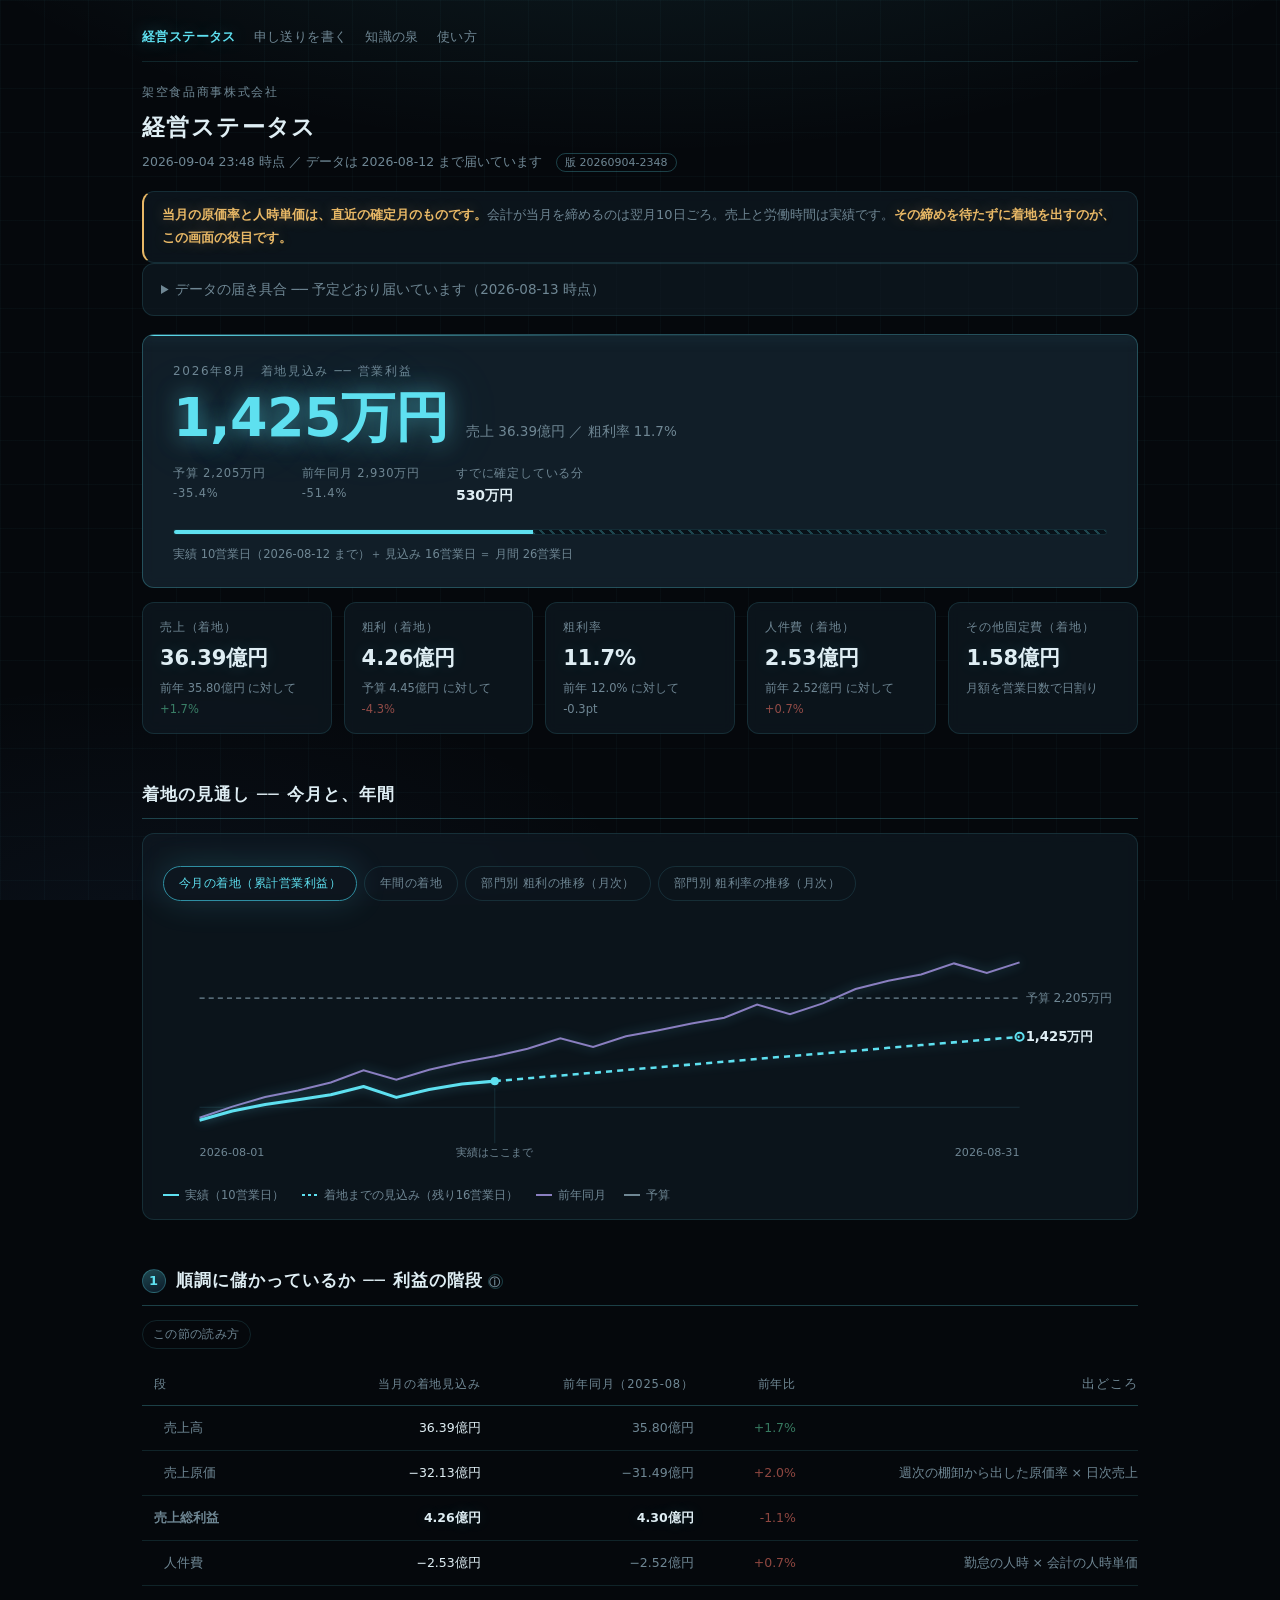
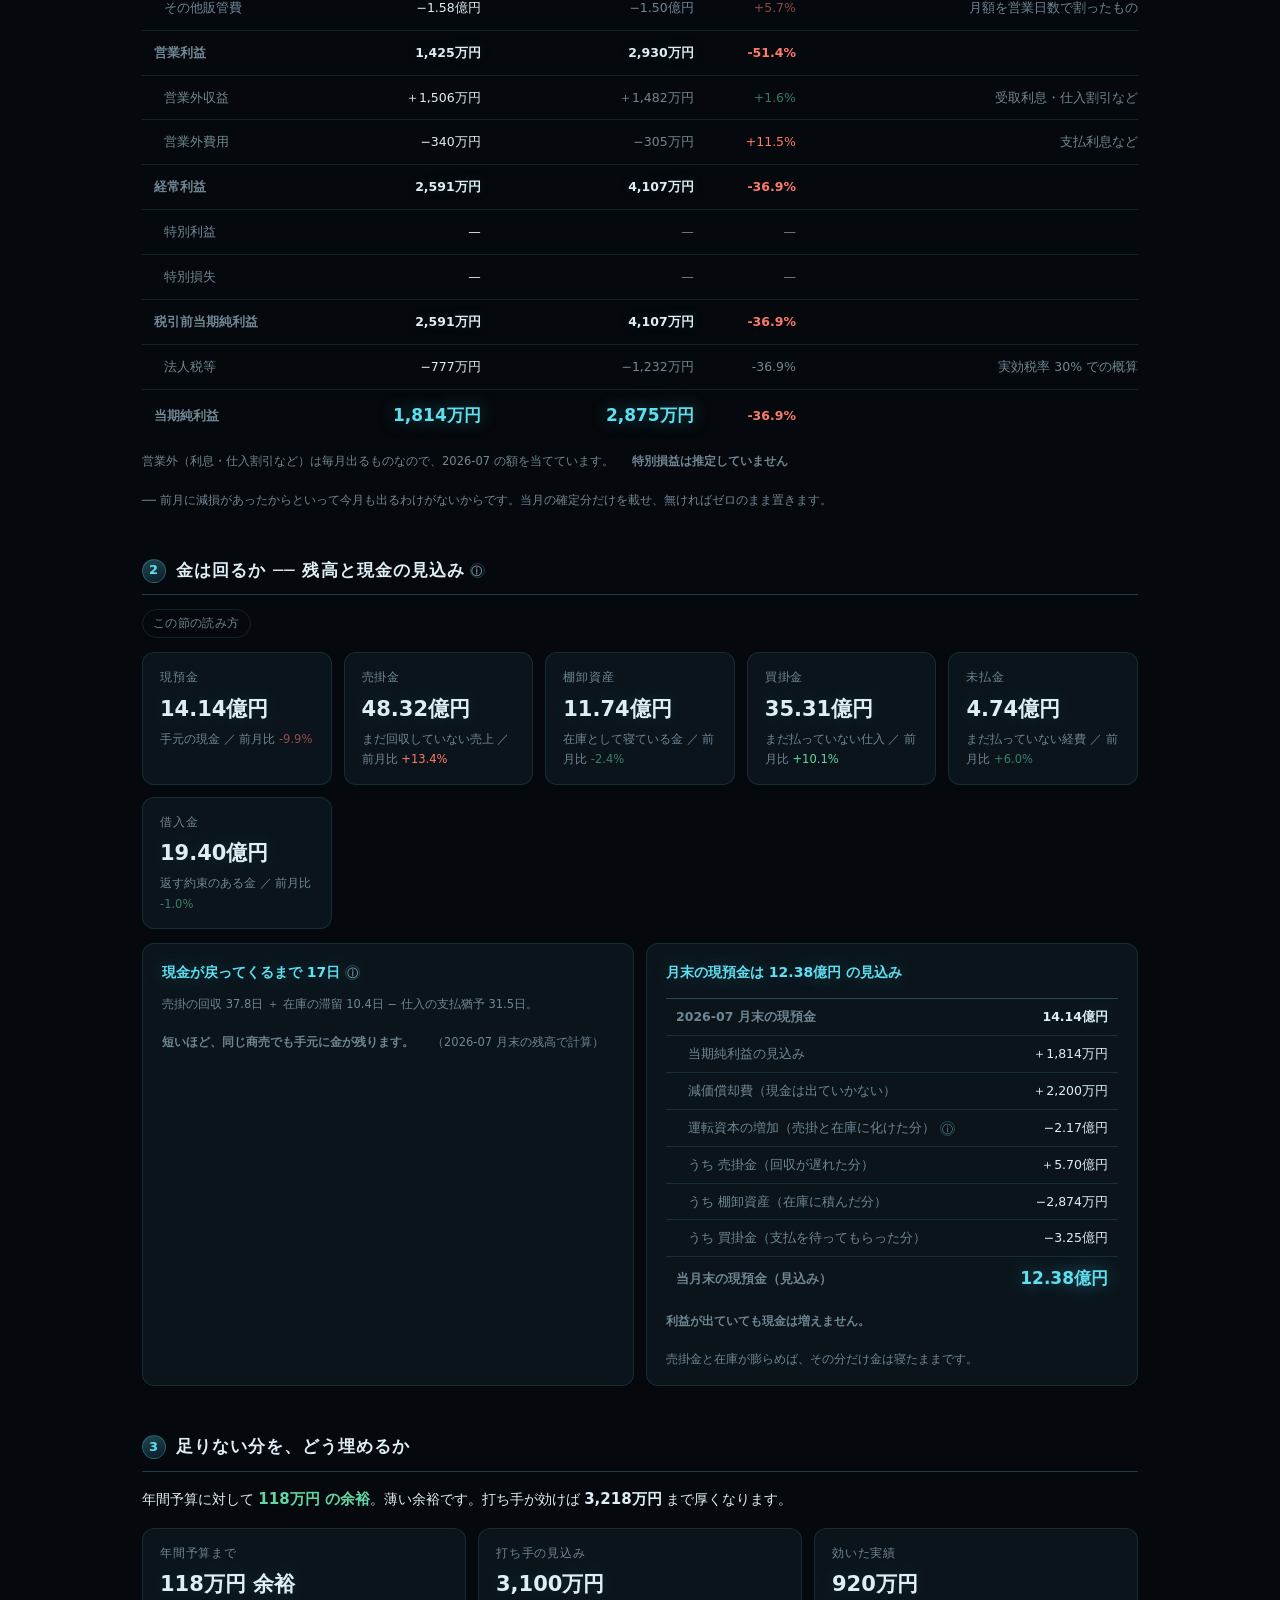
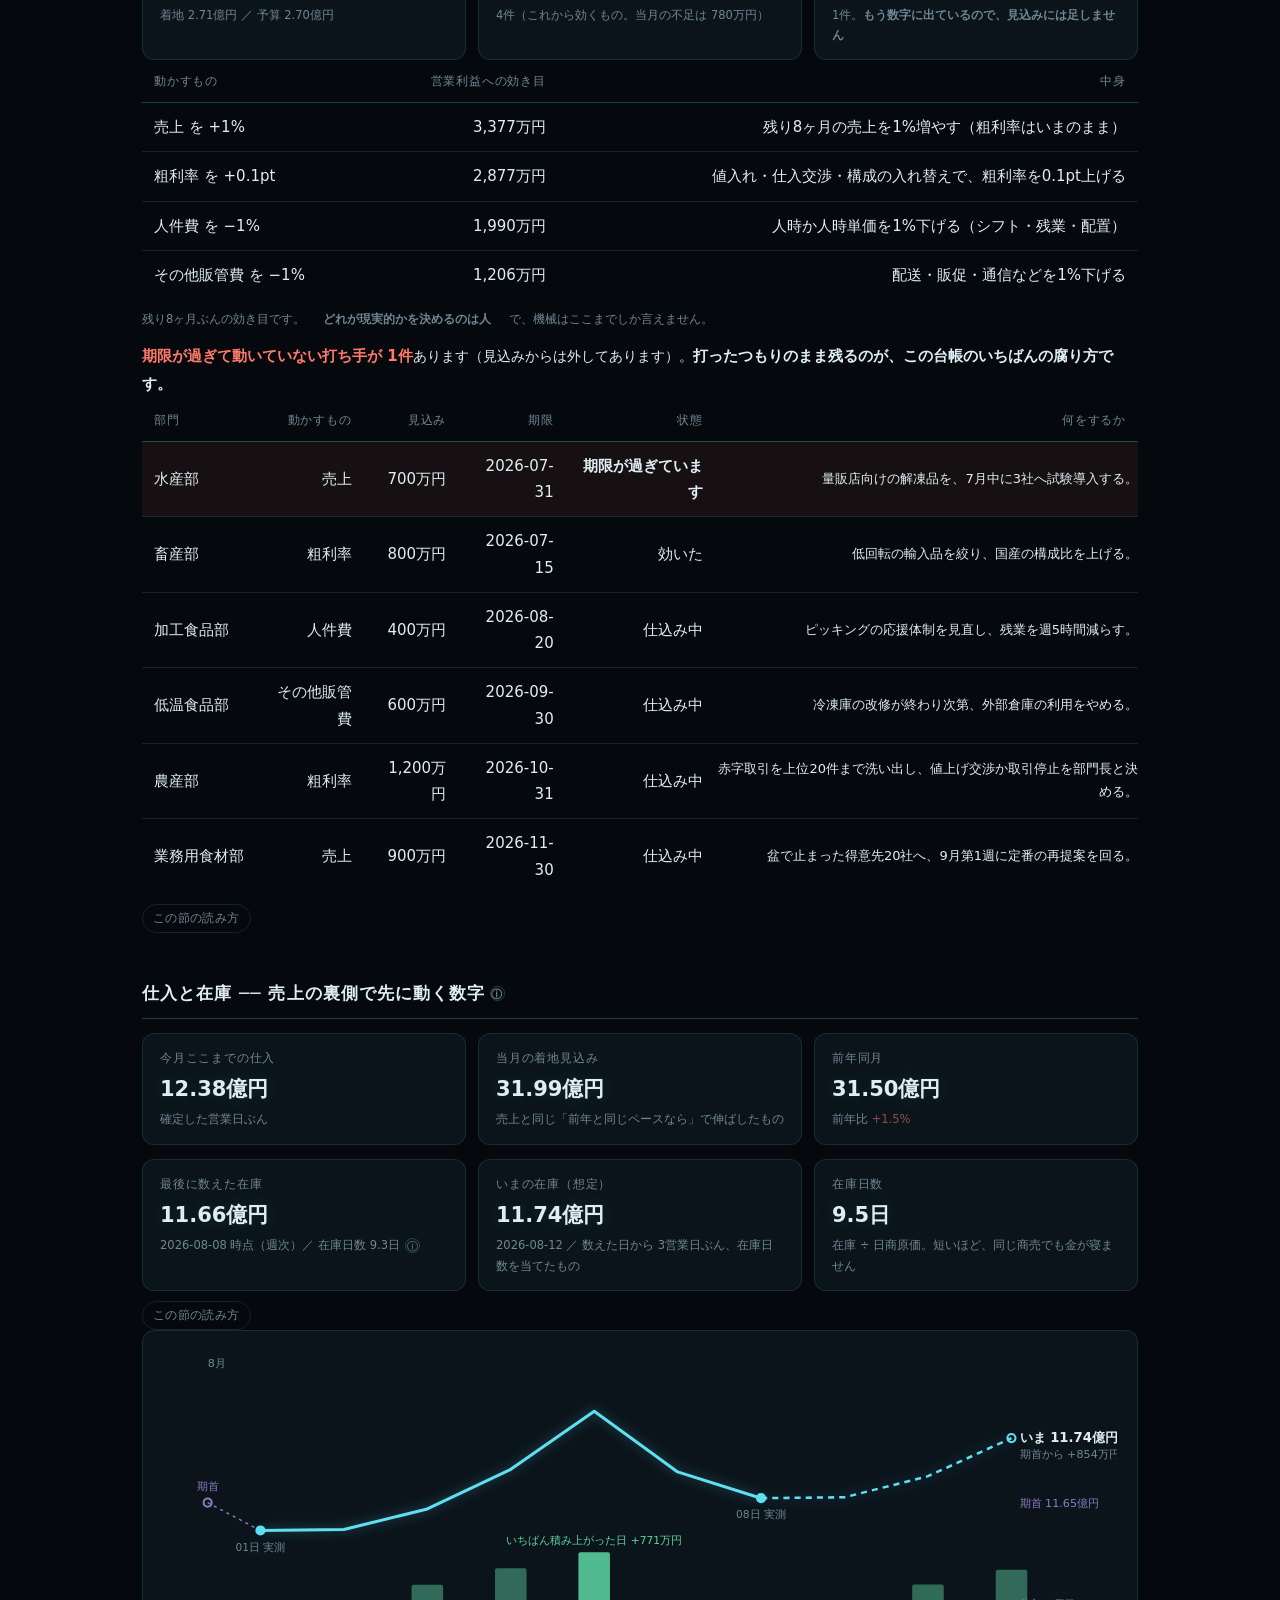
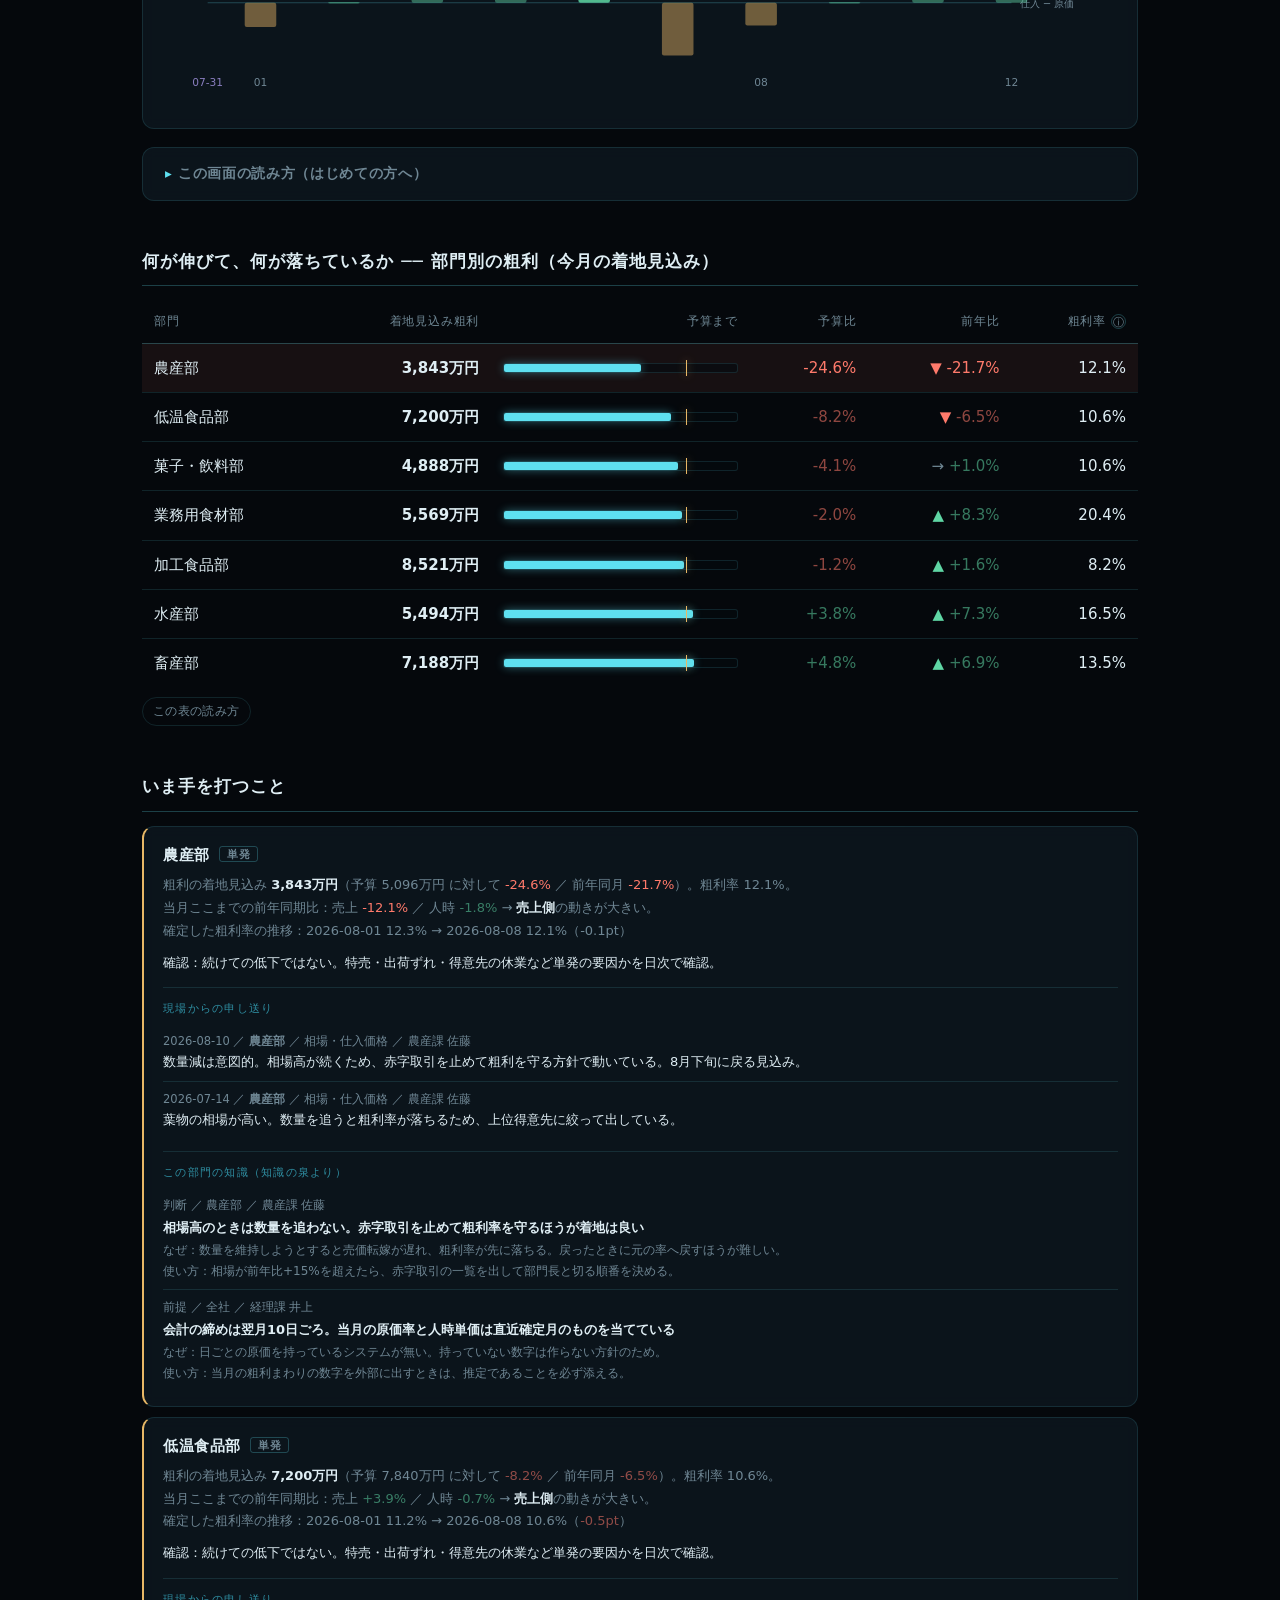
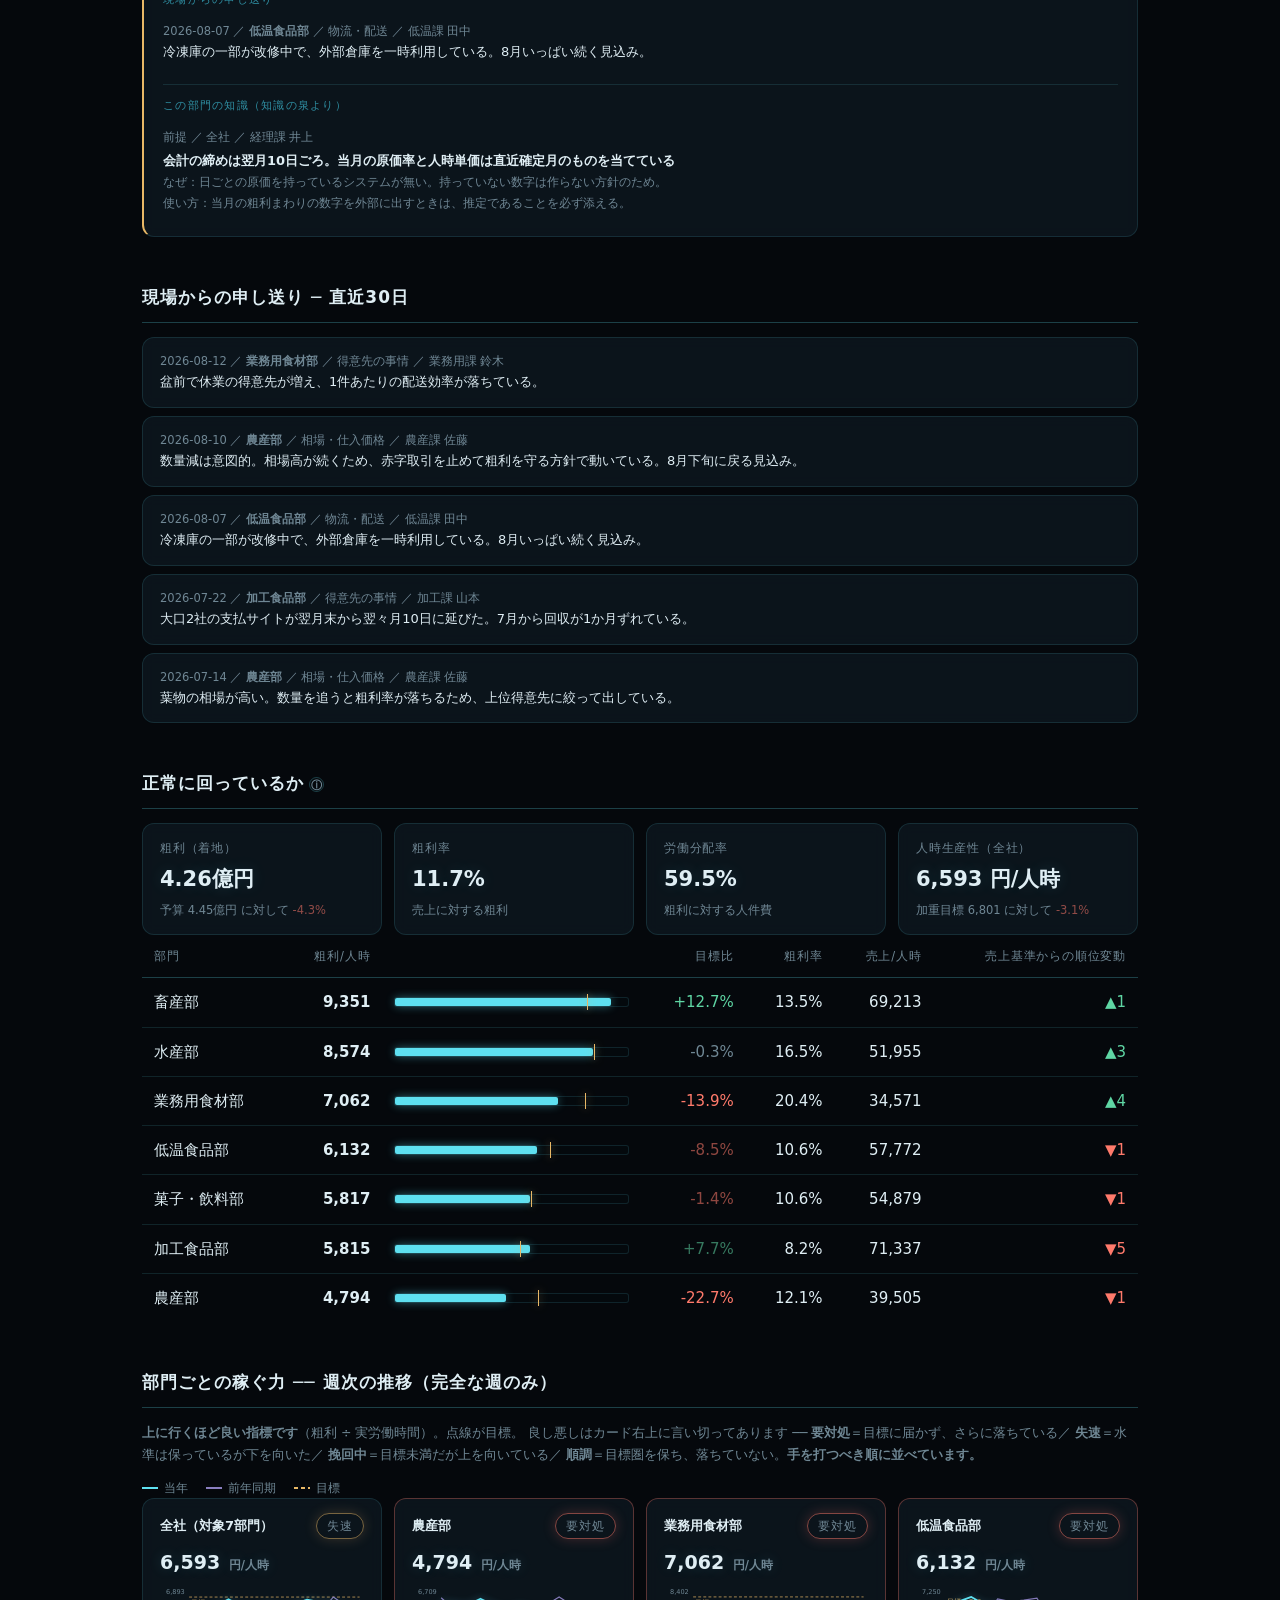
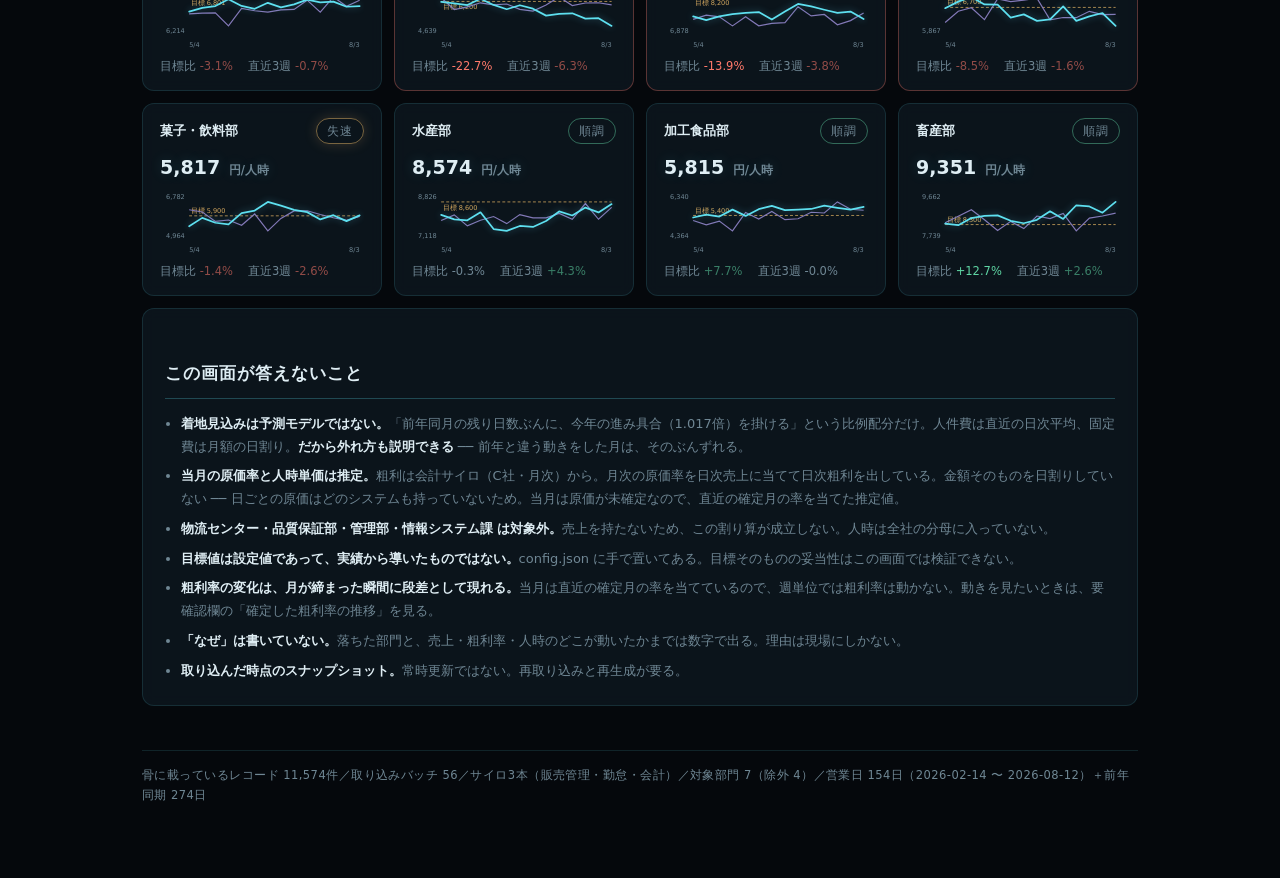
==== docs/index.html @ 38c276d4 "見出しの階層を直し、赤を2段階にする ■ 見出しが逆さまだった  節が3つのころの寸法のまま11節になり、h2（節）12.5px が h3（節の中）13.5〜15px より小さかった。どこが節の切れ目" ====
<!doctype html>
<html lang="ja">
<head>
<meta charset="utf-8">
<meta name="viewport" content="width=device-width, initial-scale=1">
<title>経営ステータス ── 架空食品商事株式会社</title>
<style>
/* 城の見た目。全画面で共有する ── 変えるときはここ1枚だけ。
   ビルド時に各テンプレートへ差し込むので、実行時の外部ファイル読み込みはゼロのまま。

   イメージは「空中に投影されたステータス」。暗闇にぼうっと浮かぶ。

   ただし **光らせるのは数字と線と縁だけ**。本文まで光らせると読めなくなる。
   面は半透明にして、背後の微かな明かりを透かす。影で持ち上げず、光で浮かせる。 */

:root{
  --bg:#05080c;
  --ink:#dfeef4;
  --muted:#6f8794;

  --accent:#5ee0f0;          /* 投影光。主指標と現在地にだけ */
  --accent-dim:#2f8fa2;
  --bar:#5ee0f0;
  --prior:#8a7fc0;           /* 前年。当年（シアン）と目標（琥珀）のどちらとも別の色相にする */
  --ok:#5fd6a4;
  --warn:#e8b866;
  --bad:#ff7a6b;

  --card:rgba(17,28,38,.62);
  --card-2:rgba(22,38,50,.74);
  --line:rgba(94,224,240,.13);
  --line-2:rgba(94,224,240,.26);
  --code:rgba(4,10,16,.72);

  --glow:0 0 18px rgba(94,224,240,.30);
  --glow-soft:0 0 34px rgba(94,224,240,.16);
}

*{box-sizing:border-box}

body{
  margin:0;
  color:var(--ink);
  background:
    /* 上からの投影光 */
    radial-gradient(1100px 520px at 50% -220px, rgba(94,224,240,.13), transparent 72%),
    radial-gradient(760px 420px at 12% 108%, rgba(80,140,220,.07), transparent 70%),
    /* HUDの格子。ほとんど見えない濃さで空間を出す */
    linear-gradient(rgba(94,224,240,.028) 1px, transparent 1px),
    linear-gradient(90deg, rgba(94,224,240,.028) 1px, transparent 1px),
    var(--bg);
  background-size:auto, auto, 44px 44px, 44px 44px, auto;
  background-attachment:fixed;
  font-family:"Yu Gothic UI","Yu Gothic","Hiragino Sans","Meiryo",system-ui,sans-serif;
  font-size:15px;
  line-height:1.75;
  -webkit-font-smoothing:antialiased;
}

.wrap{max-width:1040px;margin:0 auto;padding:26px 22px 72px}

nav{
  display:flex;gap:18px;font-size:12.5px;letter-spacing:.03em;
  padding-bottom:13px;margin-bottom:20px;
  border-bottom:1px solid var(--line);
}
nav a{color:var(--muted);text-decoration:none;transition:color .18s,text-shadow .18s}
nav a:hover{color:var(--accent);text-shadow:var(--glow)}
nav b{color:var(--accent);font-weight:600;text-shadow:var(--glow)}

.eyebrow{color:var(--muted);font-size:12px;letter-spacing:.14em}
h1{font-size:23px;font-weight:600;margin:4px 0 4px;letter-spacing:.06em}
.sub,.lead{color:var(--muted);font-size:12.5px}
/* 節の見出し。**節が11個ある画面では、切れ目が目で分かることが効く。**
   小さな飾り文字にしていた頃は節が3つだったが、増えたら中の見出しに負けた
   ── 2026-09-05、h2 12.5px が h3 13.5px より小さく、階層が逆になっていた。 */
h2{
  font-size:17px;font-weight:600;color:var(--ink);
  letter-spacing:.06em;margin:46px 0 14px;
  padding-bottom:9px;border-bottom:1px solid var(--line-2);
}
h3{font-size:15px;font-weight:600;margin:22px 0 4px;color:var(--accent)}

.up{color:var(--ok)} .down{color:var(--bad)} .flat{color:var(--muted)}
/* 誤差圏は、向きが分かる程度に落とす。**全部が赤いと、どれも赤くない。** */
.up.soft,.down.soft{opacity:.55;font-weight:400}
b,strong{font-weight:600}

/* 面 ── 半透明。縁の上辺だけを光らせて、板が浮いているように見せる */
.card,.none,.notice,.msg,.limits,details.howto{
  position:relative;
  background:var(--card);
  border:1px solid var(--line);
  border-radius:12px;
  backdrop-filter:blur(7px);
  -webkit-backdrop-filter:blur(7px);
}

table{width:100%;border-collapse:collapse}
th,td{
  padding:11px 12px;text-align:right;border-bottom:1px solid var(--line);
  font-variant-numeric:tabular-nums;font-feature-settings:"tnum" 1;
}
th{color:var(--muted);font-size:11.5px;font-weight:500;letter-spacing:.07em;
   border-bottom-color:var(--line-2)}
td.name,th.name{text-align:left;white-space:nowrap}
tbody tr{transition:background .15s}
tbody tr:hover{background:rgba(94,224,240,.045)}
tbody tr:last-child td{border-bottom:none}

.none{padding:14px 18px;color:var(--muted);font-size:13.5px}

.notice{border-left:2px solid var(--warn);padding:12px 18px;margin-top:18px;
        font-size:13px;color:var(--muted)}
.notice b{color:var(--warn);font-weight:600;text-shadow:0 0 14px rgba(232,184,102,.30)}

.msg{padding:11px 16px;margin:16px 0;font-size:13px;border-left:2px solid var(--bad)}
.msg.ok{border-left-color:var(--ok)}
.msg.warn{border-left-color:var(--warn)}

.tag{
  border:1px solid var(--line-2);border-radius:3px;padding:1px 7px;
  font-size:10.5px;letter-spacing:.07em;color:var(--muted);
}

code,pre{
  background:var(--code);border:1px solid var(--line);border-radius:6px;
  font-size:12.5px;font-family:ui-monospace,"Consolas","Menlo",monospace;color:var(--ink);
}
code{padding:1px 6px}
pre{padding:12px 14px;overflow-x:auto;margin:8px 0;line-height:1.65}

label{display:block;font-size:12px;color:var(--muted);letter-spacing:.05em;margin:14px 0 5px}
input,select,textarea{
  width:100%;padding:9px 11px;font:inherit;color:var(--ink);
  background:rgba(4,10,16,.6);border:1px solid var(--line-2);border-radius:6px;
}
input:focus,select:focus,textarea:focus{
  outline:none;border-color:var(--accent);box-shadow:0 0 0 1px rgba(94,224,240,.18), var(--glow-soft);
}
textarea{resize:vertical}
button{
  padding:10px 24px;font:inherit;font-weight:600;letter-spacing:.05em;
  color:#04121a;background:var(--accent);border:0;border-radius:6px;cursor:pointer;
  box-shadow:var(--glow);transition:filter .15s,box-shadow .15s;
}
button:hover{filter:brightness(1.1);box-shadow:0 0 26px rgba(94,224,240,.45)}
button.quiet{
  background:transparent;color:var(--muted);border:1px solid var(--line-2);
  font-weight:400;padding:4px 12px;font-size:11.5px;box-shadow:none;
}
button.quiet:hover{color:var(--accent);border-color:var(--accent-dim);box-shadow:var(--glow-soft)}

svg{display:block;width:100%;height:auto}
/* 線は光らせる。ここが「投影されている」感じの主役 */
svg polyline{filter:drop-shadow(0 0 5px rgba(94,224,240,.40))}

.keys,.legend{color:var(--muted);font-size:11.5px;margin-top:10px;
              display:flex;gap:18px;flex-wrap:wrap}
.keys i{display:inline-block;width:16px;height:2px;vertical-align:3px;margin-right:6px}
.keys i.dash{background:repeating-linear-gradient(90deg,var(--bar),var(--bar) 3px,transparent 3px,transparent 6px)}
.keys i.dash-warn{background:repeating-linear-gradient(90deg,var(--warn),var(--warn) 4px,transparent 4px,transparent 7px)}

details.howto{padding:0 22px;margin-top:18px}
details.howto[open]{padding-bottom:18px}
details.howto summary{
  cursor:pointer;padding:14px 0;font-size:13.5px;font-weight:600;list-style:none;
  letter-spacing:.05em;color:var(--muted);
}
details.howto summary:hover{color:var(--accent)}
details.howto summary::-webkit-details-marker{display:none}
details.howto summary::before{content:"▸ ";color:var(--accent)}
details.howto[open] summary::before{content:"▾ "}
details.howto p,details.howto li{font-size:13px;color:var(--muted);margin:2px 0}
details.howto b{color:var(--ink)}
details.howto ul{padding-left:1.2em;margin:5px 0}

.limits{padding:4px 22px 16px;margin-top:12px}
.limits ul{margin:10px 0 0;padding-left:1.2em;font-size:13px;color:var(--muted)}
.limits li{margin-bottom:7px}
.limits b{color:var(--ink)}

footer{
  margin-top:44px;color:var(--muted);font-size:11.5px;letter-spacing:.04em;
  border-top:1px solid var(--line);padding-top:14px;
}


/* 半透明の板。共通の見え方 */
.landing,.voyage,.breakdown>div,.alert,section.notes .note,.spark{
  background:var(--card);border:1px solid var(--line);border-radius:12px;
  backdrop-filter:blur(7px);-webkit-backdrop-filter:blur(7px);
}

/* ── 着地見込み：投影の中心。ここだけ一段明るく、縁を光らせる ── */
.landing{position:relative;background:var(--card-2);border-color:var(--line-2);
         padding:26px 30px 22px;margin-top:18px;overflow:hidden}
.landing::before{content:"";position:absolute;left:0;right:0;top:0;height:1px;
                 background:linear-gradient(90deg,var(--accent),rgba(94,224,240,.15) 45%,transparent 78%);
                 box-shadow:0 0 14px rgba(94,224,240,.5)}
.landing .label{color:var(--muted);font-size:12px;letter-spacing:.14em}
.landing .figure{display:flex;align-items:baseline;gap:18px;flex-wrap:wrap;margin:8px 0 2px}
.landing .figure b{
  font-size:54px;font-weight:600;line-height:1.05;letter-spacing:-.01em;
  color:var(--accent);font-variant-numeric:tabular-nums;
  text-shadow:0 0 22px rgba(94,224,240,.55), 0 0 60px rgba(94,224,240,.22);
}
@media (prefers-reduced-motion: no-preference){
  /* ごく緩い明滅。投影されているものに見せるための最小限 */
  .landing .figure b{animation:hover-glow 7s ease-in-out infinite alternate}
  @keyframes hover-glow{
    from{text-shadow:0 0 18px rgba(94,224,240,.42), 0 0 52px rgba(94,224,240,.16)}
    to  {text-shadow:0 0 26px rgba(94,224,240,.62), 0 0 74px rgba(94,224,240,.28)}
  }
}
.landing .figure .unit{font-size:13.5px;color:var(--muted)}
.landing .against{display:flex;gap:36px;flex-wrap:wrap;margin-top:16px;font-size:14px;
                  font-variant-numeric:tabular-nums}
.landing .against div span{color:var(--muted);font-size:11.5px;letter-spacing:.07em;display:block}
.landing .progress{margin-top:22px}
.landing .track{height:6px;background:rgba(4,10,16,.6);border:1px solid var(--line);
                border-radius:3px;display:flex;overflow:hidden}
.landing .track i{display:block;height:100%}
.landing .track .done{background:var(--accent);box-shadow:0 0 12px rgba(94,224,240,.6)}
.landing .track .todo{background:repeating-linear-gradient(45deg,var(--line-2),var(--line-2) 2px,
                      transparent 2px,transparent 7px)}
.landing .legend{margin-top:9px}

.breakdown{display:grid;grid-template-columns:repeat(auto-fit,minmax(180px,1fr));gap:12px;margin-top:14px}
.breakdown>div{padding:14px 17px}
.breakdown .k{color:var(--muted);font-size:11.5px;letter-spacing:.07em}
.breakdown .v{font-size:21px;font-weight:600;margin-top:3px;font-variant-numeric:tabular-nums;
              text-shadow:0 0 16px rgba(94,224,240,.14)}
.breakdown .n{color:var(--muted);font-size:11.5px;margin-top:2px}

/* 利益の階段。小計だけを明るくし、加減項目は退かせる */
table.ladder{margin-top:14px}
table.ladder td{font-variant-numeric:tabular-nums}
table.ladder td.v{text-align:right;white-space:nowrap}
table.ladder td.c{text-align:right;white-space:nowrap}
table.ladder td.ly{color:var(--muted)}
table.ladder td.note{color:var(--muted);font-size:11.5px}
table.ladder tr.adj td.name{padding-left:22px;color:var(--muted)}
table.ladder tr.adj td{font-size:12.5px}
table.ladder tr.sub td{font-weight:600;border-top:1px solid var(--line-2)}
table.ladder tr.sub td.v{color:var(--ink);text-shadow:0 0 14px rgba(94,224,240,.16)}
table.ladder tr.last td{border-top:1px solid var(--accent-dim)}
table.ladder tr.last td.v{color:var(--accent);font-size:17px;
                          text-shadow:0 0 18px rgba(94,224,240,.45)}
table.ladder.small td{padding:7px 10px}

.cashgrid{display:grid;grid-template-columns:repeat(auto-fit,minmax(320px,1fr));gap:12px;margin-top:14px}
.panel-box{background:var(--card);border:1px solid var(--line);border-radius:12px;
           padding:16px 19px;backdrop-filter:blur(7px);-webkit-backdrop-filter:blur(7px)}
.panel-box h3{font-size:14px;font-weight:600;margin:0 0 6px;color:var(--accent);
              text-shadow:var(--glow)}

.voyage{padding:18px 20px 14px}

/* タブはCSSだけで切り替える。JavaScriptは入れない（CDNが切れた日に死ぬのと同じ理由） */
.tabs>input{position:absolute;width:0;height:0;opacity:0;pointer-events:none}
.tabbar{display:flex;gap:7px;flex-wrap:wrap;margin-bottom:16px}
.tabbar label{font-size:11.5px;letter-spacing:.04em;padding:6px 15px;cursor:pointer;
              border:1px solid var(--line);border-radius:20px;color:var(--muted);
              transition:color .15s,border-color .15s,box-shadow .15s}
.tabbar label:hover{color:var(--accent)}
#ch-total:checked~.tabbar label[for="ch-total"],
#ch-amount:checked~.tabbar label[for="ch-amount"],
#ch-rate:checked~.tabbar label[for="ch-rate"],
#ch-year:checked~.tabbar label[for="ch-year"]{
  color:var(--accent);border-color:var(--accent-dim);box-shadow:var(--glow-soft)}
.verdict{font-size:13.5px;line-height:1.85;margin:14px 0 0;color:var(--ink)}
.verdict b{font-size:15px}.verdict b.ok{color:var(--ok)}
.verdict b.warn{color:var(--warn)}.verdict b.bad{color:var(--bad)}
.freshness{background:var(--card);border:1px solid var(--line);border-radius:12px;
  padding:14px 18px;margin-bottom:18px;font-size:13px}
.freshness summary{cursor:pointer;color:var(--muted);font-size:13.5px}
.freshness table{margin-top:12px;font-size:12.5px}
.freshness tr.late td{color:var(--bad)}
.stamp{margin-left:10px;padding:2px 8px;border:1px solid var(--line-2);border-radius:99px;
  font-size:11px;color:var(--muted);font-variant-numeric:tabular-nums}
.why{margin:10px 0 0}
.why>summary{cursor:pointer;color:var(--muted);font-size:12px;letter-spacing:.03em;
  list-style:none;display:inline-block;padding:3px 10px;border:1px solid var(--line);
  border-radius:99px}
.why>summary::-webkit-details-marker{display:none}
.why>summary:hover{color:var(--accent);border-color:var(--line-2)}
.why[open]>summary{margin-bottom:8px}
.why p{margin:8px 0 0}

/* 補足の印。JavaScriptは使わず、:hover と :focus だけで出す。
   触る画面には hover が無いので、tabindex を付けて focus でも開くようにする
   ── ホバーだけに閉じ込めると、スマホで永久に読めない情報ができる。 */
.hint{position:relative;display:inline-block;margin-left:5px;width:15px;height:15px;
  line-height:15px;text-align:center;border-radius:50%;border:1px solid var(--line-2);
  color:var(--muted);font-size:10.5px;cursor:help;vertical-align:middle;outline:none}
.hint:hover,.hint:focus{color:var(--accent);border-color:var(--accent)}
.hint .tip{display:none;position:absolute;left:50%;bottom:22px;transform:translateX(-50%);
  width:270px;padding:11px 13px;background:var(--card-2);border:1px solid var(--line-2);
  border-radius:10px;box-shadow:0 12px 30px rgba(0,0,0,.6);color:var(--ink);
  font-size:12px;line-height:1.75;text-align:left;z-index:20;cursor:auto;white-space:normal}
.hint:hover .tip,.hint:focus .tip{display:block}
/* 右端に置く印は左へ開く。中央から開くと画面の外へ出る（実測で確認） */
.hint.tip-right .tip{left:auto;right:-8px;transform:none}
/* 3つの問いに番号を振る。**画面が答えるのは3つだと、見ただけで分かる形にする。** */
.q{display:inline-flex;align-items:center;justify-content:center;
  width:24px;height:24px;margin-right:10px;border-radius:50%;
  background:linear-gradient(160deg,rgba(94,224,240,.30),rgba(48,124,196,.16));
  border:1px solid var(--line-2);color:var(--accent);font-size:13px;
  font-weight:700;vertical-align:middle;font-variant-numeric:tabular-nums}
.panel{display:none}
#ch-total:checked~#p-total,#ch-amount:checked~#p-amount,
#ch-rate:checked~#p-rate,#ch-year:checked~#p-year{display:block}

.keys.series{margin:0 0 10px}
.keys.series .key{cursor:default;transition:color .15s}
.keys.series .key:hover{color:var(--ink)}
.chart svg .s{transition:opacity .15s,stroke-width .15s}

.barcell{width:26%}
.bar{position:relative;height:10px;background:rgba(4,10,16,.6);
     border:1px solid var(--line);border-radius:3px}
.bar .fill{position:absolute;left:0;top:0;bottom:0;background:var(--bar);border-radius:2px;
           box-shadow:0 0 10px rgba(94,224,240,.45)}
.bar .target{position:absolute;top:-4px;bottom:-4px;width:1px;background:var(--warn);
             box-shadow:0 0 8px rgba(232,184,102,.7)}
tr.worst td{background:rgba(255,122,107,.07)}

.alert{border-left:2px solid var(--bad);padding:15px 19px;margin-bottom:10px}
.alert.mild{border-left-color:var(--warn)}
.alert .head{font-weight:600;letter-spacing:.04em}
.alert .tag{margin-left:9px;vertical-align:2px}
.alert .body{font-size:13px;color:var(--muted);margin-top:6px}
.alert .body b{color:var(--ink)}
.alert .ask{font-size:13px;margin-top:9px}
.attached{margin-top:13px;padding-top:11px;border-top:1px solid var(--line)}
.attached .cap{font-size:10.5px;color:var(--accent-dim);letter-spacing:.12em;margin-bottom:6px}
.note,.know{font-size:13px;padding:7px 0}
.note+.note,.know+.know{border-top:1px solid var(--line)}
.note .meta,.know .meta{color:var(--muted);font-size:11.5px}
.know .ess{font-weight:600;margin-top:2px}
.know .sub{color:var(--muted);font-size:12px}
section.notes .note{padding:13px 17px;margin-bottom:8px}

.grid{display:grid;grid-template-columns:repeat(auto-fit,minmax(210px,1fr));gap:12px}
.spark{padding:14px 17px}
.spark .t{display:flex;justify-content:space-between;align-items:baseline;font-size:13px}
.spark .t span{color:var(--muted);font-size:11.5px;font-variant-numeric:tabular-nums}
.spark .now{font-size:19px;font-weight:600;font-variant-numeric:tabular-nums;margin:7px 0 3px;
            text-shadow:0 0 14px rgba(94,224,240,.16)}
.spark .now em{font-style:normal;font-size:11.5px;color:var(--muted);margin-left:2px}
.spark .f{display:flex;gap:15px;font-size:11.5px;color:var(--muted);margin-top:5px;
          font-variant-numeric:tabular-nums}

/* 判定チップ。線を読ませるのではなく、良し悪しをここで言い切る */
.chip{font-size:10.5px;letter-spacing:.1em;padding:2px 10px;border-radius:20px;
      border:1px solid var(--line-2);white-space:nowrap}
.chip.c1{color:var(--bad);border-color:rgba(255,122,107,.5);box-shadow:0 0 13px rgba(255,122,107,.22)}
.chip.c2{color:var(--warn);border-color:rgba(232,184,102,.5);box-shadow:0 0 13px rgba(232,184,102,.20)}
.chip.c3{color:var(--accent);border-color:var(--accent-dim)}
.chip.c4{color:var(--ok);border-color:rgba(95,214,164,.45)}
.spark.c1{border-color:rgba(255,122,107,.32)}

/* 目盛り。スケールの無い線は「なんとなく上がっている」しか言えない */
.spark svg text.ax,.spark svg text.axx{font-size:9px;fill:var(--muted);
                                       font-variant-numeric:tabular-nums}
.spark svg text.axt{font-size:9px;fill:var(--warn);opacity:.9;
                    font-variant-numeric:tabular-nums}
/* 前年は光らせない。手前で光るのは当年だけ */
.spark svg polyline.prior{filter:none;opacity:.95}
</style>
</head>
<body>
<div class="wrap">

<nav><b>経営ステータス</b><a href="note.html">申し送りを書く</a><a href="knowledge.html">知識の泉</a><a href="guide.html">使い方</a></nav>

<header>
  <div class="eyebrow">架空食品商事株式会社</div>
  <h1>経営ステータス</h1>
  <div class="sub">2026-09-04 23:48 時点 ／ データは 2026-08-12 まで届いています
    <span class="stamp" title="この画面の版。URLの ?v= と一致していれば最新です">版 20260904-2348</span></div>
</header>

<div class="notice"><b>当月の原価率と人時単価は、直近の確定月のものです。</b>会計が当月を締めるのは翌月10日ごろ。売上と労働時間は実績です。<b>その締めを待たずに着地を出すのが、この画面の役目です。</b></div>

<details class="freshness"><summary>データの届き具合 ── 予定どおり届いています<span class="muted">（2026-08-13 時点）</span></summary><table><thead><tr><th>サイロ</th><th>種類</th><th>周期</th><th>最終データ日</th><th>経過</th><th>状態</th></tr></thead><tbody><tr class=""><td>A社販売管理</td><td>仕入</td><td>日次</td><td class="num">2026-08-12</td><td class="num">1日前</td><td>届いています</td></tr><tr class=""><td>A社販売管理</td><td>在庫</td><td>週次</td><td class="num">2026-08-08</td><td class="num">5日前</td><td>届いています</td></tr><tr class=""><td>A社販売管理</td><td>売上</td><td>日次</td><td class="num">2026-08-12</td><td class="num">1日前</td><td>届いています</td></tr><tr class=""><td>B社勤怠</td><td>労働時間</td><td>日次</td><td class="num">2026-08-12</td><td class="num">1日前</td><td>届いています</td></tr><tr class=""><td>C社会計</td><td>残高</td><td>月次</td><td class="num">2026-07-01</td><td class="num">43日前</td><td>届いています</td></tr><tr class=""><td>C社会計</td><td>試算表</td><td>月次</td><td class="num">2026-07-01</td><td class="num">43日前</td><td>届いています</td></tr><tr class=""><td>C社会計</td><td>部門損益</td><td>月次</td><td class="num">2026-07-01</td><td class="num">43日前</td><td>届いています</td></tr></tbody></table><p class="legend">置き場に届いたものを見張りが自動で取り込みます。受入仕様にない名前のファイルは<b>推測で取り込まず、保留へ退けます</b> ── 種別を当てにいくと、間違った種別のまま記録に入るためです。</p></details>

<section class="landing"><div class="label">2026年8月　着地見込み ── 営業利益</div><div class="figure"><b>1,425万円</b><span class="unit">売上 36.39億円 ／ 粗利率 11.7%</span></div><div class="against"><div><span>予算 2,205万円</span><span class="down">-35.4%</span></div><div><span>前年同月 2,930万円</span><span class="down">-51.4%</span></div><div><span>すでに確定している分</span><b>530万円</b></div></div><div class="progress"><div class="track"><i class="done" style="width:38.5%"></i><i class="todo" style="width:61.5%"></i></div><div class="legend">実績 10営業日（2026-08-12 まで）＋ 見込み 16営業日 ＝ 月間 26営業日</div></div></section>

<div class="breakdown"><div><div class="k">売上（着地）</div><div class="v">36.39億円</div><div class="n">前年 35.80億円 に対して <span class="up soft">+1.7%</span></div></div><div><div class="k">粗利（着地）</div><div class="v">4.26億円</div><div class="n">予算 4.45億円 に対して <span class="down soft">-4.3%</span></div></div><div><div class="k">粗利率</div><div class="v">11.7%</div><div class="n">前年 12.0% に対して <span class="flat">-0.3pt</span></div></div><div><div class="k">人件費（着地）</div><div class="v">2.53億円</div><div class="n">前年 2.52億円 に対して <span class="down soft">+0.7%</span></div></div><div><div class="k">その他固定費（着地）</div><div class="v">1.58億円</div><div class="n">月額を営業日数で日割り</div></div></div>

<section>
  <h2>着地の見通し ── 今月と、年間</h2>
  <div class="voyage tabs">
    <input type="radio" name="chart" id="ch-total" checked>
    <input type="radio" name="chart" id="ch-amount">
    <input type="radio" name="chart" id="ch-rate">
    <input type="radio" name="chart" id="ch-year">
    <div class="tabbar">
      <label for="ch-total">今月の着地（累計営業利益）</label>
      <label for="ch-year">年間の着地</label>
      <label for="ch-amount">部門別 粗利の推移（月次）</label>
      <label for="ch-rate">部門別 粗利率の推移（月次）</label>
    </div>

    <div class="panel" id="p-total">
      <svg viewBox="0 0 940 250" role="img" aria-label="今月の累計営業利益"><line x1="36" y1="182.6" x2="844" y2="182.6" stroke="var(--line)" stroke-width="1"/><line x1="36" y1="75.1" x2="844" y2="75.1" stroke="var(--muted)" stroke-width="1.2" stroke-dasharray="5 4"/><text x="850" y="79.1" fill="var(--muted)" font-size="12">予算 2,205万円</text><polyline fill="none" stroke="var(--prior)" stroke-width="2" points="36.0,192.9 68.3,181.9 100.6,172.5 133.0,166.1 165.3,158.1 197.6,146.2 229.9,155.4 262.2,145.6 294.6,138.2 326.9,132.2 359.2,124.8 391.5,114.6 423.8,123.1 456.2,112.6 488.5,106.6 520.8,100.1 553.1,94.4 585.4,81.4 617.8,90.8 650.1,80.2 682.4,66.1 714.7,57.9 747.0,51.8 779.4,40.8 811.7,50.2 844.0,39.8"/><polyline fill="none" stroke="var(--bar)" stroke-width="3" stroke-linejoin="round" points="36.0,195.3 68.3,186.2 100.6,179.8 133.0,175.1 165.3,170.2 197.6,162.1 229.9,172.8 262.2,165.1 294.6,159.6 326.9,156.8"/><polyline fill="none" stroke="var(--bar)" stroke-width="2.5" stroke-dasharray="6 5" points="326.9,156.8 359.2,154.0 391.5,151.3 423.8,148.6 456.2,145.8 488.5,143.1 520.8,140.4 553.1,137.7 585.4,134.9 617.8,132.2 650.1,129.5 682.4,126.8 714.7,124.0 747.0,121.3 779.4,118.6 811.7,115.9 844.0,113.1"/><circle cx="326.9" cy="156.8" r="4" fill="var(--bar)"/><line x1="326.9" y1="163.8" x2="326.9" y2="218" stroke="var(--line)" stroke-width="1"/><text x="326.9" y="231" fill="var(--muted)" font-size="11" text-anchor="middle">実績はここまで</text><circle cx="844.0" cy="113.1" r="4" fill="none" stroke="var(--bar)" stroke-width="2"/><text x="850" y="117.1" fill="var(--ink)" font-size="13" font-weight="700">1,425万円</text><text x="36" y="231" fill="var(--muted)" font-size="11">2026-08-01</text><text x="844" y="231" fill="var(--muted)" font-size="11" text-anchor="end">2026-08-31</text></svg>
      <div class="keys">
        <span><i style="background:var(--bar)"></i>実績（10営業日）</span>
        <span><i class="dash"></i>着地までの見込み（残り16営業日）</span>
        <span><i style="background:var(--prior)"></i>前年同月</span>
        <span><i style="background:var(--muted)"></i>予算</span>
      </div>
    </div>

    <div class="panel" id="p-year">
      <svg viewBox="0 0 940 196" role="img" aria-label="月ごとの営業利益"><line x1="44" y1="134.7" x2="832" y2="134.7" stroke="var(--line-2)" stroke-width="1"/><polyline fill="none" stroke="var(--warn)" stroke-width="1.4" stroke-dasharray="5 4" points="55.4,107.7 98.2,107.7 121.1,108.0 163.9,108.0 186.8,106.9 229.6,106.9 252.4,104.7 295.2,104.7 318.1,107.4 360.9,107.4 383.8,106.9 426.6,106.9 449.4,105.8 492.2,105.8 515.1,104.9 557.9,104.9 580.8,101.3 623.6,101.3 646.4,110.2 689.2,110.2 712.1,112.5 754.9,112.5 777.8,106.3 820.6,106.3"/><text x="838" y="110.3" fill="var(--warn)" font-size="11">月の予算</text><rect x="58.4" y="108.7" width="36.8" height="26.1" rx="2" fill="var(--bar)" fill-opacity=".82"/><line x1="56.4" y1="107.5" x2="97.2" y2="107.5" stroke="var(--prior)" stroke-width="2.4"/><text x="76.8" y="188" fill="var(--muted)" font-size="11" text-anchor="middle">4月</text><rect x="124.1" y="115.5" width="36.8" height="19.2" rx="2" fill="var(--bar)" fill-opacity=".82"/><line x1="122.1" y1="122.9" x2="162.9" y2="122.9" stroke="var(--prior)" stroke-width="2.4"/><text x="142.5" y="188" fill="var(--muted)" font-size="11" text-anchor="middle">5月</text><rect x="189.8" y="109.4" width="36.8" height="25.3" rx="2" fill="var(--bar)" fill-opacity=".82"/><line x1="187.8" y1="119.7" x2="228.6" y2="119.7" stroke="var(--prior)" stroke-width="2.4"/><text x="208.2" y="188" fill="var(--muted)" font-size="11" text-anchor="middle">6月</text><rect x="255.4" y="93.5" width="36.8" height="41.3" rx="2" fill="var(--bar)" fill-opacity=".82"/><line x1="253.4" y1="93.1" x2="294.2" y2="93.1" stroke="var(--prior)" stroke-width="2.4"/><text x="273.8" y="188" fill="var(--muted)" font-size="11" text-anchor="middle">7月</text><rect x="321.1" y="117.1" width="36.8" height="17.6" rx="2" fill="var(--bar)" fill-opacity=".38" stroke="var(--bar)" stroke-width="1.6"/><line x1="319.1" y1="104.7" x2="359.9" y2="104.7" stroke="var(--prior)" stroke-width="2.4"/><text x="339.5" y="188" fill="var(--muted)" font-size="11" text-anchor="middle">8月</text><rect x="386.8" y="108.8" width="36.8" height="26.0" rx="2" fill="var(--bar)" fill-opacity=".10" stroke="var(--bar)" stroke-width="1.4" stroke-dasharray="4 3"/><line x1="384.8" y1="112.8" x2="425.6" y2="112.8" stroke="var(--prior)" stroke-width="2.4"/><text x="405.2" y="188" fill="var(--muted)" font-size="11" text-anchor="middle">9月</text><rect x="452.4" y="96.4" width="36.8" height="38.3" rx="2" fill="var(--bar)" fill-opacity=".10" stroke="var(--bar)" stroke-width="1.4" stroke-dasharray="4 3"/><line x1="450.4" y1="100.7" x2="491.2" y2="100.7" stroke="var(--prior)" stroke-width="2.4"/><text x="470.8" y="188" fill="var(--muted)" font-size="11" text-anchor="middle">10月</text><rect x="518.1" y="87.3" width="36.8" height="47.4" rx="2" fill="var(--bar)" fill-opacity=".10" stroke="var(--bar)" stroke-width="1.4" stroke-dasharray="4 3"/><line x1="516.1" y1="91.6" x2="556.9" y2="91.6" stroke="var(--prior)" stroke-width="2.4"/><text x="536.5" y="188" fill="var(--muted)" font-size="11" text-anchor="middle">11月</text><rect x="583.8" y="39.0" width="36.8" height="95.7" rx="2" fill="var(--bar)" fill-opacity=".10" stroke="var(--bar)" stroke-width="1.4" stroke-dasharray="4 3"/><line x1="581.8" y1="44.2" x2="622.6" y2="44.2" stroke="var(--prior)" stroke-width="2.4"/><text x="602.2" y="188" fill="var(--muted)" font-size="11" text-anchor="middle">12月</text><rect x="649.4" y="134.7" width="36.8" height="2.9" rx="2" fill="var(--bad)" fill-opacity=".10" stroke="var(--bad)" stroke-width="1.4" stroke-dasharray="4 3"/><line x1="647.4" y1="141.3" x2="688.2" y2="141.3" stroke="var(--prior)" stroke-width="2.4"/><text x="667.8" y="188" fill="var(--muted)" font-size="11" text-anchor="middle">1月</text><rect x="715.1" y="134.7" width="36.8" height="23.3" rx="2" fill="var(--bad)" fill-opacity=".10" stroke="var(--bad)" stroke-width="1.4" stroke-dasharray="4 3"/><line x1="713.1" y1="161.0" x2="753.9" y2="161.0" stroke="var(--prior)" stroke-width="2.4"/><text x="733.5" y="188" fill="var(--muted)" font-size="11" text-anchor="middle">2月</text><rect x="780.8" y="109.6" width="36.8" height="25.1" rx="2" fill="var(--bar)" fill-opacity=".10" stroke="var(--bar)" stroke-width="1.4" stroke-dasharray="4 3"/><line x1="778.8" y1="113.6" x2="819.6" y2="113.6" stroke="var(--prior)" stroke-width="2.4"/><text x="799.2" y="188" fill="var(--muted)" font-size="11" text-anchor="middle">3月</text></svg><svg viewBox="0 0 940 210" role="img" aria-label="年間の着地"><line x1="44" y1="170.8" x2="832" y2="170.8" stroke="var(--line)" stroke-width="1"/><line x1="44" y1="39.5" x2="832" y2="39.5" stroke="var(--warn)" stroke-width="1.2" stroke-dasharray="5 4"/><polyline fill="none" stroke="var(--prior)" stroke-width="2" points="76.8,160.1 142.5,155.4 208.2,149.5 273.8,133.2 339.5,121.4 405.2,112.8 470.8,99.4 536.5,82.5 602.2,46.9 667.8,49.5 733.5,59.8 799.2,51.5"/><polyline fill="none" stroke="var(--bar)" stroke-width="3" stroke-linejoin="round" points="76.8,160.5 142.5,153.0 208.2,143.1 273.8,126.9"/><polyline fill="none" stroke="var(--bar)" stroke-width="2.5" stroke-dasharray="6 5" points="273.8,126.9 339.5,119.9 405.2,109.7 470.8,94.7 536.5,76.1 602.2,38.5 667.8,39.6 733.5,48.8 799.2,39.0"/><circle cx="273.8" cy="126.9" r="4" fill="var(--bar)"/><line x1="273.8" y1="133.9" x2="273.8" y2="186" stroke="var(--line-2)" stroke-width="1"/><text x="273.8" y="202" fill="var(--muted)" font-size="11" text-anchor="middle">確定はここまで</text><circle cx="799.2" cy="39.0" r="4" fill="none" stroke="var(--bar)" stroke-width="2"/><text x="838" y="43.0" fill="var(--ink)" font-size="13" font-weight="700">着地 2.71億円</text><text x="838" y="73.0" fill="var(--prior)" font-size="11" font-weight="400">前期 2.45億円</text><text x="838" y="58.0" fill="var(--warn)" font-size="11" font-weight="400">予算 2.70億円</text></svg>
      <p class="verdict"><b class="warn">年間の着地 2.71億円 ── 予算とほぼ同じ線</b>（年間予算 2.70億円に対して <span class="flat">+0.4%</span>）<br>確定しているのは4ヶ月ぶん。残り8ヶ月が見込みより<b>0.7%</b>下ぶれすると、予算に届きません。<br>前期 2.45億円に対して <span class="up">+10.5%</span>。7月まで確定、8月は当月の見込み、残り7ヶ月は前期の同じ月に当期のここまでの伸び（売上・原価・人件費・経費それぞれ）を当てた予測です。<br>2月は営業赤字の見込み（-1,885万円）。ここが年間の足を引いています。</p>
      <div class="keys">
        <span><i style="background:var(--bar)"></i>確定した月</span>
        <span><i style="background:var(--bar);opacity:.38"></i>当月（着地の見込み）</span>
        <span><i class="dash"></i>まだ来ていない月（予測）</span>
        <span><i style="background:var(--prior)"></i>前期の同じ月</span>
        <span><i style="background:var(--warn)"></i>予算</span>
      </div>
      <div class="legend"><b>この画面が答えないこと。</b>先の月は予測です ──
        前期の同じ月に、当期のここまでの伸び（売上・原価・人件費・経費それぞれ）を当てただけのもので、
        これから取る打ち手も、来ると分かっている大口の増減も入っていません。
        予測の精度を上げるのではなく、<b>確定した月が増えるたびに予測が自動で置き換わる</b>ことに意味があります。</div>
    </div>

    <div class="panel" id="p-amount">
      <div class="chart" id="c-amount"><style>#c-amount .k0:hover ~ svg .s{opacity:.12}#c-amount .k0:hover ~ svg .s0{opacity:1;stroke-width:3}#c-amount .k1:hover ~ svg .s{opacity:.12}#c-amount .k1:hover ~ svg .s1{opacity:1;stroke-width:3}#c-amount .k2:hover ~ svg .s{opacity:.12}#c-amount .k2:hover ~ svg .s2{opacity:1;stroke-width:3}#c-amount .k3:hover ~ svg .s{opacity:.12}#c-amount .k3:hover ~ svg .s3{opacity:1;stroke-width:3}#c-amount .k4:hover ~ svg .s{opacity:.12}#c-amount .k4:hover ~ svg .s4{opacity:1;stroke-width:3}#c-amount .k5:hover ~ svg .s{opacity:.12}#c-amount .k5:hover ~ svg .s5{opacity:1;stroke-width:3}#c-amount .k6:hover ~ svg .s{opacity:.12}#c-amount .k6:hover ~ svg .s6{opacity:1;stroke-width:3}</style><div class="keys series"><span class="key k0"><i style="background:#5ee0f0"></i>加工食品部</span><span class="key k1"><i style="background:#e8b866"></i>畜産部</span><span class="key k2"><i style="background:#5fd6a4"></i>低温食品部</span><span class="key k3"><i style="background:#ff7a6b"></i>業務用食材部</span><span class="key k4"><i style="background:#a98cf0"></i>水産部</span><span class="key k5"><i style="background:#7fb4ff"></i>菓子・飲料部</span><span class="key k6"><i style="background:#f08fc0"></i>農産部</span></div><svg viewBox="0 0 940 260" role="img" aria-label="部門別の推移"><line x1="38" y1="222.0" x2="822" y2="222.0" stroke="var(--line)" stroke-width="1"/><text x="830" y="225.5" fill="var(--muted)" font-size="10.5">0.2億</text><line x1="38" y1="119.0" x2="822" y2="119.0" stroke="var(--line)" stroke-width="1"/><text x="830" y="122.5" fill="var(--muted)" font-size="10.5">0.7億</text><line x1="38" y1="16.0" x2="822" y2="16.0" stroke="var(--line)" stroke-width="1"/><text x="830" y="19.5" fill="var(--muted)" font-size="10.5">1.2億</text><text x="38.0" y="239" fill="var(--muted)" font-size="10.5" text-anchor="middle">7月</text><text x="103.3" y="239" fill="var(--muted)" font-size="10.5" text-anchor="middle">8月</text><text x="168.7" y="239" fill="var(--muted)" font-size="10.5" text-anchor="middle">9月</text><text x="234.0" y="239" fill="var(--muted)" font-size="10.5" text-anchor="middle">10月</text><text x="299.3" y="239" fill="var(--muted)" font-size="10.5" text-anchor="middle">11月</text><text x="364.7" y="239" fill="var(--muted)" font-size="10.5" text-anchor="middle">12月</text><text x="430.0" y="239" fill="var(--muted)" font-size="10.5" text-anchor="middle">1月</text><text x="495.3" y="239" fill="var(--muted)" font-size="10.5" text-anchor="middle">2月</text><text x="560.7" y="239" fill="var(--muted)" font-size="10.5" text-anchor="middle">3月</text><text x="626.0" y="239" fill="var(--muted)" font-size="10.5" text-anchor="middle">4月</text><text x="691.3" y="239" fill="var(--muted)" font-size="10.5" text-anchor="middle">5月</text><text x="756.7" y="239" fill="var(--muted)" font-size="10.5" text-anchor="middle">6月</text><text x="822.0" y="239" fill="var(--muted)" font-size="10.5" text-anchor="middle">7月</text><polyline class="s s0" fill="none" stroke="#5ee0f0" stroke-width="1.8" stroke-linejoin="round" points="38.0,73.6 103.3,99.6 168.7,94.2 234.0,84.6 299.3,80.5 364.7,38.5 430.0,105.1 495.3,131.8 560.7,92.6 626.0,97.0 691.3,100.3 756.7,90.2 822.0,74.6"/><circle class="s s0" cx="822.0" cy="74.6" r="2.6" fill="#5ee0f0"/><polyline class="s s1" fill="none" stroke="#e8b866" stroke-width="1.8" stroke-linejoin="round" points="38.0,117.1 103.3,124.2 168.7,133.4 234.0,115.0 299.3,131.4 364.7,87.5 430.0,149.9 495.3,166.7 560.7,135.9 626.0,134.6 691.3,136.3 756.7,130.4 822.0,108.3"/><circle class="s s1" cx="822.0" cy="108.3" r="2.6" fill="#e8b866"/><polyline class="s s2" fill="none" stroke="#5fd6a4" stroke-width="1.8" stroke-linejoin="round" points="38.0,95.0 103.3,103.3 168.7,106.9 234.0,95.7 299.3,96.3 364.7,55.7 430.0,121.3 495.3,142.3 560.7,112.0 626.0,106.9 691.3,104.1 756.7,103.9 822.0,89.1"/><circle class="s s2" cx="822.0" cy="89.1" r="2.6" fill="#5fd6a4"/><polyline class="s s3" fill="none" stroke="#ff7a6b" stroke-width="1.8" stroke-linejoin="round" points="38.0,146.7 103.3,153.6 168.7,153.7 234.0,146.2 299.3,156.1 364.7,121.7 430.0,164.2 495.3,178.9 560.7,155.2 626.0,157.6 691.3,158.0 756.7,155.2 822.0,144.8"/><circle class="s s3" cx="822.0" cy="144.8" r="2.6" fill="#ff7a6b"/><polyline class="s s4" fill="none" stroke="#a98cf0" stroke-width="1.8" stroke-linejoin="round" points="38.0,147.1 103.3,154.8 168.7,163.9 234.0,157.7 299.3,160.4 364.7,122.4 430.0,180.5 495.3,193.3 560.7,160.3 626.0,166.8 691.3,166.9 756.7,169.8 822.0,148.8"/><circle class="s s4" cx="822.0" cy="148.8" r="2.6" fill="#a98cf0"/><polyline class="s s5" fill="none" stroke="#7fb4ff" stroke-width="1.8" stroke-linejoin="round" points="38.0,151.0 103.3,159.8 168.7,171.3 234.0,164.2 299.3,168.1 364.7,134.4 430.0,185.9 495.3,199.5 560.7,171.6 626.0,173.7 691.3,178.1 756.7,166.0 822.0,153.1"/><circle class="s s5" cx="822.0" cy="153.1" r="2.6" fill="#7fb4ff"/><polyline class="s s6" fill="none" stroke="#f08fc0" stroke-width="1.8" stroke-linejoin="round" points="38.0,157.6 103.3,164.3 168.7,164.6 234.0,162.6 299.3,166.3 364.7,141.4 430.0,170.4 495.3,182.6 560.7,164.0 626.0,162.8 691.3,165.7 756.7,168.1 822.0,170.7"/><circle class="s s6" cx="822.0" cy="170.7" r="2.6" fill="#f08fc0"/><text x="38" y="22" fill="var(--muted)" font-size="10.5">2025-07 〜 2026-07</text></svg></div>
      <div class="legend">部門ごとの月次粗利、直近13ヶ月。
        <b>会社の損益は月ごとに確定します</b>から、部門の良し悪しも月の単位で見ます。
        12ヶ月あれば季節も出ます。凡例に触れると、その部門だけが残ります。</div>
    </div>

    <div class="panel" id="p-rate">
      <div class="chart" id="c-rate"><style>#c-rate .k0:hover ~ svg .s{opacity:.12}#c-rate .k0:hover ~ svg .s0{opacity:1;stroke-width:3}#c-rate .k1:hover ~ svg .s{opacity:.12}#c-rate .k1:hover ~ svg .s1{opacity:1;stroke-width:3}#c-rate .k2:hover ~ svg .s{opacity:.12}#c-rate .k2:hover ~ svg .s2{opacity:1;stroke-width:3}#c-rate .k3:hover ~ svg .s{opacity:.12}#c-rate .k3:hover ~ svg .s3{opacity:1;stroke-width:3}#c-rate .k4:hover ~ svg .s{opacity:.12}#c-rate .k4:hover ~ svg .s4{opacity:1;stroke-width:3}#c-rate .k5:hover ~ svg .s{opacity:.12}#c-rate .k5:hover ~ svg .s5{opacity:1;stroke-width:3}#c-rate .k6:hover ~ svg .s{opacity:.12}#c-rate .k6:hover ~ svg .s6{opacity:1;stroke-width:3}</style><div class="keys series"><span class="key k0"><i style="background:#5ee0f0"></i>加工食品部</span><span class="key k1"><i style="background:#e8b866"></i>畜産部</span><span class="key k2"><i style="background:#5fd6a4"></i>低温食品部</span><span class="key k3"><i style="background:#ff7a6b"></i>業務用食材部</span><span class="key k4"><i style="background:#a98cf0"></i>水産部</span><span class="key k5"><i style="background:#7fb4ff"></i>菓子・飲料部</span><span class="key k6"><i style="background:#f08fc0"></i>農産部</span></div><svg viewBox="0 0 940 260" role="img" aria-label="部門別の推移"><line x1="38" y1="222.0" x2="822" y2="222.0" stroke="var(--line)" stroke-width="1"/><text x="830" y="225.5" fill="var(--muted)" font-size="10.5">6.0%</text><line x1="38" y1="119.0" x2="822" y2="119.0" stroke="var(--line)" stroke-width="1"/><text x="830" y="122.5" fill="var(--muted)" font-size="10.5">14.1%</text><line x1="38" y1="16.0" x2="822" y2="16.0" stroke="var(--line)" stroke-width="1"/><text x="830" y="19.5" fill="var(--muted)" font-size="10.5">22.3%</text><text x="38.0" y="239" fill="var(--muted)" font-size="10.5" text-anchor="middle">7月</text><text x="103.3" y="239" fill="var(--muted)" font-size="10.5" text-anchor="middle">8月</text><text x="168.7" y="239" fill="var(--muted)" font-size="10.5" text-anchor="middle">9月</text><text x="234.0" y="239" fill="var(--muted)" font-size="10.5" text-anchor="middle">10月</text><text x="299.3" y="239" fill="var(--muted)" font-size="10.5" text-anchor="middle">11月</text><text x="364.7" y="239" fill="var(--muted)" font-size="10.5" text-anchor="middle">12月</text><text x="430.0" y="239" fill="var(--muted)" font-size="10.5" text-anchor="middle">1月</text><text x="495.3" y="239" fill="var(--muted)" font-size="10.5" text-anchor="middle">2月</text><text x="560.7" y="239" fill="var(--muted)" font-size="10.5" text-anchor="middle">3月</text><text x="626.0" y="239" fill="var(--muted)" font-size="10.5" text-anchor="middle">4月</text><text x="691.3" y="239" fill="var(--muted)" font-size="10.5" text-anchor="middle">5月</text><text x="756.7" y="239" fill="var(--muted)" font-size="10.5" text-anchor="middle">6月</text><text x="822.0" y="239" fill="var(--muted)" font-size="10.5" text-anchor="middle">7月</text><polyline class="s s0" fill="none" stroke="#5ee0f0" stroke-width="1.8" stroke-linejoin="round" points="38.0,194.7 103.3,199.5 168.7,197.2 234.0,197.6 299.3,188.7 364.7,195.7 430.0,193.4 495.3,198.5 560.7,194.7 626.0,198.0 691.3,199.1 756.7,197.2 822.0,197.8"/><circle class="s s0" cx="822.0" cy="197.8" r="2.6" fill="#5ee0f0"/><polyline class="s s1" fill="none" stroke="#e8b866" stroke-width="1.8" stroke-linejoin="round" points="38.0,139.6 103.3,134.8 168.7,132.7 234.0,124.1 299.3,132.4 364.7,139.8 430.0,133.1 495.3,133.8 560.7,135.9 626.0,134.0 691.3,135.5 756.7,133.5 822.0,135.0"/><circle class="s s1" cx="822.0" cy="135.0" r="2.6" fill="#e8b866"/><polyline class="s s2" fill="none" stroke="#5fd6a4" stroke-width="1.8" stroke-linejoin="round" points="38.0,155.9 103.3,150.4 168.7,151.4 234.0,153.5 299.3,145.7 364.7,155.0 430.0,152.3 495.3,152.3 560.7,157.6 626.0,151.5 691.3,150.9 756.7,155.8 822.0,154.5"/><circle class="s s2" cx="822.0" cy="154.5" r="2.6" fill="#5fd6a4"/><polyline class="s s3" fill="none" stroke="#ff7a6b" stroke-width="1.8" stroke-linejoin="round" points="38.0,47.0 103.3,41.9 168.7,43.3 234.0,40.4 299.3,39.4 364.7,38.5 430.0,48.6 495.3,48.1 560.7,45.3 626.0,46.1 691.3,48.0 756.7,48.0 822.0,50.0"/><circle class="s s3" cx="822.0" cy="50.0" r="2.6" fill="#ff7a6b"/><polyline class="s s4" fill="none" stroke="#a98cf0" stroke-width="1.8" stroke-linejoin="round" points="38.0,92.4 103.3,92.8 168.7,86.6 234.0,91.8 299.3,87.1 364.7,92.8 430.0,91.7 495.3,92.6 560.7,80.6 626.0,88.1 691.3,89.8 756.7,102.8 822.0,99.1"/><circle class="s s4" cx="822.0" cy="99.1" r="2.6" fill="#a98cf0"/><polyline class="s s5" fill="none" stroke="#7fb4ff" stroke-width="1.8" stroke-linejoin="round" points="38.0,157.3 103.3,159.0 168.7,156.9 234.0,158.6 299.3,155.8 364.7,164.6 430.0,156.7 495.3,158.6 560.7,156.6 626.0,158.2 691.3,163.9 756.7,153.3 822.0,163.1"/><circle class="s s5" cx="822.0" cy="163.1" r="2.6" fill="#7fb4ff"/><polyline class="s s6" fill="none" stroke="#f08fc0" stroke-width="1.8" stroke-linejoin="round" points="38.0,127.9 103.3,127.8 168.7,126.9 234.0,131.9 299.3,128.7 364.7,129.8 430.0,124.6 495.3,127.1 560.7,127.9 626.0,123.9 691.3,130.3 756.7,138.8 822.0,147.5"/><circle class="s s6" cx="822.0" cy="147.5" r="2.6" fill="#f08fc0"/><text x="38" y="22" fill="var(--muted)" font-size="10.5">2025-07 〜 2026-07</text></svg></div>
      <div class="legend">粗利率は、その月の売上原価（期首在庫＋仕入−期末在庫）を売上で割ったもの。
        <b>率で見ると、金額の大小に隠れた部門の変調が出ます</b> ── 売上が伸びていても率が落ちていれば、
        値引きか相場高のどちらかが起きています。</div>
    </div>
  </div>
</section>


<section>
  <h2><span class="q">1</span>順調に儲かっているか ── 利益の階段<span class="hint" tabindex="0" role="note" aria-label="段階利益とは">ⓘ<span class="tip"><b>段階利益</b><br>売上から当期純利益まで、利益が一段ずつ削られていく並びのこと。どの段で消えたかが分かると、打つ手が決まります。</span></span></h2>
  <details class="why"><summary>この節の読み方</summary>
  <p class="lead">売上から当期純利益まで、<b>どこで増え、どこで消えたか</b>。
    会計ではこれを <b>段階利益</b> と呼びます ── 利益は一段ずつ削られて、最後に残る。
    前年同月を横に並べてあるので、「売上は伸びたのに利益は落ちた」がどこで起きたかが読めます。</p>
  </details>
<table class="ladder"><thead><tr><th class="name">段</th><th class="v">当月の着地見込み</th><th class="v">前年同月（2025-08）</th><th class="c">前年比</th><th class="note">出どころ</th></tr></thead><tbody><tr class="adj"><td class="name">売上高</td><td class="v">36.39億円</td><td class="v ly">35.80億円</td><td class="c"><span class="up soft">+1.7%</span></td><td class="note"></td></tr><tr class="adj"><td class="name">売上原価</td><td class="v">−32.13億円</td><td class="v ly">−31.49億円</td><td class="c"><span class="down soft">+2.0%</span></td><td class="note">週次の棚卸から出した原価率 × 日次売上</td></tr><tr class="sub"><td class="name">売上総利益</td><td class="v">4.26億円</td><td class="v ly">4.30億円</td><td class="c"><span class="down soft">-1.1%</span></td><td class="note"></td></tr><tr class="adj"><td class="name">人件費</td><td class="v">−2.53億円</td><td class="v ly">−2.52億円</td><td class="c"><span class="down soft">+0.7%</span></td><td class="note">勤怠の人時 × 会計の人時単価</td></tr><tr class="adj"><td class="name">その他販管費</td><td class="v">−1.58億円</td><td class="v ly">−1.50億円</td><td class="c"><span class="down soft">+5.7%</span></td><td class="note">月額を営業日数で割ったもの</td></tr><tr class="sub"><td class="name">営業利益</td><td class="v">1,425万円</td><td class="v ly">2,930万円</td><td class="c"><span class="down">-51.4%</span></td><td class="note"></td></tr><tr class="adj"><td class="name">営業外収益</td><td class="v">＋1,506万円</td><td class="v ly">＋1,482万円</td><td class="c"><span class="up soft">+1.6%</span></td><td class="note">受取利息・仕入割引など</td></tr><tr class="adj"><td class="name">営業外費用</td><td class="v">−340万円</td><td class="v ly">−305万円</td><td class="c"><span class="down">+11.5%</span></td><td class="note">支払利息など</td></tr><tr class="sub"><td class="name">経常利益</td><td class="v">2,591万円</td><td class="v ly">4,107万円</td><td class="c"><span class="down">-36.9%</span></td><td class="note"></td></tr><tr class="adj"><td class="name">特別利益</td><td class="v">—</td><td class="v ly">—</td><td class="c"><span class="flat">—</span></td><td class="note"></td></tr><tr class="adj"><td class="name">特別損失</td><td class="v">—</td><td class="v ly">—</td><td class="c"><span class="flat">—</span></td><td class="note"></td></tr><tr class="sub"><td class="name">税引前当期純利益</td><td class="v">2,591万円</td><td class="v ly">4,107万円</td><td class="c"><span class="down">-36.9%</span></td><td class="note"></td></tr><tr class="adj"><td class="name">法人税等</td><td class="v">−777万円</td><td class="v ly">−1,232万円</td><td class="c"><span class="flat">-36.9%</span></td><td class="note">実効税率 30% での概算</td></tr><tr class="sub last"><td class="name">当期純利益</td><td class="v">1,814万円</td><td class="v ly">2,875万円</td><td class="c"><span class="down">-36.9%</span></td><td class="note"></td></tr></tbody></table><div class="legend">営業外（利息・仕入割引など）は毎月出るものなので、2026-07 の額を当てています。<b>特別損益は推定していません</b> ── 前月に減損があったからといって今月も出るわけがないからです。当月の確定分だけを載せ、無ければゼロのまま置きます。</div>
</section>

<section>
  <h2><span class="q">2</span>金は回るか ── 残高と現金の見込み<span class="hint" tabindex="0" role="note" aria-label="運転資本とは">ⓘ<span class="tip"><b>運転資本</b><br>売掛金 ＋ 棚卸資産 − 買掛金。商売を回すために立て替えている金です。増えるとその分だけ現金が減ります。</span></span></h2>
  <details class="why"><summary>この節の読み方</summary>
  <p class="lead"><b>利益と現金は別物です。</b>売った時点で利益は立ちますが、回収するまで現金は増えません。
    残高は<b>締まった月末時点</b>のもの（当月はまだ締まっていないため）。</p>
  </details>
<div class="breakdown"><div><div class="k">現預金</div><div class="v">14.14億円</div><div class="n">手元の現金 ／ 前月比 <span class="down soft">-9.9%</span></div></div><div><div class="k">売掛金</div><div class="v">48.32億円</div><div class="n">まだ回収していない売上 ／ 前月比 <span class="down">+13.4%</span></div></div><div><div class="k">棚卸資産</div><div class="v">11.74億円</div><div class="n">在庫として寝ている金 ／ 前月比 <span class="up soft">-2.4%</span></div></div><div><div class="k">買掛金</div><div class="v">35.31億円</div><div class="n">まだ払っていない仕入 ／ 前月比 <span class="up">+10.1%</span></div></div><div><div class="k">未払金</div><div class="v">4.74億円</div><div class="n">まだ払っていない経費 ／ 前月比 <span class="up soft">+6.0%</span></div></div><div><div class="k">借入金</div><div class="v">19.40億円</div><div class="n">返す約束のある金 ／ 前月比 <span class="up soft">-1.0%</span></div></div></div><div class="cashgrid"><div class="panel-box"><h3>現金が戻ってくるまで 17日<span class="hint" tabindex="0" role="note" aria-label="現金が戻ってくるまでとは">ⓘ<span class="tip"><b>現金が戻ってくるまで</b><br>仕入れた物が現金になって戻るまでの日数（CCC）。売掛の回収 ＋ 在庫の滞留 − 仕入の支払猶予 で出します。</span></span></h3><div class="legend">売掛の回収 37.8日 ＋ 在庫の滞留 10.4日 − 仕入の支払猶予 31.5日。<b>短いほど、同じ商売でも手元に金が残ります。</b>（2026-07 月末の残高で計算）</div></div><div class="panel-box"><h3>月末の現預金は 12.38億円 の見込み</h3><table class="ladder small"><tbody><tr class="sub"><td class="name">2026-07 月末の現預金</td><td class="v">14.14億円</td></tr><tr class="adj"><td class="name">当期純利益の見込み</td><td class="v">＋1,814万円</td></tr><tr class="adj"><td class="name">減価償却費（現金は出ていかない）</td><td class="v">＋2,200万円</td></tr><tr class="adj"><td class="name">運転資本の増加（売掛と在庫に化けた分）<span class="hint" tabindex="0" role="note" aria-label="運転資本とは">ⓘ<span class="tip"><b>運転資本</b><br>売掛金 ＋ 棚卸資産 − 買掛金。商売を回すために立て替えている金です。増えるとその分だけ現金が減ります。</span></span></td><td class="v">−2.17億円</td></tr><tr class="adj sub2"><td class="name">うち 売掛金（回収が遅れた分）</td><td class="v">＋5.70億円</td></tr><tr class="adj sub2"><td class="name">うち 棚卸資産（在庫に積んだ分）</td><td class="v">−2,874万円</td></tr><tr class="adj sub2"><td class="name">うち 買掛金（支払を待ってもらった分）</td><td class="v">−3.25億円</td></tr><tr class="sub last"><td class="name">当月末の現預金（見込み）</td><td class="v">12.38億円</td></tr></tbody></table><div class="legend"><b>利益が出ていても現金は増えません。</b>売掛金と在庫が膨らめば、その分だけ金は寝たままです。</div></div></div>
</section>

<section>
  <h2><span class="q">3</span>足りない分を、どう埋めるか</h2>
  <p class="verdict">年間予算に対して <b class="ok">118万円 の余裕</b>。薄い余裕です。打ち手が効けば <b>3,218万円</b> まで厚くなります。</p><div class="breakdown"><div><div class="k">年間予算まで</div><div class="v ok">118万円 余裕</div><div class="n">着地 2.71億円 ／ 予算 2.70億円</div></div><div><div class="k">打ち手の見込み</div><div class="v">3,100万円</div><div class="n">4件（これから効くもの。当月の不足は 780万円）</div></div><div><div class="k">効いた実績</div><div class="v ok">920万円</div><div class="n">1件。<b>もう数字に出ているので、見込みには足しません</b></div></div></div><table><thead><tr><th class="name">動かすもの</th><th>営業利益への効き目</th><th>中身</th></tr></thead><tbody><tr><td class="name">売上 を +1%</td><td class="v">3,377万円</td><td>残り8ヶ月の売上を1%増やす（粗利率はいまのまま）</td></tr><tr><td class="name">粗利率 を +0.1pt</td><td class="v">2,877万円</td><td>値入れ・仕入交渉・構成の入れ替えで、粗利率を0.1pt上げる</td></tr><tr><td class="name">人件費 を −1%</td><td class="v">1,990万円</td><td>人時か人時単価を1%下げる（シフト・残業・配置）</td></tr><tr><td class="name">その他販管費 を −1%</td><td class="v">1,206万円</td><td>配送・販促・通信などを1%下げる</td></tr></tbody></table><p class="legend">残り8ヶ月ぶんの効き目です。<b>どれが現実的かを決めるのは人</b>で、機械はここまでしか言えません。</p><p class="verdict"><b class="bad">期限が過ぎて動いていない打ち手が 1件</b>あります（見込みからは外してあります）。<b>打ったつもりのまま残るのが、この台帳のいちばんの腐り方です。</b></p><table><thead><tr><th class="name">部門</th><th>動かすもの</th><th>見込み</th><th>期限</th><th>状態</th><th>何をするか</th></tr></thead><tbody><tr class="worst"><td class="name">水産部</td><td>売上</td><td class="v">700万円</td><td>2026-07-31</td><td><b class="bad">期限が過ぎています</b></td><td class="note">量販店向けの解凍品を、7月中に3社へ試験導入する。</td></tr><tr><td class="name">畜産部</td><td>粗利率</td><td class="v">800万円</td><td>2026-07-15</td><td>効いた</td><td class="note">低回転の輸入品を絞り、国産の構成比を上げる。</td></tr><tr><td class="name">加工食品部</td><td>人件費</td><td class="v">400万円</td><td>2026-08-20</td><td>仕込み中</td><td class="note">ピッキングの応援体制を見直し、残業を週5時間減らす。</td></tr><tr><td class="name">低温食品部</td><td>その他販管費</td><td class="v">600万円</td><td>2026-09-30</td><td>仕込み中</td><td class="note">冷凍庫の改修が終わり次第、外部倉庫の利用をやめる。</td></tr><tr><td class="name">農産部</td><td>粗利率</td><td class="v">1,200万円</td><td>2026-10-31</td><td>仕込み中</td><td class="note">赤字取引を上位20件まで洗い出し、値上げ交渉か取引停止を部門長と決める。</td></tr><tr><td class="name">業務用食材部</td><td>売上</td><td class="v">900万円</td><td>2026-11-30</td><td>仕込み中</td><td class="note">盆で止まった得意先20社へ、9月第1週に定番の再提案を回る。</td></tr></tbody></table>
  <details class="why"><summary>この節の読み方</summary>
  <p class="lead">見込み額は<b>人が入れます</b>。「これをやれば1,200万円」は、現場と部門長にしか言えません。
    機械にできるのは「粗利率を0.1pt動かせば◯◯万円」という目盛りを出すところまでです。
    <b>判断の材料は機械、判断は人</b>。</p>
  <p class="legend">期限が過ぎて動いていない打ち手は、赤で名指しして<b>見込みから外しています</b>。
    効くと決まっていないものを足して着地を語れば、粉飾と同じ形になるためです。</p>
  </details>
</section>

<section>
  <h2>仕入と在庫 ── 売上の裏側で先に動く数字<span class="hint" tabindex="0" role="note" aria-label="期首とは">ⓘ<span class="tip"><b>期首</b><br>その月の始まりの在庫。前月末に締めた在庫がそのまま繰り越されます。</span></span></h2>
  <div class="breakdown"><div><div class="k">今月ここまでの仕入</div><div class="v">12.38億円</div><div class="n">確定した営業日ぶん</div></div><div><div class="k">当月の着地見込み</div><div class="v">31.99億円</div><div class="n">売上と同じ「前年と同じペースなら」で伸ばしたもの</div></div><div><div class="k">前年同月</div><div class="v">31.50億円</div><div class="n">前年比 <span class="down soft">+1.5%</span></div></div></div><div class="breakdown"><div><div class="k">最後に数えた在庫</div><div class="v">11.66億円</div><div class="n">2026-08-08 時点（週次）／ 在庫日数 9.3日<span class="hint" tabindex="0" role="note" aria-label="在庫日数とは">ⓘ<span class="tip"><b>在庫日数</b><br>在庫 ÷ 1日あたりの売上原価。いまの在庫が何日分かを表します。短いほど、同じ商売でも寝ている金が少なくて済みます。</span></span></div></div><div><div class="k">いまの在庫（想定）</div><div class="v">11.74億円</div><div class="n">2026-08-12 ／ 数えた日から 3営業日ぶん、在庫日数を当てたもの</div></div><div><div class="k">在庫日数</div><div class="v">9.5日</div><div class="n">在庫 ÷ 日商原価。短いほど、同じ商売でも金が寝ません</div></div></div>
  <details class="why"><summary>この節の読み方</summary>
  <p class="lead"><b>在庫は月ごとに締まります。</b>だから<b>当月の在庫</b>だけを描いています
    ── 2026-08 の期首（前月末の在庫）から始まり、日々こう動きます。</p>
  <p class="lead"><b>期首 ＋ 仕入 − 売上原価 ＝ その日の在庫。</b>
    現場が数えるのは週に一度なので、<b>棚卸の日には実測に置き直します</b>（図の大きい点）。
    最後の棚卸までが実線、その先が破線 ── <b>棚卸で裏が取れているかどうか</b>の境目です。
    次の棚卸日での外れは0.5%以内に収まっています（棚卸差異ぶんは誰にも当てられません）。</p>
  <p class="lead">線の下の棒は、その日の <b>仕入 − 売上原価</b> です。
    <b>線が上がった理由が、線の真下にあります</b> ── 山が出たとき、
    それが「仕入れすぎ」なのか「売れなかった」のかは、線だけでは言い分けられません。
    棒が高い日が続けば買いが先行し、棒が沈めば売れた分が上回っています。</p>
  <p class="legend"><b>この画面が答えないこと。</b>今日より先は描いていません
    ── <b>仕入の予定</b>を持っているシステムが無いためです。持っていない数字は作りません。</p>
  </details>
<div class="voyage"><svg viewBox="0 0 940 360" role="img" aria-label="当月の在庫"><circle cx="44" cy="151.4" r="4" fill="none" stroke="var(--prior)" stroke-width="2"/><line x1="44" y1="151.4" x2="96.0" y2="178.8" stroke="var(--prior)" stroke-width="1.4" stroke-dasharray="3 4"/><text x="44" y="139.4" fill="var(--prior)" font-size="11" text-anchor="middle">期首</text><text x="44" y="332" fill="var(--prior)" font-size="10.5" text-anchor="middle">07-31</text><polyline fill="none" stroke="var(--bar)" stroke-width="3" stroke-linejoin="round" points="96.0,178.8 178.2,177.9 260.4,157.6 342.7,118.6 424.9,61.3 507.1,121.1 589.3,147.0"/><polyline fill="none" stroke="var(--bar)" stroke-width="2.5" stroke-dasharray="6 5" points="589.3,147.0 671.6,146.1 753.8,125.3 836.0,87.8"/><circle cx="96.0" cy="178.8" r="5" fill="var(--bar)"/><text x="96.0" y="198.8" fill="var(--muted)" font-size="10.5" text-anchor="middle">01日 実測</text><circle cx="589.3" cy="147.0" r="5" fill="var(--bar)"/><text x="589.3" y="167.0" fill="var(--muted)" font-size="10.5" text-anchor="middle">08日 実測</text><circle cx="836.0" cy="87.8" r="4" fill="none" stroke="var(--bar)" stroke-width="2"/><text x="844" y="91.8" fill="var(--ink)" font-size="13" font-weight="700">いま 11.74億円</text><text x="844" y="155.4" fill="var(--prior)" font-size="11" font-weight="400">期首 11.65億円</text><text x="844" y="107.8" fill="var(--muted)" font-size="11" font-weight="400">期首から +854万円</text><line x1="44.0" y1="250.0" x2="836" y2="250.0" stroke="var(--line-2)" stroke-width="1"/><text x="844" y="254.0" fill="var(--muted)" font-size="10">仕入 − 原価</text><rect class="flow" x="80.5" y="250.0" width="31.1" height="23.9" rx="2" fill="var(--warn)" fill-opacity=".45"/><rect class="flow" x="162.7" y="249.2" width="31.1" height="1.5" rx="2" fill="var(--ok)" fill-opacity=".45"/><rect class="flow" x="244.9" y="232.4" width="31.1" height="17.6" rx="2" fill="var(--ok)" fill-opacity=".45"/><rect class="flow" x="327.1" y="216.1" width="31.1" height="33.9" rx="2" fill="var(--ok)" fill-opacity=".45"/><rect class="flow" x="409.3" y="200.2" width="31.1" height="49.8" rx="2" fill="var(--ok)" fill-opacity=".85"/><rect class="flow" x="491.6" y="250.0" width="31.1" height="52.0" rx="2" fill="var(--warn)" fill-opacity=".45"/><rect class="flow" x="573.8" y="250.0" width="31.1" height="22.5" rx="2" fill="var(--warn)" fill-opacity=".45"/><rect class="flow" x="656.0" y="249.2" width="31.1" height="1.5" rx="2" fill="var(--ok)" fill-opacity=".45"/><rect class="flow" x="738.2" y="232.0" width="31.1" height="18.0" rx="2" fill="var(--ok)" fill-opacity=".45"/><rect class="flow" x="820.5" y="217.4" width="31.1" height="32.6" rx="2" fill="var(--ok)" fill-opacity=".45"/><text x="424.9" y="192.2" fill="var(--ok)" font-size="10.5" text-anchor="middle">いちばん積み上がった日 +771万円</text><text x="96.0" y="332" fill="var(--muted)" font-size="10.5" text-anchor="middle">01</text><text x="589.3" y="332" fill="var(--muted)" font-size="10.5" text-anchor="middle">08</text><text x="836.0" y="332" fill="var(--muted)" font-size="10.5" text-anchor="middle">12</text><text x="44" y="18" fill="var(--muted)" font-size="11">8月</text></svg></div>
</section>


<details class="howto">
<summary>この画面の読み方（はじめての方へ）</summary>

<h3>1. いちばん上が結論です</h3>
<p><b>今月このまま行くと、営業利益がいくらで終わるか。</b>それだけを大きく出しています。
実績（もう確定した日）と見込み（これからの日）を分けて表示しているので、
<b>どこまでが事実で、どこからが予想か</b>が分かります。</p>

<h3>2. 見込みの作り方</h3>
<p>予測モデルは使っていません。<b>「前年と同じペースで残りも進んだら」</b>という比例配分だけです。</p>
<ul>
  <li><b>売上</b>　前年同月の残り日数ぶん × 今年の進み具合</li>
  <li><b>人件費</b>　直近の日次平均 × 残り営業日（人時は計画で決まるため）</li>
  <li><b>固定費</b>　月額を営業日数で割ったもの × 残り営業日</li>
</ul>

<h3>3. 航海図の見方</h3>
<p>今月の1日目から積み上がる累計利益です。<b>線が予算の水平線より上にいれば順調</b>。
前年の薄い線と比べれば、去年より速いか遅いかが分かります。</p>

<h3>4. 年間の着地 ── 月を見る目と、年を見る目</h3>
<p>会社の損益は<b>月ごとに確定して、年間へ積み上がります</b>。だから経営に要る目は2つ。
<b>今月をどう着地させるか</b>と、<b>その積み上げが年間でどこへ行くか</b>です。</p>
<p>年間の画面では、12ヶ月を3つに塗り分けています。</p>
<ul>
  <li><b>確定</b>　会計が締めた月。実績そのもの</li>
  <li><b>当月</b>　まだ締まっていない。日次の実績＋残り営業日の見込み</li>
  <li><b>予測</b>　まだ来ていない月。前年の同じ月に、当期のここまでの伸びを当てたもの</li>
</ul>
<p>先の月は予測なので、<b>言い切れる強さも予測ぶんだけ弱くなります</b>。
だから「達成できます」ではなく<b>「残り何ヶ月が何%下ぶれたら届かないか」</b>を出しています。
これなら外れても嘘になりません。</p>
<p>予算は年間を12等分していません。<b>12月は伸び、2月は沈む</b> ── 一律で置くと閑散月が毎年必ず未達になり、
予算比の欄が読まれなくなるためです。月ごとの配分は設定ファイルに置いてあります。</p>

<h3>5. 売上が伸びていても、利益は落ちます</h3>
<p>だから内訳を並べています。<b>売上・粗利率・人件費</b>のどれが動いたのか。
打つ手はそれぞれ違います ── 営業の話か、仕入と売価の話か、シフトの話か。</p>

<h3>6. 「いま手を打つこと」には、2種類あります</h3>
<p><b>傾向</b>＝3週以上続けて下がっているもの。数量が戻る見込みか、売価と人時の張り方を変えるかを、部門長と決める話です。<br>
<b>単発</b>＝続けての低下ではないもの。特売・出荷ずれ・得意先の休業など、その週だけの要因かを日次で確認します。</p>

<h3>7. 警告は、説明が付いても消えません</h3>
<p>現場から説明が付いても、警告は残ります。<b>説明が付いたかどうかを決めるのは人です。</b>
その下に、その部門の過去の知恵（知識の泉）も並びます。</p>

<h3>8. この画面が言えないのは「なぜ」</h3>
<p>どこが、どれだけ、どちら側の要因で落ちたか ── ここまでが数字で言えることです。
<b>一番下の「この画面が答えないこと」を必ず読んでください。</b></p>

</details>


<section>
  <h2>何が伸びて、何が落ちているか ── 部門別の粗利（今月の着地見込み）</h2>
  <table><thead><tr><th class="name">部門</th><th>着地見込み粗利</th><th class="barcell">予算まで</th><th>予算比</th><th>前年比</th><th>粗利率<span class="hint tip-right" tabindex="0" role="note" aria-label="粗利率とは">ⓘ<span class="tip"><b>粗利率</b><br>売上に対する粗利の割合。値引きが増えるか、相場が上がると落ちます。金額が伸びていても率が落ちていれば、売り方が変わっています。</span></span></th></tr></thead><tbody><tr class="worst"><td class="name">農産部</td><td><b>3,843万円</b></td><td class="barcell"><div class="bar"><span class="fill" style="width:58.8%"></span><i class="target" style="left:78.0%"></i></div></td><td><span class="down">-24.6%</span></td><td><span class="down">▼</span> <span class="down">-21.7%</span></td><td>12.1%</td></tr><tr><td class="name">低温食品部</td><td><b>7,200万円</b></td><td class="barcell"><div class="bar"><span class="fill" style="width:71.6%"></span><i class="target" style="left:78.0%"></i></div></td><td><span class="down soft">-8.2%</span></td><td><span class="down">▼</span> <span class="down soft">-6.5%</span></td><td>10.6%</td></tr><tr><td class="name">菓子・飲料部</td><td><b>4,888万円</b></td><td class="barcell"><div class="bar"><span class="fill" style="width:74.8%"></span><i class="target" style="left:78.0%"></i></div></td><td><span class="down soft">-4.1%</span></td><td><span class="flat">→</span> <span class="up soft">+1.0%</span></td><td>10.6%</td></tr><tr><td class="name">業務用食材部</td><td><b>5,569万円</b></td><td class="barcell"><div class="bar"><span class="fill" style="width:76.4%"></span><i class="target" style="left:78.0%"></i></div></td><td><span class="down soft">-2.0%</span></td><td><span class="up">▲</span> <span class="up soft">+8.3%</span></td><td>20.4%</td></tr><tr><td class="name">加工食品部</td><td><b>8,521万円</b></td><td class="barcell"><div class="bar"><span class="fill" style="width:77.1%"></span><i class="target" style="left:78.0%"></i></div></td><td><span class="down soft">-1.2%</span></td><td><span class="up">▲</span> <span class="up soft">+1.6%</span></td><td>8.2%</td></tr><tr><td class="name">水産部</td><td><b>5,494万円</b></td><td class="barcell"><div class="bar"><span class="fill" style="width:81.0%"></span><i class="target" style="left:78.0%"></i></div></td><td><span class="up soft">+3.8%</span></td><td><span class="up">▲</span> <span class="up soft">+7.3%</span></td><td>16.5%</td></tr><tr><td class="name">畜産部</td><td><b>7,188万円</b></td><td class="barcell"><div class="bar"><span class="fill" style="width:81.7%"></span><i class="target" style="left:78.0%"></i></div></td><td><span class="up soft">+4.8%</span></td><td><span class="up">▲</span> <span class="up soft">+6.9%</span></td><td>13.5%</td></tr></tbody></table><details class="why"><summary>この表の読み方</summary><p class="legend">棒は、その部門の予算に対してどこまで来たか。縦の目印が予算の位置です。▲▼は<b>前年比</b>の向き（±1%以内は→）。予算比の悪い順に並べています ── 経営者が最初に見たいのは落ちているほうなので。</p></details>
</section>

<section>
  <h2>いま手を打つこと</h2>
  <div class="alert mild"><div class="head">農産部<span class="tag">単発</span></div><div class="body">粗利の着地見込み <b>3,843万円</b>（予算 5,096万円 に対して <span class="down">-24.6%</span> ／ 前年同月 <span class="down">-21.7%</span>）。粗利率 12.1%。<br>当月ここまでの前年同期比：売上 <span class="down">-12.1%</span> ／ 人時 <span class="up soft">-1.8%</span> → <b>売上側</b>の動きが大きい。<br>確定した粗利率の推移：2026-08-01 12.3% → 2026-08-08 12.1%（<span class="flat">-0.1pt</span>）</div><div class="ask">確認：続けての低下ではない。特売・出荷ずれ・得意先の休業など単発の要因かを日次で確認。</div><div class="attached"><div class="cap">現場からの申し送り</div><div class="note"><div class="meta">2026-08-10 ／ <b>農産部</b> ／ 相場・仕入価格 ／ 農産課 佐藤</div>数量減は意図的。相場高が続くため、赤字取引を止めて粗利を守る方針で動いている。8月下旬に戻る見込み。</div><div class="note"><div class="meta">2026-07-14 ／ <b>農産部</b> ／ 相場・仕入価格 ／ 農産課 佐藤</div>葉物の相場が高い。数量を追うと粗利率が落ちるため、上位得意先に絞って出している。</div></div><div class="attached"><div class="cap">この部門の知識（知識の泉より）</div><div class="know"><div class="meta">判断 ／ 農産部 ／ 農産課 佐藤</div><div class="ess">相場高のときは数量を追わない。赤字取引を止めて粗利率を守るほうが着地は良い</div><div class="sub">なぜ：数量を維持しようとすると売価転嫁が遅れ、粗利率が先に落ちる。戻ったときに元の率へ戻すほうが難しい。</div><div class="sub">使い方：相場が前年比+15%を超えたら、赤字取引の一覧を出して部門長と切る順番を決める。</div></div><div class="know"><div class="meta">前提 ／ 全社 ／ 経理課 井上</div><div class="ess">会計の締めは翌月10日ごろ。当月の原価率と人時単価は直近確定月のものを当てている</div><div class="sub">なぜ：日ごとの原価を持っているシステムが無い。持っていない数字は作らない方針のため。</div><div class="sub">使い方：当月の粗利まわりの数字を外部に出すときは、推定であることを必ず添える。</div></div></div></div><div class="alert mild"><div class="head">低温食品部<span class="tag">単発</span></div><div class="body">粗利の着地見込み <b>7,200万円</b>（予算 7,840万円 に対して <span class="down soft">-8.2%</span> ／ 前年同月 <span class="down soft">-6.5%</span>）。粗利率 10.6%。<br>当月ここまでの前年同期比：売上 <span class="up soft">+3.9%</span> ／ 人時 <span class="up soft">-0.7%</span> → <b>売上側</b>の動きが大きい。<br>確定した粗利率の推移：2026-08-01 11.2% → 2026-08-08 10.6%（<span class="down soft">-0.5pt</span>）</div><div class="ask">確認：続けての低下ではない。特売・出荷ずれ・得意先の休業など単発の要因かを日次で確認。</div><div class="attached"><div class="cap">現場からの申し送り</div><div class="note"><div class="meta">2026-08-07 ／ <b>低温食品部</b> ／ 物流・配送 ／ 低温課 田中</div>冷凍庫の一部が改修中で、外部倉庫を一時利用している。8月いっぱい続く見込み。</div></div><div class="attached"><div class="cap">この部門の知識（知識の泉より）</div><div class="know"><div class="meta">前提 ／ 全社 ／ 経理課 井上</div><div class="ess">会計の締めは翌月10日ごろ。当月の原価率と人時単価は直近確定月のものを当てている</div><div class="sub">なぜ：日ごとの原価を持っているシステムが無い。持っていない数字は作らない方針のため。</div><div class="sub">使い方：当月の粗利まわりの数字を外部に出すときは、推定であることを必ず添える。</div></div></div></div>
</section>

<section class="notes">
  <h2>現場からの申し送り ─ 直近30日</h2>
  <div class="note"><div class="meta">2026-08-12 ／ <b>業務用食材部</b> ／ 得意先の事情 ／ 業務用課 鈴木</div>盆前で休業の得意先が増え、1件あたりの配送効率が落ちている。</div><div class="note"><div class="meta">2026-08-10 ／ <b>農産部</b> ／ 相場・仕入価格 ／ 農産課 佐藤</div>数量減は意図的。相場高が続くため、赤字取引を止めて粗利を守る方針で動いている。8月下旬に戻る見込み。</div><div class="note"><div class="meta">2026-08-07 ／ <b>低温食品部</b> ／ 物流・配送 ／ 低温課 田中</div>冷凍庫の一部が改修中で、外部倉庫を一時利用している。8月いっぱい続く見込み。</div><div class="note"><div class="meta">2026-07-22 ／ <b>加工食品部</b> ／ 得意先の事情 ／ 加工課 山本</div>大口2社の支払サイトが翌月末から翌々月10日に延びた。7月から回収が1か月ずれている。</div><div class="note"><div class="meta">2026-07-14 ／ <b>農産部</b> ／ 相場・仕入価格 ／ 農産課 佐藤</div>葉物の相場が高い。数量を追うと粗利率が落ちるため、上位得意先に絞って出している。</div>
</section>

<section><h2>正常に回っているか<span class="hint" tabindex="0" role="note" aria-label="人時生産性とは">ⓘ<span class="tip"><b>人時生産性</b><br>粗利 ÷ 実労働時間。1時間働いていくら粗利を生んだか。売上ベースだと、薄利多売の部門が実力以上に見えます。</span></span></h2><div class="breakdown"><div><div class="k">粗利（着地）</div><div class="v">4.26億円</div><div class="n">予算 4.45億円 に対して <span class="down soft">-4.3%</span></div></div><div><div class="k">粗利率</div><div class="v">11.7%</div><div class="n">売上に対する粗利</div></div><div><div class="k">労働分配率</div><div class="v">59.5%</div><div class="n">粗利に対する人件費</div></div><div><div class="k">人時生産性（全社）</div><div class="v">6,593 円/人時</div><div class="n">加重目標 6,801 に対して <span class="down soft">-3.1%</span></div></div></div><table><thead><tr><th class="name">部門</th><th>粗利/人時</th><th class="barcell"></th><th>目標比</th><th>粗利率</th><th>売上/人時</th><th>売上基準からの順位変動</th></tr></thead><tbody><tr><td class="name">畜産部</td><td><b>9,351</b></td><td class="barcell"><div class="bar"><span class="fill" style="width:92.6%"></span><i class="target" style="left:82.2%"></i></div></td><td><span class="up">+12.7%</span></td><td>13.5%</td><td>69,213</td><td><span class="up">▲1</span></td></tr><tr><td class="name">水産部</td><td><b>8,574</b></td><td class="barcell"><div class="bar"><span class="fill" style="width:84.9%"></span><i class="target" style="left:85.2%"></i></div></td><td><span class="flat">-0.3%</span></td><td>16.5%</td><td>51,955</td><td><span class="up">▲3</span></td></tr><tr><td class="name">業務用食材部</td><td><b>7,062</b></td><td class="barcell"><div class="bar"><span class="fill" style="width:69.9%"></span><i class="target" style="left:81.2%"></i></div></td><td><span class="down">-13.9%</span></td><td>20.4%</td><td>34,571</td><td><span class="up">▲4</span></td></tr><tr><td class="name">低温食品部</td><td><b>6,132</b></td><td class="barcell"><div class="bar"><span class="fill" style="width:60.7%"></span><i class="target" style="left:66.3%"></i></div></td><td><span class="down soft">-8.5%</span></td><td>10.6%</td><td>57,772</td><td><span class="down">▼1</span></td></tr><tr><td class="name">菓子・飲料部</td><td><b>5,817</b></td><td class="barcell"><div class="bar"><span class="fill" style="width:57.6%"></span><i class="target" style="left:58.4%"></i></div></td><td><span class="down soft">-1.4%</span></td><td>10.6%</td><td>54,879</td><td><span class="down">▼1</span></td></tr><tr><td class="name">加工食品部</td><td><b>5,815</b></td><td class="barcell"><div class="bar"><span class="fill" style="width:57.6%"></span><i class="target" style="left:53.5%"></i></div></td><td><span class="up soft">+7.7%</span></td><td>8.2%</td><td>71,337</td><td><span class="down">▼5</span></td></tr><tr><td class="name">農産部</td><td><b>4,794</b></td><td class="barcell"><div class="bar"><span class="fill" style="width:47.5%"></span><i class="target" style="left:61.4%"></i></div></td><td><span class="down">-22.7%</span></td><td>12.1%</td><td>39,505</td><td><span class="down">▼1</span></td></tr></tbody></table></section>

<section>
  <h2>部門ごとの稼ぐ力 ── 週次の推移（完全な週のみ）</h2>
  <p class="lead"><b>上に行くほど良い指標です</b>（粗利 ÷ 実労働時間）。点線が目標。
    良し悪しはカード右上に言い切ってあります ──
    <b>要対処</b>＝目標に届かず、さらに落ちている／
    <b>失速</b>＝水準は保っているが下を向いた／
    <b>挽回中</b>＝目標未満だが上を向いている／
    <b>順調</b>＝目標圏を保ち、落ちていない。<b>手を打つべき順に並べています。</b></p>
  <div class="keys"><span><i style="background:var(--accent)"></i>当年</span>
    <span><i style="background:var(--prior)"></i>前年同期</span>
    <span><i class="dash-warn"></i>目標</span></div>
  <div class="grid"><div class="spark c2"><div class="t"><b>全社（対象7部門）</b><span class="chip c2" title="水準は保っているが、下を向いている">失速</span></div><div class="now">6,593 <em>円/人時</em></div><svg viewBox="0 0 280 94" role="img" aria-label="週次推移"><text class="ax" x="34" y="15.0" text-anchor="end">6,893</text><text class="ax" x="34" y="69.0" text-anchor="end">6,214</text><line x1="40" y1="19.3" x2="274" y2="19.3" stroke="var(--warn)" stroke-width="1.2" stroke-dasharray="4 3" opacity=".8"/><text class="axt" x="42" y="30.3">目標 6,801</text><polyline class="prior" fill="none" stroke="var(--prior)" stroke-width="1.6" points="40.0,42.3 58.0,41.4 76.0,41.0 94.0,58.9 112.0,34.9 130.0,38.1 148.0,40.0 166.0,36.8 184.0,36.3 202.0,23.6 220.0,40.1 238.0,19.1 256.0,31.9 274.0,23.8"/><polyline fill="none" stroke="var(--accent)" stroke-width="2.4" stroke-linejoin="round" stroke-linecap="round" points="40.0,39.3 58.0,34.1 76.0,31.6 94.0,22.2 112.0,31.5 130.0,35.4 148.0,27.2 166.0,33.4 184.0,29.3 202.0,22.8 220.0,26.6 238.0,25.6 256.0,32.6 274.0,31.6"/><text class="axx" x="40" y="88">5/4</text><text class="axx" x="274" y="88" text-anchor="end">8/3</text></svg><div class="f"><span>目標比 <span class="down soft">-3.1%</span></span><span>直近3週 <span class="down soft">-0.7%</span></span></div></div><div class="spark c1"><div class="t"><b>農産部</b><span class="chip c1" title="目標に届かず、戻る気配がない">要対処</span></div><div class="now">4,794 <em>円/人時</em></div><svg viewBox="0 0 280 94" role="img" aria-label="週次推移"><text class="ax" x="34" y="15.0" text-anchor="end">6,709</text><text class="ax" x="34" y="69.0" text-anchor="end">4,639</text><line x1="40" y1="25.3" x2="274" y2="25.3" stroke="var(--warn)" stroke-width="1.2" stroke-dasharray="4 3" opacity=".8"/><text class="axt" x="42" y="36.3">目標 6,200</text><polyline class="prior" fill="none" stroke="var(--prior)" stroke-width="1.6" points="40.0,20.2 58.0,36.4 76.0,32.7 94.0,27.2 112.0,30.0 130.0,28.8 148.0,36.2 166.0,38.5 184.0,30.3 202.0,19.1 220.0,30.9 238.0,27.5 256.0,27.1 274.0,30.0"/><polyline fill="none" stroke="var(--accent)" stroke-width="2.4" stroke-linejoin="round" stroke-linecap="round" points="40.0,25.9 58.0,27.9 76.0,30.3 94.0,21.5 112.0,30.1 130.0,36.0 148.0,30.5 166.0,35.3 184.0,44.8 202.0,42.3 220.0,41.6 238.0,48.9 256.0,48.3 274.0,58.9"/><text class="axx" x="40" y="88">5/4</text><text class="axx" x="274" y="88" text-anchor="end">8/3</text></svg><div class="f"><span>目標比 <span class="down">-22.7%</span></span><span>直近3週 <span class="down soft">-6.3%</span></span></div></div><div class="spark c1"><div class="t"><b>業務用食材部</b><span class="chip c1" title="目標に届かず、戻る気配がない">要対処</span></div><div class="now">7,062 <em>円/人時</em></div><svg viewBox="0 0 280 94" role="img" aria-label="週次推移"><text class="ax" x="34" y="15.0" text-anchor="end">8,402</text><text class="ax" x="34" y="69.0" text-anchor="end">6,878</text><line x1="40" y1="19.1" x2="274" y2="19.1" stroke="var(--warn)" stroke-width="1.2" stroke-dasharray="4 3" opacity=".8"/><text class="axt" x="42" y="30.1">目標 8,200</text><polyline class="prior" fill="none" stroke="var(--prior)" stroke-width="1.6" points="40.0,49.9 58.0,44.2 76.0,46.4 94.0,58.9 112.0,46.4 130.0,58.8 148.0,55.5 166.0,54.4 184.0,32.6 202.0,45.1 220.0,43.2 238.0,57.4 256.0,51.6 274.0,41.2"/><polyline fill="none" stroke="var(--accent)" stroke-width="2.4" stroke-linejoin="round" stroke-linecap="round" points="40.0,45.8 58.0,50.9 76.0,45.8 94.0,42.8 112.0,41.1 130.0,39.9 148.0,50.2 166.0,39.2 184.0,28.8 202.0,32.2 220.0,36.7 238.0,40.9 256.0,39.2 274.0,49.4"/><text class="axx" x="40" y="88">5/4</text><text class="axx" x="274" y="88" text-anchor="end">8/3</text></svg><div class="f"><span>目標比 <span class="down">-13.9%</span></span><span>直近3週 <span class="down soft">-3.8%</span></span></div></div><div class="spark c1"><div class="t"><b>低温食品部</b><span class="chip c1" title="目標に届かず、戻る気配がない">要対処</span></div><div class="now">6,132 <em>円/人時</em></div><svg viewBox="0 0 280 94" role="img" aria-label="週次推移"><text class="ax" x="34" y="15.0" text-anchor="end">7,250</text><text class="ax" x="34" y="69.0" text-anchor="end">5,867</text><line x1="40" y1="33.5" x2="274" y2="33.5" stroke="var(--warn)" stroke-width="1.2" stroke-dasharray="4 3" opacity=".8"/><text class="axt" x="42" y="29.5">目標 6,700</text><polyline class="prior" fill="none" stroke="var(--prior)" stroke-width="1.6" points="40.0,54.3 58.0,38.7 76.0,33.9 94.0,50.3 112.0,21.8 130.0,25.5 148.0,23.6 166.0,20.8 184.0,50.6 202.0,47.3 220.0,47.6 238.0,38.9 256.0,43.4 274.0,43.1"/><polyline fill="none" stroke="var(--accent)" stroke-width="2.4" stroke-linejoin="round" stroke-linecap="round" points="40.0,34.6 58.0,25.6 76.0,19.1 94.0,29.4 112.0,29.7 130.0,47.4 148.0,43.1 166.0,52.0 184.0,50.0 202.0,32.0 220.0,51.9 238.0,45.8 256.0,41.2 274.0,58.9"/><text class="axx" x="40" y="88">5/4</text><text class="axx" x="274" y="88" text-anchor="end">8/3</text></svg><div class="f"><span>目標比 <span class="down soft">-8.5%</span></span><span>直近3週 <span class="down soft">-1.6%</span></span></div></div><div class="spark c2"><div class="t"><b>菓子・飲料部</b><span class="chip c2" title="水準は保っているが、下を向いている">失速</span></div><div class="now">5,817 <em>円/人時</em></div><svg viewBox="0 0 280 94" role="img" aria-label="週次推移"><text class="ax" x="34" y="15.0" text-anchor="end">6,782</text><text class="ax" x="34" y="69.0" text-anchor="end">4,964</text><line x1="40" y1="38.2" x2="274" y2="38.2" stroke="var(--warn)" stroke-width="1.2" stroke-dasharray="4 3" opacity=".8"/><text class="axt" x="42" y="34.2">目標 5,900</text><polyline class="prior" fill="none" stroke="var(--prior)" stroke-width="1.6" points="40.0,29.8 58.0,33.0 76.0,45.9 94.0,43.9 112.0,51.1 130.0,35.6 148.0,58.9 166.0,41.7 184.0,31.4 202.0,31.2 220.0,36.3 238.0,40.8 256.0,44.5 274.0,39.2"/><polyline fill="none" stroke="var(--accent)" stroke-width="2.4" stroke-linejoin="round" stroke-linecap="round" points="40.0,52.5 58.0,41.0 76.0,47.7 94.0,49.9 112.0,34.6 130.0,31.0 148.0,19.1 166.0,24.3 184.0,30.1 202.0,33.1 220.0,43.1 238.0,37.3 256.0,45.5 274.0,37.6"/><text class="axx" x="40" y="88">5/4</text><text class="axx" x="274" y="88" text-anchor="end">8/3</text></svg><div class="f"><span>目標比 <span class="down soft">-1.4%</span></span><span>直近3週 <span class="down soft">-2.6%</span></span></div></div><div class="spark c4"><div class="t"><b>水産部</b><span class="chip c4" title="目標を満たし、落ちていない">順調</span></div><div class="now">8,574 <em>円/人時</em></div><svg viewBox="0 0 280 94" role="img" aria-label="週次推移"><text class="ax" x="34" y="15.0" text-anchor="end">8,826</text><text class="ax" x="34" y="69.0" text-anchor="end">7,118</text><line x1="40" y1="19.1" x2="274" y2="19.1" stroke="var(--warn)" stroke-width="1.2" stroke-dasharray="4 3" opacity=".8"/><text class="axt" x="42" y="30.1">目標 8,600</text><polyline class="prior" fill="none" stroke="var(--prior)" stroke-width="1.6" points="40.0,44.6 58.0,36.9 76.0,52.0 94.0,44.3 112.0,39.2 130.0,48.9 148.0,36.5 166.0,40.9 184.0,40.9 202.0,34.9 220.0,42.9 238.0,21.3 256.0,42.9 274.0,26.6"/><polyline fill="none" stroke="var(--accent)" stroke-width="2.4" stroke-linejoin="round" stroke-linecap="round" points="40.0,36.8 58.0,43.1 76.0,44.3 94.0,33.4 112.0,56.3 130.0,58.9 148.0,52.1 166.0,53.5 184.0,45.3 202.0,32.2 220.0,37.7 238.0,26.9 256.0,33.5 274.0,22.1"/><text class="axx" x="40" y="88">5/4</text><text class="axx" x="274" y="88" text-anchor="end">8/3</text></svg><div class="f"><span>目標比 <span class="flat">-0.3%</span></span><span>直近3週 <span class="up soft">+4.3%</span></span></div></div><div class="spark c4"><div class="t"><b>加工食品部</b><span class="chip c4" title="目標を満たし、落ちていない">順調</span></div><div class="now">5,815 <em>円/人時</em></div><svg viewBox="0 0 280 94" role="img" aria-label="週次推移"><text class="ax" x="34" y="15.0" text-anchor="end">6,340</text><text class="ax" x="34" y="69.0" text-anchor="end">4,364</text><line x1="40" y1="37.7" x2="274" y2="37.7" stroke="var(--warn)" stroke-width="1.2" stroke-dasharray="4 3" opacity=".8"/><text class="axt" x="42" y="33.7">目標 5,400</text><polyline class="prior" fill="none" stroke="var(--prior)" stroke-width="1.6" points="40.0,44.7 58.0,50.5 76.0,45.4 94.0,58.9 112.0,33.5 130.0,42.6 148.0,32.1 166.0,43.4 184.0,42.2 202.0,33.3 220.0,34.3 238.0,19.1 256.0,29.2 274.0,30.6"/><polyline fill="none" stroke="var(--accent)" stroke-width="2.4" stroke-linejoin="round" stroke-linecap="round" points="40.0,40.5 58.0,36.5 76.0,39.2 94.0,29.7 112.0,38.3 130.0,29.1 148.0,24.5 166.0,30.3 184.0,29.6 202.0,28.8 220.0,24.3 238.0,27.2 256.0,29.8 274.0,25.9"/><text class="axx" x="40" y="88">5/4</text><text class="axx" x="274" y="88" text-anchor="end">8/3</text></svg><div class="f"><span>目標比 <span class="up soft">+7.7%</span></span><span>直近3週 <span class="flat">-0.0%</span></span></div></div><div class="spark c4"><div class="t"><b>畜産部</b><span class="chip c4" title="目標を満たし、落ちていない">順調</span></div><div class="now">9,351 <em>円/人時</em></div><svg viewBox="0 0 280 94" role="img" aria-label="週次推移"><text class="ax" x="34" y="15.0" text-anchor="end">9,662</text><text class="ax" x="34" y="69.0" text-anchor="end">7,739</text><line x1="40" y1="50.2" x2="274" y2="50.2" stroke="var(--warn)" stroke-width="1.2" stroke-dasharray="4 3" opacity=".8"/><text class="axt" x="42" y="46.2">目標 8,300</text><polyline class="prior" fill="none" stroke="var(--prior)" stroke-width="1.6" points="40.0,47.6 58.0,38.9 76.0,29.8 94.0,43.5 112.0,58.3 130.0,45.8 148.0,55.7 166.0,38.5 184.0,42.0 202.0,35.0 220.0,58.9 238.0,41.3 256.0,38.5 274.0,34.5"/><polyline fill="none" stroke="var(--accent)" stroke-width="2.4" stroke-linejoin="round" stroke-linecap="round" points="40.0,48.9 58.0,51.0 76.0,41.3 94.0,38.2 112.0,37.5 130.0,45.0 148.0,48.4 166.0,43.7 184.0,32.0 202.0,42.5 220.0,23.7 238.0,25.3 256.0,33.9 274.0,19.1"/><text class="axx" x="40" y="88">5/4</text><text class="axx" x="274" y="88" text-anchor="end">8/3</text></svg><div class="f"><span>目標比 <span class="up">+12.7%</span></span><span>直近3週 <span class="up soft">+2.6%</span></span></div></div></div>
</section>

<section class="limits">
  <h2>この画面が答えないこと</h2>
  <ul><li><b>着地見込みは予測モデルではない。</b>「前年同月の残り日数ぶんに、今年の進み具合（1.017倍）を掛ける」という比例配分だけ。人件費は直近の日次平均、固定費は月額の日割り。<b>だから外れ方も説明できる</b> ── 前年と違う動きをした月は、そのぶんずれる。</li><li><b>当月の原価率と人時単価は推定。</b>粗利は会計サイロ（C社・月次）から。月次の原価率を日次売上に当てて日次粗利を出している。金額そのものを日割りしていない ── 日ごとの原価はどのシステムも持っていないため。当月は原価が未確定なので、直近の確定月の率を当てた推定値。</li><li><b>物流センター・品質保証部・管理部・情報システム課 は対象外。</b>売上を持たないため、この割り算が成立しない。人時は全社の分母に入っていない。</li><li><b>目標値は設定値であって、実績から導いたものではない。</b>config.json に手で置いてある。目標そのものの妥当性はこの画面では検証できない。</li><li><b>粗利率の変化は、月が締まった瞬間に段差として現れる。</b>当月は直近の確定月の率を当てているので、週単位では粗利率は動かない。動きを見たいときは、要確認欄の「確定した粗利率の推移」を見る。</li><li><b>「なぜ」は書いていない。</b>落ちた部門と、売上・粗利率・人時のどこが動いたかまでは数字で出る。理由は現場にしかない。</li><li><b>取り込んだ時点のスナップショット。</b>常時更新ではない。再取り込みと再生成が要る。</li></ul>
</section>

<footer>骨に載っているレコード 11,574件／取り込みバッチ 56／サイロ3本（販売管理・勤怠・会計）／対象部門 7（除外 4）／営業日 154日（2026-02-14 〜 2026-08-12）＋前年同期 274日</footer>

</div>
</body>
</html>
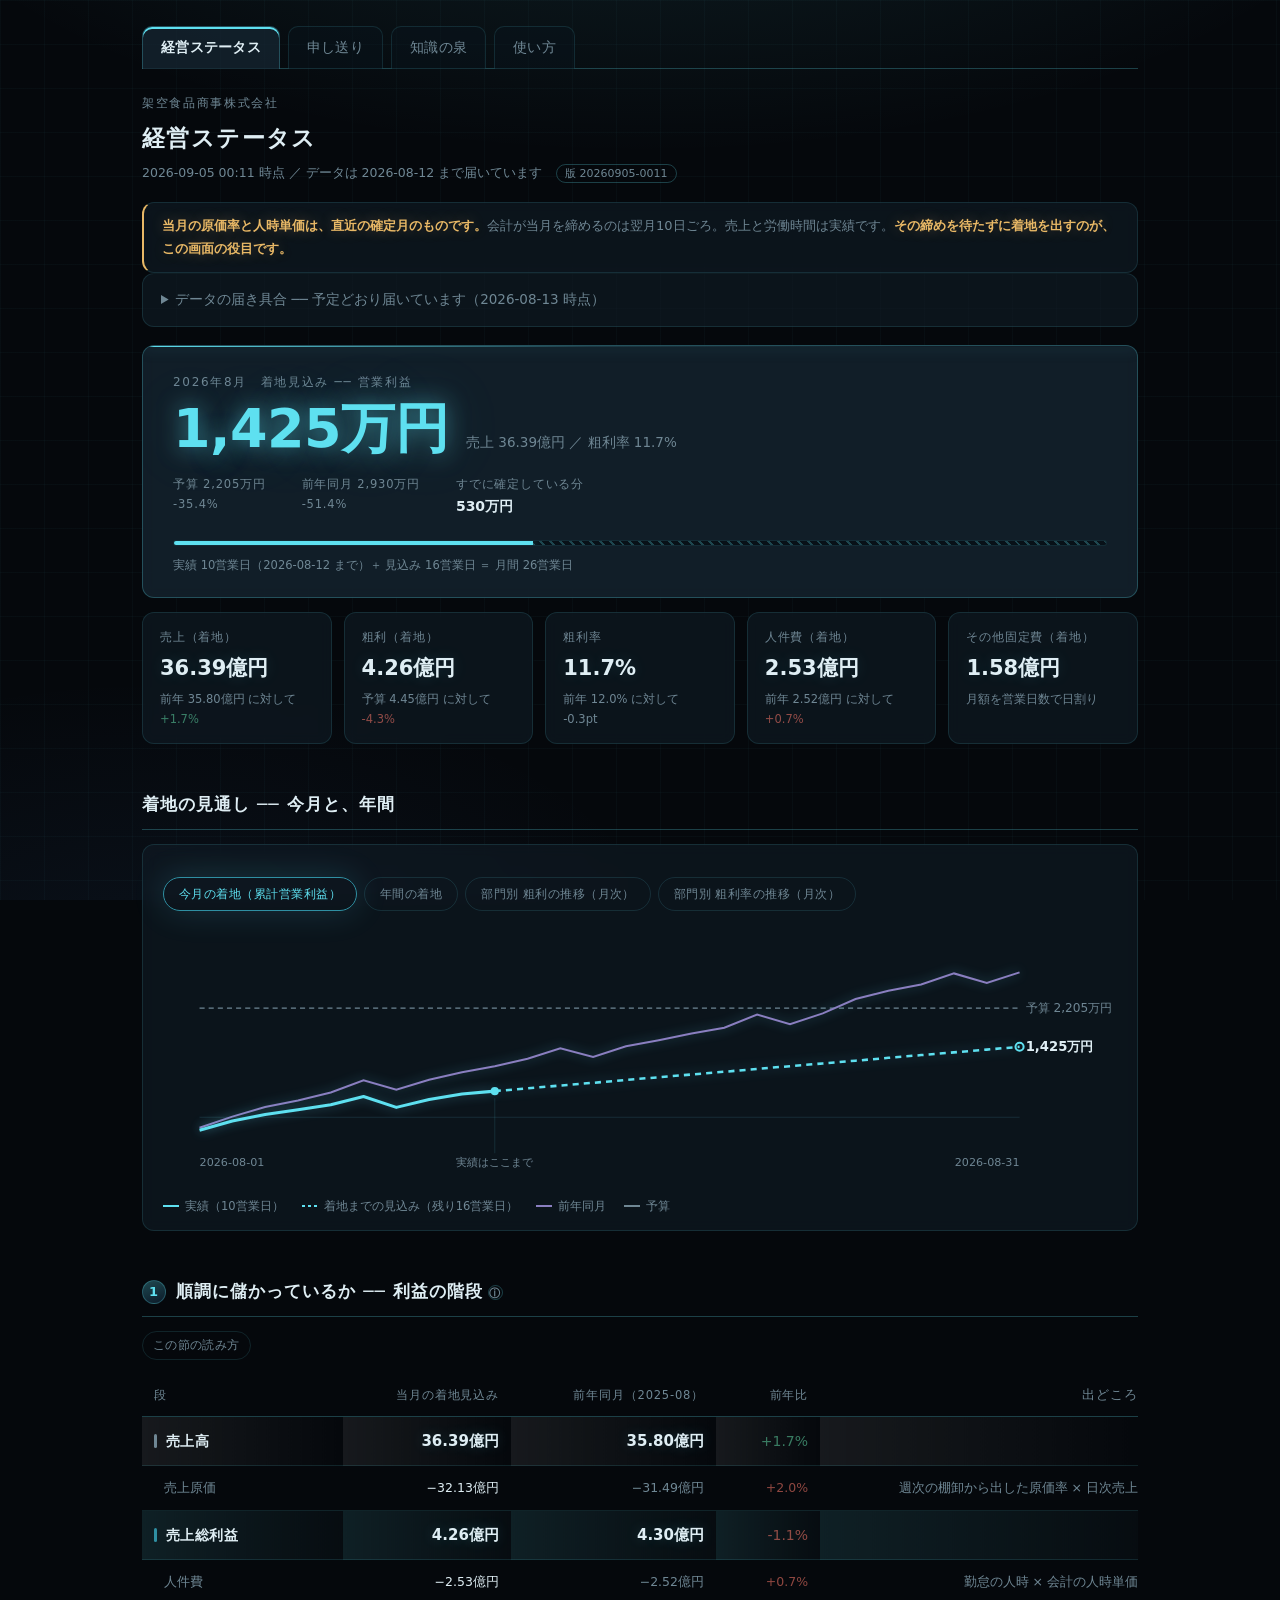
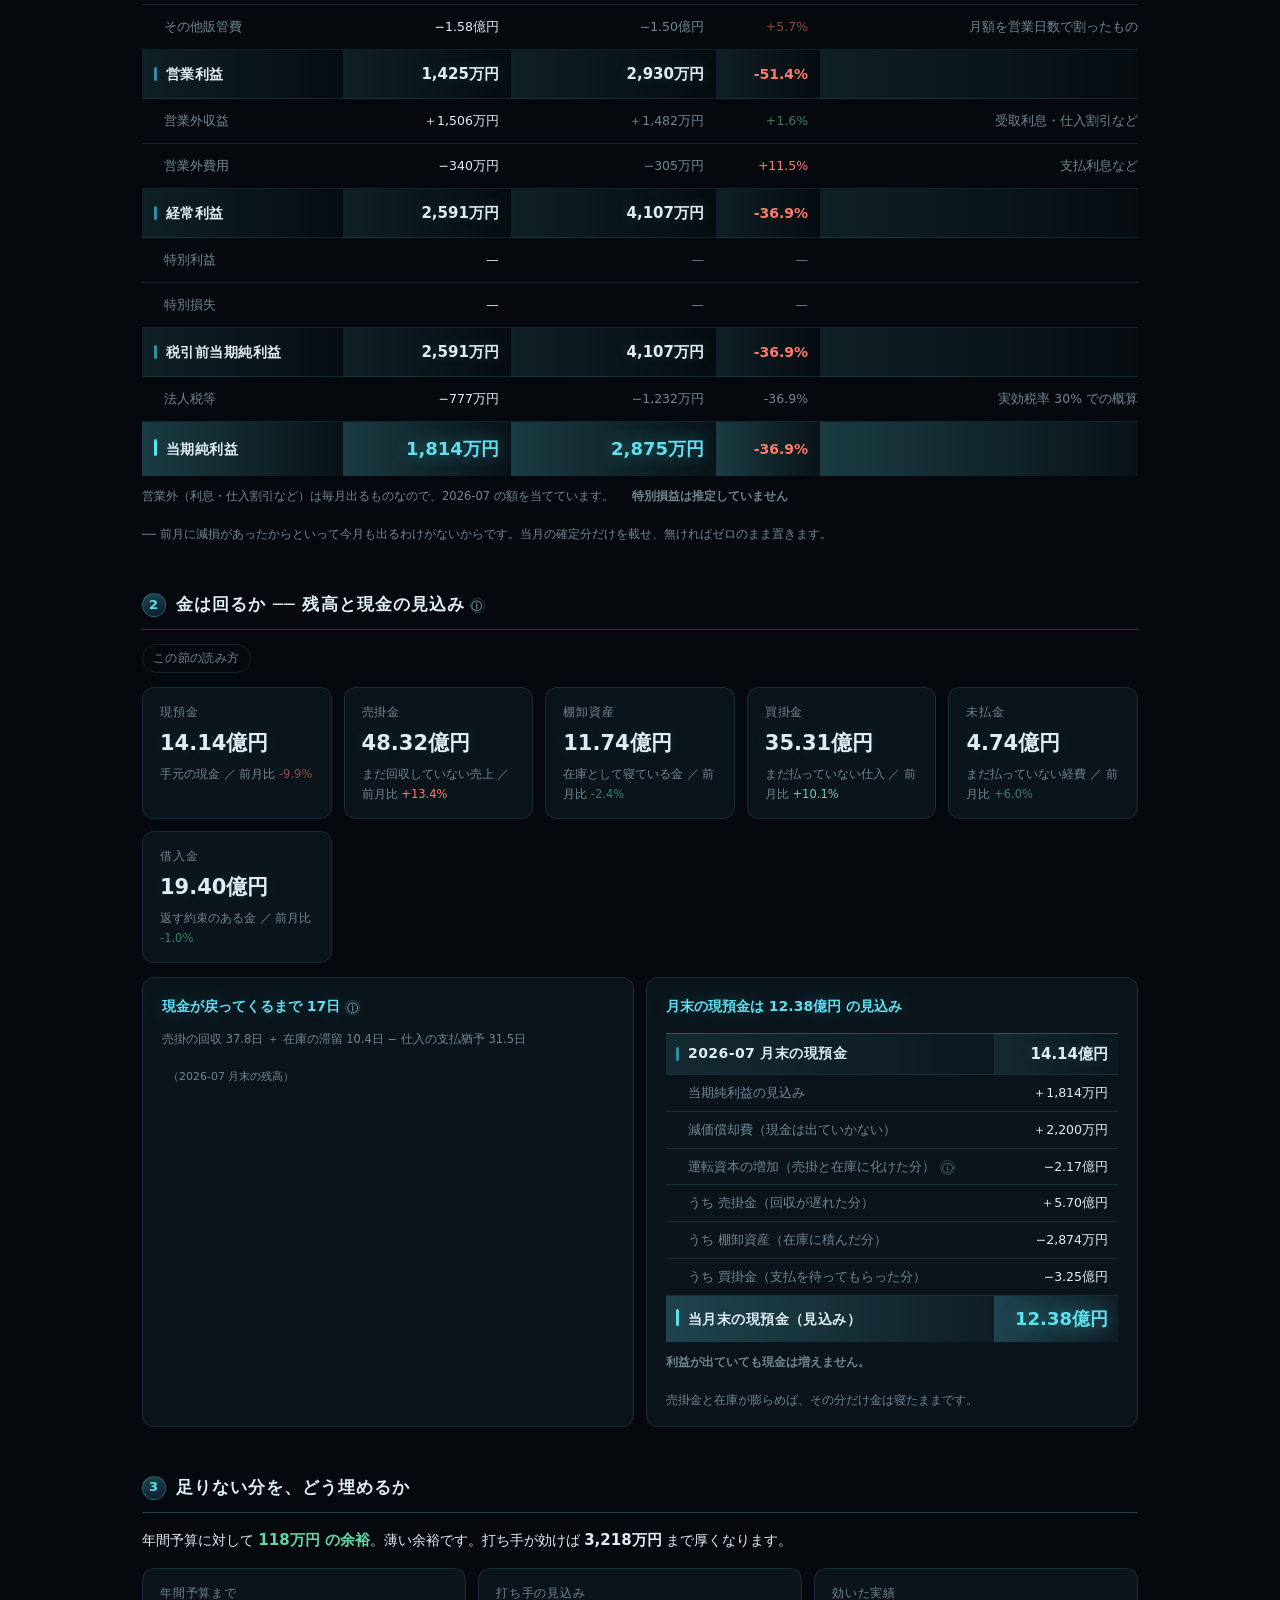
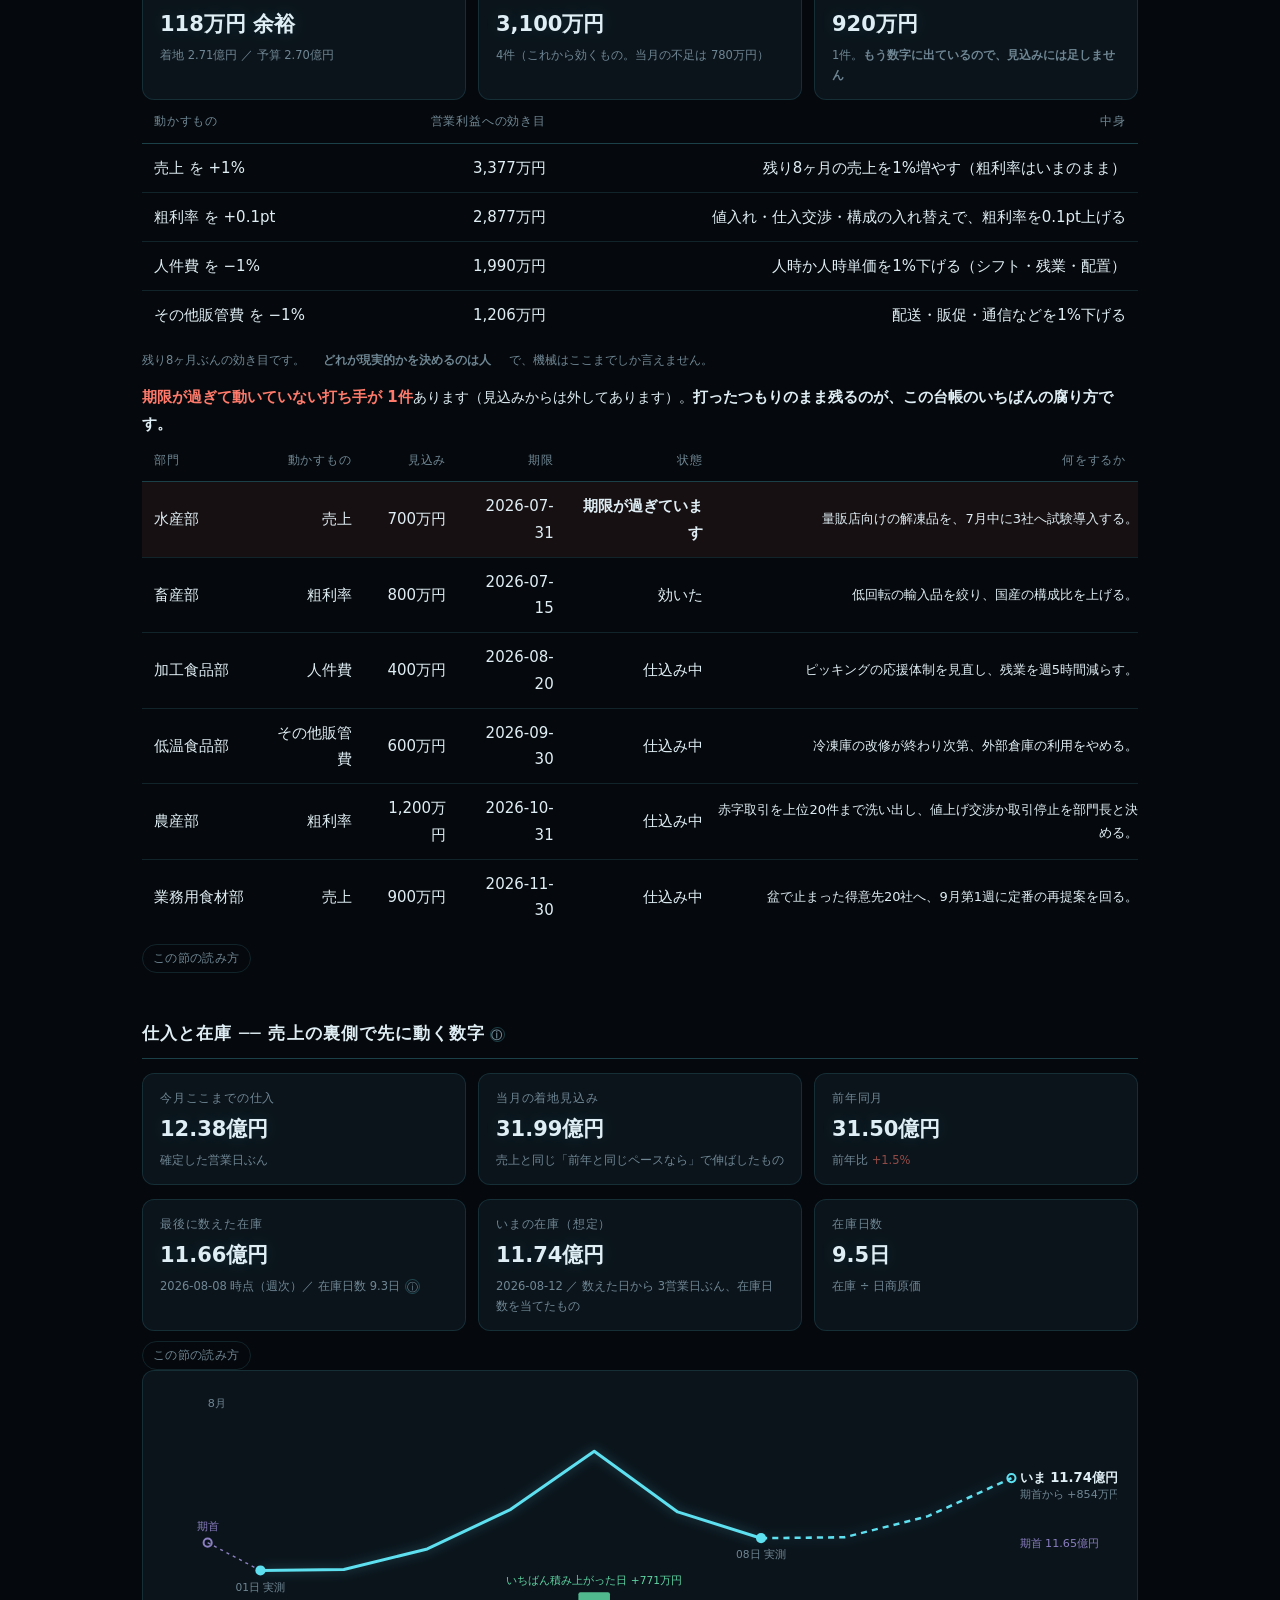
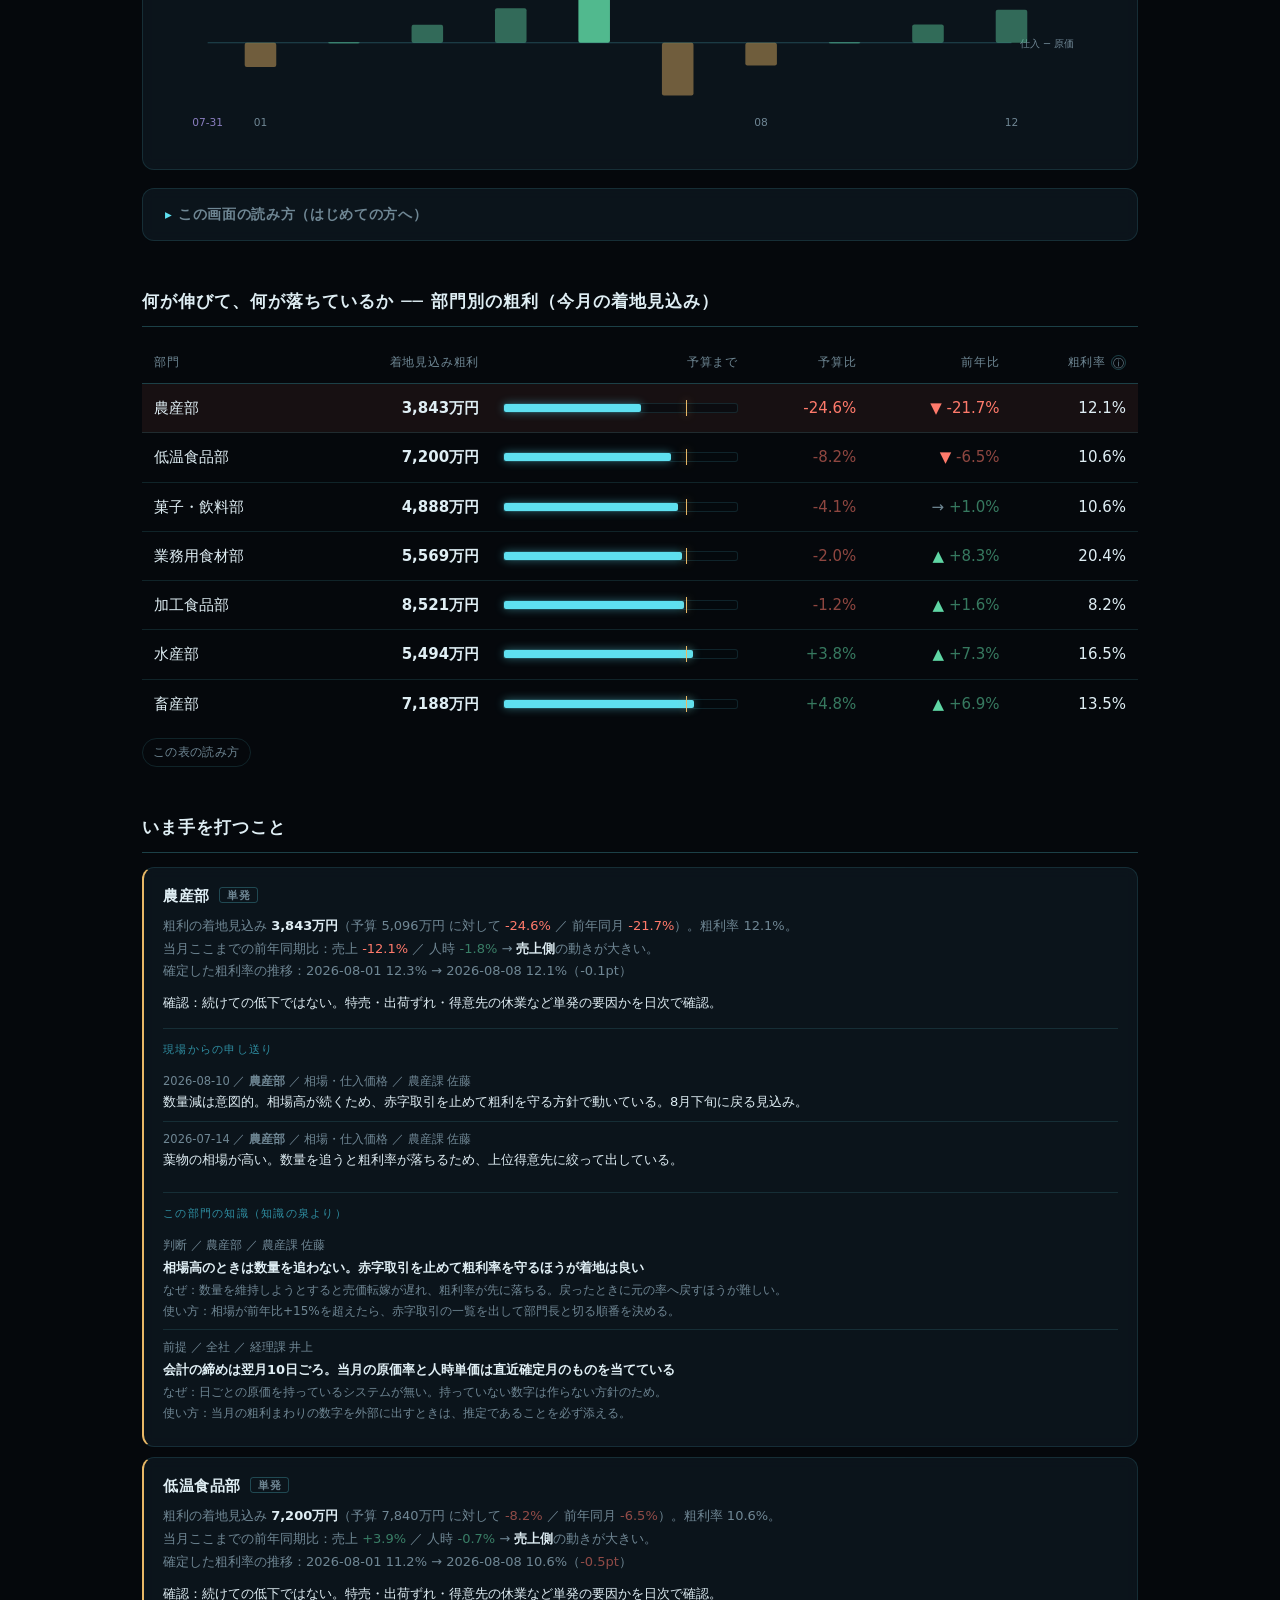
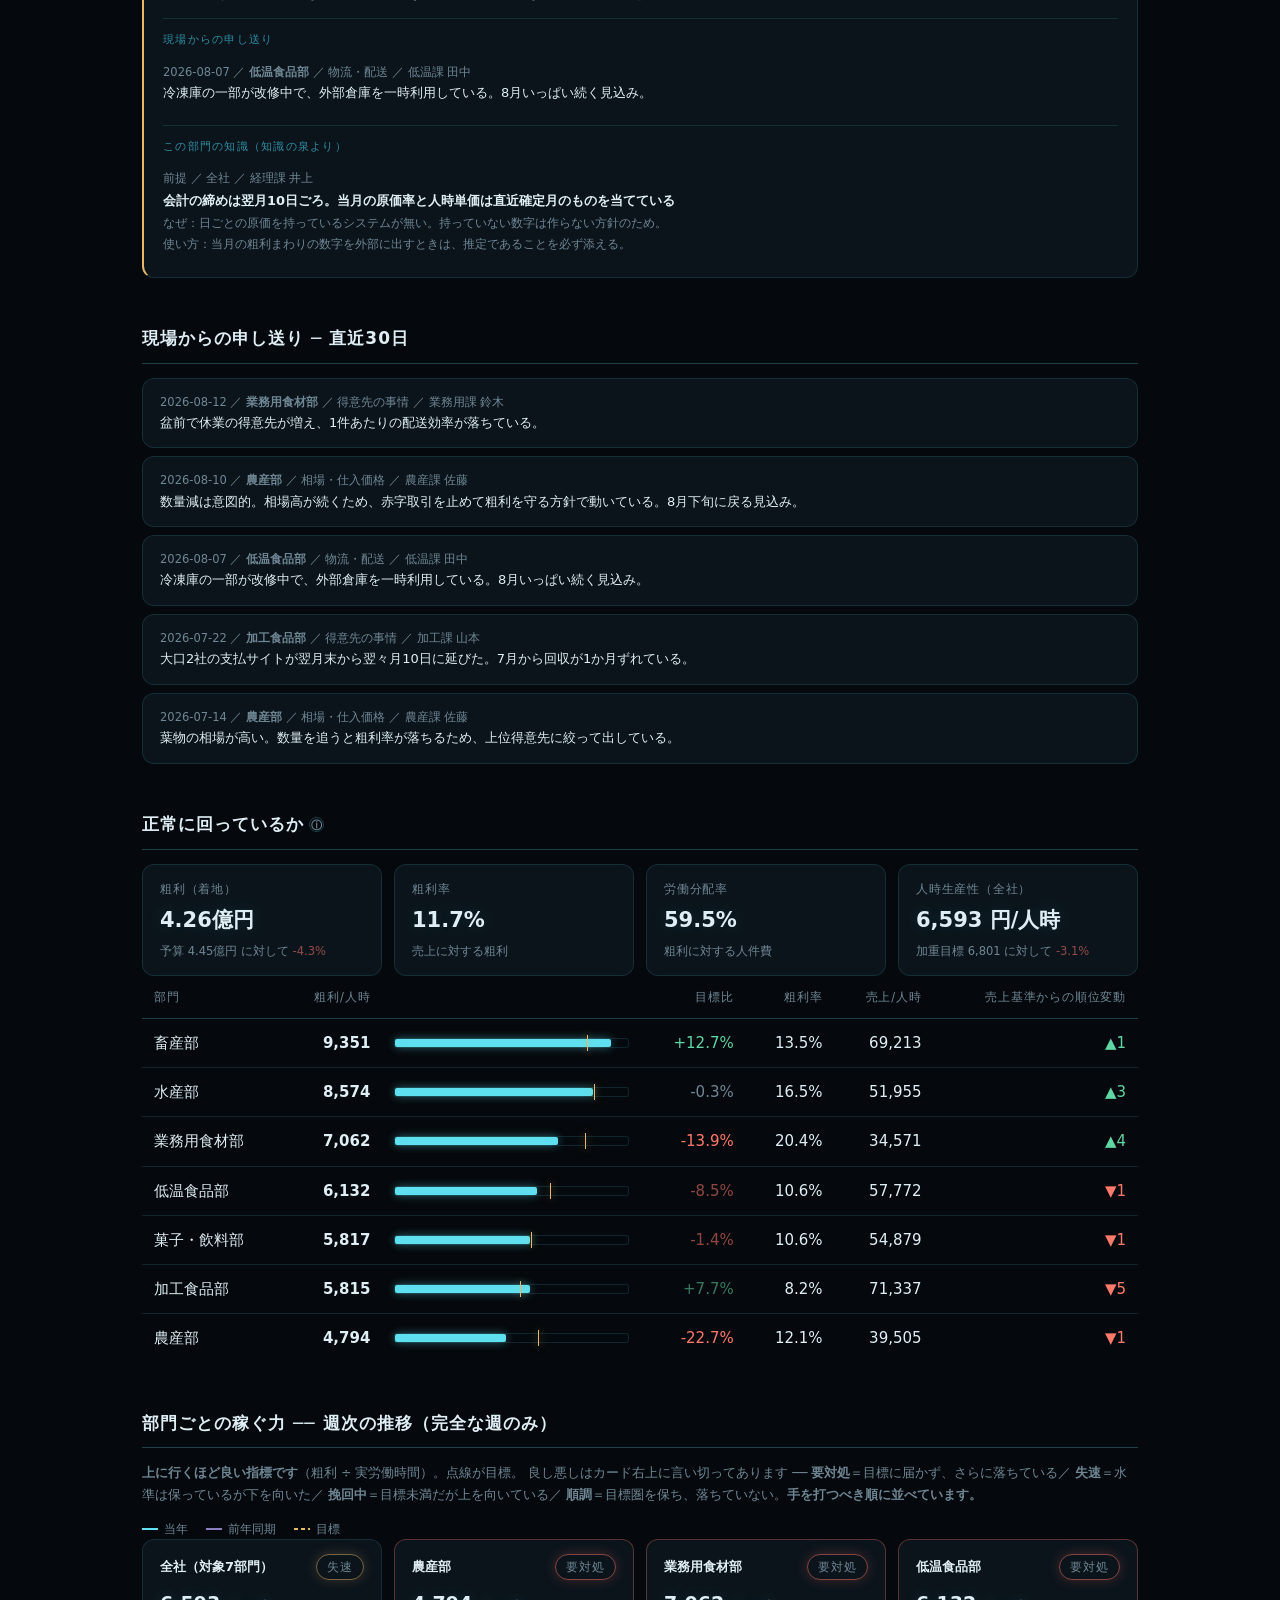
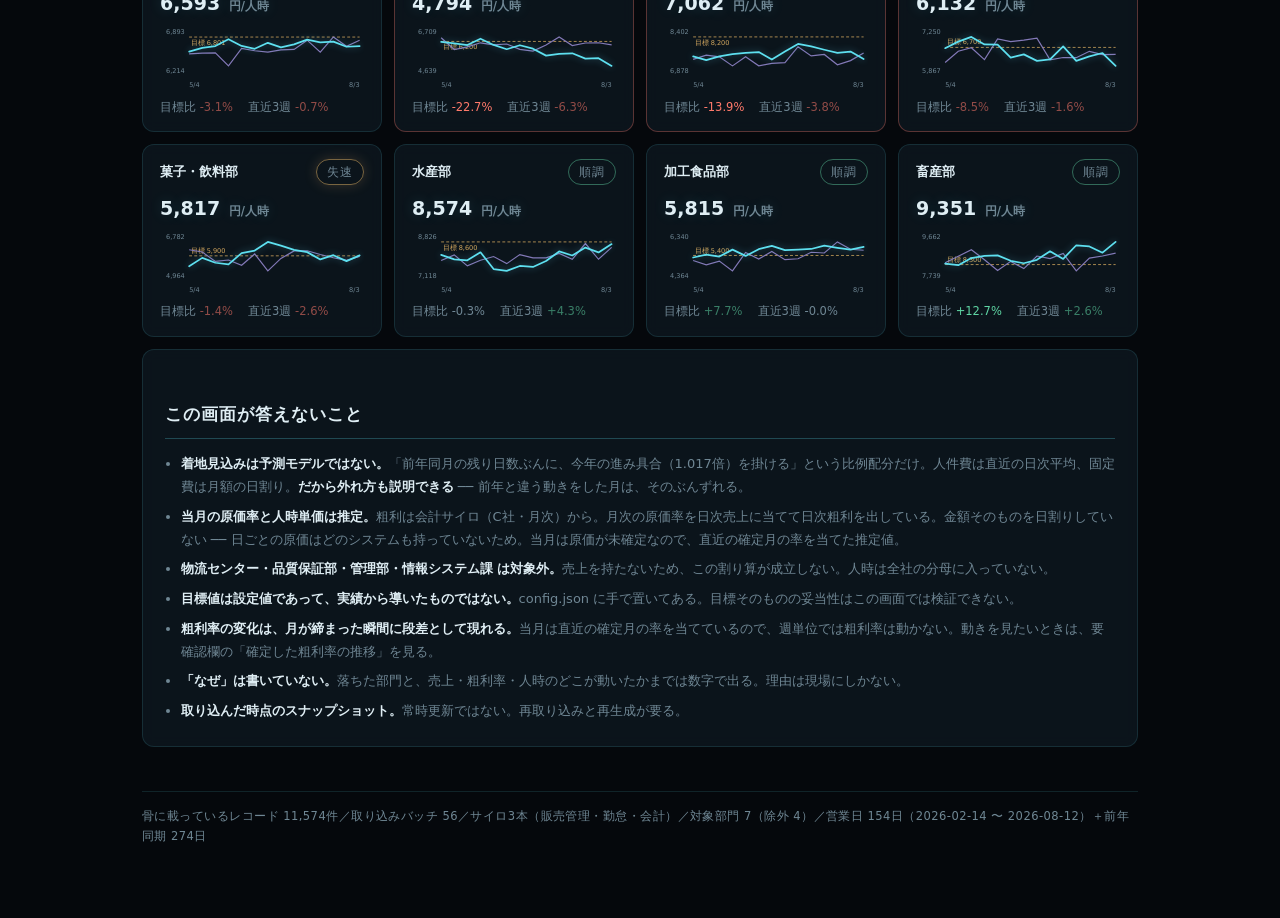
==== commit 9bb3c8c2: "タブを直し、利益の段に帯を敷き、説明を画面に追いつかせる ■ 選ぶと戻れなくなるタブ  申し送りにはタブ自体が無く（本文中のリンク1本だけ）、使い方も1本しか無かった。 選んだ瞬間に、他の画面への入口" ====
--- a/docs/index.html
+++ b/docs/index.html
@@ -59,14 +59,29 @@
 
 .wrap{max-width:1040px;margin:0 auto;padding:26px 22px 72px}
 
+/* 画面の行き来。**押せる物に見えなければ、そこにあることに気づけない。**
+   飾り文字のままだと、タブがあると分からず戻れなくなる。 */
 nav{
-  display:flex;gap:18px;font-size:12.5px;letter-spacing:.03em;
-  padding-bottom:13px;margin-bottom:20px;
-  border-bottom:1px solid var(--line);
-}
-nav a{color:var(--muted);text-decoration:none;transition:color .18s,text-shadow .18s}
-nav a:hover{color:var(--accent);text-shadow:var(--glow)}
-nav b{color:var(--accent);font-weight:600;text-shadow:var(--glow)}
+  display:flex;gap:8px;flex-wrap:wrap;font-size:13.5px;letter-spacing:.02em;
+  padding-bottom:0;margin-bottom:24px;
+  border-bottom:1px solid var(--line-2);
+}
+nav a.tab{
+  color:var(--muted);text-decoration:none;padding:9px 18px;
+  border:1px solid var(--line);border-bottom:none;
+  border-radius:10px 10px 0 0;margin-bottom:-1px;
+  background:rgba(10,20,30,.45);transition:color .18s,background .18s,border-color .18s;
+}
+nav a.tab:hover{color:var(--accent);border-color:var(--line-2);
+  background:rgba(20,40,56,.7)}
+/* いまどこにいるか。**色だけでなく塗りと縁で示す。** */
+nav a.tab.here{
+  color:var(--ink);font-weight:600;cursor:default;
+  background:var(--card-2);border-color:var(--line-2);
+  box-shadow:inset 0 2px 0 var(--accent);
+}
+nav a.tab.quit{margin-left:auto;border:none;background:none;font-size:12px;
+  align-self:center;padding:9px 4px}
 
 .eyebrow{color:var(--muted);font-size:12px;letter-spacing:.14em}
 h1{font-size:23px;font-weight:600;margin:4px 0 4px;letter-spacing:.06em}
@@ -242,10 +257,26 @@
 table.ladder td.note{color:var(--muted);font-size:11.5px}
 table.ladder tr.adj td.name{padding-left:22px;color:var(--muted)}
 table.ladder tr.adj td{font-size:12.5px}
-table.ladder tr.sub td{font-weight:600;border-top:1px solid var(--line-2)}
-table.ladder tr.sub td.v{color:var(--ink);text-shadow:0 0 14px rgba(94,224,240,.16)}
-table.ladder tr.last td{border-top:1px solid var(--accent-dim)}
-table.ladder tr.last td.v{color:var(--accent);font-size:17px;
+/* **利益の段に帯を敷く。** 加減項目と同じ見た目だと、営業利益も経常利益も
+   数字の列に埋もれて、どこが「段」なのか目で追えない。 */
+table.ladder tr.sub td{font-weight:600;font-size:14px;
+  border-top:1px solid var(--line-2);
+  background:linear-gradient(90deg,rgba(94,224,240,.11),rgba(94,224,240,.02))}
+table.ladder tr.sub td.name{color:var(--ink);letter-spacing:.03em}
+table.ladder tr.sub td.v{color:var(--ink);font-size:15px;
+  text-shadow:0 0 14px rgba(94,224,240,.20)}
+table.ladder tr.sub td.name::before{content:"";display:inline-block;
+  width:3px;height:14px;margin-right:9px;vertical-align:-2px;border-radius:2px;
+  background:var(--accent-dim)}
+/* 起点（売上高）は加減項目ではない。ここから削られていく、という始まりを示す */
+table.ladder tr.head td{background:linear-gradient(90deg,rgba(255,255,255,.07),transparent);
+  border-top:none}
+table.ladder tr.head td.name::before{background:var(--muted)}
+/* 最後に残るもの。いちばん強く */
+table.ladder tr.last td{border-top:1px solid var(--accent);
+  background:linear-gradient(90deg,rgba(94,224,240,.24),rgba(94,224,240,.05))}
+table.ladder tr.last td.name::before{background:var(--accent);height:17px}
+table.ladder tr.last td.v{color:var(--accent);font-size:18px;
                           text-shadow:0 0 18px rgba(94,224,240,.45)}
 table.ladder.small td{padding:7px 10px}
 
@@ -308,6 +339,7 @@
   background:linear-gradient(160deg,rgba(94,224,240,.30),rgba(48,124,196,.16));
   border:1px solid var(--line-2);color:var(--accent);font-size:13px;
   font-weight:700;vertical-align:middle;font-variant-numeric:tabular-nums}
+.asof{color:var(--muted);font-size:11px;margin-left:6px}
 .panel{display:none}
 #ch-total:checked~#p-total,#ch-amount:checked~#p-amount,
 #ch-rate:checked~#p-rate,#ch-year:checked~#p-year{display:block}
@@ -373,13 +405,13 @@
 <body>
 <div class="wrap">
 
-<nav><b>経営ステータス</b><a href="note.html">申し送りを書く</a><a href="knowledge.html">知識の泉</a><a href="guide.html">使い方</a></nav>
+<nav><a class="tab here" href="index.html" aria-current="page">経営ステータス</a><a class="tab" href="note.html">申し送り</a><a class="tab" href="knowledge.html">知識の泉</a><a class="tab" href="guide.html">使い方</a></nav>
 
 <header>
   <div class="eyebrow">架空食品商事株式会社</div>
   <h1>経営ステータス</h1>
-  <div class="sub">2026-09-04 23:48 時点 ／ データは 2026-08-12 まで届いています
-    <span class="stamp" title="この画面の版。URLの ?v= と一致していれば最新です">版 20260904-2348</span></div>
+  <div class="sub">2026-09-05 00:11 時点 ／ データは 2026-08-12 まで届いています
+    <span class="stamp" title="この画面の版。URLの ?v= と一致していれば最新です">版 20260905-0011</span></div>
 </header>
 
 <div class="notice"><b>当月の原価率と人時単価は、直近の確定月のものです。</b>会計が当月を締めるのは翌月10日ごろ。売上と労働時間は実績です。<b>その締めを待たずに着地を出すのが、この画面の役目です。</b></div>
@@ -454,7 +486,7 @@
     会計ではこれを <b>段階利益</b> と呼びます ── 利益は一段ずつ削られて、最後に残る。
     前年同月を横に並べてあるので、「売上は伸びたのに利益は落ちた」がどこで起きたかが読めます。</p>
   </details>
-<table class="ladder"><thead><tr><th class="name">段</th><th class="v">当月の着地見込み</th><th class="v">前年同月（2025-08）</th><th class="c">前年比</th><th class="note">出どころ</th></tr></thead><tbody><tr class="adj"><td class="name">売上高</td><td class="v">36.39億円</td><td class="v ly">35.80億円</td><td class="c"><span class="up soft">+1.7%</span></td><td class="note"></td></tr><tr class="adj"><td class="name">売上原価</td><td class="v">−32.13億円</td><td class="v ly">−31.49億円</td><td class="c"><span class="down soft">+2.0%</span></td><td class="note">週次の棚卸から出した原価率 × 日次売上</td></tr><tr class="sub"><td class="name">売上総利益</td><td class="v">4.26億円</td><td class="v ly">4.30億円</td><td class="c"><span class="down soft">-1.1%</span></td><td class="note"></td></tr><tr class="adj"><td class="name">人件費</td><td class="v">−2.53億円</td><td class="v ly">−2.52億円</td><td class="c"><span class="down soft">+0.7%</span></td><td class="note">勤怠の人時 × 会計の人時単価</td></tr><tr class="adj"><td class="name">その他販管費</td><td class="v">−1.58億円</td><td class="v ly">−1.50億円</td><td class="c"><span class="down soft">+5.7%</span></td><td class="note">月額を営業日数で割ったもの</td></tr><tr class="sub"><td class="name">営業利益</td><td class="v">1,425万円</td><td class="v ly">2,930万円</td><td class="c"><span class="down">-51.4%</span></td><td class="note"></td></tr><tr class="adj"><td class="name">営業外収益</td><td class="v">＋1,506万円</td><td class="v ly">＋1,482万円</td><td class="c"><span class="up soft">+1.6%</span></td><td class="note">受取利息・仕入割引など</td></tr><tr class="adj"><td class="name">営業外費用</td><td class="v">−340万円</td><td class="v ly">−305万円</td><td class="c"><span class="down">+11.5%</span></td><td class="note">支払利息など</td></tr><tr class="sub"><td class="name">経常利益</td><td class="v">2,591万円</td><td class="v ly">4,107万円</td><td class="c"><span class="down">-36.9%</span></td><td class="note"></td></tr><tr class="adj"><td class="name">特別利益</td><td class="v">—</td><td class="v ly">—</td><td class="c"><span class="flat">—</span></td><td class="note"></td></tr><tr class="adj"><td class="name">特別損失</td><td class="v">—</td><td class="v ly">—</td><td class="c"><span class="flat">—</span></td><td class="note"></td></tr><tr class="sub"><td class="name">税引前当期純利益</td><td class="v">2,591万円</td><td class="v ly">4,107万円</td><td class="c"><span class="down">-36.9%</span></td><td class="note"></td></tr><tr class="adj"><td class="name">法人税等</td><td class="v">−777万円</td><td class="v ly">−1,232万円</td><td class="c"><span class="flat">-36.9%</span></td><td class="note">実効税率 30% での概算</td></tr><tr class="sub last"><td class="name">当期純利益</td><td class="v">1,814万円</td><td class="v ly">2,875万円</td><td class="c"><span class="down">-36.9%</span></td><td class="note"></td></tr></tbody></table><div class="legend">営業外（利息・仕入割引など）は毎月出るものなので、2026-07 の額を当てています。<b>特別損益は推定していません</b> ── 前月に減損があったからといって今月も出るわけがないからです。当月の確定分だけを載せ、無ければゼロのまま置きます。</div>
+<table class="ladder"><thead><tr><th class="name">段</th><th class="v">当月の着地見込み</th><th class="v">前年同月（2025-08）</th><th class="c">前年比</th><th class="note">出どころ</th></tr></thead><tbody><tr class="sub head"><td class="name">売上高</td><td class="v">36.39億円</td><td class="v ly">35.80億円</td><td class="c"><span class="up soft">+1.7%</span></td><td class="note"></td></tr><tr class="adj"><td class="name">売上原価</td><td class="v">−32.13億円</td><td class="v ly">−31.49億円</td><td class="c"><span class="down soft">+2.0%</span></td><td class="note">週次の棚卸から出した原価率 × 日次売上</td></tr><tr class="sub"><td class="name">売上総利益</td><td class="v">4.26億円</td><td class="v ly">4.30億円</td><td class="c"><span class="down soft">-1.1%</span></td><td class="note"></td></tr><tr class="adj"><td class="name">人件費</td><td class="v">−2.53億円</td><td class="v ly">−2.52億円</td><td class="c"><span class="down soft">+0.7%</span></td><td class="note">勤怠の人時 × 会計の人時単価</td></tr><tr class="adj"><td class="name">その他販管費</td><td class="v">−1.58億円</td><td class="v ly">−1.50億円</td><td class="c"><span class="down soft">+5.7%</span></td><td class="note">月額を営業日数で割ったもの</td></tr><tr class="sub"><td class="name">営業利益</td><td class="v">1,425万円</td><td class="v ly">2,930万円</td><td class="c"><span class="down">-51.4%</span></td><td class="note"></td></tr><tr class="adj"><td class="name">営業外収益</td><td class="v">＋1,506万円</td><td class="v ly">＋1,482万円</td><td class="c"><span class="up soft">+1.6%</span></td><td class="note">受取利息・仕入割引など</td></tr><tr class="adj"><td class="name">営業外費用</td><td class="v">−340万円</td><td class="v ly">−305万円</td><td class="c"><span class="down">+11.5%</span></td><td class="note">支払利息など</td></tr><tr class="sub"><td class="name">経常利益</td><td class="v">2,591万円</td><td class="v ly">4,107万円</td><td class="c"><span class="down">-36.9%</span></td><td class="note"></td></tr><tr class="adj"><td class="name">特別利益</td><td class="v">—</td><td class="v ly">—</td><td class="c"><span class="flat">—</span></td><td class="note"></td></tr><tr class="adj"><td class="name">特別損失</td><td class="v">—</td><td class="v ly">—</td><td class="c"><span class="flat">—</span></td><td class="note"></td></tr><tr class="sub"><td class="name">税引前当期純利益</td><td class="v">2,591万円</td><td class="v ly">4,107万円</td><td class="c"><span class="down">-36.9%</span></td><td class="note"></td></tr><tr class="adj"><td class="name">法人税等</td><td class="v">−777万円</td><td class="v ly">−1,232万円</td><td class="c"><span class="flat">-36.9%</span></td><td class="note">実効税率 30% での概算</td></tr><tr class="sub last"><td class="name">当期純利益</td><td class="v">1,814万円</td><td class="v ly">2,875万円</td><td class="c"><span class="down">-36.9%</span></td><td class="note"></td></tr></tbody></table><div class="legend">営業外（利息・仕入割引など）は毎月出るものなので、2026-07 の額を当てています。<b>特別損益は推定していません</b> ── 前月に減損があったからといって今月も出るわけがないからです。当月の確定分だけを載せ、無ければゼロのまま置きます。</div>
 </section>
 
 <section>
@@ -463,7 +495,7 @@
   <p class="lead"><b>利益と現金は別物です。</b>売った時点で利益は立ちますが、回収するまで現金は増えません。
     残高は<b>締まった月末時点</b>のもの（当月はまだ締まっていないため）。</p>
   </details>
-<div class="breakdown"><div><div class="k">現預金</div><div class="v">14.14億円</div><div class="n">手元の現金 ／ 前月比 <span class="down soft">-9.9%</span></div></div><div><div class="k">売掛金</div><div class="v">48.32億円</div><div class="n">まだ回収していない売上 ／ 前月比 <span class="down">+13.4%</span></div></div><div><div class="k">棚卸資産</div><div class="v">11.74億円</div><div class="n">在庫として寝ている金 ／ 前月比 <span class="up soft">-2.4%</span></div></div><div><div class="k">買掛金</div><div class="v">35.31億円</div><div class="n">まだ払っていない仕入 ／ 前月比 <span class="up">+10.1%</span></div></div><div><div class="k">未払金</div><div class="v">4.74億円</div><div class="n">まだ払っていない経費 ／ 前月比 <span class="up soft">+6.0%</span></div></div><div><div class="k">借入金</div><div class="v">19.40億円</div><div class="n">返す約束のある金 ／ 前月比 <span class="up soft">-1.0%</span></div></div></div><div class="cashgrid"><div class="panel-box"><h3>現金が戻ってくるまで 17日<span class="hint" tabindex="0" role="note" aria-label="現金が戻ってくるまでとは">ⓘ<span class="tip"><b>現金が戻ってくるまで</b><br>仕入れた物が現金になって戻るまでの日数（CCC）。売掛の回収 ＋ 在庫の滞留 − 仕入の支払猶予 で出します。</span></span></h3><div class="legend">売掛の回収 37.8日 ＋ 在庫の滞留 10.4日 − 仕入の支払猶予 31.5日。<b>短いほど、同じ商売でも手元に金が残ります。</b>（2026-07 月末の残高で計算）</div></div><div class="panel-box"><h3>月末の現預金は 12.38億円 の見込み</h3><table class="ladder small"><tbody><tr class="sub"><td class="name">2026-07 月末の現預金</td><td class="v">14.14億円</td></tr><tr class="adj"><td class="name">当期純利益の見込み</td><td class="v">＋1,814万円</td></tr><tr class="adj"><td class="name">減価償却費（現金は出ていかない）</td><td class="v">＋2,200万円</td></tr><tr class="adj"><td class="name">運転資本の増加（売掛と在庫に化けた分）<span class="hint" tabindex="0" role="note" aria-label="運転資本とは">ⓘ<span class="tip"><b>運転資本</b><br>売掛金 ＋ 棚卸資産 − 買掛金。商売を回すために立て替えている金です。増えるとその分だけ現金が減ります。</span></span></td><td class="v">−2.17億円</td></tr><tr class="adj sub2"><td class="name">うち 売掛金（回収が遅れた分）</td><td class="v">＋5.70億円</td></tr><tr class="adj sub2"><td class="name">うち 棚卸資産（在庫に積んだ分）</td><td class="v">−2,874万円</td></tr><tr class="adj sub2"><td class="name">うち 買掛金（支払を待ってもらった分）</td><td class="v">−3.25億円</td></tr><tr class="sub last"><td class="name">当月末の現預金（見込み）</td><td class="v">12.38億円</td></tr></tbody></table><div class="legend"><b>利益が出ていても現金は増えません。</b>売掛金と在庫が膨らめば、その分だけ金は寝たままです。</div></div></div>
+<div class="breakdown"><div><div class="k">現預金</div><div class="v">14.14億円</div><div class="n">手元の現金 ／ 前月比 <span class="down soft">-9.9%</span></div></div><div><div class="k">売掛金</div><div class="v">48.32億円</div><div class="n">まだ回収していない売上 ／ 前月比 <span class="down">+13.4%</span></div></div><div><div class="k">棚卸資産</div><div class="v">11.74億円</div><div class="n">在庫として寝ている金 ／ 前月比 <span class="up soft">-2.4%</span></div></div><div><div class="k">買掛金</div><div class="v">35.31億円</div><div class="n">まだ払っていない仕入 ／ 前月比 <span class="up">+10.1%</span></div></div><div><div class="k">未払金</div><div class="v">4.74億円</div><div class="n">まだ払っていない経費 ／ 前月比 <span class="up soft">+6.0%</span></div></div><div><div class="k">借入金</div><div class="v">19.40億円</div><div class="n">返す約束のある金 ／ 前月比 <span class="up soft">-1.0%</span></div></div></div><div class="cashgrid"><div class="panel-box"><h3>現金が戻ってくるまで 17日<span class="hint" tabindex="0" role="note" aria-label="現金が戻ってくるまでとは">ⓘ<span class="tip"><b>現金が戻ってくるまで</b><br>仕入れた物が現金になって戻るまでの日数（CCC）。売掛の回収 ＋ 在庫の滞留 − 仕入の支払猶予 で出します。</span></span></h3><div class="legend">売掛の回収 37.8日 ＋ 在庫の滞留 10.4日 − 仕入の支払猶予 31.5日<span class="asof">（2026-07 月末の残高）</span></div></div><div class="panel-box"><h3>月末の現預金は 12.38億円 の見込み</h3><table class="ladder small"><tbody><tr class="sub"><td class="name">2026-07 月末の現預金</td><td class="v">14.14億円</td></tr><tr class="adj"><td class="name">当期純利益の見込み</td><td class="v">＋1,814万円</td></tr><tr class="adj"><td class="name">減価償却費（現金は出ていかない）</td><td class="v">＋2,200万円</td></tr><tr class="adj"><td class="name">運転資本の増加（売掛と在庫に化けた分）<span class="hint" tabindex="0" role="note" aria-label="運転資本とは">ⓘ<span class="tip"><b>運転資本</b><br>売掛金 ＋ 棚卸資産 − 買掛金。商売を回すために立て替えている金です。増えるとその分だけ現金が減ります。</span></span></td><td class="v">−2.17億円</td></tr><tr class="adj sub2"><td class="name">うち 売掛金（回収が遅れた分）</td><td class="v">＋5.70億円</td></tr><tr class="adj sub2"><td class="name">うち 棚卸資産（在庫に積んだ分）</td><td class="v">−2,874万円</td></tr><tr class="adj sub2"><td class="name">うち 買掛金（支払を待ってもらった分）</td><td class="v">−3.25億円</td></tr><tr class="sub last"><td class="name">当月末の現預金（見込み）</td><td class="v">12.38億円</td></tr></tbody></table><div class="legend"><b>利益が出ていても現金は増えません。</b>売掛金と在庫が膨らめば、その分だけ金は寝たままです。</div></div></div>
 </section>
 
 <section>
@@ -480,7 +512,7 @@
 
 <section>
   <h2>仕入と在庫 ── 売上の裏側で先に動く数字<span class="hint" tabindex="0" role="note" aria-label="期首とは">ⓘ<span class="tip"><b>期首</b><br>その月の始まりの在庫。前月末に締めた在庫がそのまま繰り越されます。</span></span></h2>
-  <div class="breakdown"><div><div class="k">今月ここまでの仕入</div><div class="v">12.38億円</div><div class="n">確定した営業日ぶん</div></div><div><div class="k">当月の着地見込み</div><div class="v">31.99億円</div><div class="n">売上と同じ「前年と同じペースなら」で伸ばしたもの</div></div><div><div class="k">前年同月</div><div class="v">31.50億円</div><div class="n">前年比 <span class="down soft">+1.5%</span></div></div></div><div class="breakdown"><div><div class="k">最後に数えた在庫</div><div class="v">11.66億円</div><div class="n">2026-08-08 時点（週次）／ 在庫日数 9.3日<span class="hint" tabindex="0" role="note" aria-label="在庫日数とは">ⓘ<span class="tip"><b>在庫日数</b><br>在庫 ÷ 1日あたりの売上原価。いまの在庫が何日分かを表します。短いほど、同じ商売でも寝ている金が少なくて済みます。</span></span></div></div><div><div class="k">いまの在庫（想定）</div><div class="v">11.74億円</div><div class="n">2026-08-12 ／ 数えた日から 3営業日ぶん、在庫日数を当てたもの</div></div><div><div class="k">在庫日数</div><div class="v">9.5日</div><div class="n">在庫 ÷ 日商原価。短いほど、同じ商売でも金が寝ません</div></div></div>
+  <div class="breakdown"><div><div class="k">今月ここまでの仕入</div><div class="v">12.38億円</div><div class="n">確定した営業日ぶん</div></div><div><div class="k">当月の着地見込み</div><div class="v">31.99億円</div><div class="n">売上と同じ「前年と同じペースなら」で伸ばしたもの</div></div><div><div class="k">前年同月</div><div class="v">31.50億円</div><div class="n">前年比 <span class="down soft">+1.5%</span></div></div></div><div class="breakdown"><div><div class="k">最後に数えた在庫</div><div class="v">11.66億円</div><div class="n">2026-08-08 時点（週次）／ 在庫日数 9.3日<span class="hint" tabindex="0" role="note" aria-label="在庫日数とは">ⓘ<span class="tip"><b>在庫日数</b><br>在庫 ÷ 1日あたりの売上原価。いまの在庫が何日分かを表します。短いほど、同じ商売でも寝ている金が少なくて済みます。</span></span></div></div><div><div class="k">いまの在庫（想定）</div><div class="v">11.74億円</div><div class="n">2026-08-12 ／ 数えた日から 3営業日ぶん、在庫日数を当てたもの</div></div><div><div class="k">在庫日数</div><div class="v">9.5日</div><div class="n">在庫 ÷ 日商原価</div></div></div>
   <details class="why"><summary>この節の読み方</summary>
   <p class="lead"><b>在庫は月ごとに締まります。</b>だから<b>当月の在庫</b>だけを描いています
     ── 2026-08 の期首（前月末の在庫）から始まり、日々こう動きます。</p>
@@ -515,12 +547,13 @@
   <li><b>固定費</b>　月額を営業日数で割ったもの × 残り営業日</li>
 </ul>
 
-<h3>3. 航海図の見方</h3>
-<p>今月の1日目から積み上がる累計利益です。<b>線が予算の水平線より上にいれば順調</b>。
-前年の薄い線と比べれば、去年より速いか遅いかが分かります。</p>
-
-<h3>4. 年間の着地 ── 月を見る目と、年を見る目</h3>
-<p>会社の損益は<b>月ごとに確定して、年間へ積み上がります</b>。だから経営に要る目は2つ。
+<h3>3. データの届き具合</h3>
+<p>いちばん上に、サイロごとの<b>最終データ日</b>を置いています。
+自動で取り込むようにするほど「今日も動いたはず」と思い込むので、
+<b>届いていなければ画面のほうから言います</b>。遅れているものは赤で名指しします。</p>
+
+<h3>4. 着地の見通し ── 今月と、年間</h3>
+<p>会社の損益は<b>月ごとに確定して、年間へ積み上がります</b>。だから見る目は2つ。
 <b>今月をどう着地させるか</b>と、<b>その積み上げが年間でどこへ行くか</b>です。</p>
 <p>年間の画面では、12ヶ月を3つに塗り分けています。</p>
 <ul>
@@ -529,26 +562,56 @@
   <li><b>予測</b>　まだ来ていない月。前年の同じ月に、当期のここまでの伸びを当てたもの</li>
 </ul>
 <p>先の月は予測なので、<b>言い切れる強さも予測ぶんだけ弱くなります</b>。
-だから「達成できます」ではなく<b>「残り何ヶ月が何%下ぶれたら届かないか」</b>を出しています。
-これなら外れても嘘になりません。</p>
+だから「達成できます」ではなく<b>「残り何ヶ月が何%下ぶれたら届かないか」</b>を出しています。</p>
 <p>予算は年間を12等分していません。<b>12月は伸び、2月は沈む</b> ── 一律で置くと閑散月が毎年必ず未達になり、
 予算比の欄が読まれなくなるためです。月ごとの配分は設定ファイルに置いてあります。</p>
 
-<h3>5. 売上が伸びていても、利益は落ちます</h3>
+<h3>5. 画面が答えるのは、3つ</h3>
+<p>節の見出しに番号を振ってあります。</p>
+<ul>
+  <li><b>1 順調に儲かっているか</b>　<b>利益の階段</b>（段階利益）で、売上から当期純利益まで一段ずつ。
+      利益の段には帯を敷いてあるので、<b>どこで削られたか</b>が目で追えます</li>
+  <li><b>2 金は回るか</b>　<b>現金</b>の橋と残高。利益が出ていても<b>運転資本</b>が膨らめば現金は減ります。
+      仕入れた物が現金になって戻るまでの日数（CCC）も出します</li>
+  <li><b>3 足りない分を、どう埋めるか</b>　次の項目</li>
+</ul>
+
+<h3>6. 足りない分と、打ち手</h3>
+<p>不足額を出すだけでは、読んだあとに何も起きません。だから<b>埋め方</b>まで置きます。</p>
+<ul>
+  <li><b>レバー</b>　売上・粗利率・人件費・その他販管費を1目盛り動かすと、営業利益がいくら動くか。
+      <b>判断の材料は機械、判断は人</b>です</li>
+  <li><b>打ち手の台帳</b>　部門・何を動かすか・いくら見込むか・誰が・いつまでに・いまどうなっているか</li>
+</ul>
+<p><b>見込み額は人が入れます。</b>「これをやれば1,200万円」は、現場と部門長にしか言えません。</p>
+<p>見込みに<b>数えない</b>ものが3つあります ──
+<b>期限が過ぎて動いていないもの</b>（赤で名指しします）、<b>効かなかったもの</b>、
+そして<b>効いたもの</b>（効果はもう実績に出ているので、足すと二重になります）。</p>
+
+<h3>7. 仕入と在庫</h3>
+<p>在庫は<b>利益計算の入力</b>です。<b>期首在庫 ＋ 仕入 − 売上原価</b>で売上原価が決まり、粗利が決まります。</p>
+<p>在庫は月ごとに締まるので、画面も<b>当月だけ</b>を描きます。
+<b>期首</b>（前月末の在庫）から始まり、棚卸の日に実測へ戻し、そのあいだを積み上げる。
+最後の棚卸までが実線、その先が破線です。</p>
+<p>線の下の棒は、その日の<b>仕入 − 売上原価</b>。
+<b>線が上がった理由が、線の真下にあります</b>。</p>
+
+<h3>8. 売上が伸びていても、利益は落ちます</h3>
 <p>だから内訳を並べています。<b>売上・粗利率・人件費</b>のどれが動いたのか。
 打つ手はそれぞれ違います ── 営業の話か、仕入と売価の話か、シフトの話か。</p>
 
-<h3>6. 「いま手を打つこと」には、2種類あります</h3>
+<h3>9. 「いま手を打つこと」には、2種類あります</h3>
 <p><b>傾向</b>＝3週以上続けて下がっているもの。数量が戻る見込みか、売価と人時の張り方を変えるかを、部門長と決める話です。<br>
 <b>単発</b>＝続けての低下ではないもの。特売・出荷ずれ・得意先の休業など、その週だけの要因かを日次で確認します。</p>
-
-<h3>7. 警告は、説明が付いても消えません</h3>
+<p>判定語は<b>要対処</b>（目標に届かず、さらに落ちている）／<b>失速</b>／<b>順調</b>の3つです。</p>
+
+<h3>10. 警告は、説明が付いても消えません</h3>
 <p>現場から説明が付いても、警告は残ります。<b>説明が付いたかどうかを決めるのは人です。</b>
 その下に、その部門の過去の知恵（知識の泉）も並びます。</p>
 
-<h3>8. この画面が言えないのは「なぜ」</h3>
+<h3>11. この画面が言えないのは「なぜ」</h3>
 <p>どこが、どれだけ、どちら側の要因で落ちたか ── ここまでが数字で言えることです。
-<b>一番下の「この画面が答えないこと」を必ず読んでください。</b></p>
+<b>なぜ落ちたかは、現場の一行にしかありません。</b>だから申し送りを同じ画面に並べています。</p>
 
 </details>
 
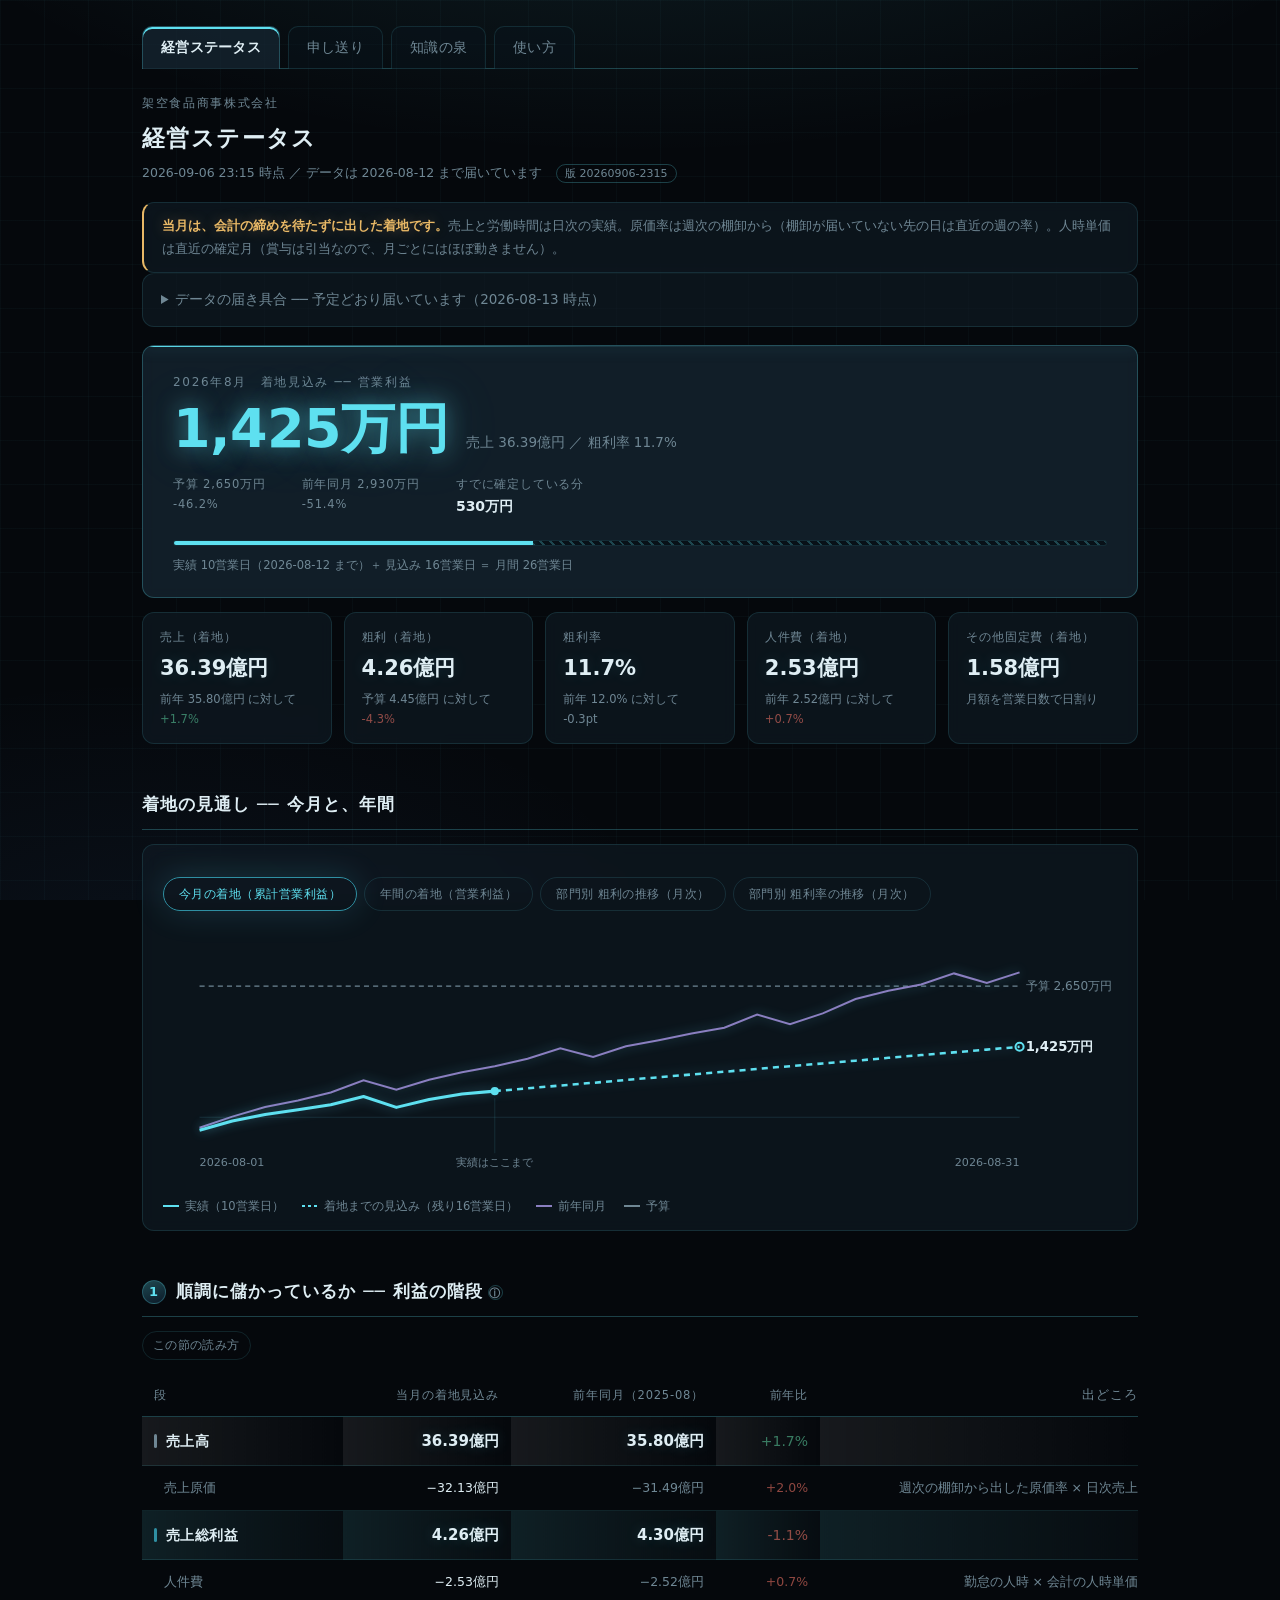
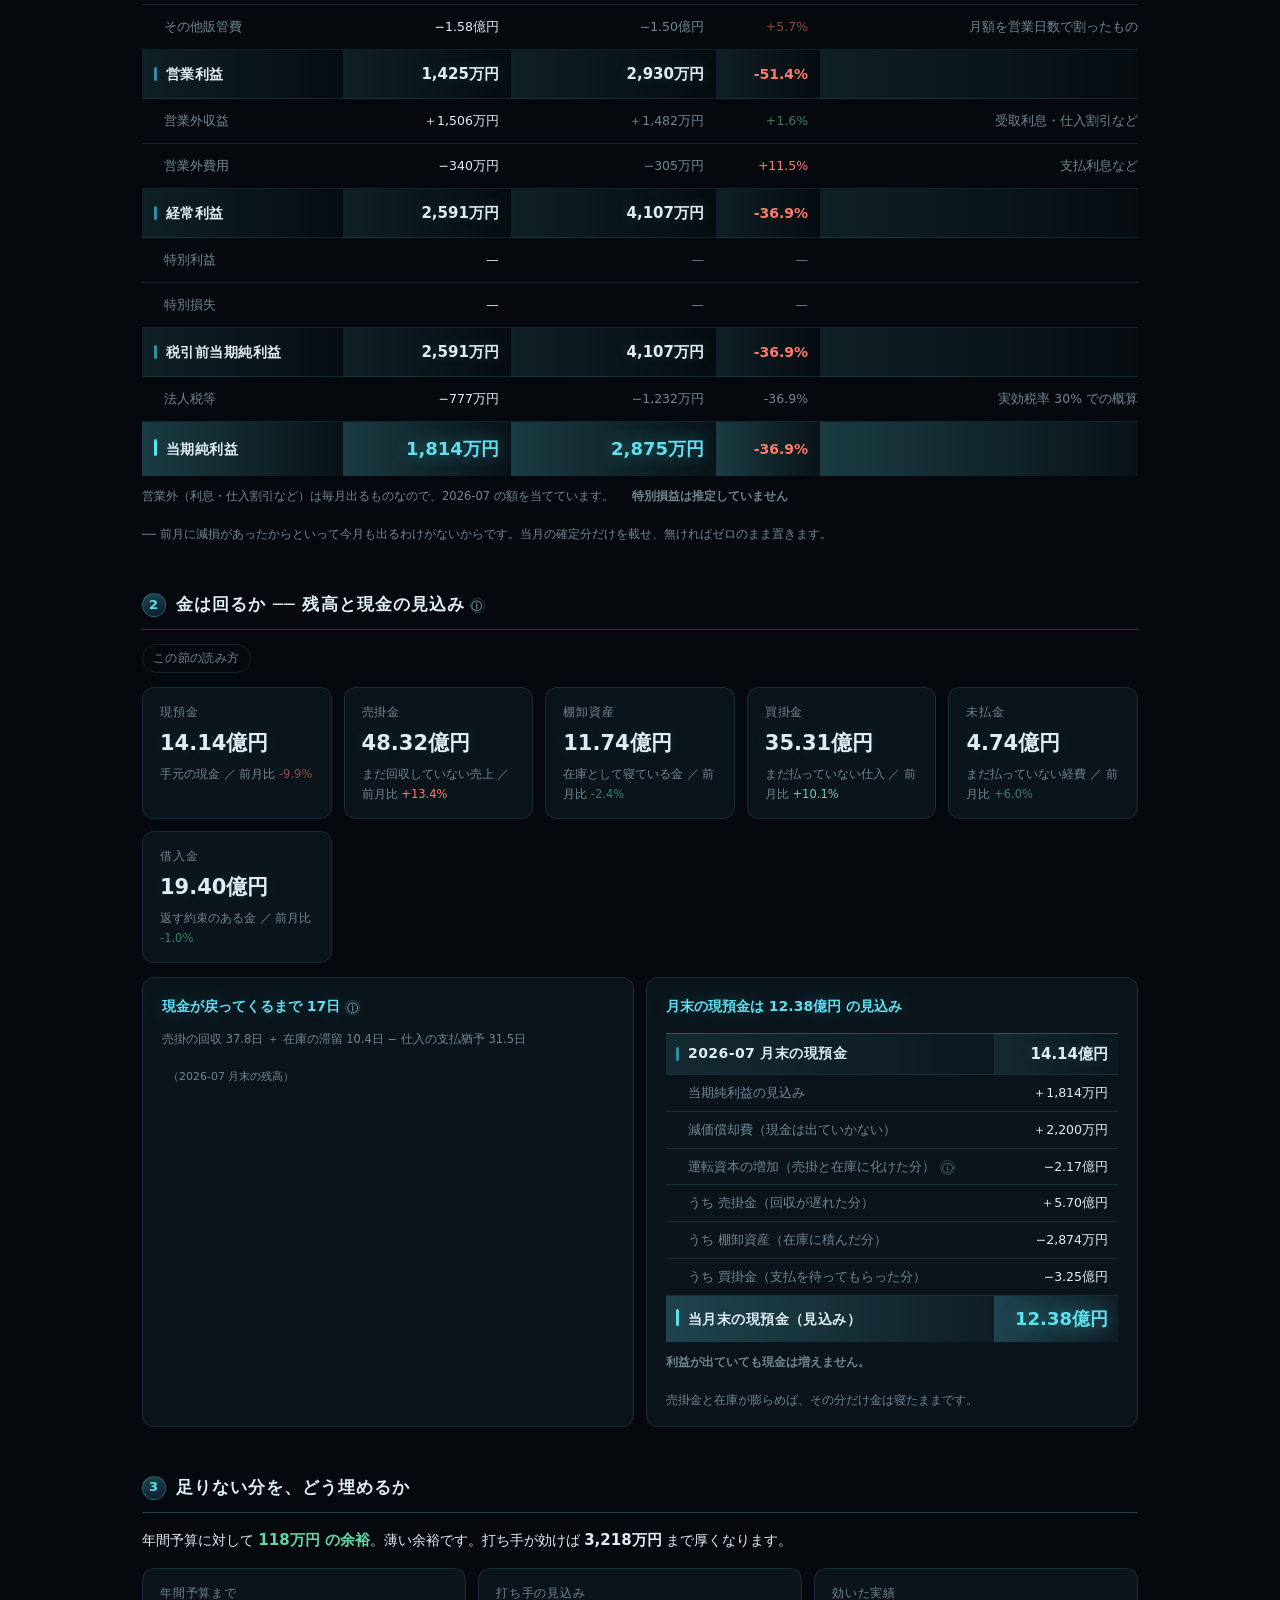
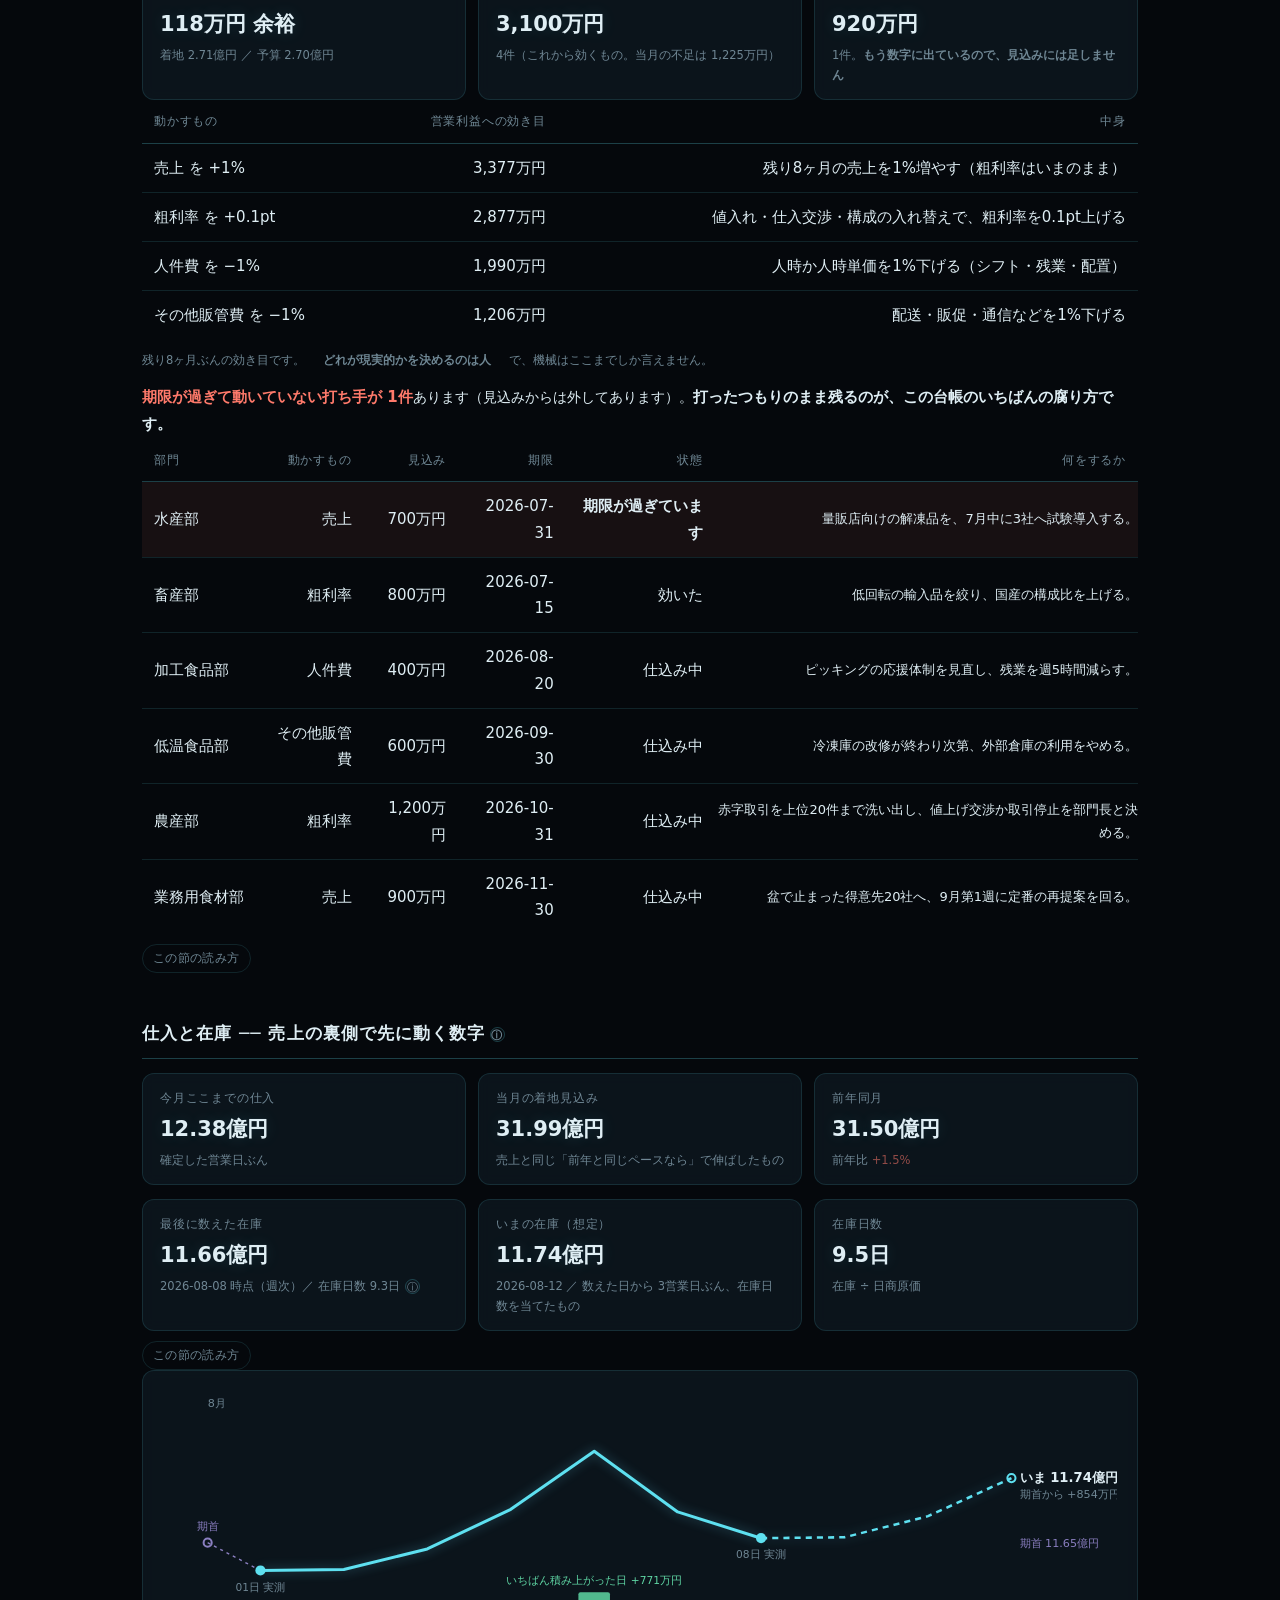
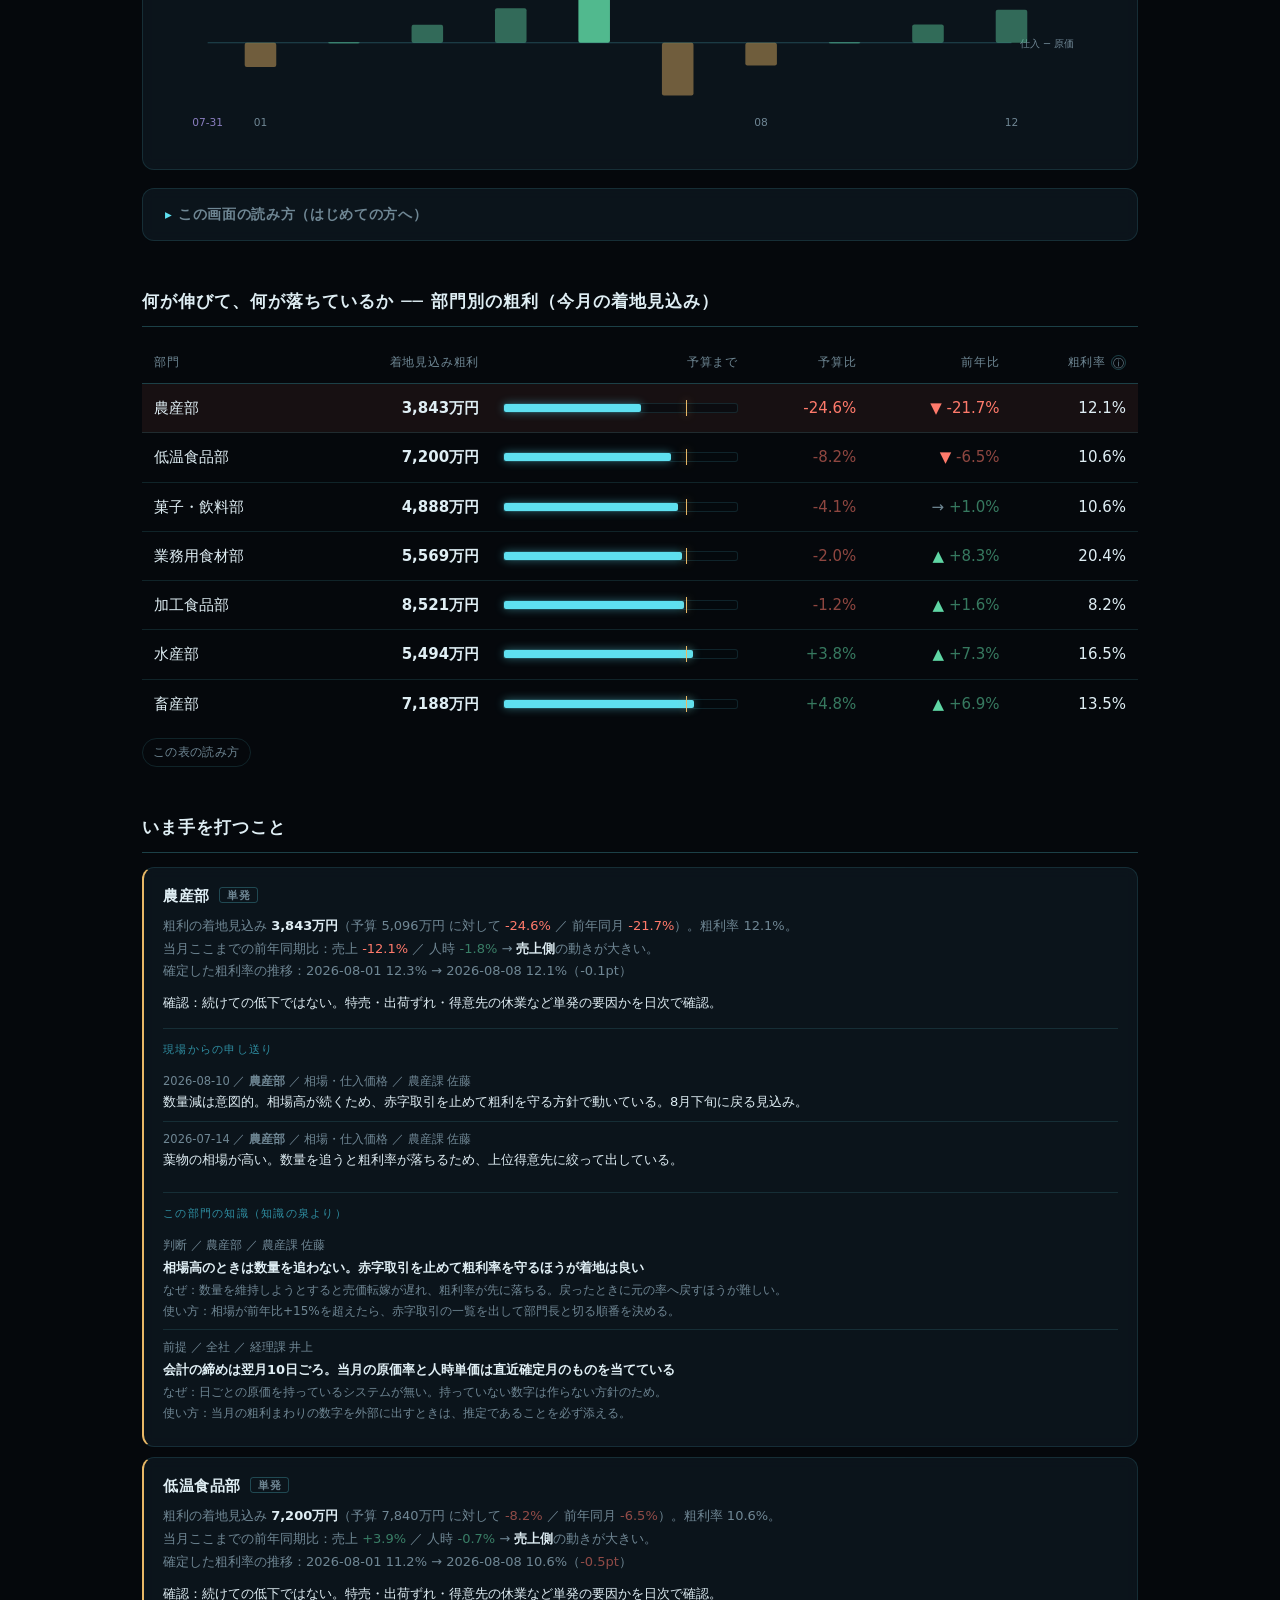
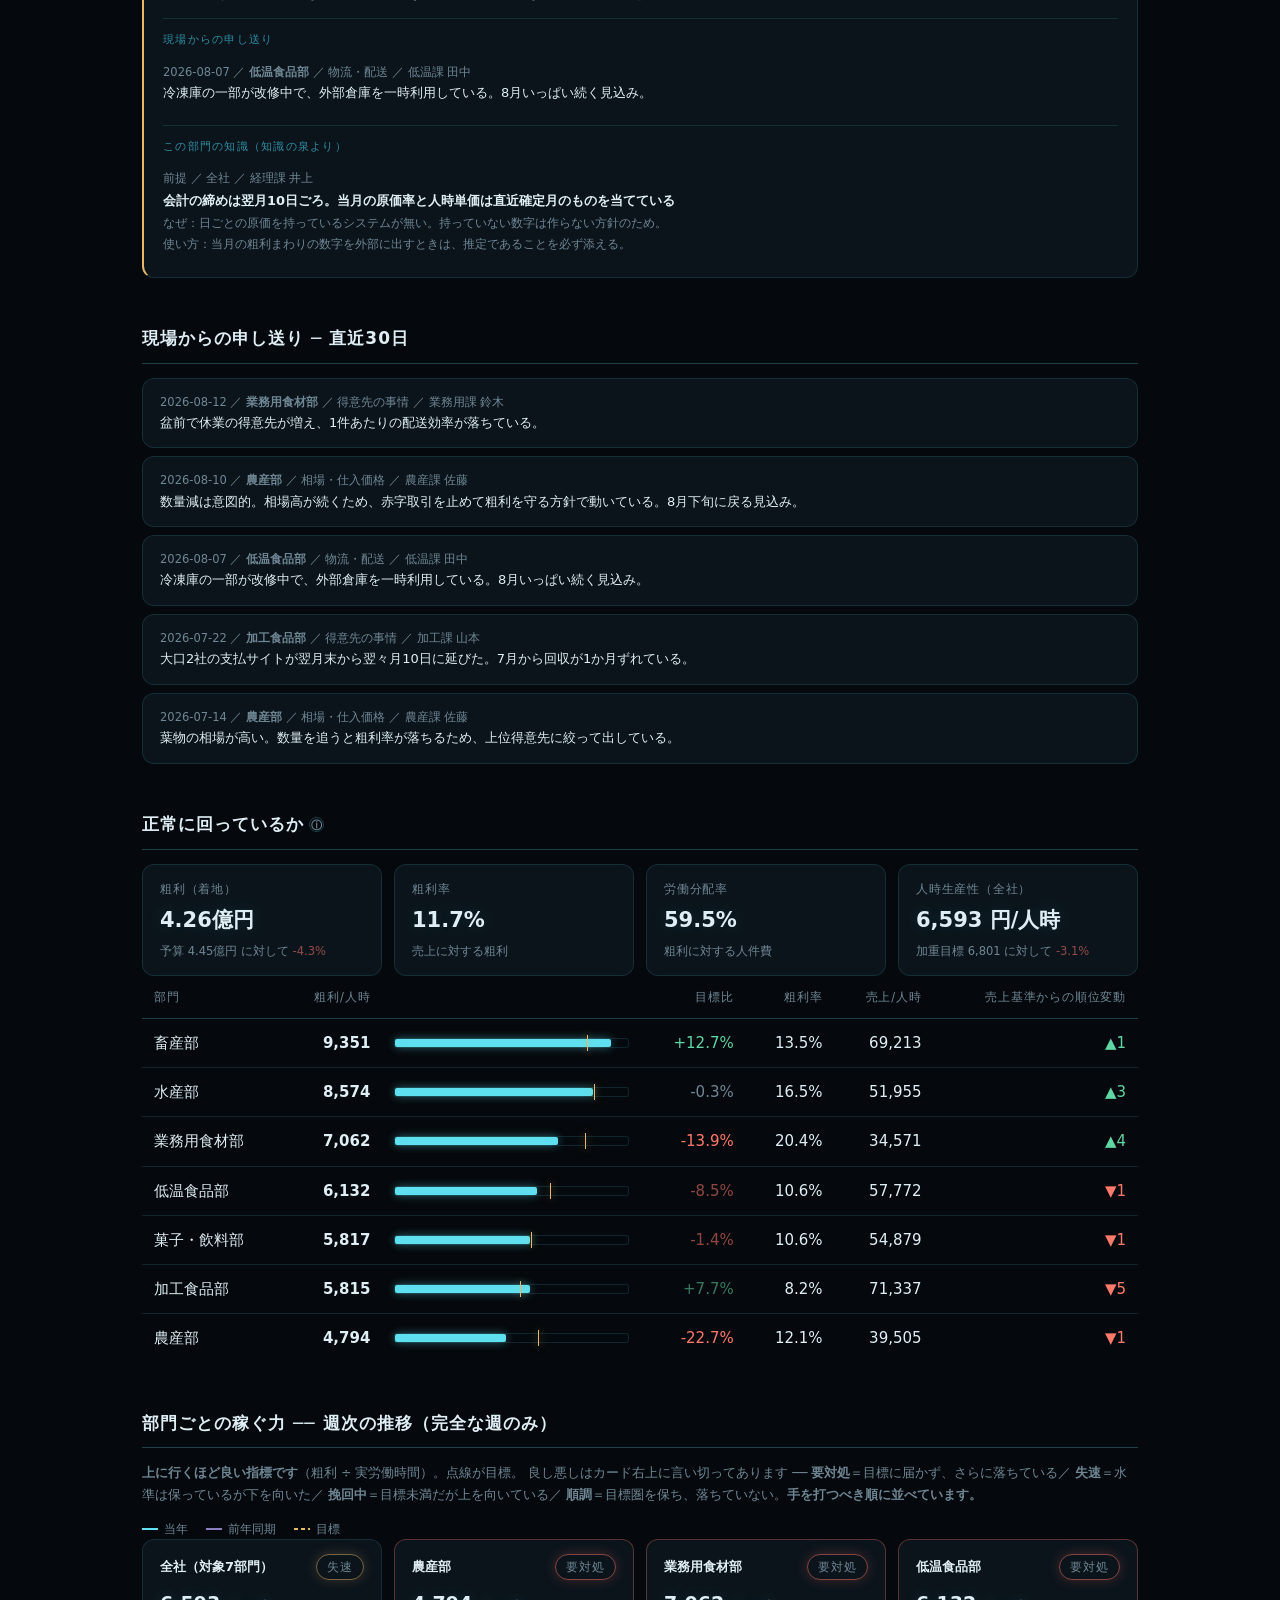
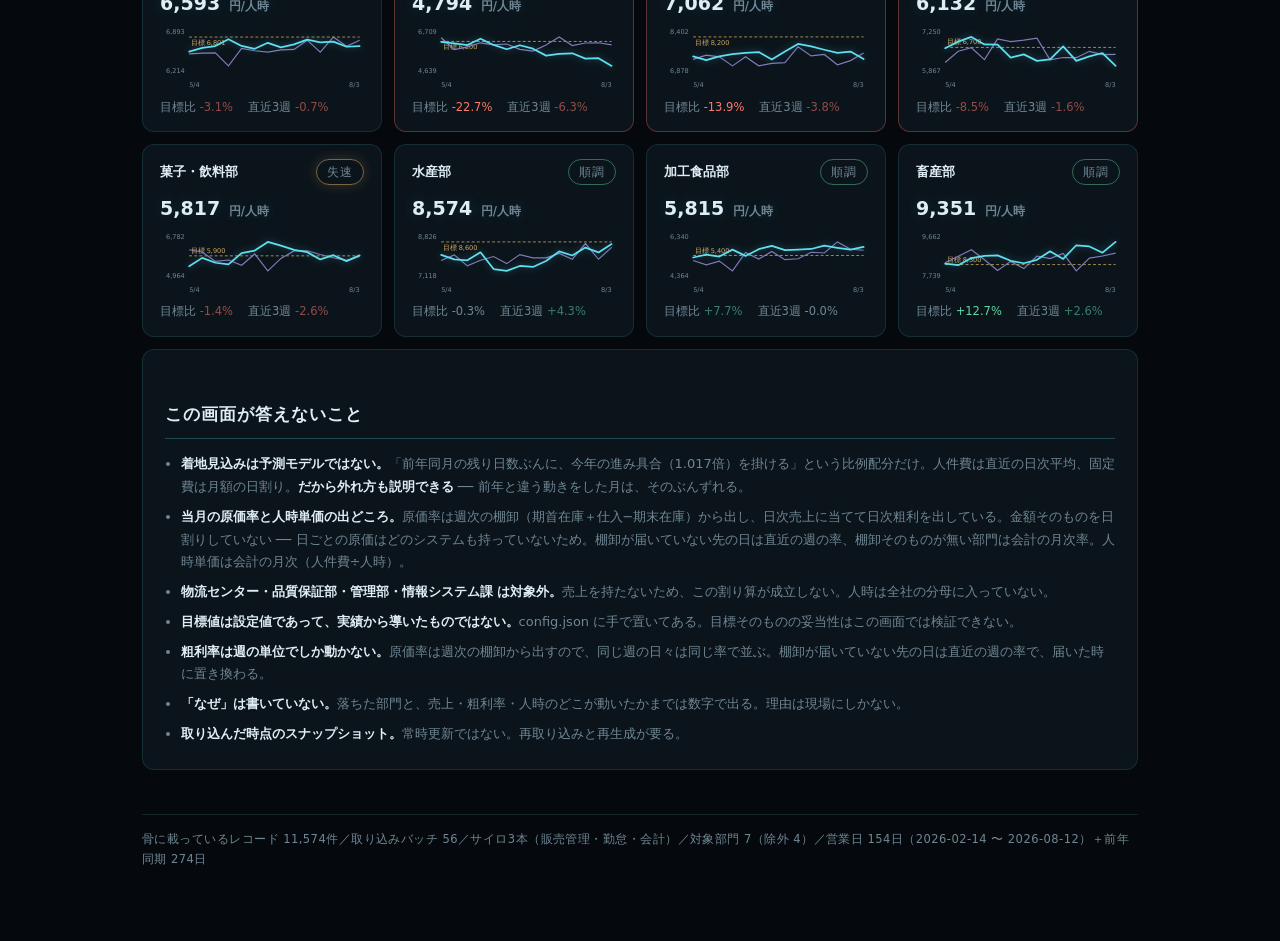
==== commit 02c9ba58: "営業利益の予算を予算書の12の数字にし、年間の絵に累計予算を引く 売上向けの重み（0.8〜1.2）を営業利益に当てていたので、前期が赤字の2月に 黒字の予算が立ち、前期7,300万の12月に2,700" ====
--- a/docs/index.html
+++ b/docs/index.html
@@ -410,15 +410,15 @@
 <header>
   <div class="eyebrow">架空食品商事株式会社</div>
   <h1>経営ステータス</h1>
-  <div class="sub">2026-09-05 00:11 時点 ／ データは 2026-08-12 まで届いています
-    <span class="stamp" title="この画面の版。URLの ?v= と一致していれば最新です">版 20260905-0011</span></div>
+  <div class="sub">2026-09-06 23:15 時点 ／ データは 2026-08-12 まで届いています
+    <span class="stamp" title="この画面の版。URLの ?v= と一致していれば最新です">版 20260906-2315</span></div>
 </header>
 
-<div class="notice"><b>当月の原価率と人時単価は、直近の確定月のものです。</b>会計が当月を締めるのは翌月10日ごろ。売上と労働時間は実績です。<b>その締めを待たずに着地を出すのが、この画面の役目です。</b></div>
+<div class="notice"><b>当月は、会計の締めを待たずに出した着地です。</b>売上と労働時間は日次の実績。原価率は週次の棚卸から（棚卸が届いていない先の日は直近の週の率）。人時単価は直近の確定月（賞与は引当なので、月ごとにはほぼ動きません）。</div>
 
 <details class="freshness"><summary>データの届き具合 ── 予定どおり届いています<span class="muted">（2026-08-13 時点）</span></summary><table><thead><tr><th>サイロ</th><th>種類</th><th>周期</th><th>最終データ日</th><th>経過</th><th>状態</th></tr></thead><tbody><tr class=""><td>A社販売管理</td><td>仕入</td><td>日次</td><td class="num">2026-08-12</td><td class="num">1日前</td><td>届いています</td></tr><tr class=""><td>A社販売管理</td><td>在庫</td><td>週次</td><td class="num">2026-08-08</td><td class="num">5日前</td><td>届いています</td></tr><tr class=""><td>A社販売管理</td><td>売上</td><td>日次</td><td class="num">2026-08-12</td><td class="num">1日前</td><td>届いています</td></tr><tr class=""><td>B社勤怠</td><td>労働時間</td><td>日次</td><td class="num">2026-08-12</td><td class="num">1日前</td><td>届いています</td></tr><tr class=""><td>C社会計</td><td>残高</td><td>月次</td><td class="num">2026-07-01</td><td class="num">43日前</td><td>届いています</td></tr><tr class=""><td>C社会計</td><td>試算表</td><td>月次</td><td class="num">2026-07-01</td><td class="num">43日前</td><td>届いています</td></tr><tr class=""><td>C社会計</td><td>部門損益</td><td>月次</td><td class="num">2026-07-01</td><td class="num">43日前</td><td>届いています</td></tr></tbody></table><p class="legend">置き場に届いたものを見張りが自動で取り込みます。受入仕様にない名前のファイルは<b>推測で取り込まず、保留へ退けます</b> ── 種別を当てにいくと、間違った種別のまま記録に入るためです。</p></details>
 
-<section class="landing"><div class="label">2026年8月　着地見込み ── 営業利益</div><div class="figure"><b>1,425万円</b><span class="unit">売上 36.39億円 ／ 粗利率 11.7%</span></div><div class="against"><div><span>予算 2,205万円</span><span class="down">-35.4%</span></div><div><span>前年同月 2,930万円</span><span class="down">-51.4%</span></div><div><span>すでに確定している分</span><b>530万円</b></div></div><div class="progress"><div class="track"><i class="done" style="width:38.5%"></i><i class="todo" style="width:61.5%"></i></div><div class="legend">実績 10営業日（2026-08-12 まで）＋ 見込み 16営業日 ＝ 月間 26営業日</div></div></section>
+<section class="landing"><div class="label">2026年8月　着地見込み ── 営業利益</div><div class="figure"><b>1,425万円</b><span class="unit">売上 36.39億円 ／ 粗利率 11.7%</span></div><div class="against"><div><span>予算 2,650万円</span><span class="down">-46.2%</span></div><div><span>前年同月 2,930万円</span><span class="down">-51.4%</span></div><div><span>すでに確定している分</span><b>530万円</b></div></div><div class="progress"><div class="track"><i class="done" style="width:38.5%"></i><i class="todo" style="width:61.5%"></i></div><div class="legend">実績 10営業日（2026-08-12 まで）＋ 見込み 16営業日 ＝ 月間 26営業日</div></div></section>
 
 <div class="breakdown"><div><div class="k">売上（着地）</div><div class="v">36.39億円</div><div class="n">前年 35.80億円 に対して <span class="up soft">+1.7%</span></div></div><div><div class="k">粗利（着地）</div><div class="v">4.26億円</div><div class="n">予算 4.45億円 に対して <span class="down soft">-4.3%</span></div></div><div><div class="k">粗利率</div><div class="v">11.7%</div><div class="n">前年 12.0% に対して <span class="flat">-0.3pt</span></div></div><div><div class="k">人件費（着地）</div><div class="v">2.53億円</div><div class="n">前年 2.52億円 に対して <span class="down soft">+0.7%</span></div></div><div><div class="k">その他固定費（着地）</div><div class="v">1.58億円</div><div class="n">月額を営業日数で日割り</div></div></div>
 
@@ -431,13 +431,13 @@
     <input type="radio" name="chart" id="ch-year">
     <div class="tabbar">
       <label for="ch-total">今月の着地（累計営業利益）</label>
-      <label for="ch-year">年間の着地</label>
+      <label for="ch-year">年間の着地（営業利益）</label>
       <label for="ch-amount">部門別 粗利の推移（月次）</label>
       <label for="ch-rate">部門別 粗利率の推移（月次）</label>
     </div>
 
     <div class="panel" id="p-total">
-      <svg viewBox="0 0 940 250" role="img" aria-label="今月の累計営業利益"><line x1="36" y1="182.6" x2="844" y2="182.6" stroke="var(--line)" stroke-width="1"/><line x1="36" y1="75.1" x2="844" y2="75.1" stroke="var(--muted)" stroke-width="1.2" stroke-dasharray="5 4"/><text x="850" y="79.1" fill="var(--muted)" font-size="12">予算 2,205万円</text><polyline fill="none" stroke="var(--prior)" stroke-width="2" points="36.0,192.9 68.3,181.9 100.6,172.5 133.0,166.1 165.3,158.1 197.6,146.2 229.9,155.4 262.2,145.6 294.6,138.2 326.9,132.2 359.2,124.8 391.5,114.6 423.8,123.1 456.2,112.6 488.5,106.6 520.8,100.1 553.1,94.4 585.4,81.4 617.8,90.8 650.1,80.2 682.4,66.1 714.7,57.9 747.0,51.8 779.4,40.8 811.7,50.2 844.0,39.8"/><polyline fill="none" stroke="var(--bar)" stroke-width="3" stroke-linejoin="round" points="36.0,195.3 68.3,186.2 100.6,179.8 133.0,175.1 165.3,170.2 197.6,162.1 229.9,172.8 262.2,165.1 294.6,159.6 326.9,156.8"/><polyline fill="none" stroke="var(--bar)" stroke-width="2.5" stroke-dasharray="6 5" points="326.9,156.8 359.2,154.0 391.5,151.3 423.8,148.6 456.2,145.8 488.5,143.1 520.8,140.4 553.1,137.7 585.4,134.9 617.8,132.2 650.1,129.5 682.4,126.8 714.7,124.0 747.0,121.3 779.4,118.6 811.7,115.9 844.0,113.1"/><circle cx="326.9" cy="156.8" r="4" fill="var(--bar)"/><line x1="326.9" y1="163.8" x2="326.9" y2="218" stroke="var(--line)" stroke-width="1"/><text x="326.9" y="231" fill="var(--muted)" font-size="11" text-anchor="middle">実績はここまで</text><circle cx="844.0" cy="113.1" r="4" fill="none" stroke="var(--bar)" stroke-width="2"/><text x="850" y="117.1" fill="var(--ink)" font-size="13" font-weight="700">1,425万円</text><text x="36" y="231" fill="var(--muted)" font-size="11">2026-08-01</text><text x="844" y="231" fill="var(--muted)" font-size="11" text-anchor="end">2026-08-31</text></svg>
+      <svg viewBox="0 0 940 250" role="img" aria-label="今月の累計営業利益"><line x1="36" y1="182.6" x2="844" y2="182.6" stroke="var(--line)" stroke-width="1"/><line x1="36" y1="53.4" x2="844" y2="53.4" stroke="var(--muted)" stroke-width="1.2" stroke-dasharray="5 4"/><text x="850" y="57.4" fill="var(--muted)" font-size="12">予算 2,650万円</text><polyline fill="none" stroke="var(--prior)" stroke-width="2" points="36.0,192.9 68.3,181.9 100.6,172.5 133.0,166.1 165.3,158.1 197.6,146.2 229.9,155.4 262.2,145.6 294.6,138.2 326.9,132.2 359.2,124.8 391.5,114.6 423.8,123.1 456.2,112.6 488.5,106.6 520.8,100.1 553.1,94.4 585.4,81.4 617.8,90.8 650.1,80.2 682.4,66.1 714.7,57.9 747.0,51.8 779.4,40.8 811.7,50.2 844.0,39.8"/><polyline fill="none" stroke="var(--bar)" stroke-width="3" stroke-linejoin="round" points="36.0,195.3 68.3,186.2 100.6,179.8 133.0,175.1 165.3,170.2 197.6,162.1 229.9,172.8 262.2,165.1 294.6,159.6 326.9,156.8"/><polyline fill="none" stroke="var(--bar)" stroke-width="2.5" stroke-dasharray="6 5" points="326.9,156.8 359.2,154.0 391.5,151.3 423.8,148.6 456.2,145.8 488.5,143.1 520.8,140.4 553.1,137.7 585.4,134.9 617.8,132.2 650.1,129.5 682.4,126.8 714.7,124.0 747.0,121.3 779.4,118.6 811.7,115.9 844.0,113.1"/><circle cx="326.9" cy="156.8" r="4" fill="var(--bar)"/><line x1="326.9" y1="163.8" x2="326.9" y2="218" stroke="var(--line)" stroke-width="1"/><text x="326.9" y="231" fill="var(--muted)" font-size="11" text-anchor="middle">実績はここまで</text><circle cx="844.0" cy="113.1" r="4" fill="none" stroke="var(--bar)" stroke-width="2"/><text x="850" y="117.1" fill="var(--ink)" font-size="13" font-weight="700">1,425万円</text><text x="36" y="231" fill="var(--muted)" font-size="11">2026-08-01</text><text x="844" y="231" fill="var(--muted)" font-size="11" text-anchor="end">2026-08-31</text></svg>
       <div class="keys">
         <span><i style="background:var(--bar)"></i>実績（10営業日）</span>
         <span><i class="dash"></i>着地までの見込み（残り16営業日）</span>
@@ -447,14 +447,14 @@
     </div>
 
     <div class="panel" id="p-year">
-      <svg viewBox="0 0 940 196" role="img" aria-label="月ごとの営業利益"><line x1="44" y1="134.7" x2="832" y2="134.7" stroke="var(--line-2)" stroke-width="1"/><polyline fill="none" stroke="var(--warn)" stroke-width="1.4" stroke-dasharray="5 4" points="55.4,107.7 98.2,107.7 121.1,108.0 163.9,108.0 186.8,106.9 229.6,106.9 252.4,104.7 295.2,104.7 318.1,107.4 360.9,107.4 383.8,106.9 426.6,106.9 449.4,105.8 492.2,105.8 515.1,104.9 557.9,104.9 580.8,101.3 623.6,101.3 646.4,110.2 689.2,110.2 712.1,112.5 754.9,112.5 777.8,106.3 820.6,106.3"/><text x="838" y="110.3" fill="var(--warn)" font-size="11">月の予算</text><rect x="58.4" y="108.7" width="36.8" height="26.1" rx="2" fill="var(--bar)" fill-opacity=".82"/><line x1="56.4" y1="107.5" x2="97.2" y2="107.5" stroke="var(--prior)" stroke-width="2.4"/><text x="76.8" y="188" fill="var(--muted)" font-size="11" text-anchor="middle">4月</text><rect x="124.1" y="115.5" width="36.8" height="19.2" rx="2" fill="var(--bar)" fill-opacity=".82"/><line x1="122.1" y1="122.9" x2="162.9" y2="122.9" stroke="var(--prior)" stroke-width="2.4"/><text x="142.5" y="188" fill="var(--muted)" font-size="11" text-anchor="middle">5月</text><rect x="189.8" y="109.4" width="36.8" height="25.3" rx="2" fill="var(--bar)" fill-opacity=".82"/><line x1="187.8" y1="119.7" x2="228.6" y2="119.7" stroke="var(--prior)" stroke-width="2.4"/><text x="208.2" y="188" fill="var(--muted)" font-size="11" text-anchor="middle">6月</text><rect x="255.4" y="93.5" width="36.8" height="41.3" rx="2" fill="var(--bar)" fill-opacity=".82"/><line x1="253.4" y1="93.1" x2="294.2" y2="93.1" stroke="var(--prior)" stroke-width="2.4"/><text x="273.8" y="188" fill="var(--muted)" font-size="11" text-anchor="middle">7月</text><rect x="321.1" y="117.1" width="36.8" height="17.6" rx="2" fill="var(--bar)" fill-opacity=".38" stroke="var(--bar)" stroke-width="1.6"/><line x1="319.1" y1="104.7" x2="359.9" y2="104.7" stroke="var(--prior)" stroke-width="2.4"/><text x="339.5" y="188" fill="var(--muted)" font-size="11" text-anchor="middle">8月</text><rect x="386.8" y="108.8" width="36.8" height="26.0" rx="2" fill="var(--bar)" fill-opacity=".10" stroke="var(--bar)" stroke-width="1.4" stroke-dasharray="4 3"/><line x1="384.8" y1="112.8" x2="425.6" y2="112.8" stroke="var(--prior)" stroke-width="2.4"/><text x="405.2" y="188" fill="var(--muted)" font-size="11" text-anchor="middle">9月</text><rect x="452.4" y="96.4" width="36.8" height="38.3" rx="2" fill="var(--bar)" fill-opacity=".10" stroke="var(--bar)" stroke-width="1.4" stroke-dasharray="4 3"/><line x1="450.4" y1="100.7" x2="491.2" y2="100.7" stroke="var(--prior)" stroke-width="2.4"/><text x="470.8" y="188" fill="var(--muted)" font-size="11" text-anchor="middle">10月</text><rect x="518.1" y="87.3" width="36.8" height="47.4" rx="2" fill="var(--bar)" fill-opacity=".10" stroke="var(--bar)" stroke-width="1.4" stroke-dasharray="4 3"/><line x1="516.1" y1="91.6" x2="556.9" y2="91.6" stroke="var(--prior)" stroke-width="2.4"/><text x="536.5" y="188" fill="var(--muted)" font-size="11" text-anchor="middle">11月</text><rect x="583.8" y="39.0" width="36.8" height="95.7" rx="2" fill="var(--bar)" fill-opacity=".10" stroke="var(--bar)" stroke-width="1.4" stroke-dasharray="4 3"/><line x1="581.8" y1="44.2" x2="622.6" y2="44.2" stroke="var(--prior)" stroke-width="2.4"/><text x="602.2" y="188" fill="var(--muted)" font-size="11" text-anchor="middle">12月</text><rect x="649.4" y="134.7" width="36.8" height="2.9" rx="2" fill="var(--bad)" fill-opacity=".10" stroke="var(--bad)" stroke-width="1.4" stroke-dasharray="4 3"/><line x1="647.4" y1="141.3" x2="688.2" y2="141.3" stroke="var(--prior)" stroke-width="2.4"/><text x="667.8" y="188" fill="var(--muted)" font-size="11" text-anchor="middle">1月</text><rect x="715.1" y="134.7" width="36.8" height="23.3" rx="2" fill="var(--bad)" fill-opacity=".10" stroke="var(--bad)" stroke-width="1.4" stroke-dasharray="4 3"/><line x1="713.1" y1="161.0" x2="753.9" y2="161.0" stroke="var(--prior)" stroke-width="2.4"/><text x="733.5" y="188" fill="var(--muted)" font-size="11" text-anchor="middle">2月</text><rect x="780.8" y="109.6" width="36.8" height="25.1" rx="2" fill="var(--bar)" fill-opacity=".10" stroke="var(--bar)" stroke-width="1.4" stroke-dasharray="4 3"/><line x1="778.8" y1="113.6" x2="819.6" y2="113.6" stroke="var(--prior)" stroke-width="2.4"/><text x="799.2" y="188" fill="var(--muted)" font-size="11" text-anchor="middle">3月</text></svg><svg viewBox="0 0 940 210" role="img" aria-label="年間の着地"><line x1="44" y1="170.8" x2="832" y2="170.8" stroke="var(--line)" stroke-width="1"/><line x1="44" y1="39.5" x2="832" y2="39.5" stroke="var(--warn)" stroke-width="1.2" stroke-dasharray="5 4"/><polyline fill="none" stroke="var(--prior)" stroke-width="2" points="76.8,160.1 142.5,155.4 208.2,149.5 273.8,133.2 339.5,121.4 405.2,112.8 470.8,99.4 536.5,82.5 602.2,46.9 667.8,49.5 733.5,59.8 799.2,51.5"/><polyline fill="none" stroke="var(--bar)" stroke-width="3" stroke-linejoin="round" points="76.8,160.5 142.5,153.0 208.2,143.1 273.8,126.9"/><polyline fill="none" stroke="var(--bar)" stroke-width="2.5" stroke-dasharray="6 5" points="273.8,126.9 339.5,119.9 405.2,109.7 470.8,94.7 536.5,76.1 602.2,38.5 667.8,39.6 733.5,48.8 799.2,39.0"/><circle cx="273.8" cy="126.9" r="4" fill="var(--bar)"/><line x1="273.8" y1="133.9" x2="273.8" y2="186" stroke="var(--line-2)" stroke-width="1"/><text x="273.8" y="202" fill="var(--muted)" font-size="11" text-anchor="middle">確定はここまで</text><circle cx="799.2" cy="39.0" r="4" fill="none" stroke="var(--bar)" stroke-width="2"/><text x="838" y="43.0" fill="var(--ink)" font-size="13" font-weight="700">着地 2.71億円</text><text x="838" y="73.0" fill="var(--prior)" font-size="11" font-weight="400">前期 2.45億円</text><text x="838" y="58.0" fill="var(--warn)" font-size="11" font-weight="400">予算 2.70億円</text></svg>
-      <p class="verdict"><b class="warn">年間の着地 2.71億円 ── 予算とほぼ同じ線</b>（年間予算 2.70億円に対して <span class="flat">+0.4%</span>）<br>確定しているのは4ヶ月ぶん。残り8ヶ月が見込みより<b>0.7%</b>下ぶれすると、予算に届きません。<br>前期 2.45億円に対して <span class="up">+10.5%</span>。7月まで確定、8月は当月の見込み、残り7ヶ月は前期の同じ月に当期のここまでの伸び（売上・原価・人件費・経費それぞれ）を当てた予測です。<br>2月は営業赤字の見込み（-1,885万円）。ここが年間の足を引いています。</p>
+      <svg viewBox="0 0 940 196" role="img" aria-label="月ごとの営業利益"><line x1="44" y1="131.5" x2="832" y2="131.5" stroke="var(--line-2)" stroke-width="1"/><polyline fill="none" stroke="var(--warn)" stroke-width="1.4" stroke-dasharray="5 4" points="55.4,103.8 98.2,103.8 121.1,118.8 163.9,118.8 186.8,115.9 229.6,115.9 252.4,88.7 295.2,88.7 318.1,100.9 360.9,100.9 383.8,109.0 426.6,109.0 449.4,96.8 492.2,96.8 515.1,87.6 557.9,87.6 580.8,39.0 623.6,39.0 646.4,137.9 689.2,137.9 712.1,158.1 754.9,158.1 777.8,109.6 820.6,109.6"/><text x="838" y="113.6" fill="var(--warn)" font-size="11">月の予算</text><rect x="58.4" y="107.2" width="36.8" height="24.3" rx="2" fill="var(--bar)" fill-opacity=".82"><title>4月（確定）営業利益 2,104万円 ／ 予算 2,400万円 ／ 前期同月 2,199万円</title></rect><line x1="56.4" y1="106.1" x2="97.2" y2="106.1" stroke="var(--prior)" stroke-width="2.4"/><text x="76.8" y="188" fill="var(--muted)" font-size="11" text-anchor="middle">4月</text><rect x="124.1" y="113.6" width="36.8" height="17.9" rx="2" fill="var(--bar)" fill-opacity=".82"><title>5月（確定）営業利益 1,553万円 ／ 予算 1,100万円 ／ 前期同月 960万円</title></rect><line x1="122.1" y1="120.4" x2="162.9" y2="120.4" stroke="var(--prior)" stroke-width="2.4"/><text x="142.5" y="188" fill="var(--muted)" font-size="11" text-anchor="middle">5月</text><rect x="189.8" y="107.9" width="36.8" height="23.6" rx="2" fill="var(--bar)" fill-opacity=".82"><title>6月（確定）営業利益 2,045万円 ／ 予算 1,350万円 ／ 前期同月 1,214万円</title></rect><line x1="187.8" y1="117.5" x2="228.6" y2="117.5" stroke="var(--prior)" stroke-width="2.4"/><text x="208.2" y="188" fill="var(--muted)" font-size="11" text-anchor="middle">6月</text><rect x="255.4" y="93.0" width="36.8" height="38.5" rx="2" fill="var(--bar)" fill-opacity=".82"><title>7月（確定）営業利益 3,331万円 ／ 予算 3,700万円 ／ 前期同月 3,365万円</title></rect><line x1="253.4" y1="92.6" x2="294.2" y2="92.6" stroke="var(--prior)" stroke-width="2.4"/><text x="273.8" y="188" fill="var(--muted)" font-size="11" text-anchor="middle">7月</text><rect x="321.1" y="115.0" width="36.8" height="16.5" rx="2" fill="var(--bar)" fill-opacity=".38" stroke="var(--bar)" stroke-width="1.6"><title>8月（当月の見込み）営業利益 1,425万円 ／ 予算 2,650万円 ／ 前期同月 2,426万円</title></rect><line x1="319.1" y1="103.5" x2="359.9" y2="103.5" stroke="var(--prior)" stroke-width="2.4"/><text x="339.5" y="188" fill="var(--muted)" font-size="11" text-anchor="middle">8月</text><rect x="386.8" y="107.3" width="36.8" height="24.2" rx="2" fill="var(--bar)" fill-opacity=".10" stroke="var(--bar)" stroke-width="1.4" stroke-dasharray="4 3"><title>9月（予測）営業利益 2,096万円 ／ 予算 1,950万円 ／ 前期同月 1,772万円</title></rect><line x1="384.8" y1="111.0" x2="425.6" y2="111.0" stroke="var(--prior)" stroke-width="2.4"/><text x="405.2" y="188" fill="var(--muted)" font-size="11" text-anchor="middle">9月</text><rect x="452.4" y="95.7" width="36.8" height="35.8" rx="2" fill="var(--bar)" fill-opacity=".10" stroke="var(--bar)" stroke-width="1.4" stroke-dasharray="4 3"><title>10月（予測）営業利益 3,095万円 ／ 予算 3,000万円 ／ 前期同月 2,746万円</title></rect><line x1="450.4" y1="99.8" x2="491.2" y2="99.8" stroke="var(--prior)" stroke-width="2.4"/><text x="470.8" y="188" fill="var(--muted)" font-size="11" text-anchor="middle">10月</text><rect x="518.1" y="87.2" width="36.8" height="44.3" rx="2" fill="var(--bar)" fill-opacity=".10" stroke="var(--bar)" stroke-width="1.4" stroke-dasharray="4 3"><title>11月（予測）営業利益 3,831万円 ／ 予算 3,800万円 ／ 前期同月 3,480万円</title></rect><line x1="516.1" y1="91.3" x2="556.9" y2="91.3" stroke="var(--prior)" stroke-width="2.4"/><text x="536.5" y="188" fill="var(--muted)" font-size="11" text-anchor="middle">11月</text><rect x="583.8" y="42.2" width="36.8" height="89.3" rx="2" fill="var(--bar)" fill-opacity=".10" stroke="var(--bar)" stroke-width="1.4" stroke-dasharray="4 3"><title>12月（予測）営業利益 7,727万円 ／ 予算 8,000万円 ／ 前期同月 7,311万円</title></rect><line x1="581.8" y1="47.0" x2="622.6" y2="47.0" stroke="var(--prior)" stroke-width="2.4"/><text x="602.2" y="188" fill="var(--muted)" font-size="11" text-anchor="middle">12月</text><rect x="649.4" y="131.5" width="36.8" height="2.7" rx="2" fill="var(--bad)" fill-opacity=".10" stroke="var(--bad)" stroke-width="1.4" stroke-dasharray="4 3"><title>1月（予測）営業利益 -232万円 ／ 予算 -550万円 ／ 前期同月 -527万円</title></rect><line x1="647.4" y1="137.6" x2="688.2" y2="137.6" stroke="var(--prior)" stroke-width="2.4"/><text x="667.8" y="188" fill="var(--muted)" font-size="11" text-anchor="middle">1月</text><rect x="715.1" y="131.5" width="36.8" height="21.8" rx="2" fill="var(--bad)" fill-opacity=".10" stroke="var(--bad)" stroke-width="1.4" stroke-dasharray="4 3"><title>2月（予測）営業利益 -1,885万円 ／ 予算 -2,300万円 ／ 前期同月 -2,118万円</title></rect><line x1="713.1" y1="156.0" x2="753.9" y2="156.0" stroke="var(--prior)" stroke-width="2.4"/><text x="733.5" y="188" fill="var(--muted)" font-size="11" text-anchor="middle">2月</text><rect x="780.8" y="108.1" width="36.8" height="23.4" rx="2" fill="var(--bar)" fill-opacity=".10" stroke="var(--bar)" stroke-width="1.4" stroke-dasharray="4 3"><title>3月（予測）営業利益 2,028万円 ／ 予算 1,900万円 ／ 前期同月 1,707万円</title></rect><line x1="778.8" y1="111.8" x2="819.6" y2="111.8" stroke="var(--prior)" stroke-width="2.4"/><text x="799.2" y="188" fill="var(--muted)" font-size="11" text-anchor="middle">3月</text></svg><svg viewBox="0 0 940 210" role="img" aria-label="年間の着地"><line x1="44" y1="170.8" x2="832" y2="170.8" stroke="var(--line)" stroke-width="1"/><polyline fill="none" stroke="var(--warn)" stroke-width="1.2" stroke-dasharray="5 4" points="76.8,159.4 142.5,154.2 208.2,147.8 273.8,130.3 339.5,117.8 405.2,108.5 470.8,94.4 536.5,76.4 602.2,38.5 667.8,41.1 733.5,52.0 799.2,43.0"/><polyline fill="none" stroke="var(--prior)" stroke-width="2" points="76.8,160.4 142.5,155.8 208.2,150.1 273.8,134.2 339.5,122.7 405.2,114.3 470.8,101.3 536.5,84.8 602.2,50.2 667.8,52.7 733.5,62.8 799.2,54.7"/><polyline fill="none" stroke="var(--bar)" stroke-width="3" stroke-linejoin="round" points="76.8,160.8 142.5,153.5 208.2,143.8 273.8,128.0"/><polyline fill="none" stroke="var(--bar)" stroke-width="2.5" stroke-dasharray="6 5" points="273.8,128.0 339.5,121.3 405.2,111.4 470.8,96.7 536.5,78.6 602.2,42.0 667.8,43.1 733.5,52.0 799.2,42.5"/><circle cx="273.8" cy="128.0" r="4" fill="var(--bar)"/><line x1="273.8" y1="135.0" x2="273.8" y2="186" stroke="var(--line-2)" stroke-width="1"/><text x="273.8" y="202" fill="var(--muted)" font-size="11" text-anchor="middle">確定はここまで</text><circle cx="799.2" cy="42.5" r="4" fill="none" stroke="var(--bar)" stroke-width="2"/><circle cx="76.8" cy="160.8" r="11" fill="#000" fill-opacity="0" pointer-events="all"><title>4月末 累計 2,104万円 ／ 累計予算 2,400万円（-296万円） ／ 前期 2,199万円</title></circle><circle cx="142.5" cy="153.5" r="11" fill="#000" fill-opacity="0" pointer-events="all"><title>5月末 累計 3,657万円 ／ 累計予算 3,500万円（+157万円） ／ 前期 3,158万円</title></circle><circle cx="208.2" cy="143.8" r="11" fill="#000" fill-opacity="0" pointer-events="all"><title>6月末 累計 5,702万円 ／ 累計予算 4,850万円（+852万円） ／ 前期 4,372万円</title></circle><circle cx="273.8" cy="128.0" r="11" fill="#000" fill-opacity="0" pointer-events="all"><title>7月末 累計 9,033万円 ／ 累計予算 8,550万円（+483万円） ／ 前期 7,737万円</title></circle><circle cx="339.5" cy="121.3" r="11" fill="#000" fill-opacity="0" pointer-events="all"><title>8月末 累計 1.05億円 ／ 累計予算 1.12億円（-742万円） ／ 前期 1.02億円</title></circle><circle cx="405.2" cy="111.4" r="11" fill="#000" fill-opacity="0" pointer-events="all"><title>9月末 累計 1.26億円 ／ 累計予算 1.31億円（-596万円） ／ 前期 1.19億円</title></circle><circle cx="470.8" cy="96.7" r="11" fill="#000" fill-opacity="0" pointer-events="all"><title>10月末 累計 1.56億円 ／ 累計予算 1.61億円（-501万円） ／ 前期 1.47億円</title></circle><circle cx="536.5" cy="78.6" r="11" fill="#000" fill-opacity="0" pointer-events="all"><title>11月末 累計 1.95億円 ／ 累計予算 2.00億円（-470万円） ／ 前期 1.82億円</title></circle><circle cx="602.2" cy="42.0" r="11" fill="#000" fill-opacity="0" pointer-events="all"><title>12月末 累計 2.72億円 ／ 累計予算 2.79億円（-743万円） ／ 前期 2.55億円</title></circle><circle cx="667.8" cy="43.1" r="11" fill="#000" fill-opacity="0" pointer-events="all"><title>1月末 累計 2.70億円 ／ 累計予算 2.74億円（-425万円） ／ 前期 2.49億円</title></circle><circle cx="733.5" cy="52.0" r="11" fill="#000" fill-opacity="0" pointer-events="all"><title>2月末 累計 2.51億円 ／ 累計予算 2.51億円（-10万円） ／ 前期 2.28億円</title></circle><circle cx="799.2" cy="42.5" r="11" fill="#000" fill-opacity="0" pointer-events="all"><title>3月末 累計 2.71億円 ／ 累計予算 2.70億円（+118万円） ／ 前期 2.45億円</title></circle><text x="838" y="46.5" fill="var(--ink)" font-size="13" font-weight="700">着地 2.71億円</text><text x="838" y="76.5" fill="var(--prior)" font-size="11" font-weight="400">前期 2.45億円</text><text x="838" y="61.5" fill="var(--warn)" font-size="11" font-weight="400">予算 2.70億円</text></svg>
+      <p class="verdict"><b class="warn">年間の着地 2.71億円 ── 予算とほぼ同じ線</b>（年間予算 2.70億円に対して <span class="flat">+0.4%</span>）<br>確定しているのは4ヶ月ぶん。残り8ヶ月が見込みより<b>0.7%</b>下ぶれすると、予算に届きません。<br>前期 2.45億円に対して <span class="up">+10.5%</span>。7月まで確定、8月は当月の見込み、残り7ヶ月は前期の同じ月に当期のここまでの伸び（売上・原価・人件費・経費それぞれ）を当てた予測です。<br>7月末までの累計は予算より483万円上。8月の見込みを足すと742万円下。予算をいちばん割っているのは8月（当月の見込み、1,225万円）。</p>
       <div class="keys">
         <span><i style="background:var(--bar)"></i>確定した月</span>
         <span><i style="background:var(--bar);opacity:.38"></i>当月（着地の見込み）</span>
         <span><i class="dash"></i>まだ来ていない月（予測）</span>
         <span><i style="background:var(--prior)"></i>前期の同じ月</span>
-        <span><i style="background:var(--warn)"></i>予算</span>
+        <span><i style="background:var(--warn)"></i>予算（上は月ごと、下は累計）</span>
       </div>
       <div class="legend"><b>この画面が答えないこと。</b>先の月は予測です ──
         前期の同じ月に、当期のここまでの伸び（売上・原価・人件費・経費それぞれ）を当てただけのもので、
@@ -500,7 +500,7 @@
 
 <section>
   <h2><span class="q">3</span>足りない分を、どう埋めるか</h2>
-  <p class="verdict">年間予算に対して <b class="ok">118万円 の余裕</b>。薄い余裕です。打ち手が効けば <b>3,218万円</b> まで厚くなります。</p><div class="breakdown"><div><div class="k">年間予算まで</div><div class="v ok">118万円 余裕</div><div class="n">着地 2.71億円 ／ 予算 2.70億円</div></div><div><div class="k">打ち手の見込み</div><div class="v">3,100万円</div><div class="n">4件（これから効くもの。当月の不足は 780万円）</div></div><div><div class="k">効いた実績</div><div class="v ok">920万円</div><div class="n">1件。<b>もう数字に出ているので、見込みには足しません</b></div></div></div><table><thead><tr><th class="name">動かすもの</th><th>営業利益への効き目</th><th>中身</th></tr></thead><tbody><tr><td class="name">売上 を +1%</td><td class="v">3,377万円</td><td>残り8ヶ月の売上を1%増やす（粗利率はいまのまま）</td></tr><tr><td class="name">粗利率 を +0.1pt</td><td class="v">2,877万円</td><td>値入れ・仕入交渉・構成の入れ替えで、粗利率を0.1pt上げる</td></tr><tr><td class="name">人件費 を −1%</td><td class="v">1,990万円</td><td>人時か人時単価を1%下げる（シフト・残業・配置）</td></tr><tr><td class="name">その他販管費 を −1%</td><td class="v">1,206万円</td><td>配送・販促・通信などを1%下げる</td></tr></tbody></table><p class="legend">残り8ヶ月ぶんの効き目です。<b>どれが現実的かを決めるのは人</b>で、機械はここまでしか言えません。</p><p class="verdict"><b class="bad">期限が過ぎて動いていない打ち手が 1件</b>あります（見込みからは外してあります）。<b>打ったつもりのまま残るのが、この台帳のいちばんの腐り方です。</b></p><table><thead><tr><th class="name">部門</th><th>動かすもの</th><th>見込み</th><th>期限</th><th>状態</th><th>何をするか</th></tr></thead><tbody><tr class="worst"><td class="name">水産部</td><td>売上</td><td class="v">700万円</td><td>2026-07-31</td><td><b class="bad">期限が過ぎています</b></td><td class="note">量販店向けの解凍品を、7月中に3社へ試験導入する。</td></tr><tr><td class="name">畜産部</td><td>粗利率</td><td class="v">800万円</td><td>2026-07-15</td><td>効いた</td><td class="note">低回転の輸入品を絞り、国産の構成比を上げる。</td></tr><tr><td class="name">加工食品部</td><td>人件費</td><td class="v">400万円</td><td>2026-08-20</td><td>仕込み中</td><td class="note">ピッキングの応援体制を見直し、残業を週5時間減らす。</td></tr><tr><td class="name">低温食品部</td><td>その他販管費</td><td class="v">600万円</td><td>2026-09-30</td><td>仕込み中</td><td class="note">冷凍庫の改修が終わり次第、外部倉庫の利用をやめる。</td></tr><tr><td class="name">農産部</td><td>粗利率</td><td class="v">1,200万円</td><td>2026-10-31</td><td>仕込み中</td><td class="note">赤字取引を上位20件まで洗い出し、値上げ交渉か取引停止を部門長と決める。</td></tr><tr><td class="name">業務用食材部</td><td>売上</td><td class="v">900万円</td><td>2026-11-30</td><td>仕込み中</td><td class="note">盆で止まった得意先20社へ、9月第1週に定番の再提案を回る。</td></tr></tbody></table>
+  <p class="verdict">年間予算に対して <b class="ok">118万円 の余裕</b>。薄い余裕です。打ち手が効けば <b>3,218万円</b> まで厚くなります。</p><div class="breakdown"><div><div class="k">年間予算まで</div><div class="v ok">118万円 余裕</div><div class="n">着地 2.71億円 ／ 予算 2.70億円</div></div><div><div class="k">打ち手の見込み</div><div class="v">3,100万円</div><div class="n">4件（これから効くもの。当月の不足は 1,225万円）</div></div><div><div class="k">効いた実績</div><div class="v ok">920万円</div><div class="n">1件。<b>もう数字に出ているので、見込みには足しません</b></div></div></div><table><thead><tr><th class="name">動かすもの</th><th>営業利益への効き目</th><th>中身</th></tr></thead><tbody><tr><td class="name">売上 を +1%</td><td class="v">3,377万円</td><td>残り8ヶ月の売上を1%増やす（粗利率はいまのまま）</td></tr><tr><td class="name">粗利率 を +0.1pt</td><td class="v">2,877万円</td><td>値入れ・仕入交渉・構成の入れ替えで、粗利率を0.1pt上げる</td></tr><tr><td class="name">人件費 を −1%</td><td class="v">1,990万円</td><td>人時か人時単価を1%下げる（シフト・残業・配置）</td></tr><tr><td class="name">その他販管費 を −1%</td><td class="v">1,206万円</td><td>配送・販促・通信などを1%下げる</td></tr></tbody></table><p class="legend">残り8ヶ月ぶんの効き目です。<b>どれが現実的かを決めるのは人</b>で、機械はここまでしか言えません。</p><p class="verdict"><b class="bad">期限が過ぎて動いていない打ち手が 1件</b>あります（見込みからは外してあります）。<b>打ったつもりのまま残るのが、この台帳のいちばんの腐り方です。</b></p><table><thead><tr><th class="name">部門</th><th>動かすもの</th><th>見込み</th><th>期限</th><th>状態</th><th>何をするか</th></tr></thead><tbody><tr class="worst"><td class="name">水産部</td><td>売上</td><td class="v">700万円</td><td>2026-07-31</td><td><b class="bad">期限が過ぎています</b></td><td class="note">量販店向けの解凍品を、7月中に3社へ試験導入する。</td></tr><tr><td class="name">畜産部</td><td>粗利率</td><td class="v">800万円</td><td>2026-07-15</td><td>効いた</td><td class="note">低回転の輸入品を絞り、国産の構成比を上げる。</td></tr><tr><td class="name">加工食品部</td><td>人件費</td><td class="v">400万円</td><td>2026-08-20</td><td>仕込み中</td><td class="note">ピッキングの応援体制を見直し、残業を週5時間減らす。</td></tr><tr><td class="name">低温食品部</td><td>その他販管費</td><td class="v">600万円</td><td>2026-09-30</td><td>仕込み中</td><td class="note">冷凍庫の改修が終わり次第、外部倉庫の利用をやめる。</td></tr><tr><td class="name">農産部</td><td>粗利率</td><td class="v">1,200万円</td><td>2026-10-31</td><td>仕込み中</td><td class="note">赤字取引を上位20件まで洗い出し、値上げ交渉か取引停止を部門長と決める。</td></tr><tr><td class="name">業務用食材部</td><td>売上</td><td class="v">900万円</td><td>2026-11-30</td><td>仕込み中</td><td class="note">盆で止まった得意先20社へ、9月第1週に定番の再提案を回る。</td></tr></tbody></table>
   <details class="why"><summary>この節の読み方</summary>
   <p class="lead">見込み額は<b>人が入れます</b>。「これをやれば1,200万円」は、現場と部門長にしか言えません。
     機械にできるのは「粗利率を0.1pt動かせば◯◯万円」という目盛りを出すところまでです。
@@ -563,8 +563,11 @@
 </ul>
 <p>先の月は予測なので、<b>言い切れる強さも予測ぶんだけ弱くなります</b>。
 だから「達成できます」ではなく<b>「残り何ヶ月が何%下ぶれたら届かないか」</b>を出しています。</p>
-<p>予算は年間を12等分していません。<b>12月は伸び、2月は沈む</b> ── 一律で置くと閑散月が毎年必ず未達になり、
-予算比の欄が読まれなくなるためです。月ごとの配分は設定ファイルに置いてあります。</p>
+<p>営業利益の予算は、<b>予算書の12ヶ月の数字をそのまま</b>置いています。12月は伸び、1〜2月は赤字。
+売上の季節差より利益の季節差のほうがずっと大きい（固定費は閑散月でも減らない）ので、
+売上の配分比で利益の予算を割ると、閑散月が毎年必ず未達になり、予算比の欄が読まれなくなります。</p>
+<p>下の累計の絵では、予算も累計で引いてあります ── <b>いまの月末で、予算より上か下か</b>が読めるように。
+棒や線の点に触れると、その月の数字が出ます。</p>
 
 <h3>5. 画面が答えるのは、3つ</h3>
 <p>節の見出しに番号を振ってあります。</p>
@@ -649,7 +652,7 @@
 
 <section class="limits">
   <h2>この画面が答えないこと</h2>
-  <ul><li><b>着地見込みは予測モデルではない。</b>「前年同月の残り日数ぶんに、今年の進み具合（1.017倍）を掛ける」という比例配分だけ。人件費は直近の日次平均、固定費は月額の日割り。<b>だから外れ方も説明できる</b> ── 前年と違う動きをした月は、そのぶんずれる。</li><li><b>当月の原価率と人時単価は推定。</b>粗利は会計サイロ（C社・月次）から。月次の原価率を日次売上に当てて日次粗利を出している。金額そのものを日割りしていない ── 日ごとの原価はどのシステムも持っていないため。当月は原価が未確定なので、直近の確定月の率を当てた推定値。</li><li><b>物流センター・品質保証部・管理部・情報システム課 は対象外。</b>売上を持たないため、この割り算が成立しない。人時は全社の分母に入っていない。</li><li><b>目標値は設定値であって、実績から導いたものではない。</b>config.json に手で置いてある。目標そのものの妥当性はこの画面では検証できない。</li><li><b>粗利率の変化は、月が締まった瞬間に段差として現れる。</b>当月は直近の確定月の率を当てているので、週単位では粗利率は動かない。動きを見たいときは、要確認欄の「確定した粗利率の推移」を見る。</li><li><b>「なぜ」は書いていない。</b>落ちた部門と、売上・粗利率・人時のどこが動いたかまでは数字で出る。理由は現場にしかない。</li><li><b>取り込んだ時点のスナップショット。</b>常時更新ではない。再取り込みと再生成が要る。</li></ul>
+  <ul><li><b>着地見込みは予測モデルではない。</b>「前年同月の残り日数ぶんに、今年の進み具合（1.017倍）を掛ける」という比例配分だけ。人件費は直近の日次平均、固定費は月額の日割り。<b>だから外れ方も説明できる</b> ── 前年と違う動きをした月は、そのぶんずれる。</li><li><b>当月の原価率と人時単価の出どころ。</b>原価率は週次の棚卸（期首在庫＋仕入−期末在庫）から出し、日次売上に当てて日次粗利を出している。金額そのものを日割りしていない ── 日ごとの原価はどのシステムも持っていないため。棚卸が届いていない先の日は直近の週の率、棚卸そのものが無い部門は会計の月次率。人時単価は会計の月次（人件費÷人時）。</li><li><b>物流センター・品質保証部・管理部・情報システム課 は対象外。</b>売上を持たないため、この割り算が成立しない。人時は全社の分母に入っていない。</li><li><b>目標値は設定値であって、実績から導いたものではない。</b>config.json に手で置いてある。目標そのものの妥当性はこの画面では検証できない。</li><li><b>粗利率は週の単位でしか動かない。</b>原価率は週次の棚卸から出すので、同じ週の日々は同じ率で並ぶ。棚卸が届いていない先の日は直近の週の率で、届いた時に置き換わる。</li><li><b>「なぜ」は書いていない。</b>落ちた部門と、売上・粗利率・人時のどこが動いたかまでは数字で出る。理由は現場にしかない。</li><li><b>取り込んだ時点のスナップショット。</b>常時更新ではない。再取り込みと再生成が要る。</li></ul>
 </section>
 
 <footer>骨に載っているレコード 11,574件／取り込みバッチ 56／サイロ3本（販売管理・勤怠・会計）／対象部門 7（除外 4）／営業日 154日（2026-02-14 〜 2026-08-12）＋前年同期 274日</footer>
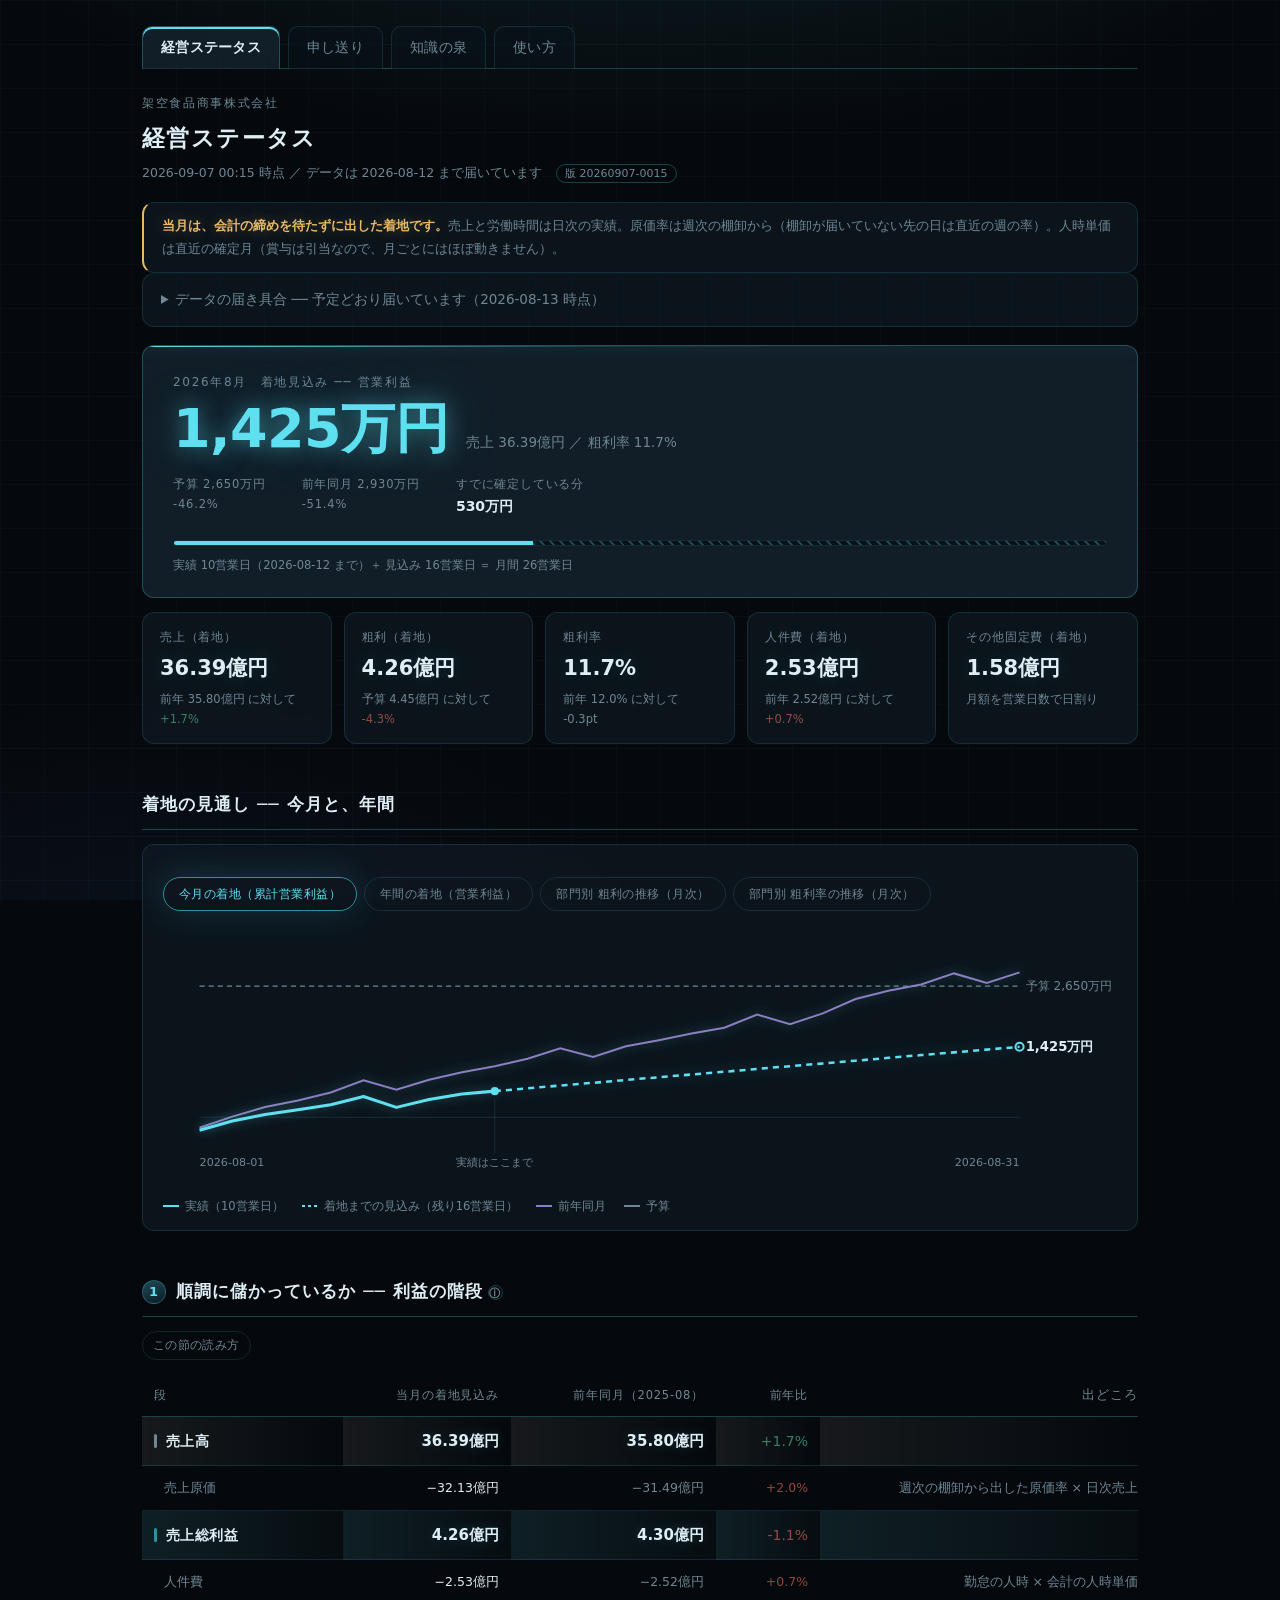
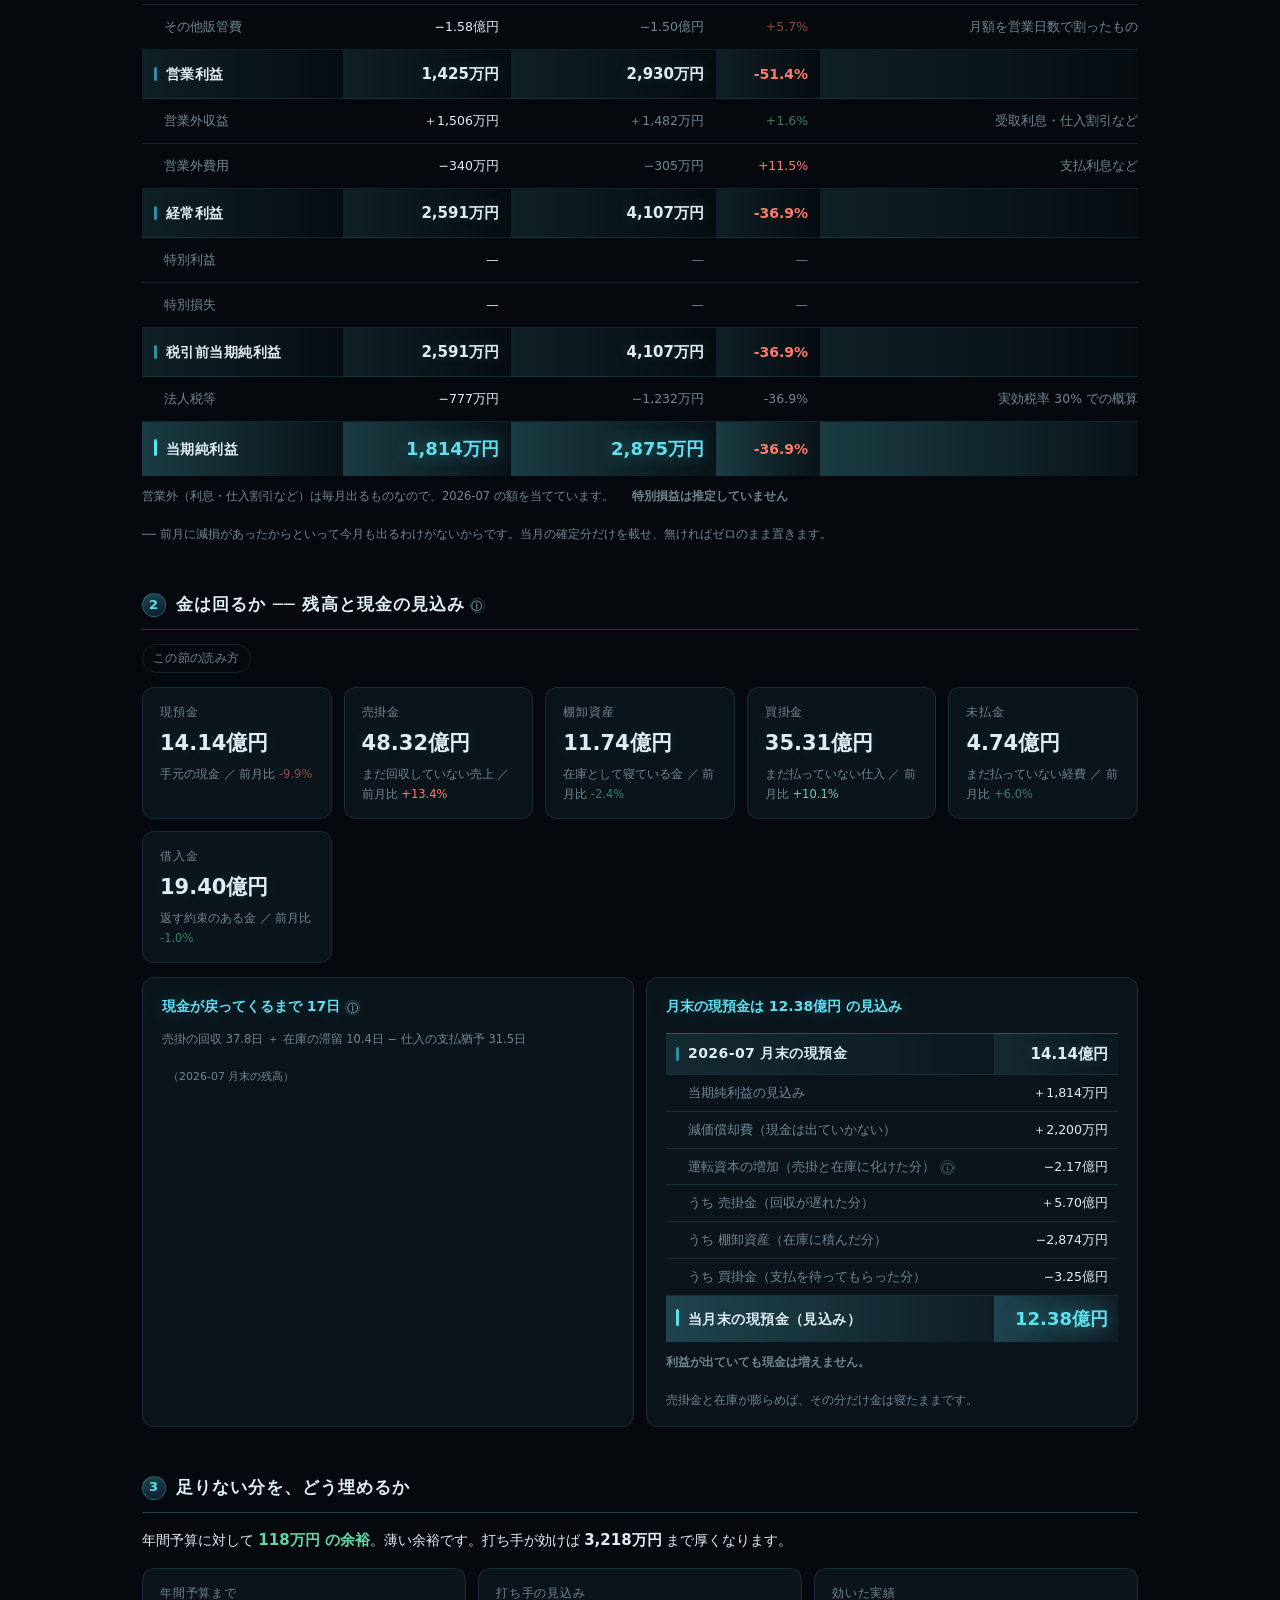
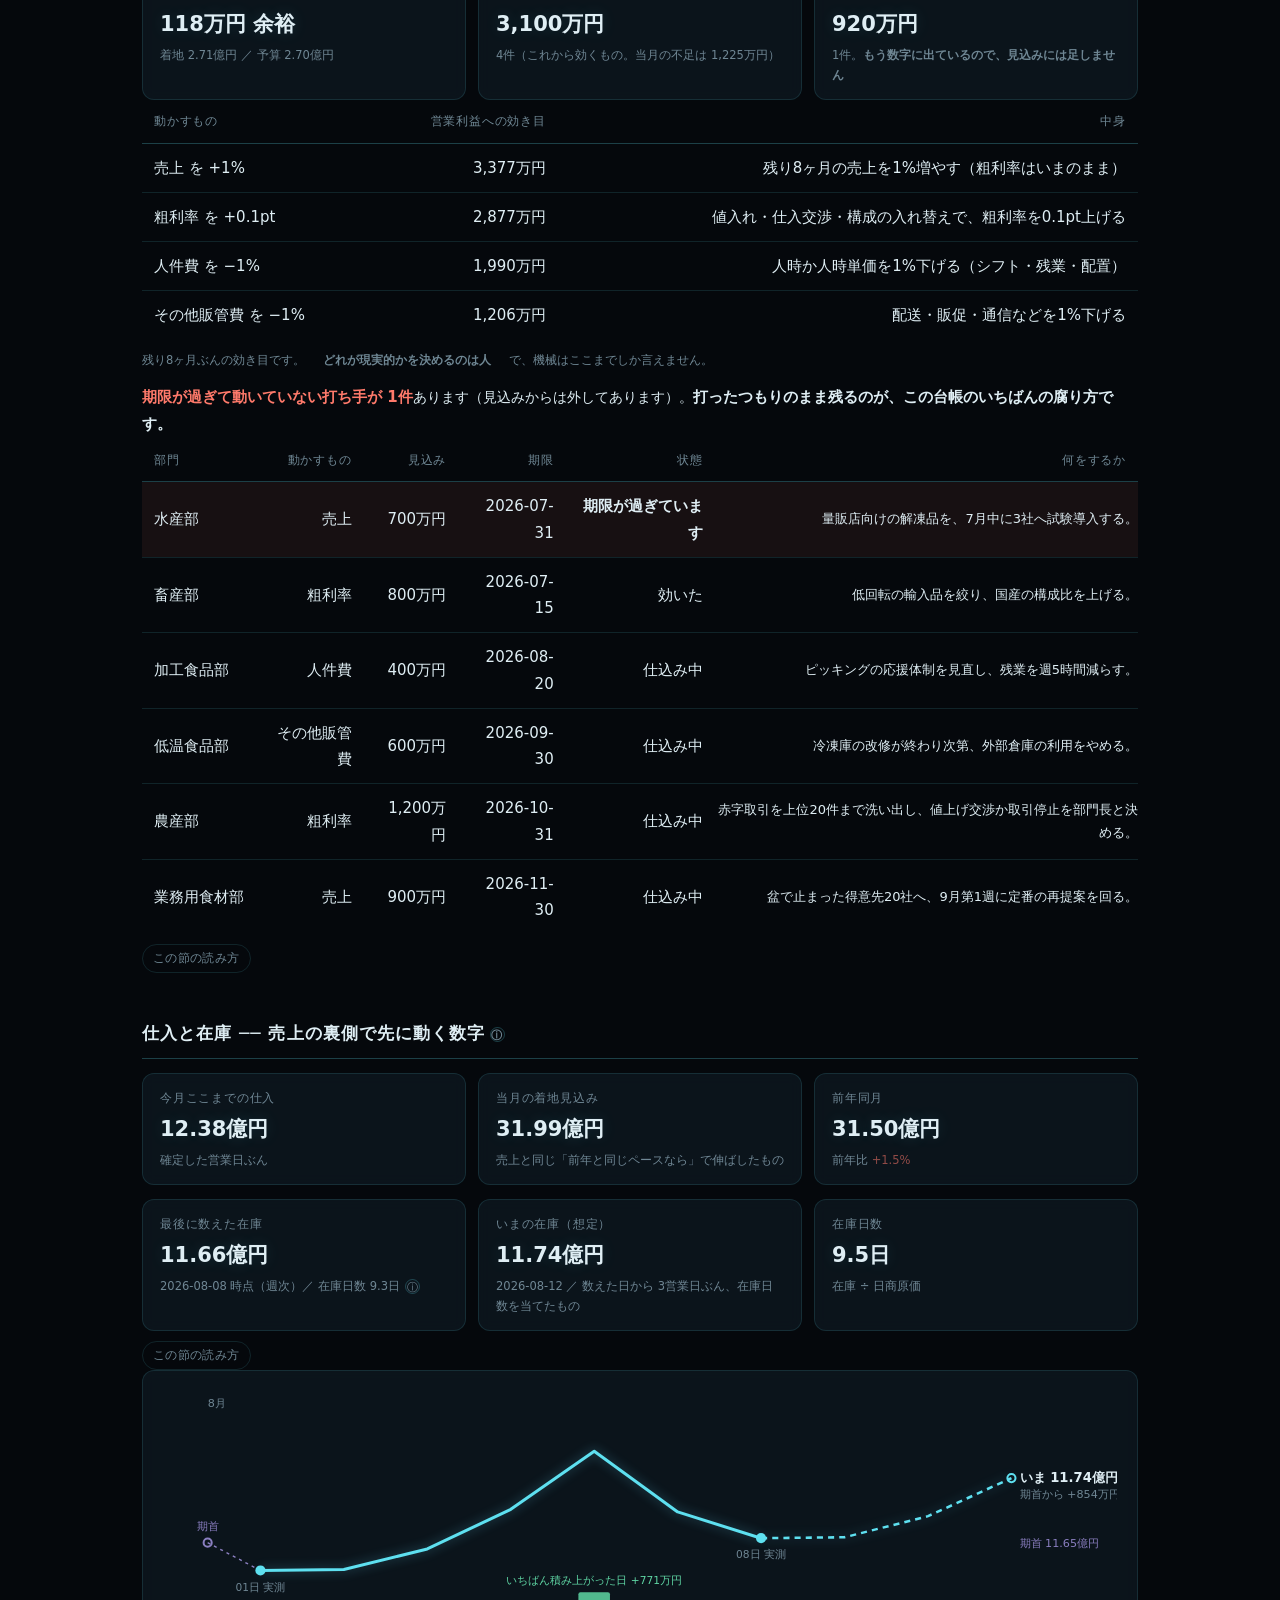
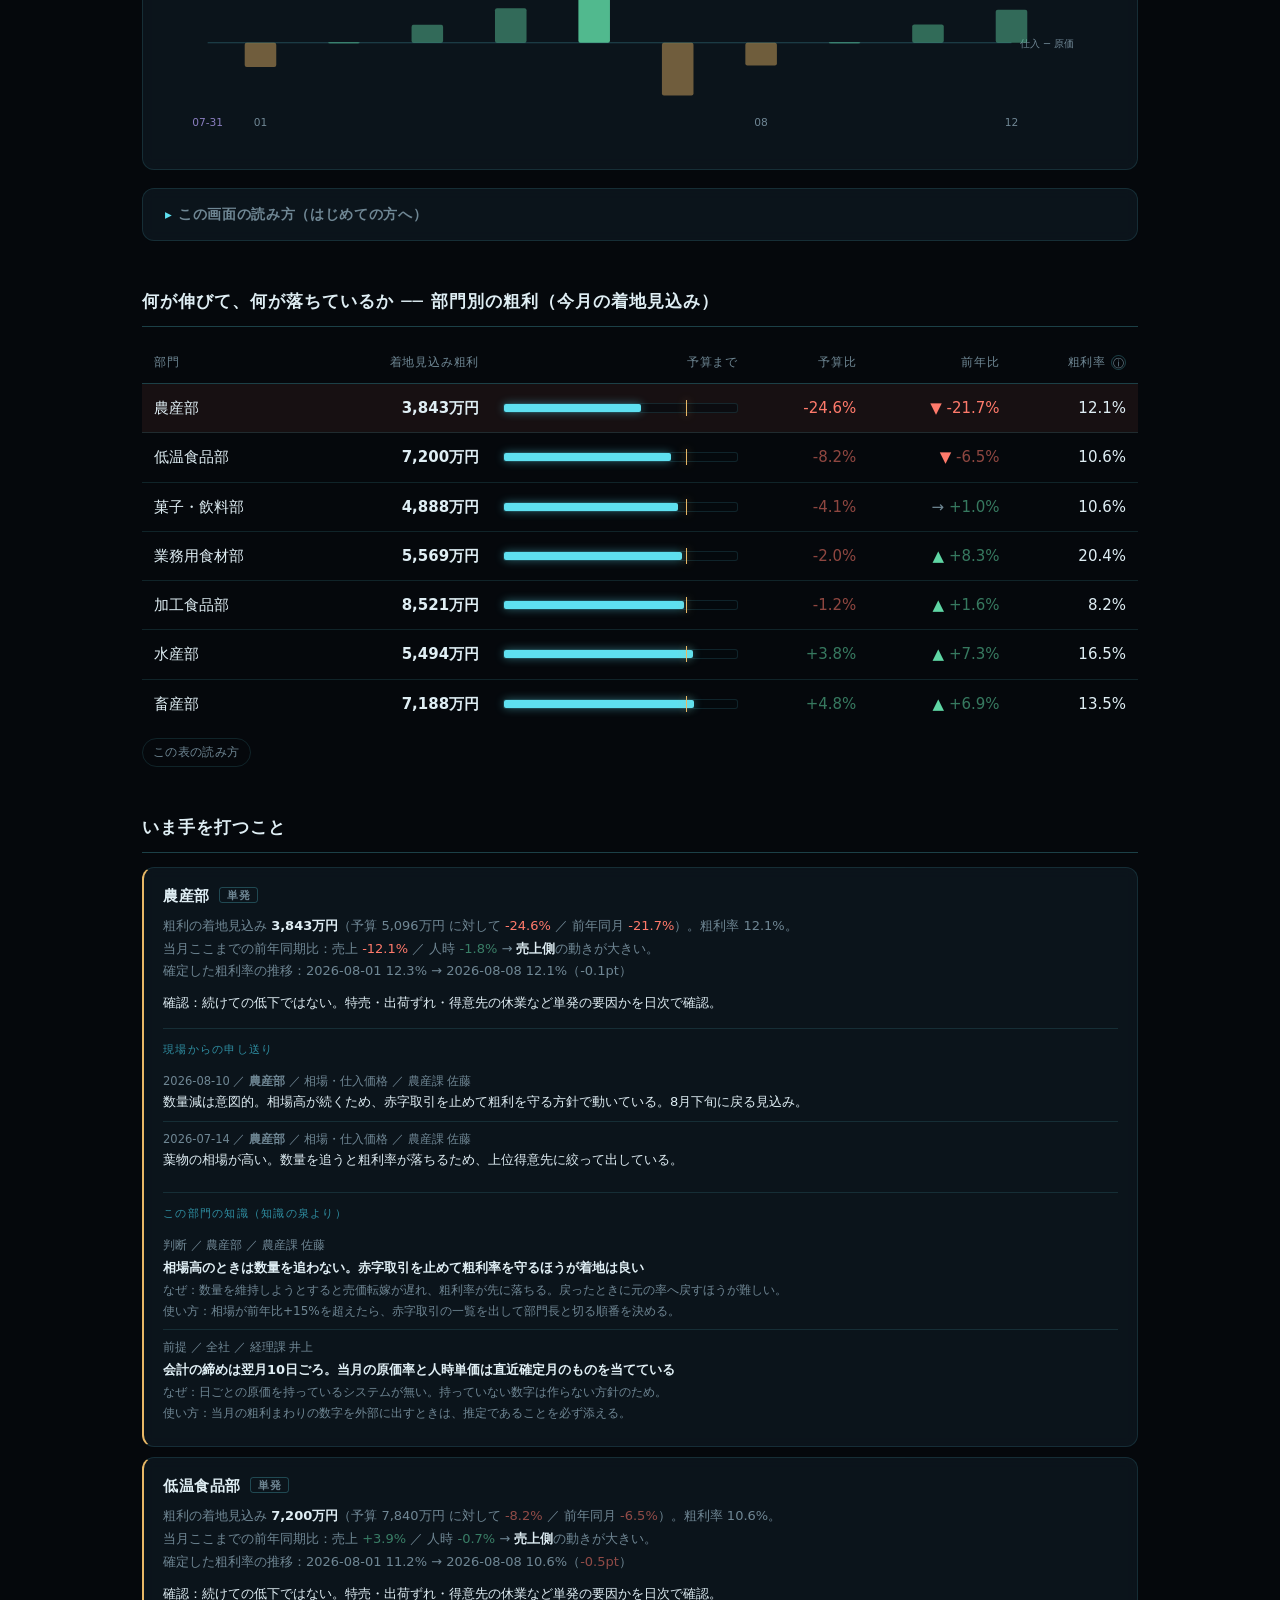
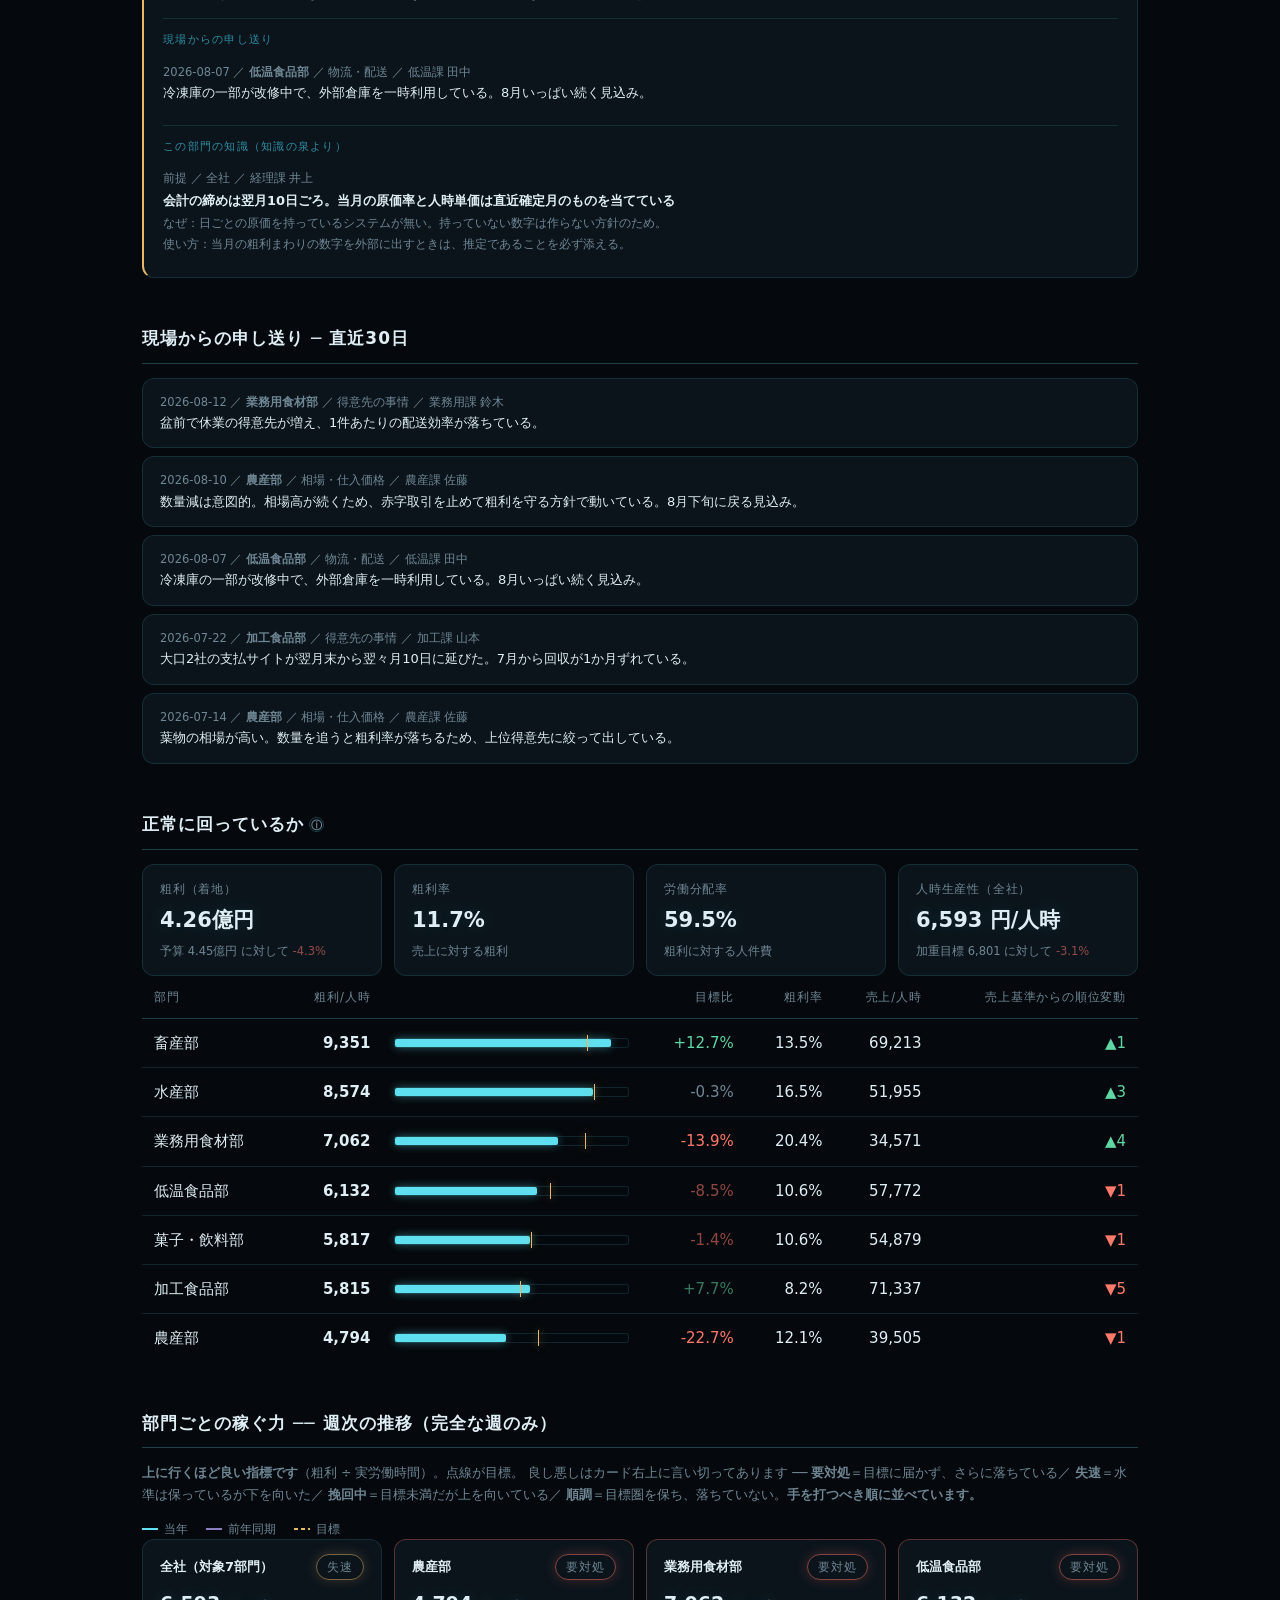
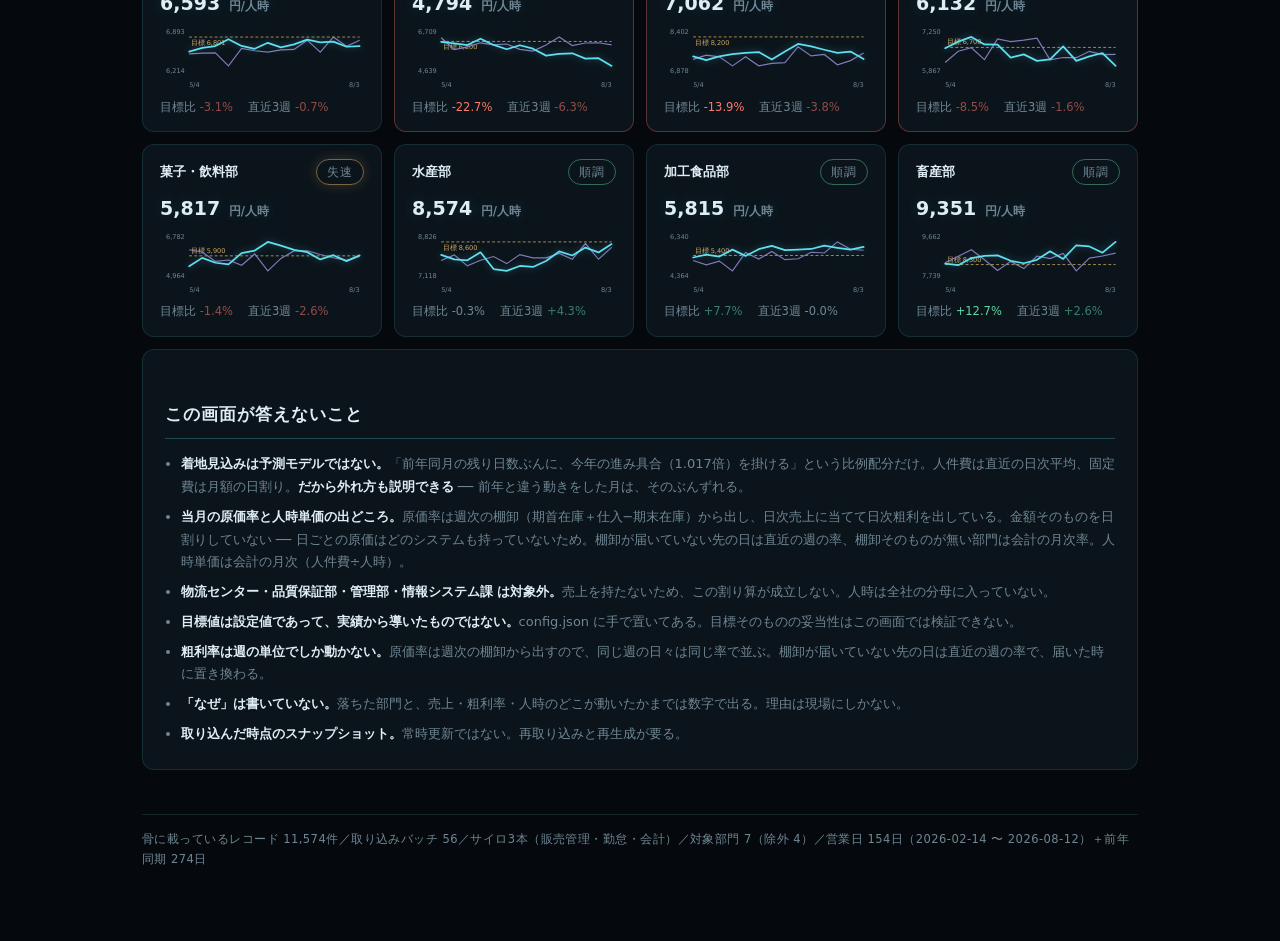
==== commit e0198aa8: "赤字の月の予算を、前期の赤字より縮める 赤字の月の予算は「これ以上は失わない」上限であって狙いではない。 前期×1.10の形で置いたら、1〜2月だけ前期より大きい赤字が予算になっていた （2月 −2," ====
--- a/docs/index.html
+++ b/docs/index.html
@@ -410,8 +410,8 @@
 <header>
   <div class="eyebrow">架空食品商事株式会社</div>
   <h1>経営ステータス</h1>
-  <div class="sub">2026-09-06 23:15 時点 ／ データは 2026-08-12 まで届いています
-    <span class="stamp" title="この画面の版。URLの ?v= と一致していれば最新です">版 20260906-2315</span></div>
+  <div class="sub">2026-09-07 00:15 時点 ／ データは 2026-08-12 まで届いています
+    <span class="stamp" title="この画面の版。URLの ?v= と一致していれば最新です">版 20260907-0015</span></div>
 </header>
 
 <div class="notice"><b>当月は、会計の締めを待たずに出した着地です。</b>売上と労働時間は日次の実績。原価率は週次の棚卸から（棚卸が届いていない先の日は直近の週の率）。人時単価は直近の確定月（賞与は引当なので、月ごとにはほぼ動きません）。</div>
@@ -447,8 +447,8 @@
     </div>
 
     <div class="panel" id="p-year">
-      <svg viewBox="0 0 940 196" role="img" aria-label="月ごとの営業利益"><line x1="44" y1="131.5" x2="832" y2="131.5" stroke="var(--line-2)" stroke-width="1"/><polyline fill="none" stroke="var(--warn)" stroke-width="1.4" stroke-dasharray="5 4" points="55.4,103.8 98.2,103.8 121.1,118.8 163.9,118.8 186.8,115.9 229.6,115.9 252.4,88.7 295.2,88.7 318.1,100.9 360.9,100.9 383.8,109.0 426.6,109.0 449.4,96.8 492.2,96.8 515.1,87.6 557.9,87.6 580.8,39.0 623.6,39.0 646.4,137.9 689.2,137.9 712.1,158.1 754.9,158.1 777.8,109.6 820.6,109.6"/><text x="838" y="113.6" fill="var(--warn)" font-size="11">月の予算</text><rect x="58.4" y="107.2" width="36.8" height="24.3" rx="2" fill="var(--bar)" fill-opacity=".82"><title>4月（確定）営業利益 2,104万円 ／ 予算 2,400万円 ／ 前期同月 2,199万円</title></rect><line x1="56.4" y1="106.1" x2="97.2" y2="106.1" stroke="var(--prior)" stroke-width="2.4"/><text x="76.8" y="188" fill="var(--muted)" font-size="11" text-anchor="middle">4月</text><rect x="124.1" y="113.6" width="36.8" height="17.9" rx="2" fill="var(--bar)" fill-opacity=".82"><title>5月（確定）営業利益 1,553万円 ／ 予算 1,100万円 ／ 前期同月 960万円</title></rect><line x1="122.1" y1="120.4" x2="162.9" y2="120.4" stroke="var(--prior)" stroke-width="2.4"/><text x="142.5" y="188" fill="var(--muted)" font-size="11" text-anchor="middle">5月</text><rect x="189.8" y="107.9" width="36.8" height="23.6" rx="2" fill="var(--bar)" fill-opacity=".82"><title>6月（確定）営業利益 2,045万円 ／ 予算 1,350万円 ／ 前期同月 1,214万円</title></rect><line x1="187.8" y1="117.5" x2="228.6" y2="117.5" stroke="var(--prior)" stroke-width="2.4"/><text x="208.2" y="188" fill="var(--muted)" font-size="11" text-anchor="middle">6月</text><rect x="255.4" y="93.0" width="36.8" height="38.5" rx="2" fill="var(--bar)" fill-opacity=".82"><title>7月（確定）営業利益 3,331万円 ／ 予算 3,700万円 ／ 前期同月 3,365万円</title></rect><line x1="253.4" y1="92.6" x2="294.2" y2="92.6" stroke="var(--prior)" stroke-width="2.4"/><text x="273.8" y="188" fill="var(--muted)" font-size="11" text-anchor="middle">7月</text><rect x="321.1" y="115.0" width="36.8" height="16.5" rx="2" fill="var(--bar)" fill-opacity=".38" stroke="var(--bar)" stroke-width="1.6"><title>8月（当月の見込み）営業利益 1,425万円 ／ 予算 2,650万円 ／ 前期同月 2,426万円</title></rect><line x1="319.1" y1="103.5" x2="359.9" y2="103.5" stroke="var(--prior)" stroke-width="2.4"/><text x="339.5" y="188" fill="var(--muted)" font-size="11" text-anchor="middle">8月</text><rect x="386.8" y="107.3" width="36.8" height="24.2" rx="2" fill="var(--bar)" fill-opacity=".10" stroke="var(--bar)" stroke-width="1.4" stroke-dasharray="4 3"><title>9月（予測）営業利益 2,096万円 ／ 予算 1,950万円 ／ 前期同月 1,772万円</title></rect><line x1="384.8" y1="111.0" x2="425.6" y2="111.0" stroke="var(--prior)" stroke-width="2.4"/><text x="405.2" y="188" fill="var(--muted)" font-size="11" text-anchor="middle">9月</text><rect x="452.4" y="95.7" width="36.8" height="35.8" rx="2" fill="var(--bar)" fill-opacity=".10" stroke="var(--bar)" stroke-width="1.4" stroke-dasharray="4 3"><title>10月（予測）営業利益 3,095万円 ／ 予算 3,000万円 ／ 前期同月 2,746万円</title></rect><line x1="450.4" y1="99.8" x2="491.2" y2="99.8" stroke="var(--prior)" stroke-width="2.4"/><text x="470.8" y="188" fill="var(--muted)" font-size="11" text-anchor="middle">10月</text><rect x="518.1" y="87.2" width="36.8" height="44.3" rx="2" fill="var(--bar)" fill-opacity=".10" stroke="var(--bar)" stroke-width="1.4" stroke-dasharray="4 3"><title>11月（予測）営業利益 3,831万円 ／ 予算 3,800万円 ／ 前期同月 3,480万円</title></rect><line x1="516.1" y1="91.3" x2="556.9" y2="91.3" stroke="var(--prior)" stroke-width="2.4"/><text x="536.5" y="188" fill="var(--muted)" font-size="11" text-anchor="middle">11月</text><rect x="583.8" y="42.2" width="36.8" height="89.3" rx="2" fill="var(--bar)" fill-opacity=".10" stroke="var(--bar)" stroke-width="1.4" stroke-dasharray="4 3"><title>12月（予測）営業利益 7,727万円 ／ 予算 8,000万円 ／ 前期同月 7,311万円</title></rect><line x1="581.8" y1="47.0" x2="622.6" y2="47.0" stroke="var(--prior)" stroke-width="2.4"/><text x="602.2" y="188" fill="var(--muted)" font-size="11" text-anchor="middle">12月</text><rect x="649.4" y="131.5" width="36.8" height="2.7" rx="2" fill="var(--bad)" fill-opacity=".10" stroke="var(--bad)" stroke-width="1.4" stroke-dasharray="4 3"><title>1月（予測）営業利益 -232万円 ／ 予算 -550万円 ／ 前期同月 -527万円</title></rect><line x1="647.4" y1="137.6" x2="688.2" y2="137.6" stroke="var(--prior)" stroke-width="2.4"/><text x="667.8" y="188" fill="var(--muted)" font-size="11" text-anchor="middle">1月</text><rect x="715.1" y="131.5" width="36.8" height="21.8" rx="2" fill="var(--bad)" fill-opacity=".10" stroke="var(--bad)" stroke-width="1.4" stroke-dasharray="4 3"><title>2月（予測）営業利益 -1,885万円 ／ 予算 -2,300万円 ／ 前期同月 -2,118万円</title></rect><line x1="713.1" y1="156.0" x2="753.9" y2="156.0" stroke="var(--prior)" stroke-width="2.4"/><text x="733.5" y="188" fill="var(--muted)" font-size="11" text-anchor="middle">2月</text><rect x="780.8" y="108.1" width="36.8" height="23.4" rx="2" fill="var(--bar)" fill-opacity=".10" stroke="var(--bar)" stroke-width="1.4" stroke-dasharray="4 3"><title>3月（予測）営業利益 2,028万円 ／ 予算 1,900万円 ／ 前期同月 1,707万円</title></rect><line x1="778.8" y1="111.8" x2="819.6" y2="111.8" stroke="var(--prior)" stroke-width="2.4"/><text x="799.2" y="188" fill="var(--muted)" font-size="11" text-anchor="middle">3月</text></svg><svg viewBox="0 0 940 210" role="img" aria-label="年間の着地"><line x1="44" y1="170.8" x2="832" y2="170.8" stroke="var(--line)" stroke-width="1"/><polyline fill="none" stroke="var(--warn)" stroke-width="1.2" stroke-dasharray="5 4" points="76.8,159.4 142.5,154.2 208.2,147.8 273.8,130.3 339.5,117.8 405.2,108.5 470.8,94.4 536.5,76.4 602.2,38.5 667.8,41.1 733.5,52.0 799.2,43.0"/><polyline fill="none" stroke="var(--prior)" stroke-width="2" points="76.8,160.4 142.5,155.8 208.2,150.1 273.8,134.2 339.5,122.7 405.2,114.3 470.8,101.3 536.5,84.8 602.2,50.2 667.8,52.7 733.5,62.8 799.2,54.7"/><polyline fill="none" stroke="var(--bar)" stroke-width="3" stroke-linejoin="round" points="76.8,160.8 142.5,153.5 208.2,143.8 273.8,128.0"/><polyline fill="none" stroke="var(--bar)" stroke-width="2.5" stroke-dasharray="6 5" points="273.8,128.0 339.5,121.3 405.2,111.4 470.8,96.7 536.5,78.6 602.2,42.0 667.8,43.1 733.5,52.0 799.2,42.5"/><circle cx="273.8" cy="128.0" r="4" fill="var(--bar)"/><line x1="273.8" y1="135.0" x2="273.8" y2="186" stroke="var(--line-2)" stroke-width="1"/><text x="273.8" y="202" fill="var(--muted)" font-size="11" text-anchor="middle">確定はここまで</text><circle cx="799.2" cy="42.5" r="4" fill="none" stroke="var(--bar)" stroke-width="2"/><circle cx="76.8" cy="160.8" r="11" fill="#000" fill-opacity="0" pointer-events="all"><title>4月末 累計 2,104万円 ／ 累計予算 2,400万円（-296万円） ／ 前期 2,199万円</title></circle><circle cx="142.5" cy="153.5" r="11" fill="#000" fill-opacity="0" pointer-events="all"><title>5月末 累計 3,657万円 ／ 累計予算 3,500万円（+157万円） ／ 前期 3,158万円</title></circle><circle cx="208.2" cy="143.8" r="11" fill="#000" fill-opacity="0" pointer-events="all"><title>6月末 累計 5,702万円 ／ 累計予算 4,850万円（+852万円） ／ 前期 4,372万円</title></circle><circle cx="273.8" cy="128.0" r="11" fill="#000" fill-opacity="0" pointer-events="all"><title>7月末 累計 9,033万円 ／ 累計予算 8,550万円（+483万円） ／ 前期 7,737万円</title></circle><circle cx="339.5" cy="121.3" r="11" fill="#000" fill-opacity="0" pointer-events="all"><title>8月末 累計 1.05億円 ／ 累計予算 1.12億円（-742万円） ／ 前期 1.02億円</title></circle><circle cx="405.2" cy="111.4" r="11" fill="#000" fill-opacity="0" pointer-events="all"><title>9月末 累計 1.26億円 ／ 累計予算 1.31億円（-596万円） ／ 前期 1.19億円</title></circle><circle cx="470.8" cy="96.7" r="11" fill="#000" fill-opacity="0" pointer-events="all"><title>10月末 累計 1.56億円 ／ 累計予算 1.61億円（-501万円） ／ 前期 1.47億円</title></circle><circle cx="536.5" cy="78.6" r="11" fill="#000" fill-opacity="0" pointer-events="all"><title>11月末 累計 1.95億円 ／ 累計予算 2.00億円（-470万円） ／ 前期 1.82億円</title></circle><circle cx="602.2" cy="42.0" r="11" fill="#000" fill-opacity="0" pointer-events="all"><title>12月末 累計 2.72億円 ／ 累計予算 2.79億円（-743万円） ／ 前期 2.55億円</title></circle><circle cx="667.8" cy="43.1" r="11" fill="#000" fill-opacity="0" pointer-events="all"><title>1月末 累計 2.70億円 ／ 累計予算 2.74億円（-425万円） ／ 前期 2.49億円</title></circle><circle cx="733.5" cy="52.0" r="11" fill="#000" fill-opacity="0" pointer-events="all"><title>2月末 累計 2.51億円 ／ 累計予算 2.51億円（-10万円） ／ 前期 2.28億円</title></circle><circle cx="799.2" cy="42.5" r="11" fill="#000" fill-opacity="0" pointer-events="all"><title>3月末 累計 2.71億円 ／ 累計予算 2.70億円（+118万円） ／ 前期 2.45億円</title></circle><text x="838" y="46.5" fill="var(--ink)" font-size="13" font-weight="700">着地 2.71億円</text><text x="838" y="76.5" fill="var(--prior)" font-size="11" font-weight="400">前期 2.45億円</text><text x="838" y="61.5" fill="var(--warn)" font-size="11" font-weight="400">予算 2.70億円</text></svg>
-      <p class="verdict"><b class="warn">年間の着地 2.71億円 ── 予算とほぼ同じ線</b>（年間予算 2.70億円に対して <span class="flat">+0.4%</span>）<br>確定しているのは4ヶ月ぶん。残り8ヶ月が見込みより<b>0.7%</b>下ぶれすると、予算に届きません。<br>前期 2.45億円に対して <span class="up">+10.5%</span>。7月まで確定、8月は当月の見込み、残り7ヶ月は前期の同じ月に当期のここまでの伸び（売上・原価・人件費・経費それぞれ）を当てた予測です。<br>7月末までの累計は予算より483万円上。8月の見込みを足すと742万円下。予算をいちばん割っているのは8月（当月の見込み、1,225万円）。</p>
+      <svg viewBox="0 0 940 196" role="img" aria-label="月ごとの営業利益"><line x1="44" y1="134.6" x2="832" y2="134.6" stroke="var(--line-2)" stroke-width="1"/><polyline fill="none" stroke="var(--warn)" stroke-width="1.4" stroke-dasharray="5 4" points="55.4,104.9 98.2,104.9 121.1,121.0 163.9,121.0 186.8,117.9 229.6,117.9 252.4,90.1 295.2,90.1 318.1,101.8 360.9,101.8 383.8,110.5 426.6,110.5 449.4,97.5 492.2,97.5 515.1,88.8 557.9,88.8 580.8,39.4 623.6,39.4 646.4,140.2 689.2,140.2 712.1,158.1 754.9,158.1 777.8,111.1 820.6,111.1"/><text x="838" y="115.1" fill="var(--warn)" font-size="11">月の予算</text><rect x="58.4" y="108.6" width="36.8" height="26.0" rx="2" fill="var(--bar)" fill-opacity=".82"><title>4月（確定）営業利益 2,104万円 ／ 予算 2,400万円 ／ 前期同月 2,199万円</title></rect><line x1="56.4" y1="107.4" x2="97.2" y2="107.4" stroke="var(--prior)" stroke-width="2.4"/><text x="76.8" y="188" fill="var(--muted)" font-size="11" text-anchor="middle">4月</text><rect x="124.1" y="115.4" width="36.8" height="19.2" rx="2" fill="var(--bar)" fill-opacity=".82"><title>5月（確定）営業利益 1,553万円 ／ 予算 1,100万円 ／ 前期同月 960万円</title></rect><line x1="122.1" y1="122.7" x2="162.9" y2="122.7" stroke="var(--prior)" stroke-width="2.4"/><text x="142.5" y="188" fill="var(--muted)" font-size="11" text-anchor="middle">5月</text><rect x="189.8" y="109.3" width="36.8" height="25.3" rx="2" fill="var(--bar)" fill-opacity=".82"><title>6月（確定）営業利益 2,045万円 ／ 予算 1,350万円 ／ 前期同月 1,214万円</title></rect><line x1="187.8" y1="119.6" x2="228.6" y2="119.6" stroke="var(--prior)" stroke-width="2.4"/><text x="208.2" y="188" fill="var(--muted)" font-size="11" text-anchor="middle">6月</text><rect x="255.4" y="93.4" width="36.8" height="41.2" rx="2" fill="var(--bar)" fill-opacity=".82"><title>7月（確定）営業利益 3,331万円 ／ 予算 3,600万円 ／ 前期同月 3,365万円</title></rect><line x1="253.4" y1="93.0" x2="294.2" y2="93.0" stroke="var(--prior)" stroke-width="2.4"/><text x="273.8" y="188" fill="var(--muted)" font-size="11" text-anchor="middle">7月</text><rect x="321.1" y="117.0" width="36.8" height="17.6" rx="2" fill="var(--bar)" fill-opacity=".38" stroke="var(--bar)" stroke-width="1.6"><title>8月（当月の見込み）営業利益 1,425万円 ／ 予算 2,650万円 ／ 前期同月 2,426万円</title></rect><line x1="319.1" y1="104.6" x2="359.9" y2="104.6" stroke="var(--prior)" stroke-width="2.4"/><text x="339.5" y="188" fill="var(--muted)" font-size="11" text-anchor="middle">8月</text><rect x="386.8" y="108.7" width="36.8" height="25.9" rx="2" fill="var(--bar)" fill-opacity=".10" stroke="var(--bar)" stroke-width="1.4" stroke-dasharray="4 3"><title>9月（予測）営業利益 2,096万円 ／ 予算 1,950万円 ／ 前期同月 1,772万円</title></rect><line x1="384.8" y1="112.7" x2="425.6" y2="112.7" stroke="var(--prior)" stroke-width="2.4"/><text x="405.2" y="188" fill="var(--muted)" font-size="11" text-anchor="middle">9月</text><rect x="452.4" y="96.3" width="36.8" height="38.3" rx="2" fill="var(--bar)" fill-opacity=".10" stroke="var(--bar)" stroke-width="1.4" stroke-dasharray="4 3"><title>10月（予測）営業利益 3,095万円 ／ 予算 3,000万円 ／ 前期同月 2,746万円</title></rect><line x1="450.4" y1="100.6" x2="491.2" y2="100.6" stroke="var(--prior)" stroke-width="2.4"/><text x="470.8" y="188" fill="var(--muted)" font-size="11" text-anchor="middle">10月</text><rect x="518.1" y="87.2" width="36.8" height="47.4" rx="2" fill="var(--bar)" fill-opacity=".10" stroke="var(--bar)" stroke-width="1.4" stroke-dasharray="4 3"><title>11月（予測）営業利益 3,831万円 ／ 予算 3,700万円 ／ 前期同月 3,480万円</title></rect><line x1="516.1" y1="91.6" x2="556.9" y2="91.6" stroke="var(--prior)" stroke-width="2.4"/><text x="536.5" y="188" fill="var(--muted)" font-size="11" text-anchor="middle">11月</text><rect x="583.8" y="39.0" width="36.8" height="95.6" rx="2" fill="var(--bar)" fill-opacity=".10" stroke="var(--bar)" stroke-width="1.4" stroke-dasharray="4 3"><title>12月（予測）営業利益 7,727万円 ／ 予算 7,700万円 ／ 前期同月 7,311万円</title></rect><line x1="581.8" y1="44.2" x2="622.6" y2="44.2" stroke="var(--prior)" stroke-width="2.4"/><text x="602.2" y="188" fill="var(--muted)" font-size="11" text-anchor="middle">12月</text><rect x="649.4" y="134.6" width="36.8" height="2.9" rx="2" fill="var(--bad)" fill-opacity=".10" stroke="var(--bad)" stroke-width="1.4" stroke-dasharray="4 3"><title>1月（予測）営業利益 -232万円 ／ 予算 -450万円 ／ 前期同月 -527万円</title></rect><line x1="647.4" y1="141.1" x2="688.2" y2="141.1" stroke="var(--prior)" stroke-width="2.4"/><text x="667.8" y="188" fill="var(--muted)" font-size="11" text-anchor="middle">1月</text><rect x="715.1" y="134.6" width="36.8" height="23.3" rx="2" fill="var(--bad)" fill-opacity=".10" stroke="var(--bad)" stroke-width="1.4" stroke-dasharray="4 3"><title>2月（予測）営業利益 -1,885万円 ／ 予算 -1,900万円 ／ 前期同月 -2,118万円</title></rect><line x1="713.1" y1="160.8" x2="753.9" y2="160.8" stroke="var(--prior)" stroke-width="2.4"/><text x="733.5" y="188" fill="var(--muted)" font-size="11" text-anchor="middle">2月</text><rect x="780.8" y="109.5" width="36.8" height="25.1" rx="2" fill="var(--bar)" fill-opacity=".10" stroke="var(--bar)" stroke-width="1.4" stroke-dasharray="4 3"><title>3月（予測）営業利益 2,028万円 ／ 予算 1,900万円 ／ 前期同月 1,707万円</title></rect><line x1="778.8" y1="113.5" x2="819.6" y2="113.5" stroke="var(--prior)" stroke-width="2.4"/><text x="799.2" y="188" fill="var(--muted)" font-size="11" text-anchor="middle">3月</text></svg><svg viewBox="0 0 940 210" role="img" aria-label="年間の着地"><line x1="44" y1="170.8" x2="832" y2="170.8" stroke="var(--line)" stroke-width="1"/><polyline fill="none" stroke="var(--warn)" stroke-width="1.2" stroke-dasharray="5 4" points="76.8,159.2 142.5,153.9 208.2,147.4 273.8,130.1 339.5,117.3 405.2,107.9 470.8,93.4 536.5,75.6 602.2,38.5 667.8,40.7 733.5,49.8 799.2,40.7"/><polyline fill="none" stroke="var(--prior)" stroke-width="2" points="76.8,160.2 142.5,155.6 208.2,149.7 273.8,133.5 339.5,121.8 405.2,113.3 470.8,100.0 536.5,83.3 602.2,48.0 667.8,50.6 733.5,60.8 799.2,52.6"/><polyline fill="none" stroke="var(--bar)" stroke-width="3" stroke-linejoin="round" points="76.8,160.6 142.5,153.2 208.2,143.3 273.8,127.3"/><polyline fill="none" stroke="var(--bar)" stroke-width="2.5" stroke-dasharray="6 5" points="273.8,127.3 339.5,120.4 405.2,110.3 470.8,95.4 536.5,76.9 602.2,39.7 667.8,40.8 733.5,49.9 799.2,40.1"/><circle cx="273.8" cy="127.3" r="4" fill="var(--bar)"/><line x1="273.8" y1="134.3" x2="273.8" y2="186" stroke="var(--line-2)" stroke-width="1"/><text x="273.8" y="202" fill="var(--muted)" font-size="11" text-anchor="middle">確定はここまで</text><circle cx="799.2" cy="40.1" r="4" fill="none" stroke="var(--bar)" stroke-width="2"/><circle cx="76.8" cy="160.6" r="11" fill="#000" fill-opacity="0" pointer-events="all"><title>4月末 累計 2,104万円 ／ 累計予算 2,400万円（-296万円） ／ 前期 2,199万円</title></circle><circle cx="142.5" cy="153.2" r="11" fill="#000" fill-opacity="0" pointer-events="all"><title>5月末 累計 3,657万円 ／ 累計予算 3,500万円（+157万円） ／ 前期 3,158万円</title></circle><circle cx="208.2" cy="143.3" r="11" fill="#000" fill-opacity="0" pointer-events="all"><title>6月末 累計 5,702万円 ／ 累計予算 4,850万円（+852万円） ／ 前期 4,372万円</title></circle><circle cx="273.8" cy="127.3" r="11" fill="#000" fill-opacity="0" pointer-events="all"><title>7月末 累計 9,033万円 ／ 累計予算 8,450万円（+583万円） ／ 前期 7,737万円</title></circle><circle cx="339.5" cy="120.4" r="11" fill="#000" fill-opacity="0" pointer-events="all"><title>8月末 累計 1.05億円 ／ 累計予算 1.11億円（-642万円） ／ 前期 1.02億円</title></circle><circle cx="405.2" cy="110.3" r="11" fill="#000" fill-opacity="0" pointer-events="all"><title>9月末 累計 1.26億円 ／ 累計予算 1.30億円（-496万円） ／ 前期 1.19億円</title></circle><circle cx="470.8" cy="95.4" r="11" fill="#000" fill-opacity="0" pointer-events="all"><title>10月末 累計 1.56億円 ／ 累計予算 1.60億円（-401万円） ／ 前期 1.47億円</title></circle><circle cx="536.5" cy="76.9" r="11" fill="#000" fill-opacity="0" pointer-events="all"><title>11月末 累計 1.95億円 ／ 累計予算 1.98億円（-270万円） ／ 前期 1.82億円</title></circle><circle cx="602.2" cy="39.7" r="11" fill="#000" fill-opacity="0" pointer-events="all"><title>12月末 累計 2.72億円 ／ 累計予算 2.75億円（-243万円） ／ 前期 2.55億円</title></circle><circle cx="667.8" cy="40.8" r="11" fill="#000" fill-opacity="0" pointer-events="all"><title>1月末 累計 2.70億円 ／ 累計予算 2.70億円（-25万円） ／ 前期 2.49億円</title></circle><circle cx="733.5" cy="49.9" r="11" fill="#000" fill-opacity="0" pointer-events="all"><title>2月末 累計 2.51億円 ／ 累計予算 2.51億円（-10万円） ／ 前期 2.28億円</title></circle><circle cx="799.2" cy="40.1" r="11" fill="#000" fill-opacity="0" pointer-events="all"><title>3月末 累計 2.71億円 ／ 累計予算 2.70億円（+118万円） ／ 前期 2.45億円</title></circle><text x="838" y="44.1" fill="var(--ink)" font-size="13" font-weight="700">着地 2.71億円</text><text x="838" y="74.1" fill="var(--prior)" font-size="11" font-weight="400">前期 2.45億円</text><text x="838" y="59.1" fill="var(--warn)" font-size="11" font-weight="400">予算 2.70億円</text></svg>
+      <p class="verdict"><b class="warn">年間の着地 2.71億円 ── 予算とほぼ同じ線</b>（年間予算 2.70億円に対して <span class="flat">+0.4%</span>）<br>確定しているのは4ヶ月ぶん。残り8ヶ月が見込みより<b>0.7%</b>下ぶれすると、予算に届きません。<br>前期 2.45億円に対して <span class="up">+10.5%</span>。7月まで確定、8月は当月の見込み、残り7ヶ月は前期の同じ月に当期のここまでの伸び（売上・原価・人件費・経費それぞれ）を当てた予測です。<br>7月末までの累計は予算より583万円上。8月の見込みを足すと642万円下。予算をいちばん割っているのは8月（当月の見込み、1,225万円）。</p>
       <div class="keys">
         <span><i style="background:var(--bar)"></i>確定した月</span>
         <span><i style="background:var(--bar);opacity:.38"></i>当月（着地の見込み）</span>
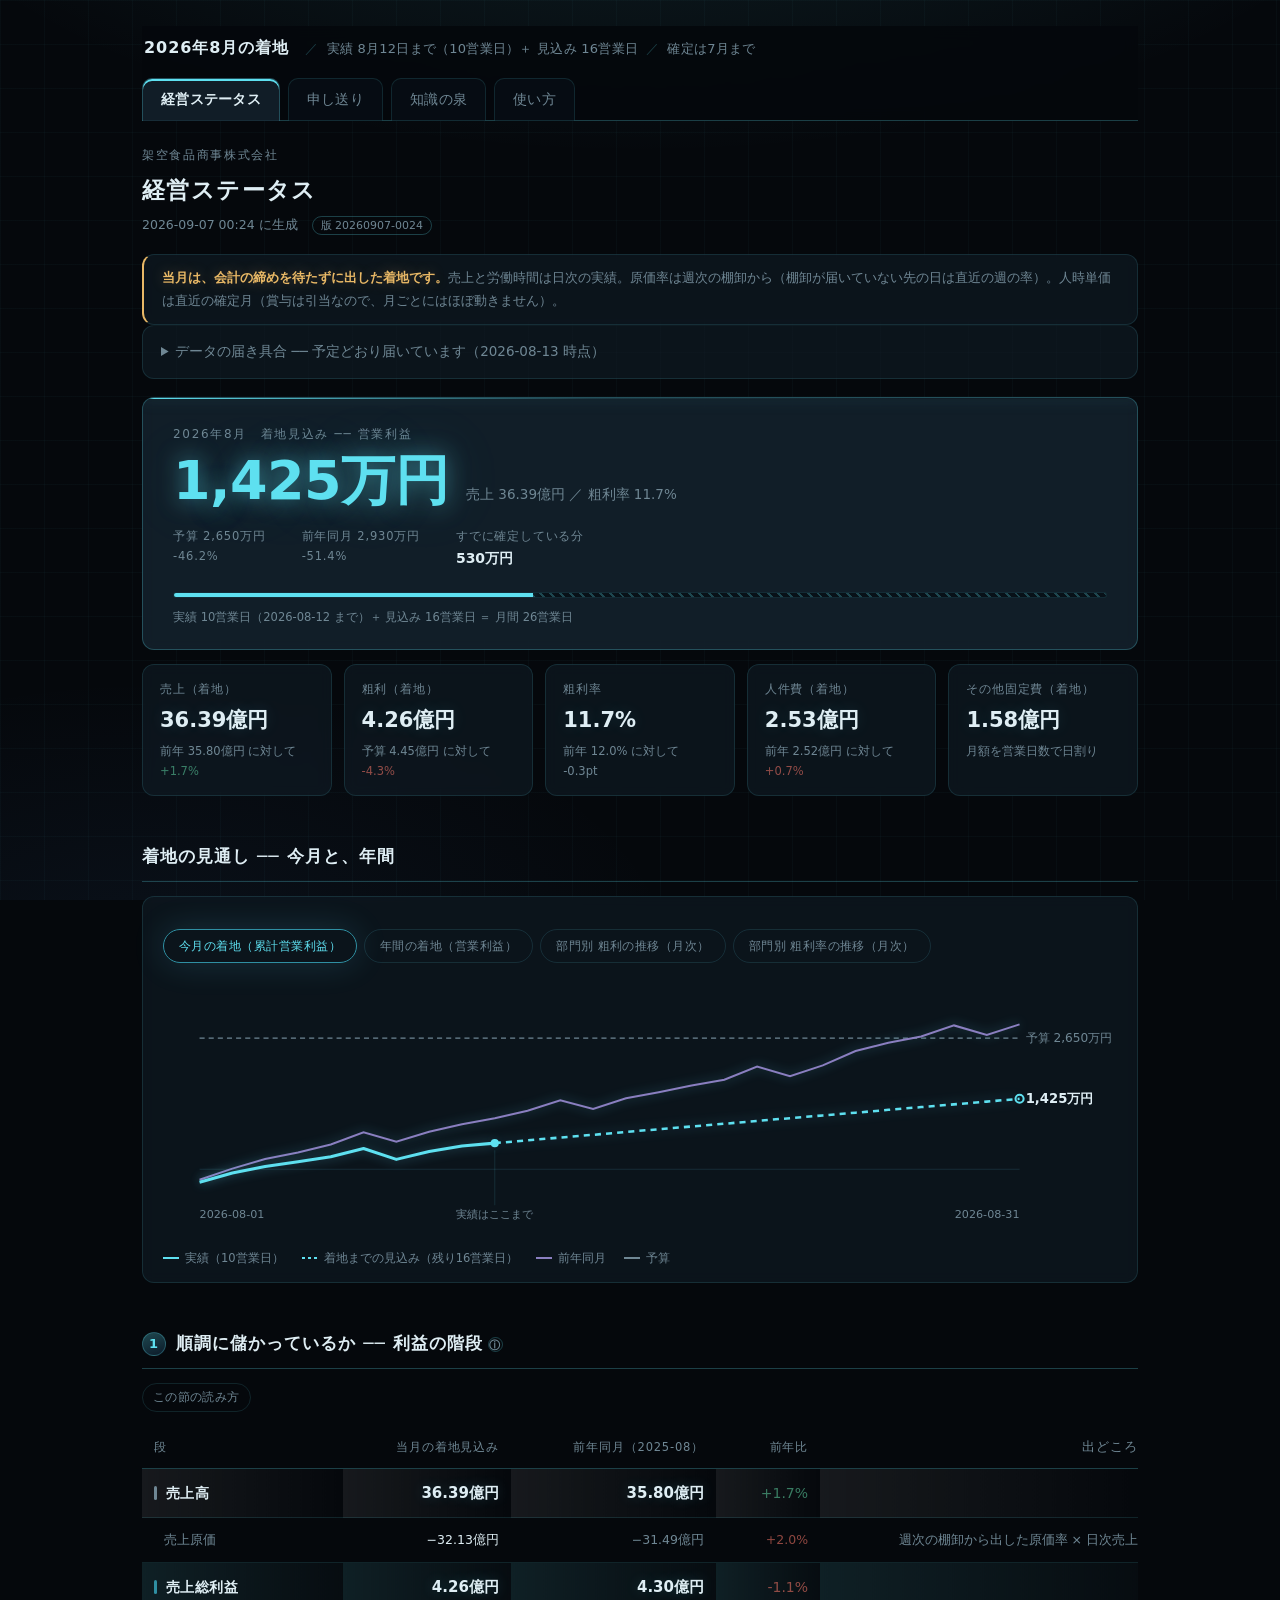
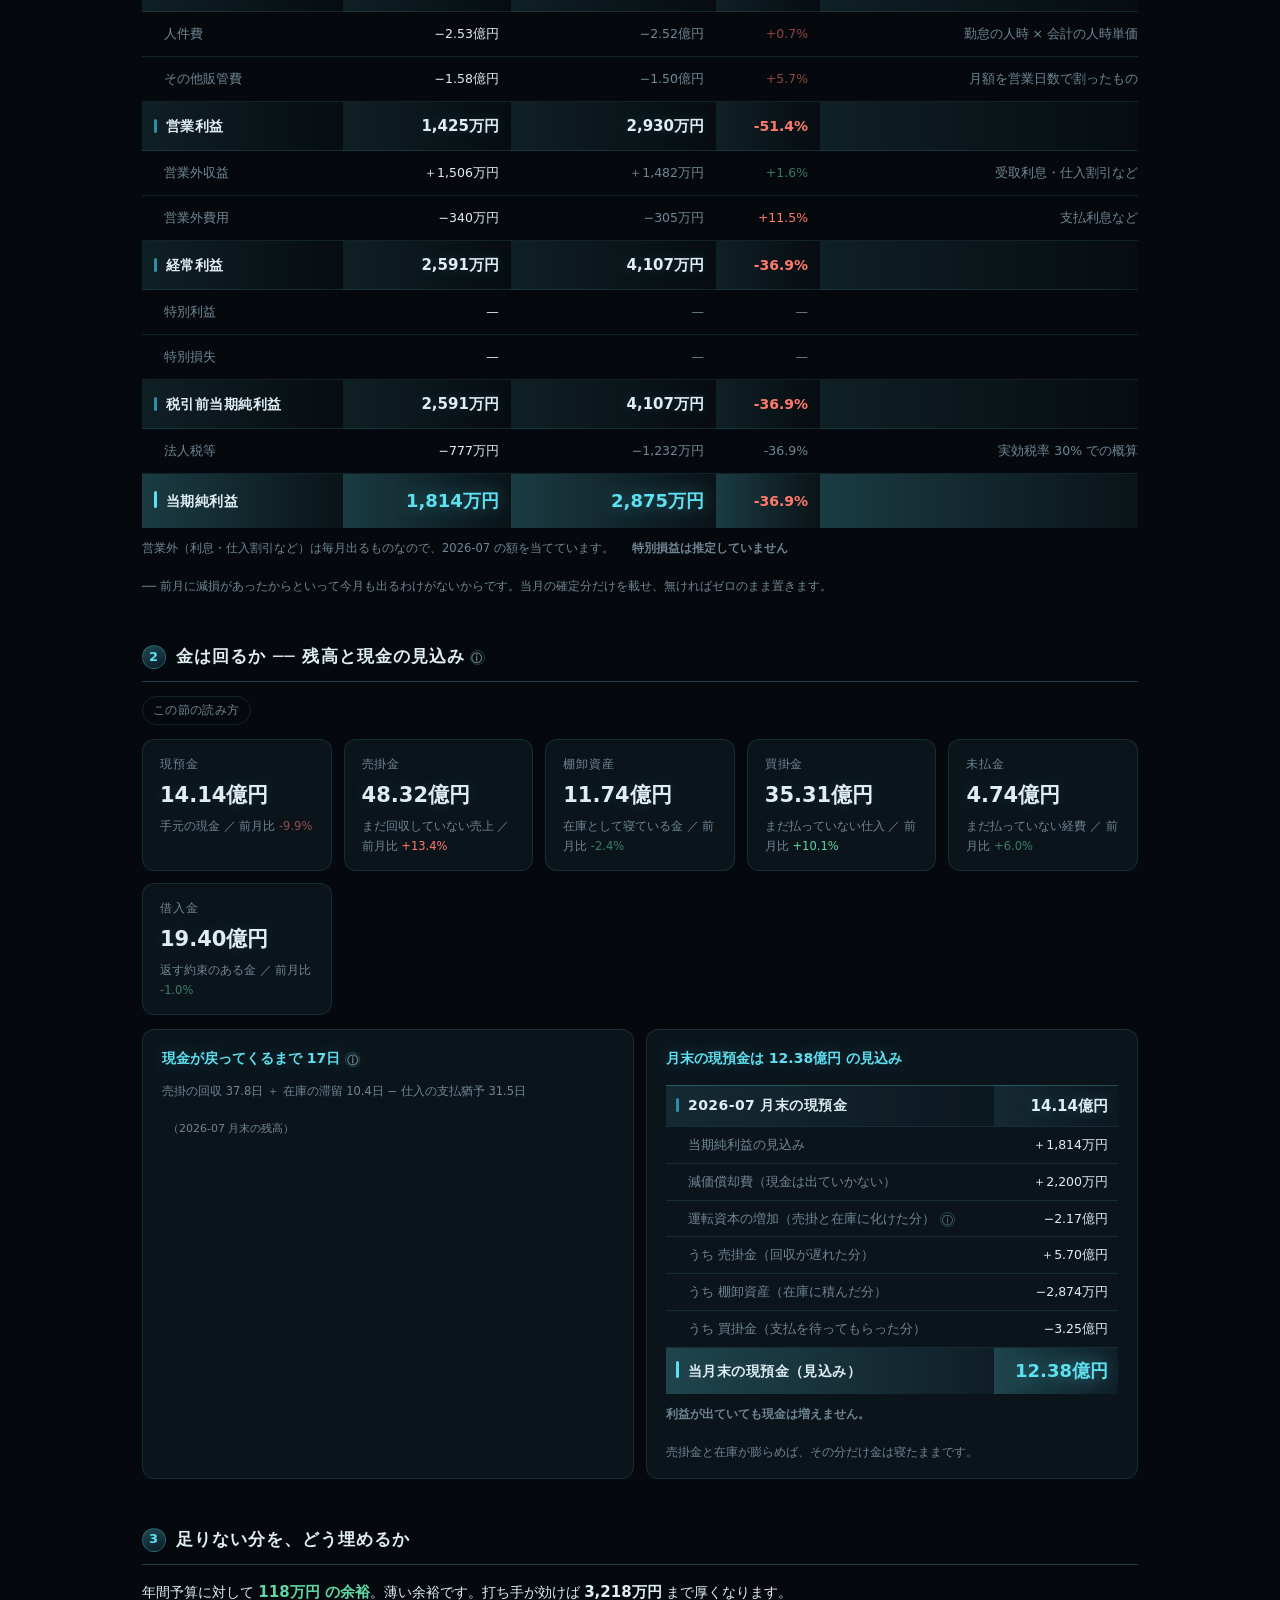
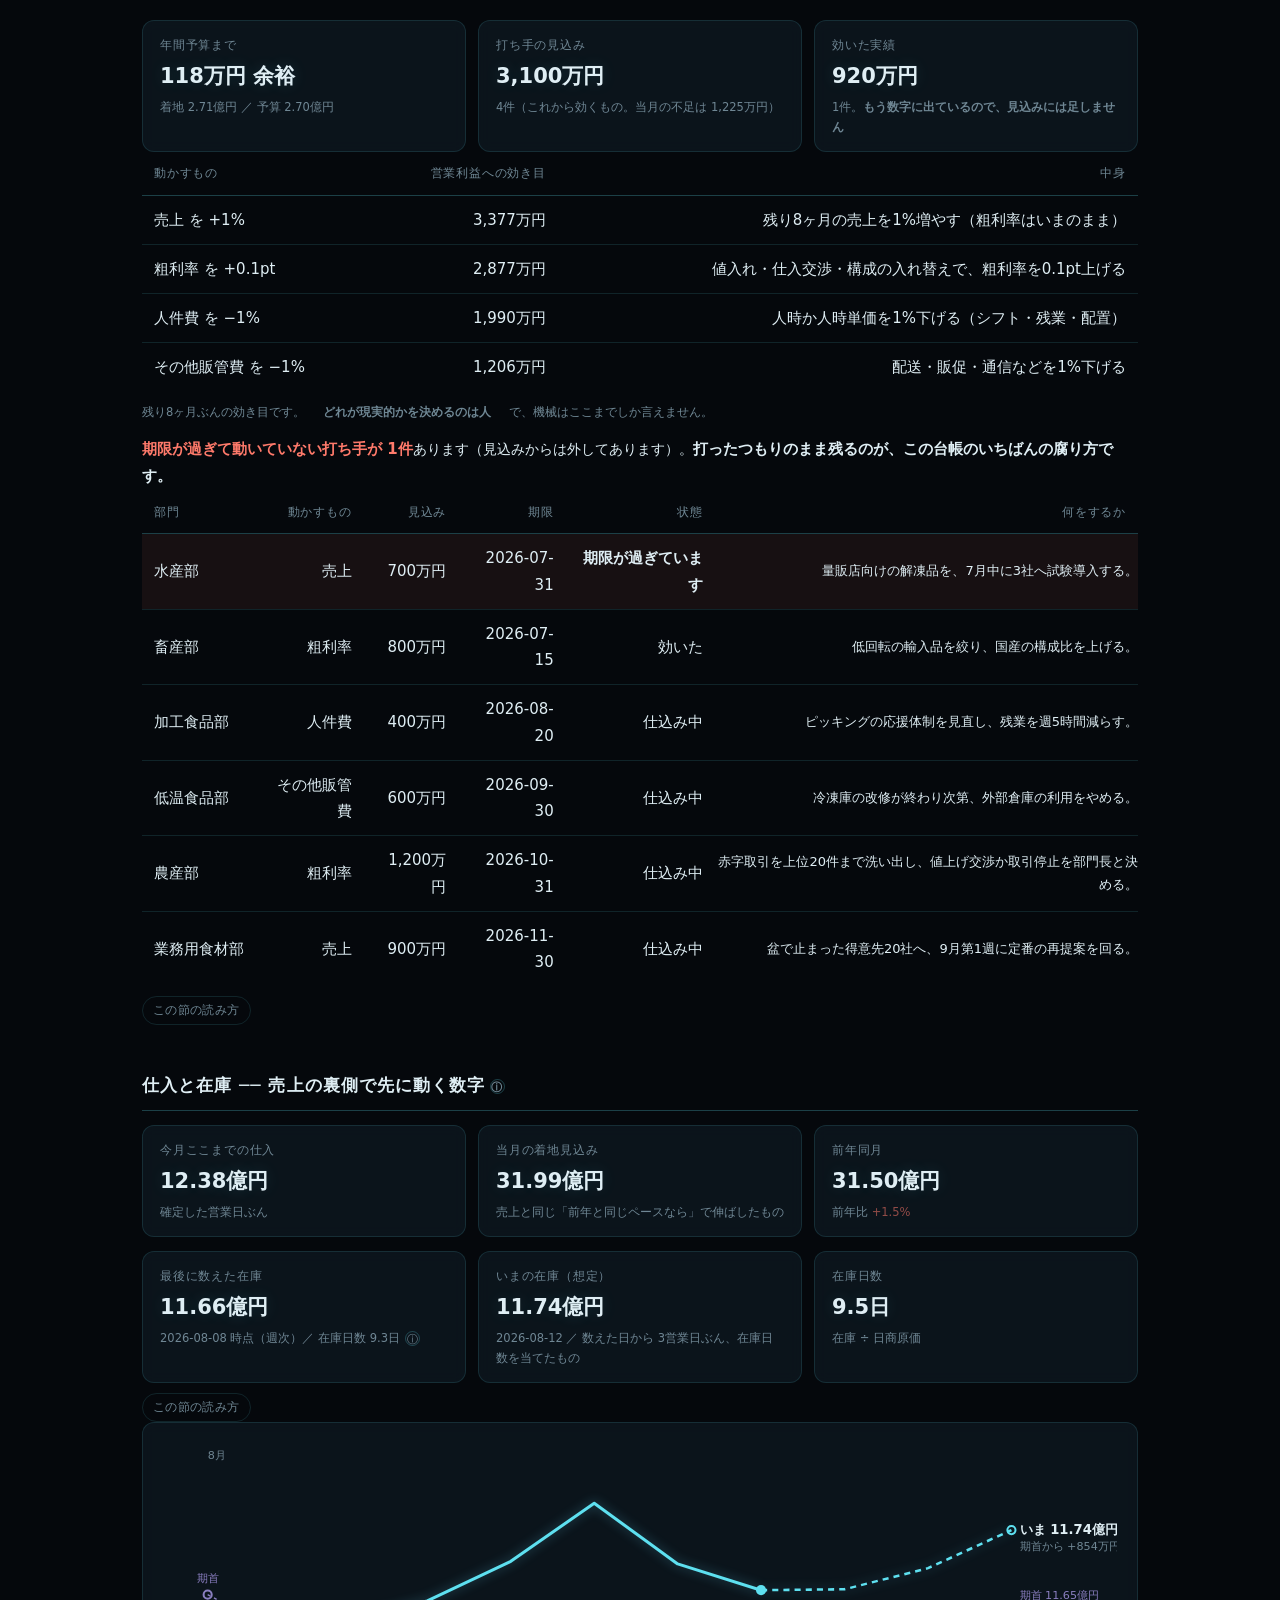
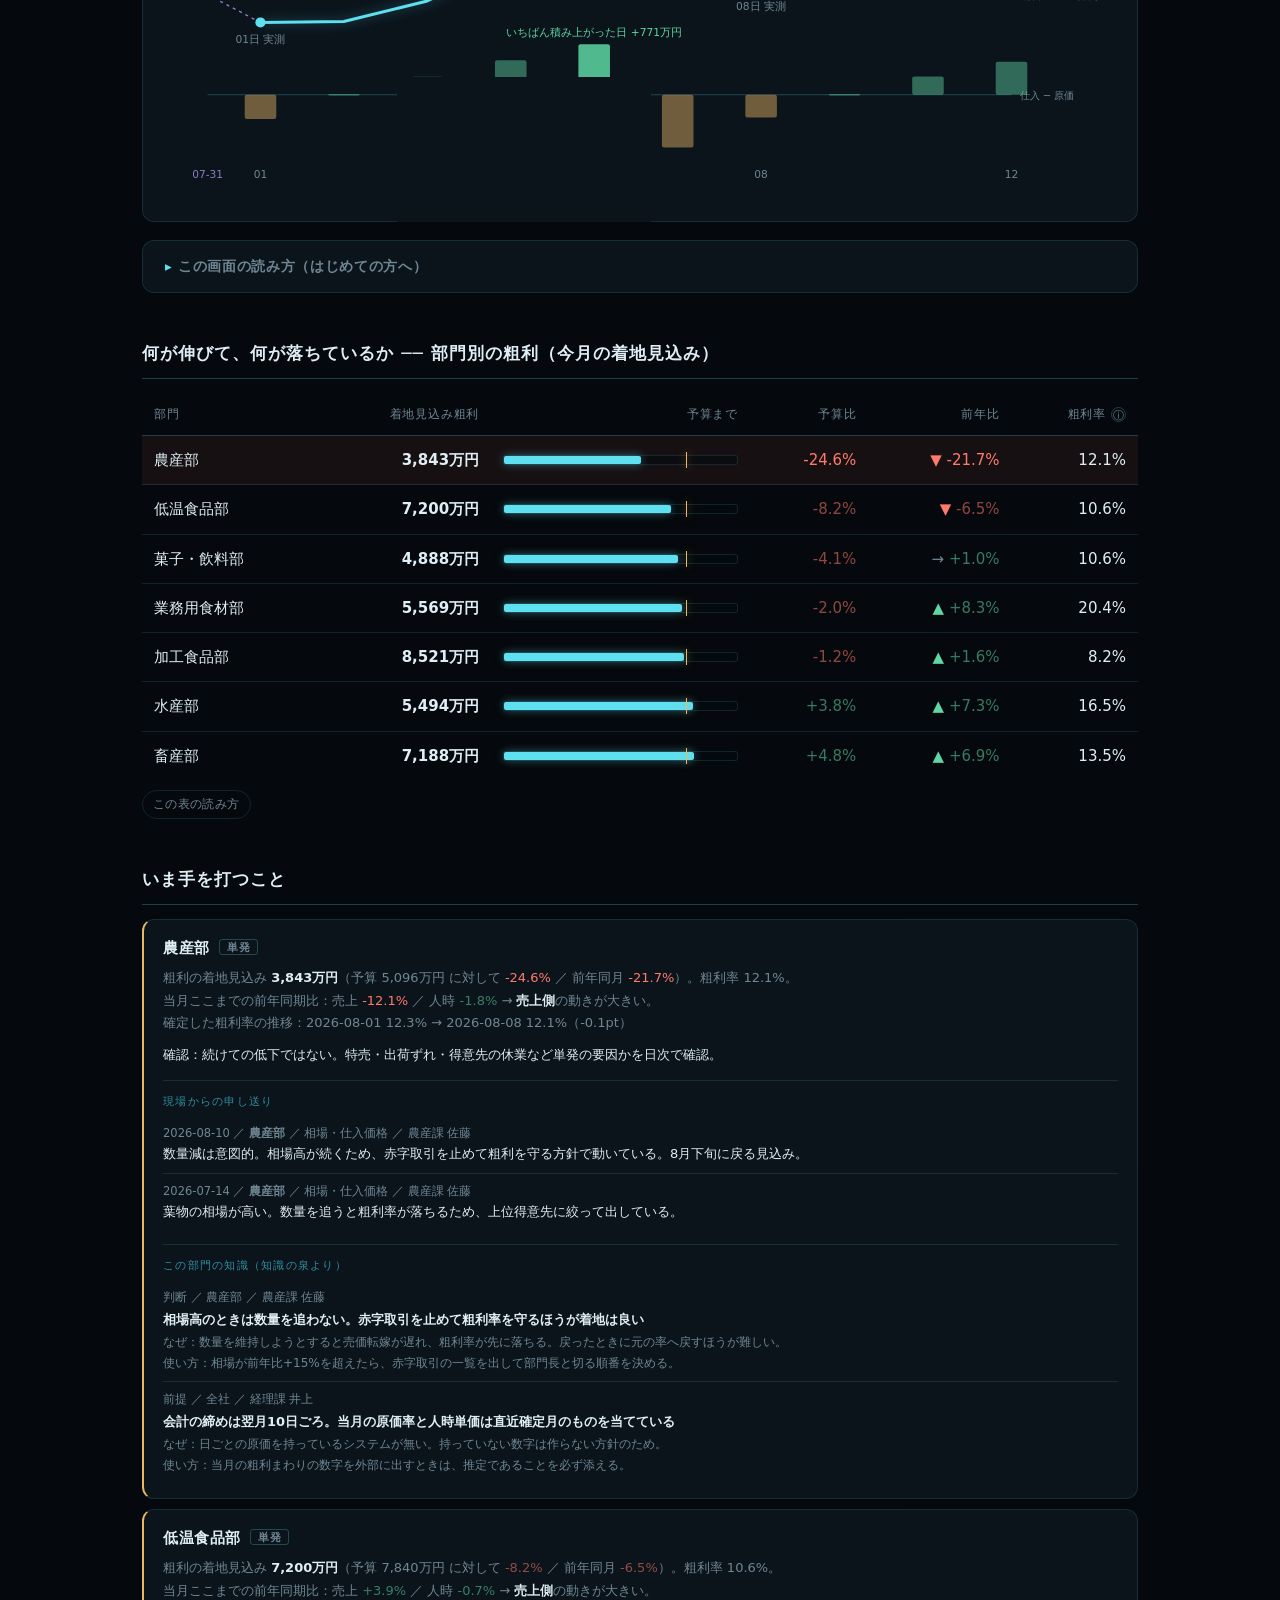
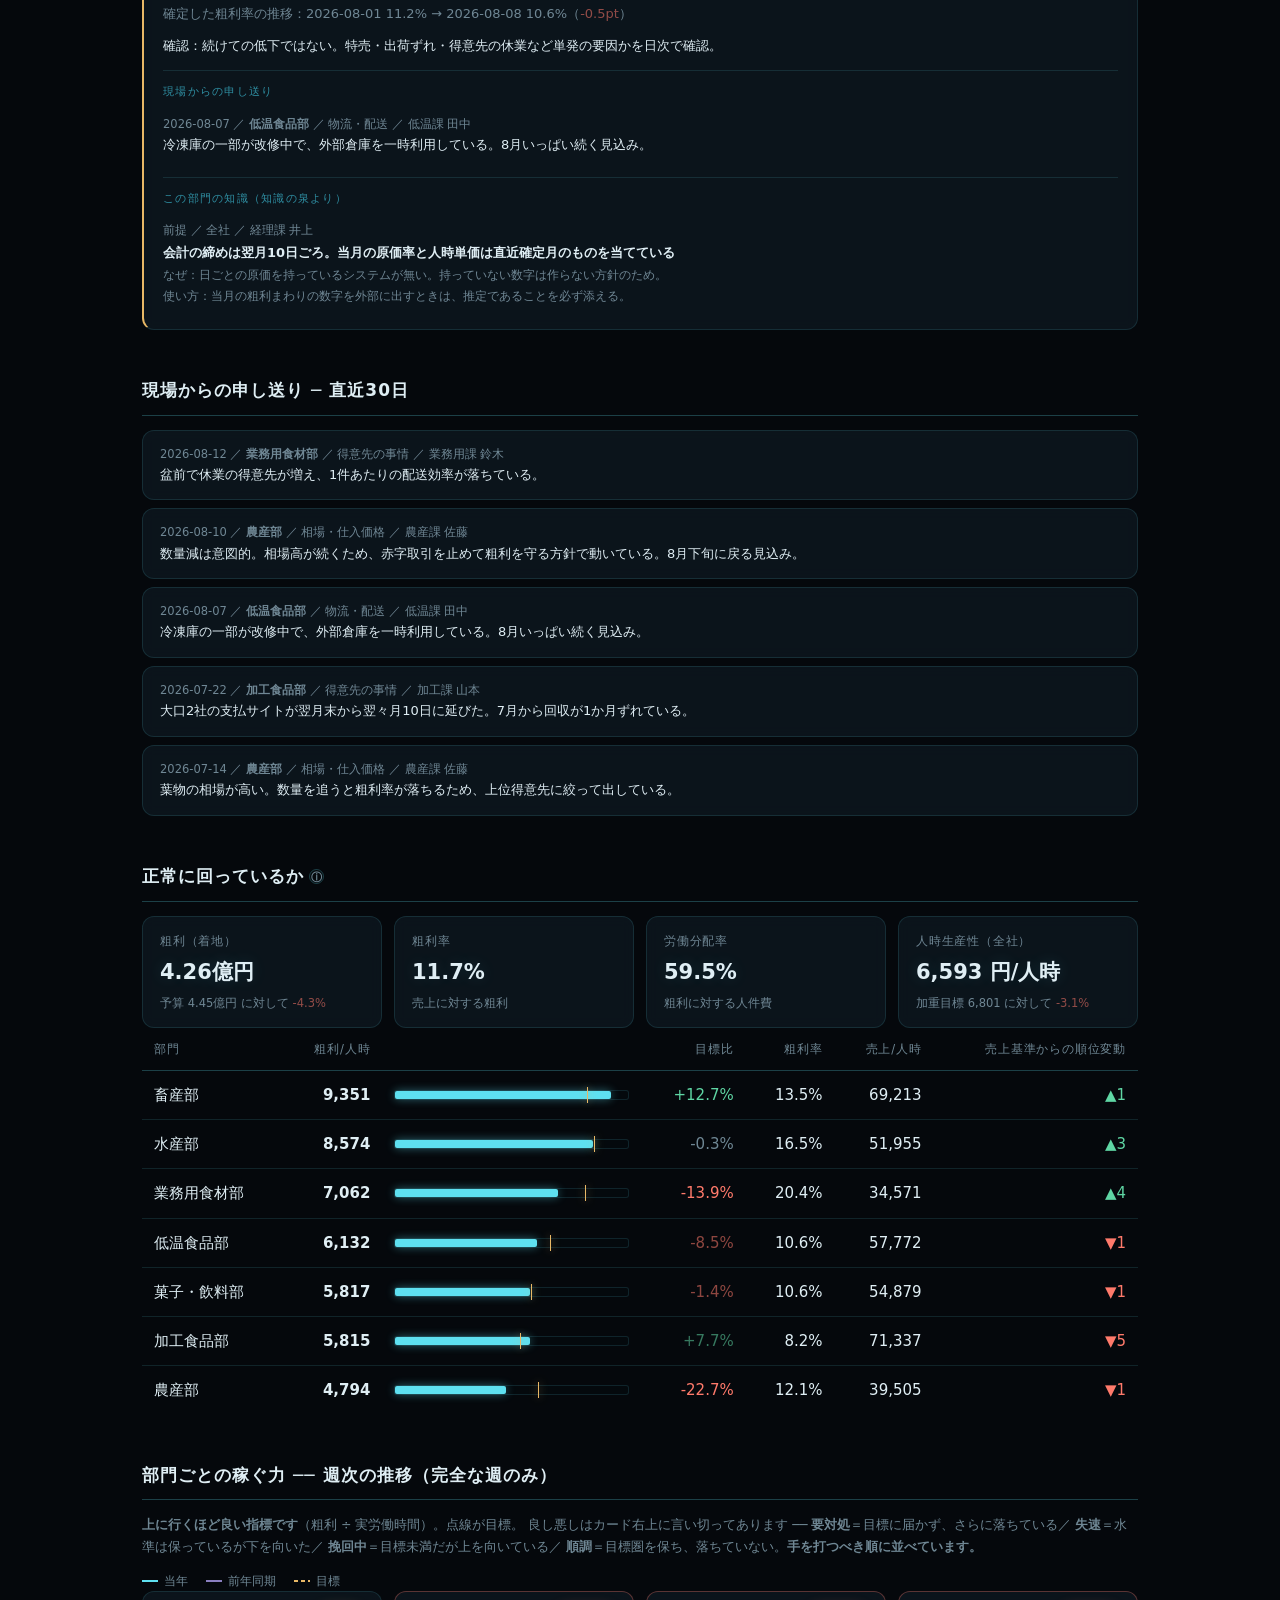
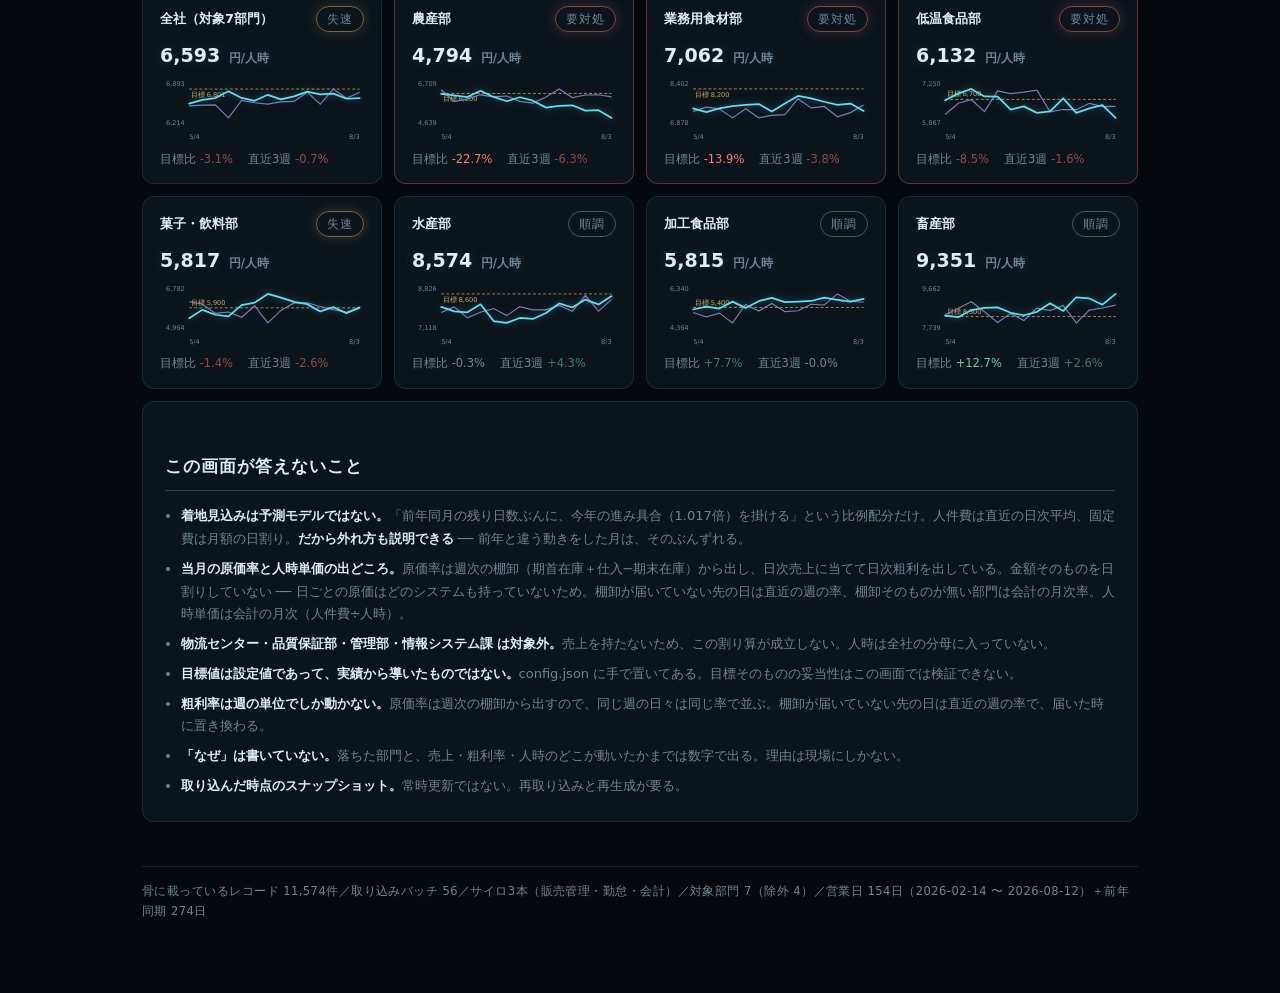
==== commit bcf726cd: "全画面の頭に「いつの話か」の帯を置き、タブごと動かないようにする 下へ送るうちに「これは何月の着地か」が見えなくなっていた。 何月の着地か・実績はいつまでか・確定はいつまでか ── 着地を読むのに要る" ====
--- a/docs/index.html
+++ b/docs/index.html
@@ -63,9 +63,20 @@
    飾り文字のままだと、タブがあると分からず戻れなくなる。 */
 nav{
   display:flex;gap:8px;flex-wrap:wrap;font-size:13.5px;letter-spacing:.02em;
-  padding-bottom:0;margin-bottom:24px;
+  padding:6px 0 0;margin-bottom:24px;
   border-bottom:1px solid var(--line-2);
-}
+  /* 下へ送っても、いつの話かとタブは残る。板は背景をほぼ塗りつぶす（透けると読めない） */
+  position:sticky;top:0;z-index:20;
+  background:rgba(5,8,12,.93);backdrop-filter:blur(8px);
+}
+/* いつの話か。**全画面で同じ文面** ── 画面ごとに書き分けると、片方だけ古くなる */
+nav .when{
+  flex-basis:100%;display:flex;flex-wrap:wrap;align-items:baseline;
+  font-size:13px;color:var(--muted);padding:2px 2px 8px;letter-spacing:.02em;
+  font-variant-numeric:tabular-nums;
+}
+nav .when b{color:var(--ink);font-size:16px;font-weight:600;letter-spacing:.06em;margin-right:8px}
+nav .when .sep{color:var(--line-2);margin:0 8px}
 nav a.tab{
   color:var(--muted);text-decoration:none;padding:9px 18px;
   border:1px solid var(--line);border-bottom:none;
@@ -405,13 +416,13 @@
 <body>
 <div class="wrap">
 
-<nav><a class="tab here" href="index.html" aria-current="page">経営ステータス</a><a class="tab" href="note.html">申し送り</a><a class="tab" href="knowledge.html">知識の泉</a><a class="tab" href="guide.html">使い方</a></nav>
+<nav><div class="when"><b>2026年8月の着地</b><span class="sep">／</span>実績 8月12日まで（10営業日）＋ 見込み 16営業日<span class="sep">／</span>確定は7月まで</div><a class="tab here" href="index.html" aria-current="page">経営ステータス</a><a class="tab" href="note.html">申し送り</a><a class="tab" href="knowledge.html">知識の泉</a><a class="tab" href="guide.html">使い方</a></nav>
 
 <header>
   <div class="eyebrow">架空食品商事株式会社</div>
   <h1>経営ステータス</h1>
-  <div class="sub">2026-09-07 00:15 時点 ／ データは 2026-08-12 まで届いています
-    <span class="stamp" title="この画面の版。URLの ?v= と一致していれば最新です">版 20260907-0015</span></div>
+  <div class="sub">2026-09-07 00:24 に生成
+    <span class="stamp" title="この画面の版。URLの ?v= と一致していれば最新です">版 20260907-0024</span></div>
 </header>
 
 <div class="notice"><b>当月は、会計の締めを待たずに出した着地です。</b>売上と労働時間は日次の実績。原価率は週次の棚卸から（棚卸が届いていない先の日は直近の週の率）。人時単価は直近の確定月（賞与は引当なので、月ごとにはほぼ動きません）。</div>
@@ -551,6 +562,8 @@
 <p>いちばん上に、サイロごとの<b>最終データ日</b>を置いています。
 自動で取り込むようにするほど「今日も動いたはず」と思い込むので、
 <b>届いていなければ画面のほうから言います</b>。遅れているものは赤で名指しします。</p>
+<p>タブの上の帯は、この画面が<b>いつの話か</b>です ── 何月の着地か、実績はいつまでか、確定はいつまでか。
+どの画面にも同じ帯があり、下へ送っても残ります。</p>
 
 <h3>4. 着地の見通し ── 今月と、年間</h3>
 <p>会社の損益は<b>月ごとに確定して、年間へ積み上がります</b>。だから見る目は2つ。
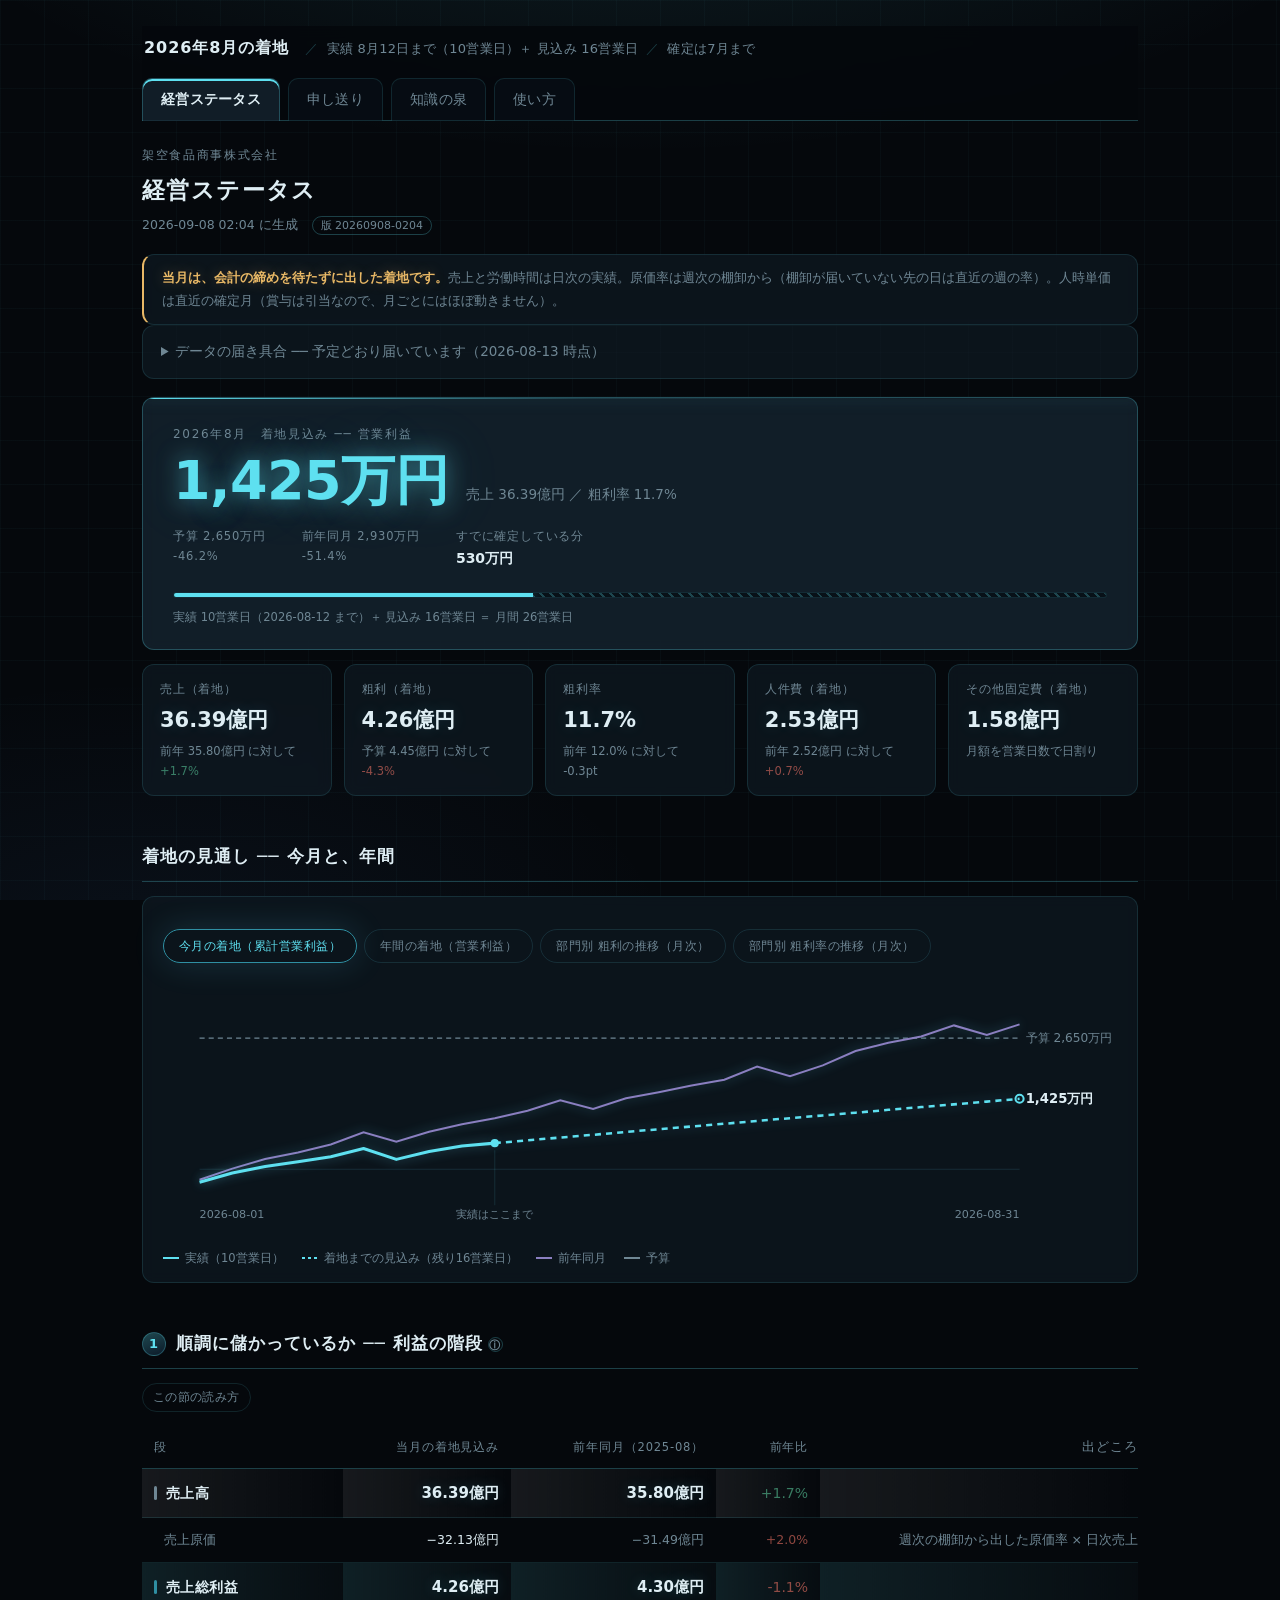
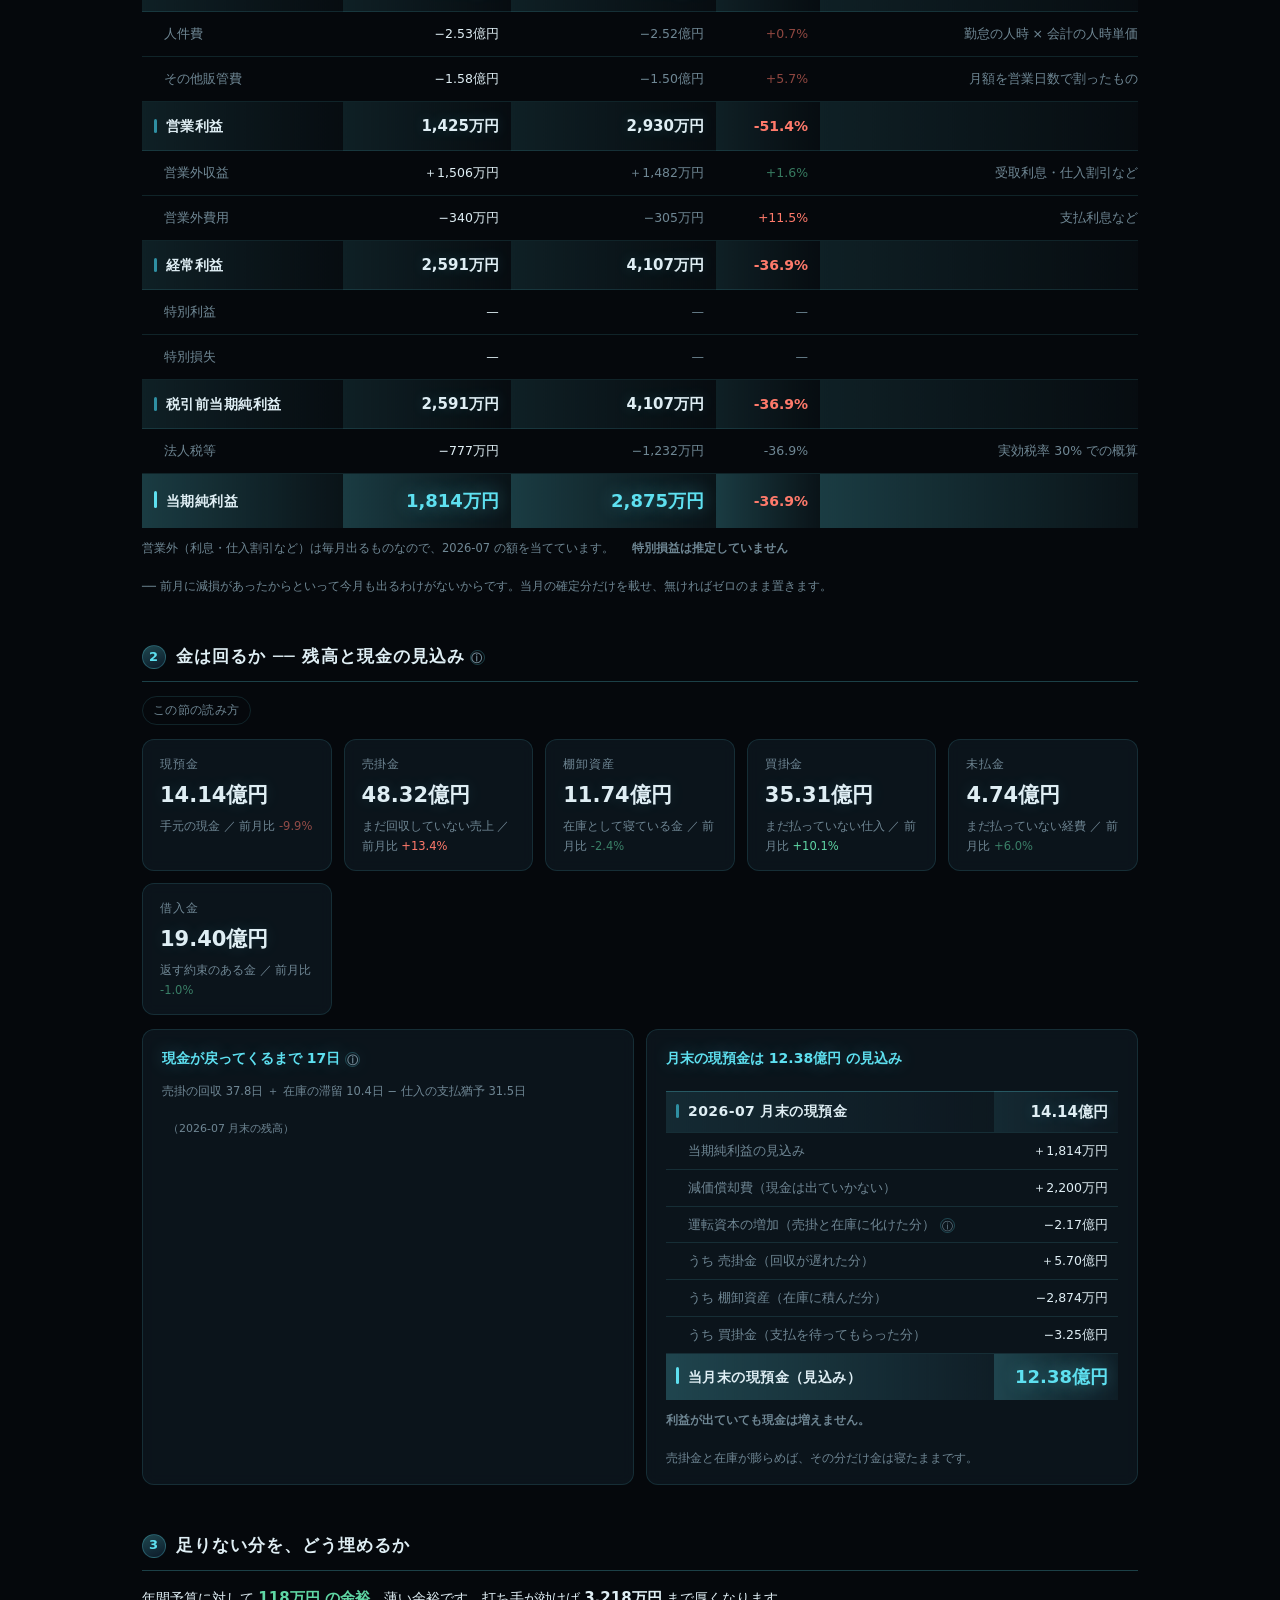
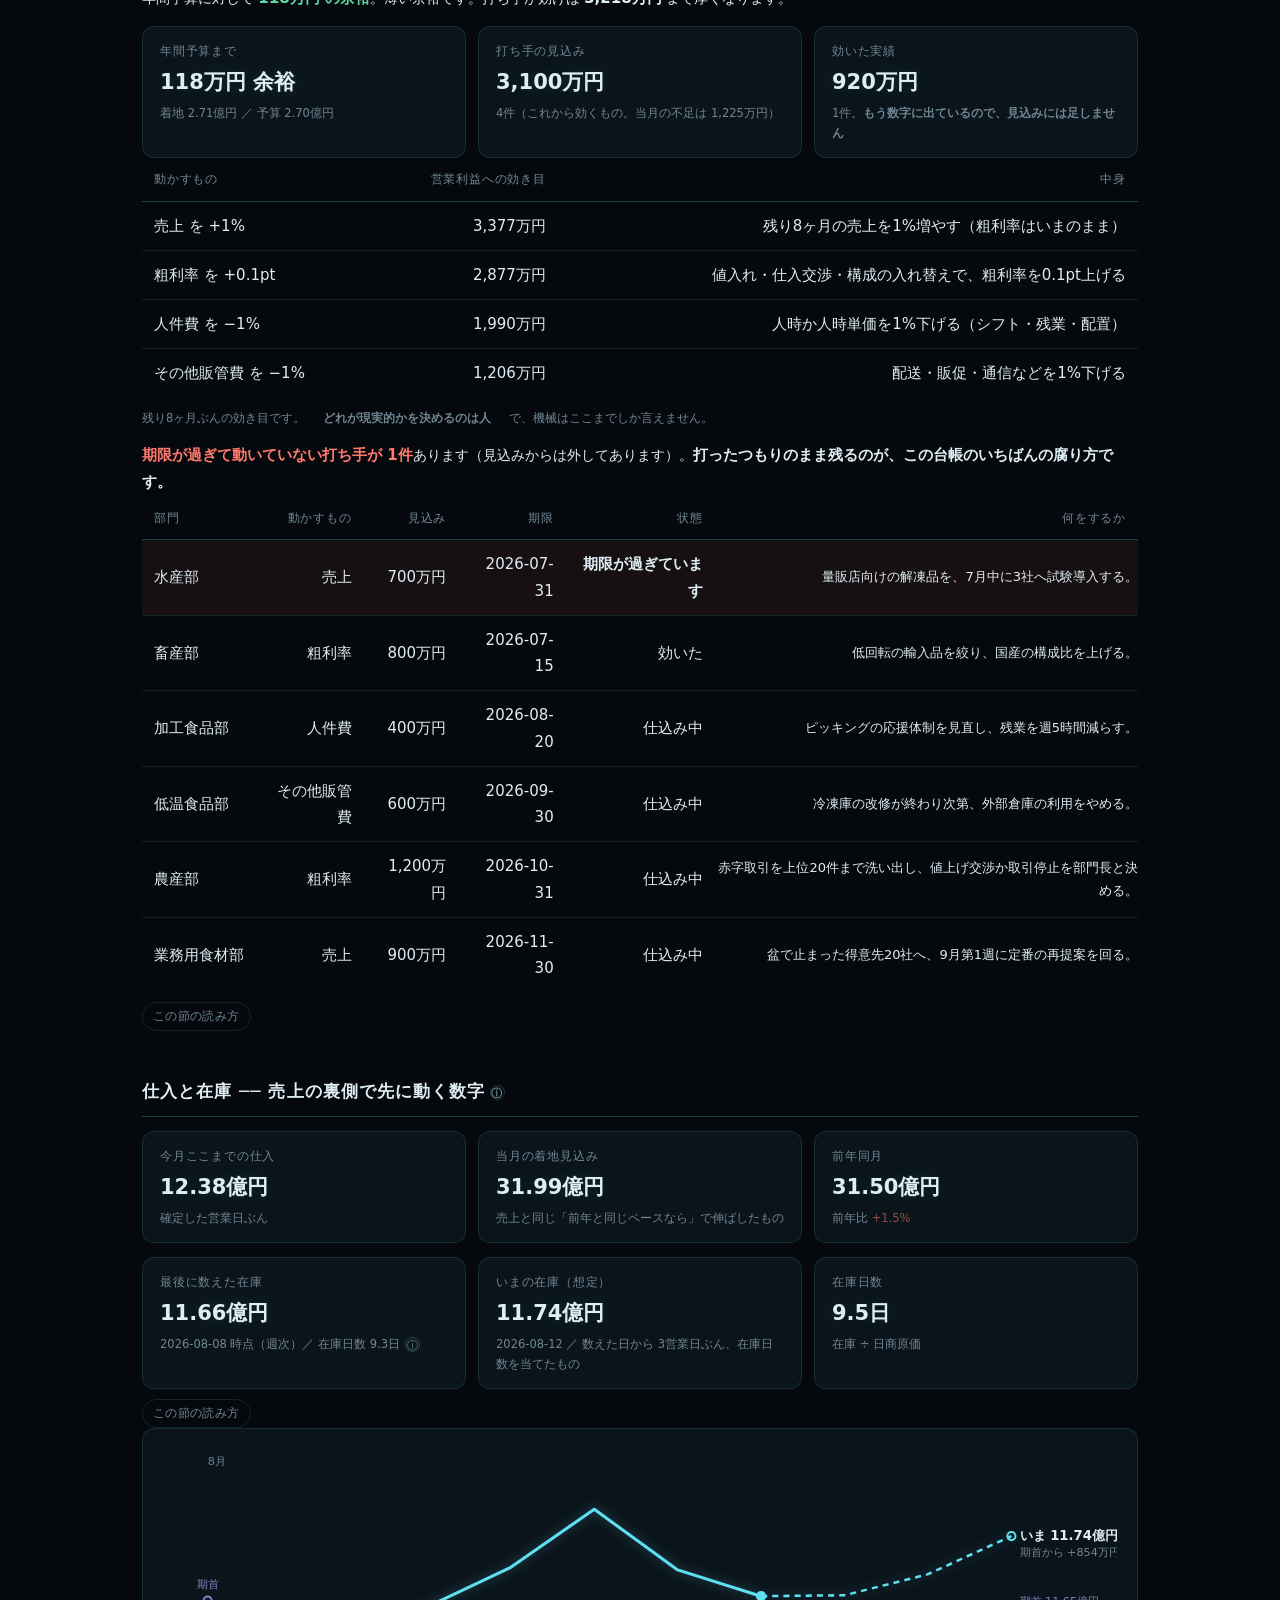
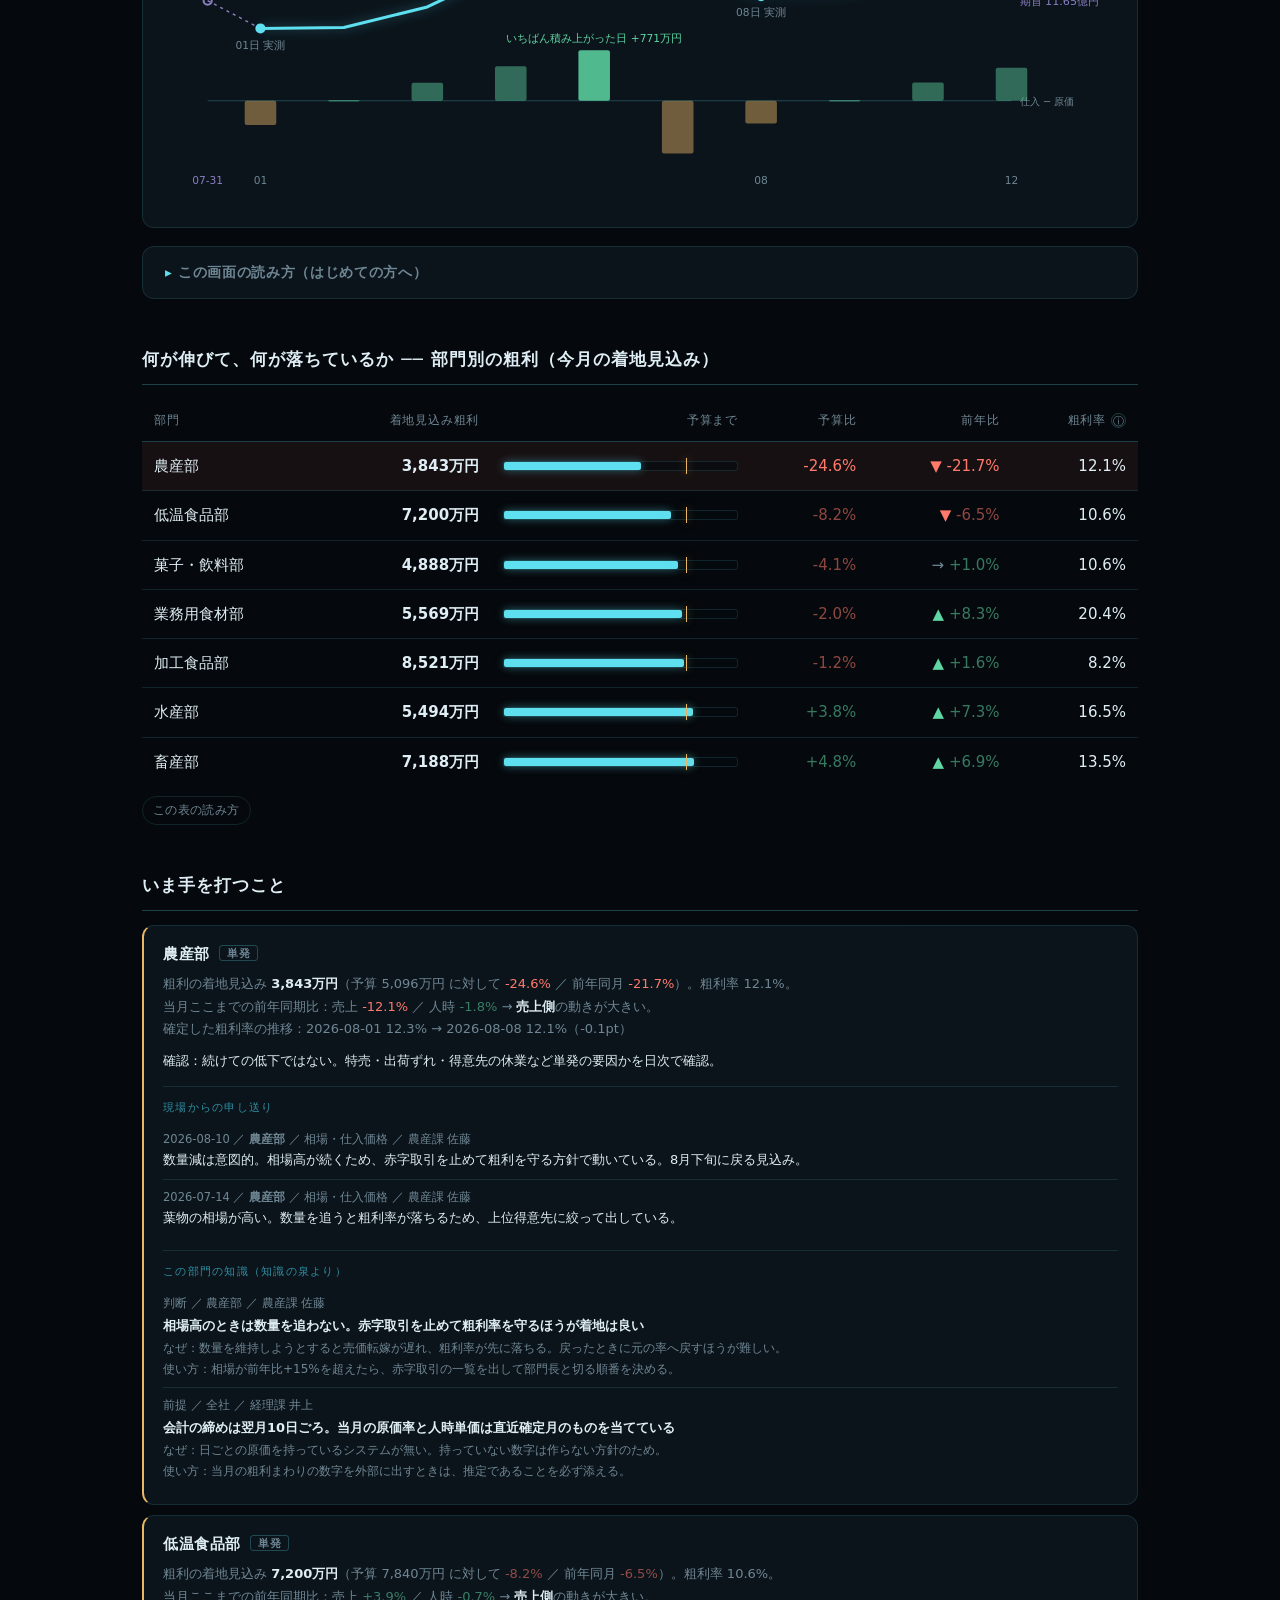
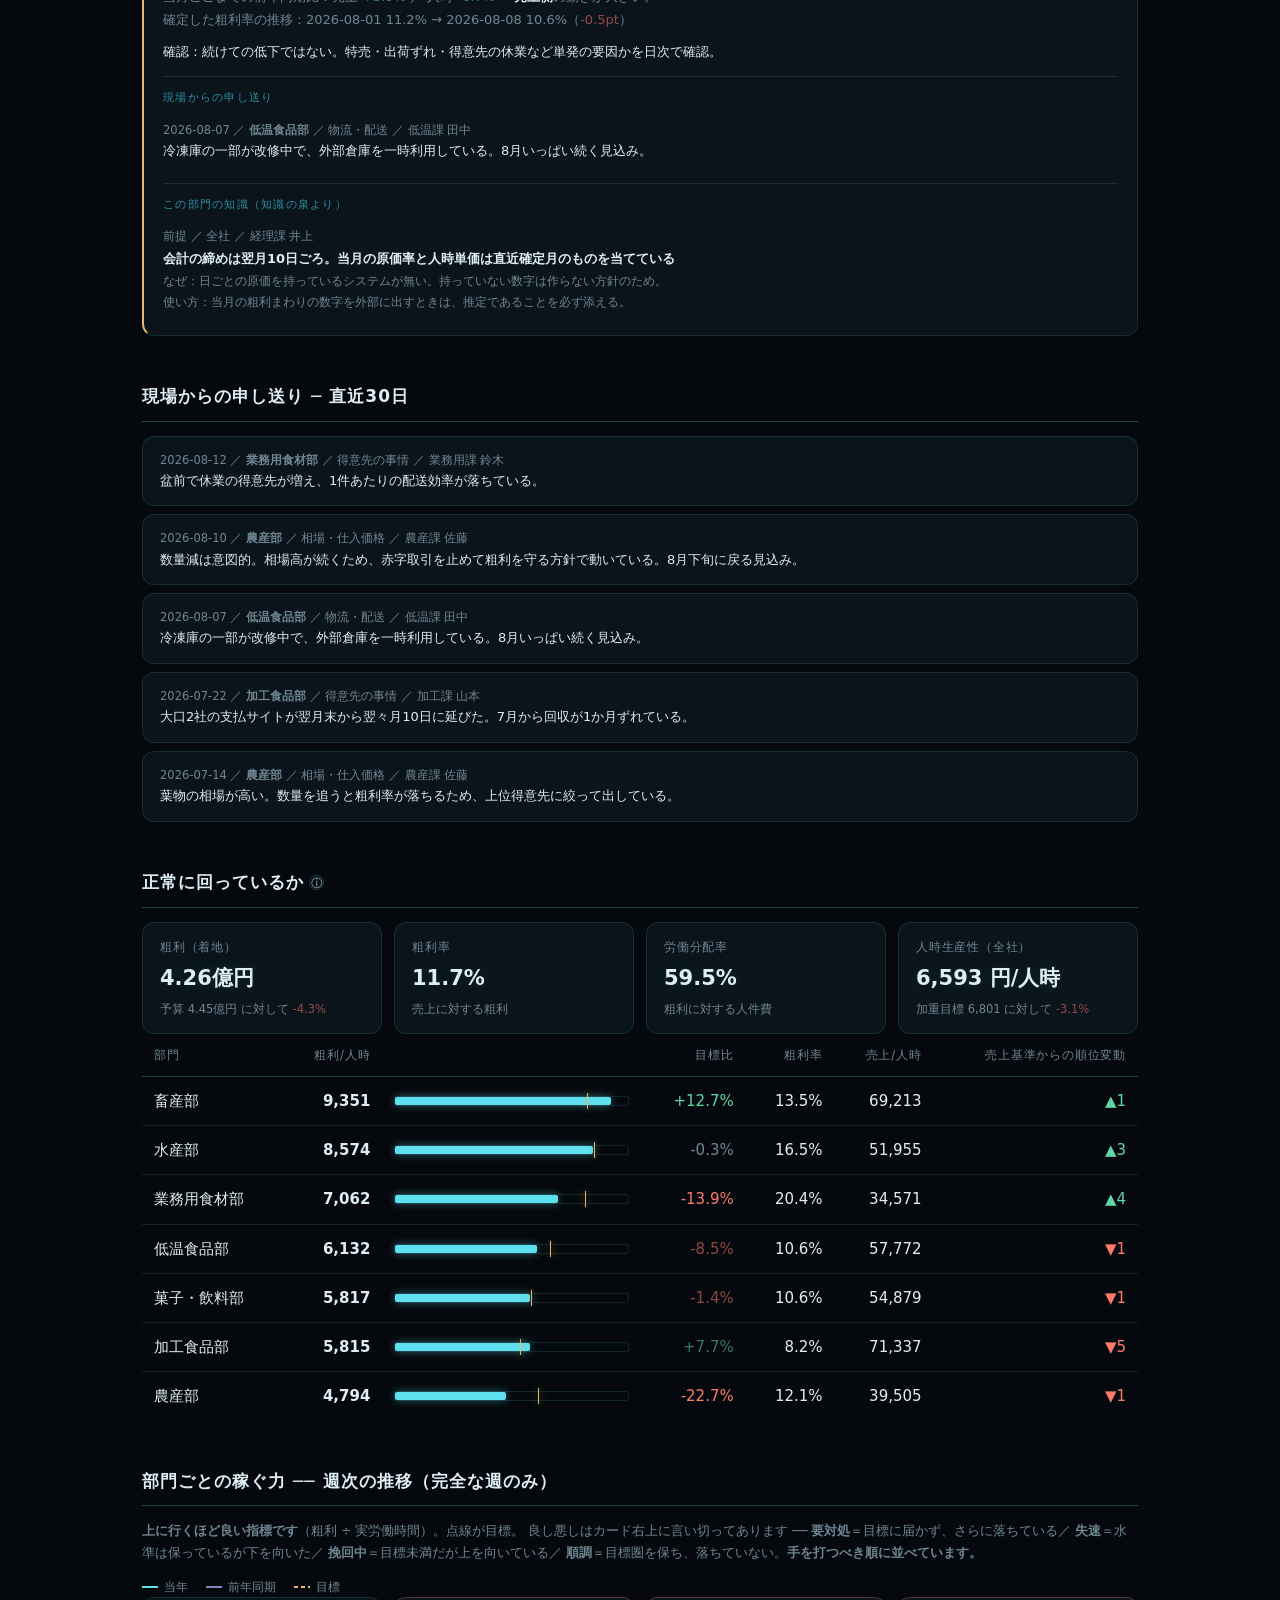
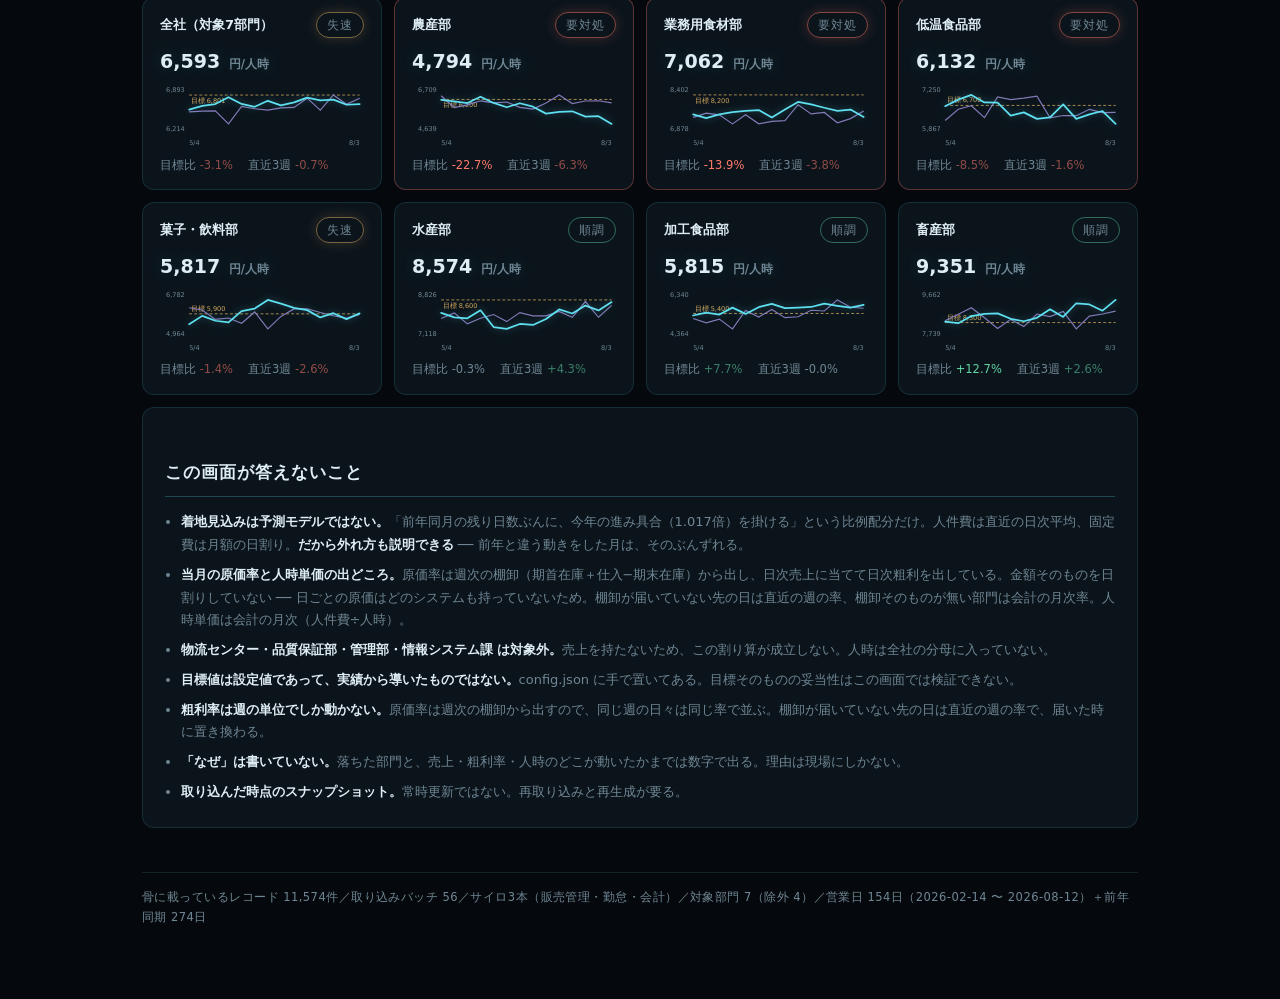
==== commit 54877d15: "スマホで表を潰さない ── 横に逃がし、1列目を固定し、帯とタブを詰める 375pxで段階利益の「出どころ」が1文字ずつ折れ、1行が321pxになっていた。 表の列を潰して縦に伸ばすのではなく、表ごと" ====
--- a/docs/index.html
+++ b/docs/index.html
@@ -133,6 +133,30 @@
 tbody tr{transition:background .15s}
 tbody tr:hover{background:rgba(94,224,240,.045)}
 tbody tr:last-child td{border-bottom:none}
+
+/* 表は横に逃がす。**スマホで列を潰して行を増やさない** ──
+   2026-09-08、375pxで段階利益の「出どころ」が1文字ずつ折れ、1行が321pxになっていた。
+   PC幅では枠は透明で何も変わらない。狭い幅でだけ、表は自分の幅を保ち、枠の中で横に送る。 */
+.scroll{overflow-x:auto;-webkit-overflow-scrolling:touch;max-width:100%;scrollbar-width:thin}
+.scroll table{min-width:100%}
+@media (max-width:720px){
+  .scroll table{width:max-content;min-width:100%}
+  .scroll th,.scroll td{white-space:nowrap}
+  .scroll td.note{white-space:normal;min-width:18em;max-width:24em}
+  .scroll table.ladder td.note{white-space:nowrap;max-width:none}
+  /* 横に送っても、どの行かが分かるように1列目は残す。
+     帯の行（tr.sub 等）は背景がグラデーションなので、それより強い指定で塗りつぶす
+     ── 透けると、送った先の数字が名前に重なる（2026-09-08、実機相当の描画で見えた） */
+  .scroll table thead tr th.name,.scroll table tbody tr td.name{
+    position:sticky;left:0;z-index:1;background:#0b141c;
+    box-shadow:2px 0 0 rgba(94,224,240,.12)}
+  /* いつの話かの帯とタブは、狭い幅では詰める。固定表示が画面の3分の1を食っていた */
+  nav{gap:4px;font-size:12px;margin-bottom:16px}
+  nav a.tab{padding:6px 9px;border-radius:8px 8px 0 0}
+  nav .when{font-size:11.5px;padding:0 0 5px}
+  nav .when b{font-size:14px;margin-right:6px}
+  nav .when .sep{margin:0 5px}
+}
 
 .none{padding:14px 18px;color:var(--muted);font-size:13.5px}
 
@@ -421,13 +445,13 @@
 <header>
   <div class="eyebrow">架空食品商事株式会社</div>
   <h1>経営ステータス</h1>
-  <div class="sub">2026-09-07 00:24 に生成
-    <span class="stamp" title="この画面の版。URLの ?v= と一致していれば最新です">版 20260907-0024</span></div>
+  <div class="sub">2026-09-08 02:04 に生成
+    <span class="stamp" title="この画面の版。URLの ?v= と一致していれば最新です">版 20260908-0204</span></div>
 </header>
 
 <div class="notice"><b>当月は、会計の締めを待たずに出した着地です。</b>売上と労働時間は日次の実績。原価率は週次の棚卸から（棚卸が届いていない先の日は直近の週の率）。人時単価は直近の確定月（賞与は引当なので、月ごとにはほぼ動きません）。</div>
 
-<details class="freshness"><summary>データの届き具合 ── 予定どおり届いています<span class="muted">（2026-08-13 時点）</span></summary><table><thead><tr><th>サイロ</th><th>種類</th><th>周期</th><th>最終データ日</th><th>経過</th><th>状態</th></tr></thead><tbody><tr class=""><td>A社販売管理</td><td>仕入</td><td>日次</td><td class="num">2026-08-12</td><td class="num">1日前</td><td>届いています</td></tr><tr class=""><td>A社販売管理</td><td>在庫</td><td>週次</td><td class="num">2026-08-08</td><td class="num">5日前</td><td>届いています</td></tr><tr class=""><td>A社販売管理</td><td>売上</td><td>日次</td><td class="num">2026-08-12</td><td class="num">1日前</td><td>届いています</td></tr><tr class=""><td>B社勤怠</td><td>労働時間</td><td>日次</td><td class="num">2026-08-12</td><td class="num">1日前</td><td>届いています</td></tr><tr class=""><td>C社会計</td><td>残高</td><td>月次</td><td class="num">2026-07-01</td><td class="num">43日前</td><td>届いています</td></tr><tr class=""><td>C社会計</td><td>試算表</td><td>月次</td><td class="num">2026-07-01</td><td class="num">43日前</td><td>届いています</td></tr><tr class=""><td>C社会計</td><td>部門損益</td><td>月次</td><td class="num">2026-07-01</td><td class="num">43日前</td><td>届いています</td></tr></tbody></table><p class="legend">置き場に届いたものを見張りが自動で取り込みます。受入仕様にない名前のファイルは<b>推測で取り込まず、保留へ退けます</b> ── 種別を当てにいくと、間違った種別のまま記録に入るためです。</p></details>
+<details class="freshness"><summary>データの届き具合 ── 予定どおり届いています<span class="muted">（2026-08-13 時点）</span></summary><div class="scroll"><table><thead><tr><th>サイロ</th><th>種類</th><th>周期</th><th>最終データ日</th><th>経過</th><th>状態</th></tr></thead><tbody><tr class=""><td>A社販売管理</td><td>仕入</td><td>日次</td><td class="num">2026-08-12</td><td class="num">1日前</td><td>届いています</td></tr><tr class=""><td>A社販売管理</td><td>在庫</td><td>週次</td><td class="num">2026-08-08</td><td class="num">5日前</td><td>届いています</td></tr><tr class=""><td>A社販売管理</td><td>売上</td><td>日次</td><td class="num">2026-08-12</td><td class="num">1日前</td><td>届いています</td></tr><tr class=""><td>B社勤怠</td><td>労働時間</td><td>日次</td><td class="num">2026-08-12</td><td class="num">1日前</td><td>届いています</td></tr><tr class=""><td>C社会計</td><td>残高</td><td>月次</td><td class="num">2026-07-01</td><td class="num">43日前</td><td>届いています</td></tr><tr class=""><td>C社会計</td><td>試算表</td><td>月次</td><td class="num">2026-07-01</td><td class="num">43日前</td><td>届いています</td></tr><tr class=""><td>C社会計</td><td>部門損益</td><td>月次</td><td class="num">2026-07-01</td><td class="num">43日前</td><td>届いています</td></tr></tbody></table></div><p class="legend">置き場に届いたものを見張りが自動で取り込みます。受入仕様にない名前のファイルは<b>推測で取り込まず、保留へ退けます</b> ── 種別を当てにいくと、間違った種別のまま記録に入るためです。</p></details>
 
 <section class="landing"><div class="label">2026年8月　着地見込み ── 営業利益</div><div class="figure"><b>1,425万円</b><span class="unit">売上 36.39億円 ／ 粗利率 11.7%</span></div><div class="against"><div><span>予算 2,650万円</span><span class="down">-46.2%</span></div><div><span>前年同月 2,930万円</span><span class="down">-51.4%</span></div><div><span>すでに確定している分</span><b>530万円</b></div></div><div class="progress"><div class="track"><i class="done" style="width:38.5%"></i><i class="todo" style="width:61.5%"></i></div><div class="legend">実績 10営業日（2026-08-12 まで）＋ 見込み 16営業日 ＝ 月間 26営業日</div></div></section>
 
@@ -497,7 +521,7 @@
     会計ではこれを <b>段階利益</b> と呼びます ── 利益は一段ずつ削られて、最後に残る。
     前年同月を横に並べてあるので、「売上は伸びたのに利益は落ちた」がどこで起きたかが読めます。</p>
   </details>
-<table class="ladder"><thead><tr><th class="name">段</th><th class="v">当月の着地見込み</th><th class="v">前年同月（2025-08）</th><th class="c">前年比</th><th class="note">出どころ</th></tr></thead><tbody><tr class="sub head"><td class="name">売上高</td><td class="v">36.39億円</td><td class="v ly">35.80億円</td><td class="c"><span class="up soft">+1.7%</span></td><td class="note"></td></tr><tr class="adj"><td class="name">売上原価</td><td class="v">−32.13億円</td><td class="v ly">−31.49億円</td><td class="c"><span class="down soft">+2.0%</span></td><td class="note">週次の棚卸から出した原価率 × 日次売上</td></tr><tr class="sub"><td class="name">売上総利益</td><td class="v">4.26億円</td><td class="v ly">4.30億円</td><td class="c"><span class="down soft">-1.1%</span></td><td class="note"></td></tr><tr class="adj"><td class="name">人件費</td><td class="v">−2.53億円</td><td class="v ly">−2.52億円</td><td class="c"><span class="down soft">+0.7%</span></td><td class="note">勤怠の人時 × 会計の人時単価</td></tr><tr class="adj"><td class="name">その他販管費</td><td class="v">−1.58億円</td><td class="v ly">−1.50億円</td><td class="c"><span class="down soft">+5.7%</span></td><td class="note">月額を営業日数で割ったもの</td></tr><tr class="sub"><td class="name">営業利益</td><td class="v">1,425万円</td><td class="v ly">2,930万円</td><td class="c"><span class="down">-51.4%</span></td><td class="note"></td></tr><tr class="adj"><td class="name">営業外収益</td><td class="v">＋1,506万円</td><td class="v ly">＋1,482万円</td><td class="c"><span class="up soft">+1.6%</span></td><td class="note">受取利息・仕入割引など</td></tr><tr class="adj"><td class="name">営業外費用</td><td class="v">−340万円</td><td class="v ly">−305万円</td><td class="c"><span class="down">+11.5%</span></td><td class="note">支払利息など</td></tr><tr class="sub"><td class="name">経常利益</td><td class="v">2,591万円</td><td class="v ly">4,107万円</td><td class="c"><span class="down">-36.9%</span></td><td class="note"></td></tr><tr class="adj"><td class="name">特別利益</td><td class="v">—</td><td class="v ly">—</td><td class="c"><span class="flat">—</span></td><td class="note"></td></tr><tr class="adj"><td class="name">特別損失</td><td class="v">—</td><td class="v ly">—</td><td class="c"><span class="flat">—</span></td><td class="note"></td></tr><tr class="sub"><td class="name">税引前当期純利益</td><td class="v">2,591万円</td><td class="v ly">4,107万円</td><td class="c"><span class="down">-36.9%</span></td><td class="note"></td></tr><tr class="adj"><td class="name">法人税等</td><td class="v">−777万円</td><td class="v ly">−1,232万円</td><td class="c"><span class="flat">-36.9%</span></td><td class="note">実効税率 30% での概算</td></tr><tr class="sub last"><td class="name">当期純利益</td><td class="v">1,814万円</td><td class="v ly">2,875万円</td><td class="c"><span class="down">-36.9%</span></td><td class="note"></td></tr></tbody></table><div class="legend">営業外（利息・仕入割引など）は毎月出るものなので、2026-07 の額を当てています。<b>特別損益は推定していません</b> ── 前月に減損があったからといって今月も出るわけがないからです。当月の確定分だけを載せ、無ければゼロのまま置きます。</div>
+<div class="scroll"><table class="ladder"><thead><tr><th class="name">段</th><th class="v">当月の着地見込み</th><th class="v">前年同月（2025-08）</th><th class="c">前年比</th><th class="note">出どころ</th></tr></thead><tbody><tr class="sub head"><td class="name">売上高</td><td class="v">36.39億円</td><td class="v ly">35.80億円</td><td class="c"><span class="up soft">+1.7%</span></td><td class="note"></td></tr><tr class="adj"><td class="name">売上原価</td><td class="v">−32.13億円</td><td class="v ly">−31.49億円</td><td class="c"><span class="down soft">+2.0%</span></td><td class="note">週次の棚卸から出した原価率 × 日次売上</td></tr><tr class="sub"><td class="name">売上総利益</td><td class="v">4.26億円</td><td class="v ly">4.30億円</td><td class="c"><span class="down soft">-1.1%</span></td><td class="note"></td></tr><tr class="adj"><td class="name">人件費</td><td class="v">−2.53億円</td><td class="v ly">−2.52億円</td><td class="c"><span class="down soft">+0.7%</span></td><td class="note">勤怠の人時 × 会計の人時単価</td></tr><tr class="adj"><td class="name">その他販管費</td><td class="v">−1.58億円</td><td class="v ly">−1.50億円</td><td class="c"><span class="down soft">+5.7%</span></td><td class="note">月額を営業日数で割ったもの</td></tr><tr class="sub"><td class="name">営業利益</td><td class="v">1,425万円</td><td class="v ly">2,930万円</td><td class="c"><span class="down">-51.4%</span></td><td class="note"></td></tr><tr class="adj"><td class="name">営業外収益</td><td class="v">＋1,506万円</td><td class="v ly">＋1,482万円</td><td class="c"><span class="up soft">+1.6%</span></td><td class="note">受取利息・仕入割引など</td></tr><tr class="adj"><td class="name">営業外費用</td><td class="v">−340万円</td><td class="v ly">−305万円</td><td class="c"><span class="down">+11.5%</span></td><td class="note">支払利息など</td></tr><tr class="sub"><td class="name">経常利益</td><td class="v">2,591万円</td><td class="v ly">4,107万円</td><td class="c"><span class="down">-36.9%</span></td><td class="note"></td></tr><tr class="adj"><td class="name">特別利益</td><td class="v">—</td><td class="v ly">—</td><td class="c"><span class="flat">—</span></td><td class="note"></td></tr><tr class="adj"><td class="name">特別損失</td><td class="v">—</td><td class="v ly">—</td><td class="c"><span class="flat">—</span></td><td class="note"></td></tr><tr class="sub"><td class="name">税引前当期純利益</td><td class="v">2,591万円</td><td class="v ly">4,107万円</td><td class="c"><span class="down">-36.9%</span></td><td class="note"></td></tr><tr class="adj"><td class="name">法人税等</td><td class="v">−777万円</td><td class="v ly">−1,232万円</td><td class="c"><span class="flat">-36.9%</span></td><td class="note">実効税率 30% での概算</td></tr><tr class="sub last"><td class="name">当期純利益</td><td class="v">1,814万円</td><td class="v ly">2,875万円</td><td class="c"><span class="down">-36.9%</span></td><td class="note"></td></tr></tbody></table></div><div class="legend">営業外（利息・仕入割引など）は毎月出るものなので、2026-07 の額を当てています。<b>特別損益は推定していません</b> ── 前月に減損があったからといって今月も出るわけがないからです。当月の確定分だけを載せ、無ければゼロのまま置きます。</div>
 </section>
 
 <section>
@@ -506,12 +530,12 @@
   <p class="lead"><b>利益と現金は別物です。</b>売った時点で利益は立ちますが、回収するまで現金は増えません。
     残高は<b>締まった月末時点</b>のもの（当月はまだ締まっていないため）。</p>
   </details>
-<div class="breakdown"><div><div class="k">現預金</div><div class="v">14.14億円</div><div class="n">手元の現金 ／ 前月比 <span class="down soft">-9.9%</span></div></div><div><div class="k">売掛金</div><div class="v">48.32億円</div><div class="n">まだ回収していない売上 ／ 前月比 <span class="down">+13.4%</span></div></div><div><div class="k">棚卸資産</div><div class="v">11.74億円</div><div class="n">在庫として寝ている金 ／ 前月比 <span class="up soft">-2.4%</span></div></div><div><div class="k">買掛金</div><div class="v">35.31億円</div><div class="n">まだ払っていない仕入 ／ 前月比 <span class="up">+10.1%</span></div></div><div><div class="k">未払金</div><div class="v">4.74億円</div><div class="n">まだ払っていない経費 ／ 前月比 <span class="up soft">+6.0%</span></div></div><div><div class="k">借入金</div><div class="v">19.40億円</div><div class="n">返す約束のある金 ／ 前月比 <span class="up soft">-1.0%</span></div></div></div><div class="cashgrid"><div class="panel-box"><h3>現金が戻ってくるまで 17日<span class="hint" tabindex="0" role="note" aria-label="現金が戻ってくるまでとは">ⓘ<span class="tip"><b>現金が戻ってくるまで</b><br>仕入れた物が現金になって戻るまでの日数（CCC）。売掛の回収 ＋ 在庫の滞留 − 仕入の支払猶予 で出します。</span></span></h3><div class="legend">売掛の回収 37.8日 ＋ 在庫の滞留 10.4日 − 仕入の支払猶予 31.5日<span class="asof">（2026-07 月末の残高）</span></div></div><div class="panel-box"><h3>月末の現預金は 12.38億円 の見込み</h3><table class="ladder small"><tbody><tr class="sub"><td class="name">2026-07 月末の現預金</td><td class="v">14.14億円</td></tr><tr class="adj"><td class="name">当期純利益の見込み</td><td class="v">＋1,814万円</td></tr><tr class="adj"><td class="name">減価償却費（現金は出ていかない）</td><td class="v">＋2,200万円</td></tr><tr class="adj"><td class="name">運転資本の増加（売掛と在庫に化けた分）<span class="hint" tabindex="0" role="note" aria-label="運転資本とは">ⓘ<span class="tip"><b>運転資本</b><br>売掛金 ＋ 棚卸資産 − 買掛金。商売を回すために立て替えている金です。増えるとその分だけ現金が減ります。</span></span></td><td class="v">−2.17億円</td></tr><tr class="adj sub2"><td class="name">うち 売掛金（回収が遅れた分）</td><td class="v">＋5.70億円</td></tr><tr class="adj sub2"><td class="name">うち 棚卸資産（在庫に積んだ分）</td><td class="v">−2,874万円</td></tr><tr class="adj sub2"><td class="name">うち 買掛金（支払を待ってもらった分）</td><td class="v">−3.25億円</td></tr><tr class="sub last"><td class="name">当月末の現預金（見込み）</td><td class="v">12.38億円</td></tr></tbody></table><div class="legend"><b>利益が出ていても現金は増えません。</b>売掛金と在庫が膨らめば、その分だけ金は寝たままです。</div></div></div>
+<div class="breakdown"><div><div class="k">現預金</div><div class="v">14.14億円</div><div class="n">手元の現金 ／ 前月比 <span class="down soft">-9.9%</span></div></div><div><div class="k">売掛金</div><div class="v">48.32億円</div><div class="n">まだ回収していない売上 ／ 前月比 <span class="down">+13.4%</span></div></div><div><div class="k">棚卸資産</div><div class="v">11.74億円</div><div class="n">在庫として寝ている金 ／ 前月比 <span class="up soft">-2.4%</span></div></div><div><div class="k">買掛金</div><div class="v">35.31億円</div><div class="n">まだ払っていない仕入 ／ 前月比 <span class="up">+10.1%</span></div></div><div><div class="k">未払金</div><div class="v">4.74億円</div><div class="n">まだ払っていない経費 ／ 前月比 <span class="up soft">+6.0%</span></div></div><div><div class="k">借入金</div><div class="v">19.40億円</div><div class="n">返す約束のある金 ／ 前月比 <span class="up soft">-1.0%</span></div></div></div><div class="cashgrid"><div class="panel-box"><h3>現金が戻ってくるまで 17日<span class="hint" tabindex="0" role="note" aria-label="現金が戻ってくるまでとは">ⓘ<span class="tip"><b>現金が戻ってくるまで</b><br>仕入れた物が現金になって戻るまでの日数（CCC）。売掛の回収 ＋ 在庫の滞留 − 仕入の支払猶予 で出します。</span></span></h3><div class="legend">売掛の回収 37.8日 ＋ 在庫の滞留 10.4日 − 仕入の支払猶予 31.5日<span class="asof">（2026-07 月末の残高）</span></div></div><div class="panel-box"><h3>月末の現預金は 12.38億円 の見込み</h3><div class="scroll"><table class="ladder small"><tbody><tr class="sub"><td class="name">2026-07 月末の現預金</td><td class="v">14.14億円</td></tr><tr class="adj"><td class="name">当期純利益の見込み</td><td class="v">＋1,814万円</td></tr><tr class="adj"><td class="name">減価償却費（現金は出ていかない）</td><td class="v">＋2,200万円</td></tr><tr class="adj"><td class="name">運転資本の増加（売掛と在庫に化けた分）<span class="hint" tabindex="0" role="note" aria-label="運転資本とは">ⓘ<span class="tip"><b>運転資本</b><br>売掛金 ＋ 棚卸資産 − 買掛金。商売を回すために立て替えている金です。増えるとその分だけ現金が減ります。</span></span></td><td class="v">−2.17億円</td></tr><tr class="adj sub2"><td class="name">うち 売掛金（回収が遅れた分）</td><td class="v">＋5.70億円</td></tr><tr class="adj sub2"><td class="name">うち 棚卸資産（在庫に積んだ分）</td><td class="v">−2,874万円</td></tr><tr class="adj sub2"><td class="name">うち 買掛金（支払を待ってもらった分）</td><td class="v">−3.25億円</td></tr><tr class="sub last"><td class="name">当月末の現預金（見込み）</td><td class="v">12.38億円</td></tr></tbody></table></div><div class="legend"><b>利益が出ていても現金は増えません。</b>売掛金と在庫が膨らめば、その分だけ金は寝たままです。</div></div></div>
 </section>
 
 <section>
   <h2><span class="q">3</span>足りない分を、どう埋めるか</h2>
-  <p class="verdict">年間予算に対して <b class="ok">118万円 の余裕</b>。薄い余裕です。打ち手が効けば <b>3,218万円</b> まで厚くなります。</p><div class="breakdown"><div><div class="k">年間予算まで</div><div class="v ok">118万円 余裕</div><div class="n">着地 2.71億円 ／ 予算 2.70億円</div></div><div><div class="k">打ち手の見込み</div><div class="v">3,100万円</div><div class="n">4件（これから効くもの。当月の不足は 1,225万円）</div></div><div><div class="k">効いた実績</div><div class="v ok">920万円</div><div class="n">1件。<b>もう数字に出ているので、見込みには足しません</b></div></div></div><table><thead><tr><th class="name">動かすもの</th><th>営業利益への効き目</th><th>中身</th></tr></thead><tbody><tr><td class="name">売上 を +1%</td><td class="v">3,377万円</td><td>残り8ヶ月の売上を1%増やす（粗利率はいまのまま）</td></tr><tr><td class="name">粗利率 を +0.1pt</td><td class="v">2,877万円</td><td>値入れ・仕入交渉・構成の入れ替えで、粗利率を0.1pt上げる</td></tr><tr><td class="name">人件費 を −1%</td><td class="v">1,990万円</td><td>人時か人時単価を1%下げる（シフト・残業・配置）</td></tr><tr><td class="name">その他販管費 を −1%</td><td class="v">1,206万円</td><td>配送・販促・通信などを1%下げる</td></tr></tbody></table><p class="legend">残り8ヶ月ぶんの効き目です。<b>どれが現実的かを決めるのは人</b>で、機械はここまでしか言えません。</p><p class="verdict"><b class="bad">期限が過ぎて動いていない打ち手が 1件</b>あります（見込みからは外してあります）。<b>打ったつもりのまま残るのが、この台帳のいちばんの腐り方です。</b></p><table><thead><tr><th class="name">部門</th><th>動かすもの</th><th>見込み</th><th>期限</th><th>状態</th><th>何をするか</th></tr></thead><tbody><tr class="worst"><td class="name">水産部</td><td>売上</td><td class="v">700万円</td><td>2026-07-31</td><td><b class="bad">期限が過ぎています</b></td><td class="note">量販店向けの解凍品を、7月中に3社へ試験導入する。</td></tr><tr><td class="name">畜産部</td><td>粗利率</td><td class="v">800万円</td><td>2026-07-15</td><td>効いた</td><td class="note">低回転の輸入品を絞り、国産の構成比を上げる。</td></tr><tr><td class="name">加工食品部</td><td>人件費</td><td class="v">400万円</td><td>2026-08-20</td><td>仕込み中</td><td class="note">ピッキングの応援体制を見直し、残業を週5時間減らす。</td></tr><tr><td class="name">低温食品部</td><td>その他販管費</td><td class="v">600万円</td><td>2026-09-30</td><td>仕込み中</td><td class="note">冷凍庫の改修が終わり次第、外部倉庫の利用をやめる。</td></tr><tr><td class="name">農産部</td><td>粗利率</td><td class="v">1,200万円</td><td>2026-10-31</td><td>仕込み中</td><td class="note">赤字取引を上位20件まで洗い出し、値上げ交渉か取引停止を部門長と決める。</td></tr><tr><td class="name">業務用食材部</td><td>売上</td><td class="v">900万円</td><td>2026-11-30</td><td>仕込み中</td><td class="note">盆で止まった得意先20社へ、9月第1週に定番の再提案を回る。</td></tr></tbody></table>
+  <p class="verdict">年間予算に対して <b class="ok">118万円 の余裕</b>。薄い余裕です。打ち手が効けば <b>3,218万円</b> まで厚くなります。</p><div class="breakdown"><div><div class="k">年間予算まで</div><div class="v ok">118万円 余裕</div><div class="n">着地 2.71億円 ／ 予算 2.70億円</div></div><div><div class="k">打ち手の見込み</div><div class="v">3,100万円</div><div class="n">4件（これから効くもの。当月の不足は 1,225万円）</div></div><div><div class="k">効いた実績</div><div class="v ok">920万円</div><div class="n">1件。<b>もう数字に出ているので、見込みには足しません</b></div></div></div><div class="scroll"><table><thead><tr><th class="name">動かすもの</th><th>営業利益への効き目</th><th>中身</th></tr></thead><tbody><tr><td class="name">売上 を +1%</td><td class="v">3,377万円</td><td>残り8ヶ月の売上を1%増やす（粗利率はいまのまま）</td></tr><tr><td class="name">粗利率 を +0.1pt</td><td class="v">2,877万円</td><td>値入れ・仕入交渉・構成の入れ替えで、粗利率を0.1pt上げる</td></tr><tr><td class="name">人件費 を −1%</td><td class="v">1,990万円</td><td>人時か人時単価を1%下げる（シフト・残業・配置）</td></tr><tr><td class="name">その他販管費 を −1%</td><td class="v">1,206万円</td><td>配送・販促・通信などを1%下げる</td></tr></tbody></table></div><p class="legend">残り8ヶ月ぶんの効き目です。<b>どれが現実的かを決めるのは人</b>で、機械はここまでしか言えません。</p><p class="verdict"><b class="bad">期限が過ぎて動いていない打ち手が 1件</b>あります（見込みからは外してあります）。<b>打ったつもりのまま残るのが、この台帳のいちばんの腐り方です。</b></p><div class="scroll"><table><thead><tr><th class="name">部門</th><th>動かすもの</th><th>見込み</th><th>期限</th><th>状態</th><th>何をするか</th></tr></thead><tbody><tr class="worst"><td class="name">水産部</td><td>売上</td><td class="v">700万円</td><td>2026-07-31</td><td><b class="bad">期限が過ぎています</b></td><td class="note">量販店向けの解凍品を、7月中に3社へ試験導入する。</td></tr><tr><td class="name">畜産部</td><td>粗利率</td><td class="v">800万円</td><td>2026-07-15</td><td>効いた</td><td class="note">低回転の輸入品を絞り、国産の構成比を上げる。</td></tr><tr><td class="name">加工食品部</td><td>人件費</td><td class="v">400万円</td><td>2026-08-20</td><td>仕込み中</td><td class="note">ピッキングの応援体制を見直し、残業を週5時間減らす。</td></tr><tr><td class="name">低温食品部</td><td>その他販管費</td><td class="v">600万円</td><td>2026-09-30</td><td>仕込み中</td><td class="note">冷凍庫の改修が終わり次第、外部倉庫の利用をやめる。</td></tr><tr><td class="name">農産部</td><td>粗利率</td><td class="v">1,200万円</td><td>2026-10-31</td><td>仕込み中</td><td class="note">赤字取引を上位20件まで洗い出し、値上げ交渉か取引停止を部門長と決める。</td></tr><tr><td class="name">業務用食材部</td><td>売上</td><td class="v">900万円</td><td>2026-11-30</td><td>仕込み中</td><td class="note">盆で止まった得意先20社へ、9月第1週に定番の再提案を回る。</td></tr></tbody></table></div>
   <details class="why"><summary>この節の読み方</summary>
   <p class="lead">見込み額は<b>人が入れます</b>。「これをやれば1,200万円」は、現場と部門長にしか言えません。
     機械にできるのは「粗利率を0.1pt動かせば◯◯万円」という目盛りを出すところまでです。
@@ -634,7 +658,7 @@
 
 <section>
   <h2>何が伸びて、何が落ちているか ── 部門別の粗利（今月の着地見込み）</h2>
-  <table><thead><tr><th class="name">部門</th><th>着地見込み粗利</th><th class="barcell">予算まで</th><th>予算比</th><th>前年比</th><th>粗利率<span class="hint tip-right" tabindex="0" role="note" aria-label="粗利率とは">ⓘ<span class="tip"><b>粗利率</b><br>売上に対する粗利の割合。値引きが増えるか、相場が上がると落ちます。金額が伸びていても率が落ちていれば、売り方が変わっています。</span></span></th></tr></thead><tbody><tr class="worst"><td class="name">農産部</td><td><b>3,843万円</b></td><td class="barcell"><div class="bar"><span class="fill" style="width:58.8%"></span><i class="target" style="left:78.0%"></i></div></td><td><span class="down">-24.6%</span></td><td><span class="down">▼</span> <span class="down">-21.7%</span></td><td>12.1%</td></tr><tr><td class="name">低温食品部</td><td><b>7,200万円</b></td><td class="barcell"><div class="bar"><span class="fill" style="width:71.6%"></span><i class="target" style="left:78.0%"></i></div></td><td><span class="down soft">-8.2%</span></td><td><span class="down">▼</span> <span class="down soft">-6.5%</span></td><td>10.6%</td></tr><tr><td class="name">菓子・飲料部</td><td><b>4,888万円</b></td><td class="barcell"><div class="bar"><span class="fill" style="width:74.8%"></span><i class="target" style="left:78.0%"></i></div></td><td><span class="down soft">-4.1%</span></td><td><span class="flat">→</span> <span class="up soft">+1.0%</span></td><td>10.6%</td></tr><tr><td class="name">業務用食材部</td><td><b>5,569万円</b></td><td class="barcell"><div class="bar"><span class="fill" style="width:76.4%"></span><i class="target" style="left:78.0%"></i></div></td><td><span class="down soft">-2.0%</span></td><td><span class="up">▲</span> <span class="up soft">+8.3%</span></td><td>20.4%</td></tr><tr><td class="name">加工食品部</td><td><b>8,521万円</b></td><td class="barcell"><div class="bar"><span class="fill" style="width:77.1%"></span><i class="target" style="left:78.0%"></i></div></td><td><span class="down soft">-1.2%</span></td><td><span class="up">▲</span> <span class="up soft">+1.6%</span></td><td>8.2%</td></tr><tr><td class="name">水産部</td><td><b>5,494万円</b></td><td class="barcell"><div class="bar"><span class="fill" style="width:81.0%"></span><i class="target" style="left:78.0%"></i></div></td><td><span class="up soft">+3.8%</span></td><td><span class="up">▲</span> <span class="up soft">+7.3%</span></td><td>16.5%</td></tr><tr><td class="name">畜産部</td><td><b>7,188万円</b></td><td class="barcell"><div class="bar"><span class="fill" style="width:81.7%"></span><i class="target" style="left:78.0%"></i></div></td><td><span class="up soft">+4.8%</span></td><td><span class="up">▲</span> <span class="up soft">+6.9%</span></td><td>13.5%</td></tr></tbody></table><details class="why"><summary>この表の読み方</summary><p class="legend">棒は、その部門の予算に対してどこまで来たか。縦の目印が予算の位置です。▲▼は<b>前年比</b>の向き（±1%以内は→）。予算比の悪い順に並べています ── 経営者が最初に見たいのは落ちているほうなので。</p></details>
+  <div class="scroll"><table><thead><tr><th class="name">部門</th><th>着地見込み粗利</th><th class="barcell">予算まで</th><th>予算比</th><th>前年比</th><th>粗利率<span class="hint tip-right" tabindex="0" role="note" aria-label="粗利率とは">ⓘ<span class="tip"><b>粗利率</b><br>売上に対する粗利の割合。値引きが増えるか、相場が上がると落ちます。金額が伸びていても率が落ちていれば、売り方が変わっています。</span></span></th></tr></thead><tbody><tr class="worst"><td class="name">農産部</td><td><b>3,843万円</b></td><td class="barcell"><div class="bar"><span class="fill" style="width:58.8%"></span><i class="target" style="left:78.0%"></i></div></td><td><span class="down">-24.6%</span></td><td><span class="down">▼</span> <span class="down">-21.7%</span></td><td>12.1%</td></tr><tr><td class="name">低温食品部</td><td><b>7,200万円</b></td><td class="barcell"><div class="bar"><span class="fill" style="width:71.6%"></span><i class="target" style="left:78.0%"></i></div></td><td><span class="down soft">-8.2%</span></td><td><span class="down">▼</span> <span class="down soft">-6.5%</span></td><td>10.6%</td></tr><tr><td class="name">菓子・飲料部</td><td><b>4,888万円</b></td><td class="barcell"><div class="bar"><span class="fill" style="width:74.8%"></span><i class="target" style="left:78.0%"></i></div></td><td><span class="down soft">-4.1%</span></td><td><span class="flat">→</span> <span class="up soft">+1.0%</span></td><td>10.6%</td></tr><tr><td class="name">業務用食材部</td><td><b>5,569万円</b></td><td class="barcell"><div class="bar"><span class="fill" style="width:76.4%"></span><i class="target" style="left:78.0%"></i></div></td><td><span class="down soft">-2.0%</span></td><td><span class="up">▲</span> <span class="up soft">+8.3%</span></td><td>20.4%</td></tr><tr><td class="name">加工食品部</td><td><b>8,521万円</b></td><td class="barcell"><div class="bar"><span class="fill" style="width:77.1%"></span><i class="target" style="left:78.0%"></i></div></td><td><span class="down soft">-1.2%</span></td><td><span class="up">▲</span> <span class="up soft">+1.6%</span></td><td>8.2%</td></tr><tr><td class="name">水産部</td><td><b>5,494万円</b></td><td class="barcell"><div class="bar"><span class="fill" style="width:81.0%"></span><i class="target" style="left:78.0%"></i></div></td><td><span class="up soft">+3.8%</span></td><td><span class="up">▲</span> <span class="up soft">+7.3%</span></td><td>16.5%</td></tr><tr><td class="name">畜産部</td><td><b>7,188万円</b></td><td class="barcell"><div class="bar"><span class="fill" style="width:81.7%"></span><i class="target" style="left:78.0%"></i></div></td><td><span class="up soft">+4.8%</span></td><td><span class="up">▲</span> <span class="up soft">+6.9%</span></td><td>13.5%</td></tr></tbody></table></div><details class="why"><summary>この表の読み方</summary><p class="legend">棒は、その部門の予算に対してどこまで来たか。縦の目印が予算の位置です。▲▼は<b>前年比</b>の向き（±1%以内は→）。予算比の悪い順に並べています ── 経営者が最初に見たいのは落ちているほうなので。</p></details>
 </section>
 
 <section>
@@ -647,7 +671,7 @@
   <div class="note"><div class="meta">2026-08-12 ／ <b>業務用食材部</b> ／ 得意先の事情 ／ 業務用課 鈴木</div>盆前で休業の得意先が増え、1件あたりの配送効率が落ちている。</div><div class="note"><div class="meta">2026-08-10 ／ <b>農産部</b> ／ 相場・仕入価格 ／ 農産課 佐藤</div>数量減は意図的。相場高が続くため、赤字取引を止めて粗利を守る方針で動いている。8月下旬に戻る見込み。</div><div class="note"><div class="meta">2026-08-07 ／ <b>低温食品部</b> ／ 物流・配送 ／ 低温課 田中</div>冷凍庫の一部が改修中で、外部倉庫を一時利用している。8月いっぱい続く見込み。</div><div class="note"><div class="meta">2026-07-22 ／ <b>加工食品部</b> ／ 得意先の事情 ／ 加工課 山本</div>大口2社の支払サイトが翌月末から翌々月10日に延びた。7月から回収が1か月ずれている。</div><div class="note"><div class="meta">2026-07-14 ／ <b>農産部</b> ／ 相場・仕入価格 ／ 農産課 佐藤</div>葉物の相場が高い。数量を追うと粗利率が落ちるため、上位得意先に絞って出している。</div>
 </section>
 
-<section><h2>正常に回っているか<span class="hint" tabindex="0" role="note" aria-label="人時生産性とは">ⓘ<span class="tip"><b>人時生産性</b><br>粗利 ÷ 実労働時間。1時間働いていくら粗利を生んだか。売上ベースだと、薄利多売の部門が実力以上に見えます。</span></span></h2><div class="breakdown"><div><div class="k">粗利（着地）</div><div class="v">4.26億円</div><div class="n">予算 4.45億円 に対して <span class="down soft">-4.3%</span></div></div><div><div class="k">粗利率</div><div class="v">11.7%</div><div class="n">売上に対する粗利</div></div><div><div class="k">労働分配率</div><div class="v">59.5%</div><div class="n">粗利に対する人件費</div></div><div><div class="k">人時生産性（全社）</div><div class="v">6,593 円/人時</div><div class="n">加重目標 6,801 に対して <span class="down soft">-3.1%</span></div></div></div><table><thead><tr><th class="name">部門</th><th>粗利/人時</th><th class="barcell"></th><th>目標比</th><th>粗利率</th><th>売上/人時</th><th>売上基準からの順位変動</th></tr></thead><tbody><tr><td class="name">畜産部</td><td><b>9,351</b></td><td class="barcell"><div class="bar"><span class="fill" style="width:92.6%"></span><i class="target" style="left:82.2%"></i></div></td><td><span class="up">+12.7%</span></td><td>13.5%</td><td>69,213</td><td><span class="up">▲1</span></td></tr><tr><td class="name">水産部</td><td><b>8,574</b></td><td class="barcell"><div class="bar"><span class="fill" style="width:84.9%"></span><i class="target" style="left:85.2%"></i></div></td><td><span class="flat">-0.3%</span></td><td>16.5%</td><td>51,955</td><td><span class="up">▲3</span></td></tr><tr><td class="name">業務用食材部</td><td><b>7,062</b></td><td class="barcell"><div class="bar"><span class="fill" style="width:69.9%"></span><i class="target" style="left:81.2%"></i></div></td><td><span class="down">-13.9%</span></td><td>20.4%</td><td>34,571</td><td><span class="up">▲4</span></td></tr><tr><td class="name">低温食品部</td><td><b>6,132</b></td><td class="barcell"><div class="bar"><span class="fill" style="width:60.7%"></span><i class="target" style="left:66.3%"></i></div></td><td><span class="down soft">-8.5%</span></td><td>10.6%</td><td>57,772</td><td><span class="down">▼1</span></td></tr><tr><td class="name">菓子・飲料部</td><td><b>5,817</b></td><td class="barcell"><div class="bar"><span class="fill" style="width:57.6%"></span><i class="target" style="left:58.4%"></i></div></td><td><span class="down soft">-1.4%</span></td><td>10.6%</td><td>54,879</td><td><span class="down">▼1</span></td></tr><tr><td class="name">加工食品部</td><td><b>5,815</b></td><td class="barcell"><div class="bar"><span class="fill" style="width:57.6%"></span><i class="target" style="left:53.5%"></i></div></td><td><span class="up soft">+7.7%</span></td><td>8.2%</td><td>71,337</td><td><span class="down">▼5</span></td></tr><tr><td class="name">農産部</td><td><b>4,794</b></td><td class="barcell"><div class="bar"><span class="fill" style="width:47.5%"></span><i class="target" style="left:61.4%"></i></div></td><td><span class="down">-22.7%</span></td><td>12.1%</td><td>39,505</td><td><span class="down">▼1</span></td></tr></tbody></table></section>
+<section><h2>正常に回っているか<span class="hint" tabindex="0" role="note" aria-label="人時生産性とは">ⓘ<span class="tip"><b>人時生産性</b><br>粗利 ÷ 実労働時間。1時間働いていくら粗利を生んだか。売上ベースだと、薄利多売の部門が実力以上に見えます。</span></span></h2><div class="breakdown"><div><div class="k">粗利（着地）</div><div class="v">4.26億円</div><div class="n">予算 4.45億円 に対して <span class="down soft">-4.3%</span></div></div><div><div class="k">粗利率</div><div class="v">11.7%</div><div class="n">売上に対する粗利</div></div><div><div class="k">労働分配率</div><div class="v">59.5%</div><div class="n">粗利に対する人件費</div></div><div><div class="k">人時生産性（全社）</div><div class="v">6,593 円/人時</div><div class="n">加重目標 6,801 に対して <span class="down soft">-3.1%</span></div></div></div><div class="scroll"><table><thead><tr><th class="name">部門</th><th>粗利/人時</th><th class="barcell"></th><th>目標比</th><th>粗利率</th><th>売上/人時</th><th>売上基準からの順位変動</th></tr></thead><tbody><tr><td class="name">畜産部</td><td><b>9,351</b></td><td class="barcell"><div class="bar"><span class="fill" style="width:92.6%"></span><i class="target" style="left:82.2%"></i></div></td><td><span class="up">+12.7%</span></td><td>13.5%</td><td>69,213</td><td><span class="up">▲1</span></td></tr><tr><td class="name">水産部</td><td><b>8,574</b></td><td class="barcell"><div class="bar"><span class="fill" style="width:84.9%"></span><i class="target" style="left:85.2%"></i></div></td><td><span class="flat">-0.3%</span></td><td>16.5%</td><td>51,955</td><td><span class="up">▲3</span></td></tr><tr><td class="name">業務用食材部</td><td><b>7,062</b></td><td class="barcell"><div class="bar"><span class="fill" style="width:69.9%"></span><i class="target" style="left:81.2%"></i></div></td><td><span class="down">-13.9%</span></td><td>20.4%</td><td>34,571</td><td><span class="up">▲4</span></td></tr><tr><td class="name">低温食品部</td><td><b>6,132</b></td><td class="barcell"><div class="bar"><span class="fill" style="width:60.7%"></span><i class="target" style="left:66.3%"></i></div></td><td><span class="down soft">-8.5%</span></td><td>10.6%</td><td>57,772</td><td><span class="down">▼1</span></td></tr><tr><td class="name">菓子・飲料部</td><td><b>5,817</b></td><td class="barcell"><div class="bar"><span class="fill" style="width:57.6%"></span><i class="target" style="left:58.4%"></i></div></td><td><span class="down soft">-1.4%</span></td><td>10.6%</td><td>54,879</td><td><span class="down">▼1</span></td></tr><tr><td class="name">加工食品部</td><td><b>5,815</b></td><td class="barcell"><div class="bar"><span class="fill" style="width:57.6%"></span><i class="target" style="left:53.5%"></i></div></td><td><span class="up soft">+7.7%</span></td><td>8.2%</td><td>71,337</td><td><span class="down">▼5</span></td></tr><tr><td class="name">農産部</td><td><b>4,794</b></td><td class="barcell"><div class="bar"><span class="fill" style="width:47.5%"></span><i class="target" style="left:61.4%"></i></div></td><td><span class="down">-22.7%</span></td><td>12.1%</td><td>39,505</td><td><span class="down">▼1</span></td></tr></tbody></table></div></section>
 
 <section>
   <h2>部門ごとの稼ぐ力 ── 週次の推移（完全な週のみ）</h2>
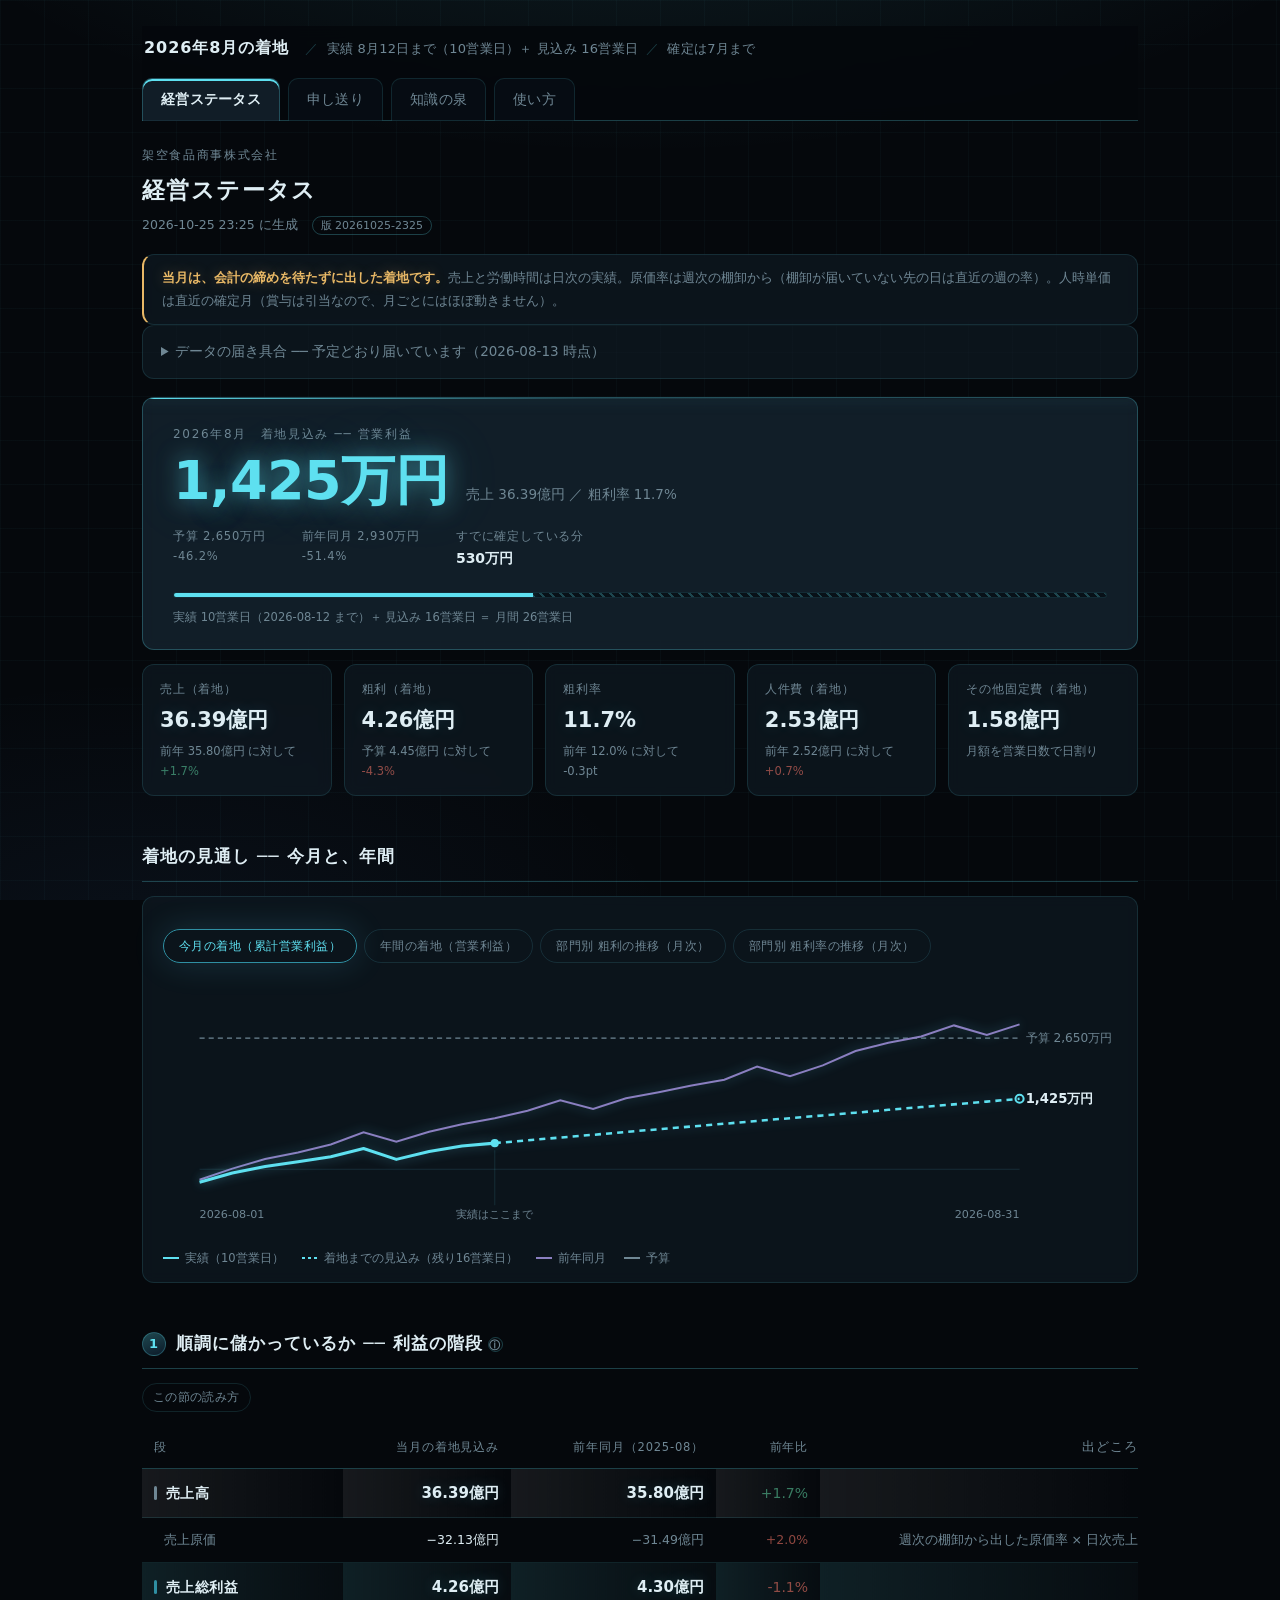
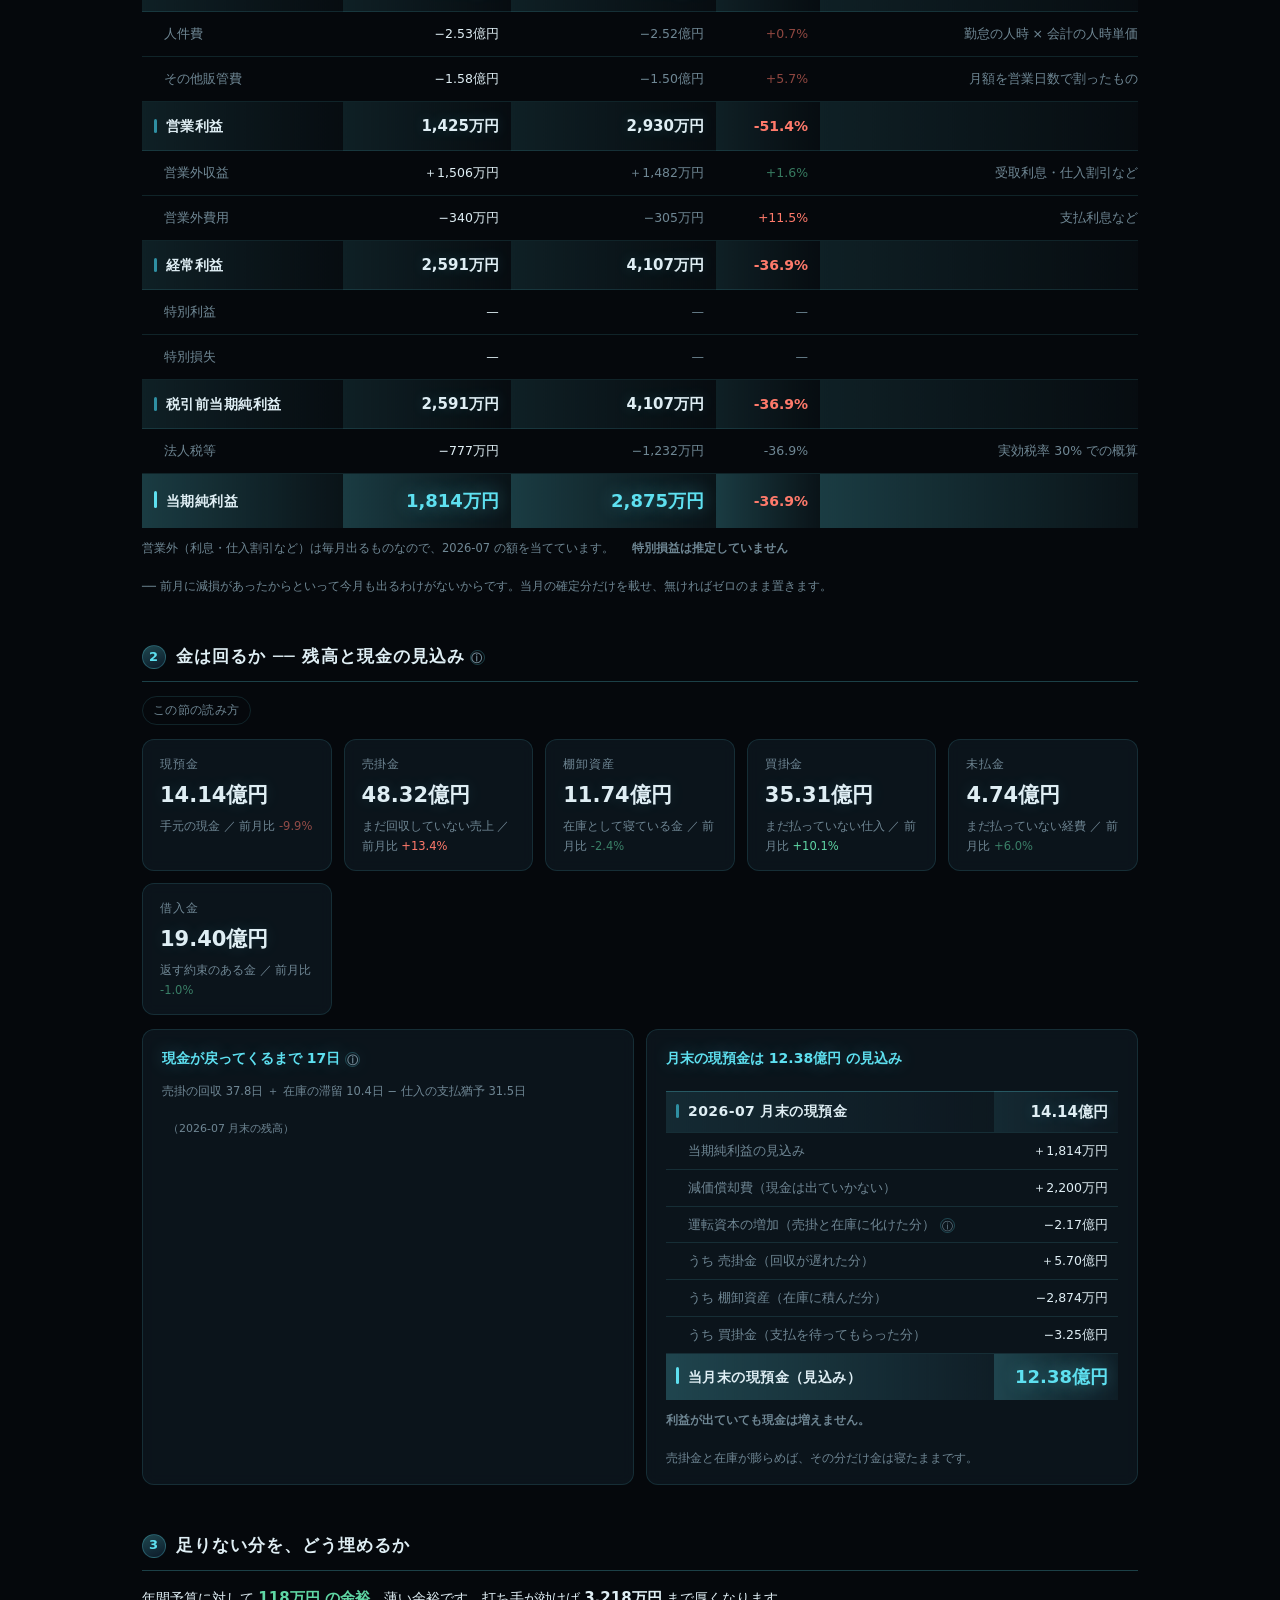
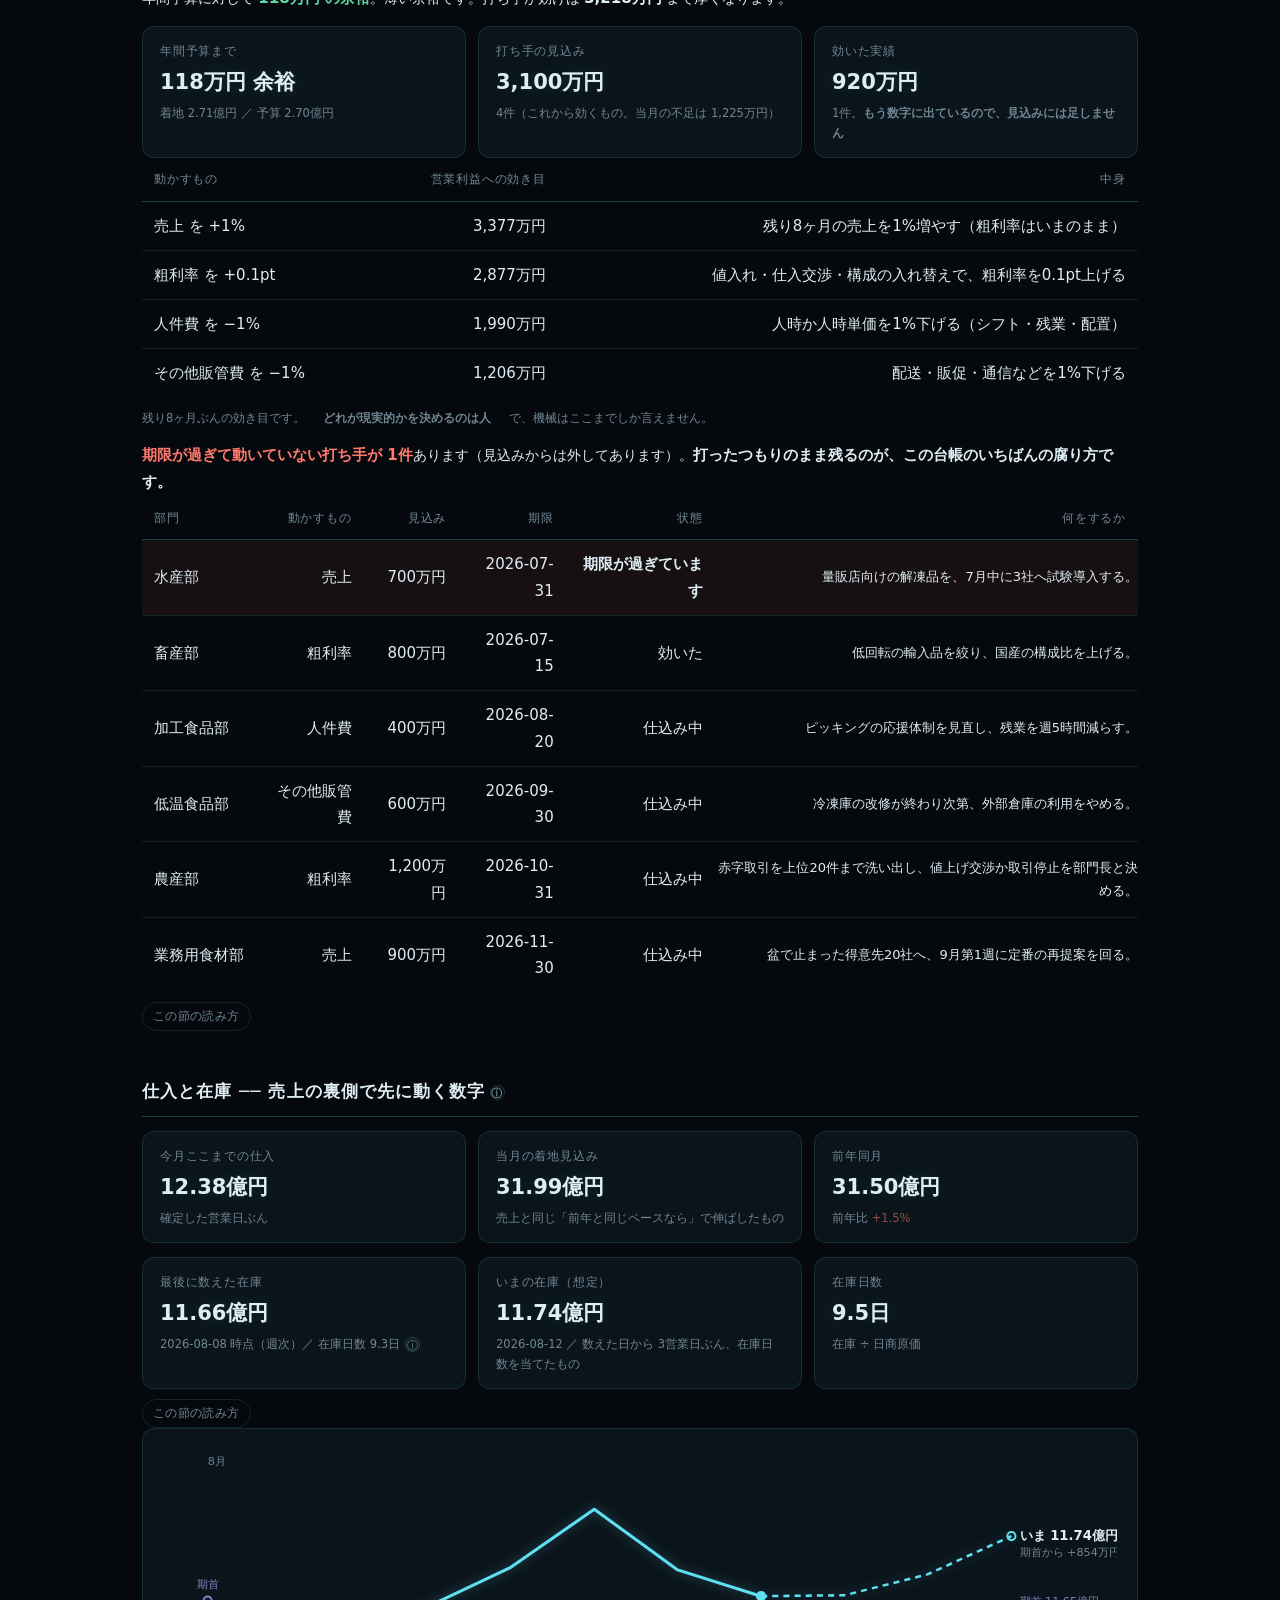
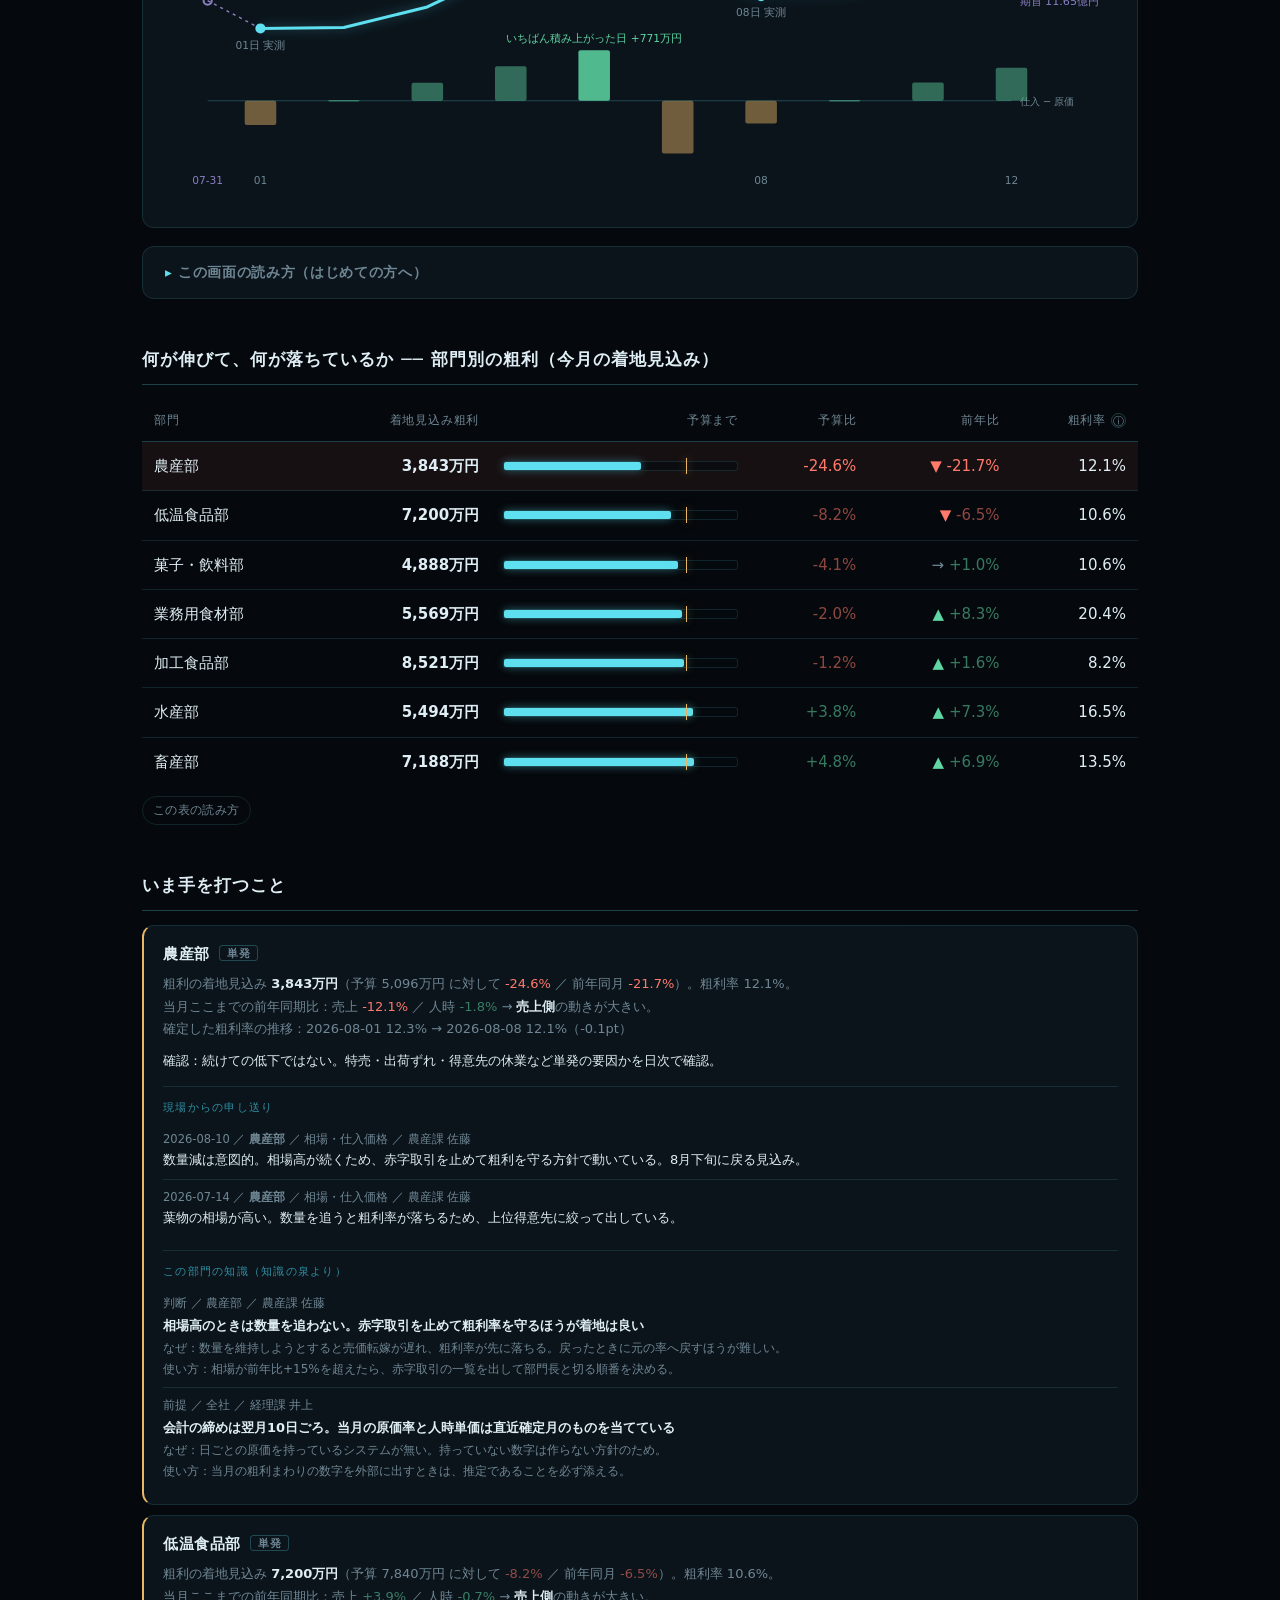
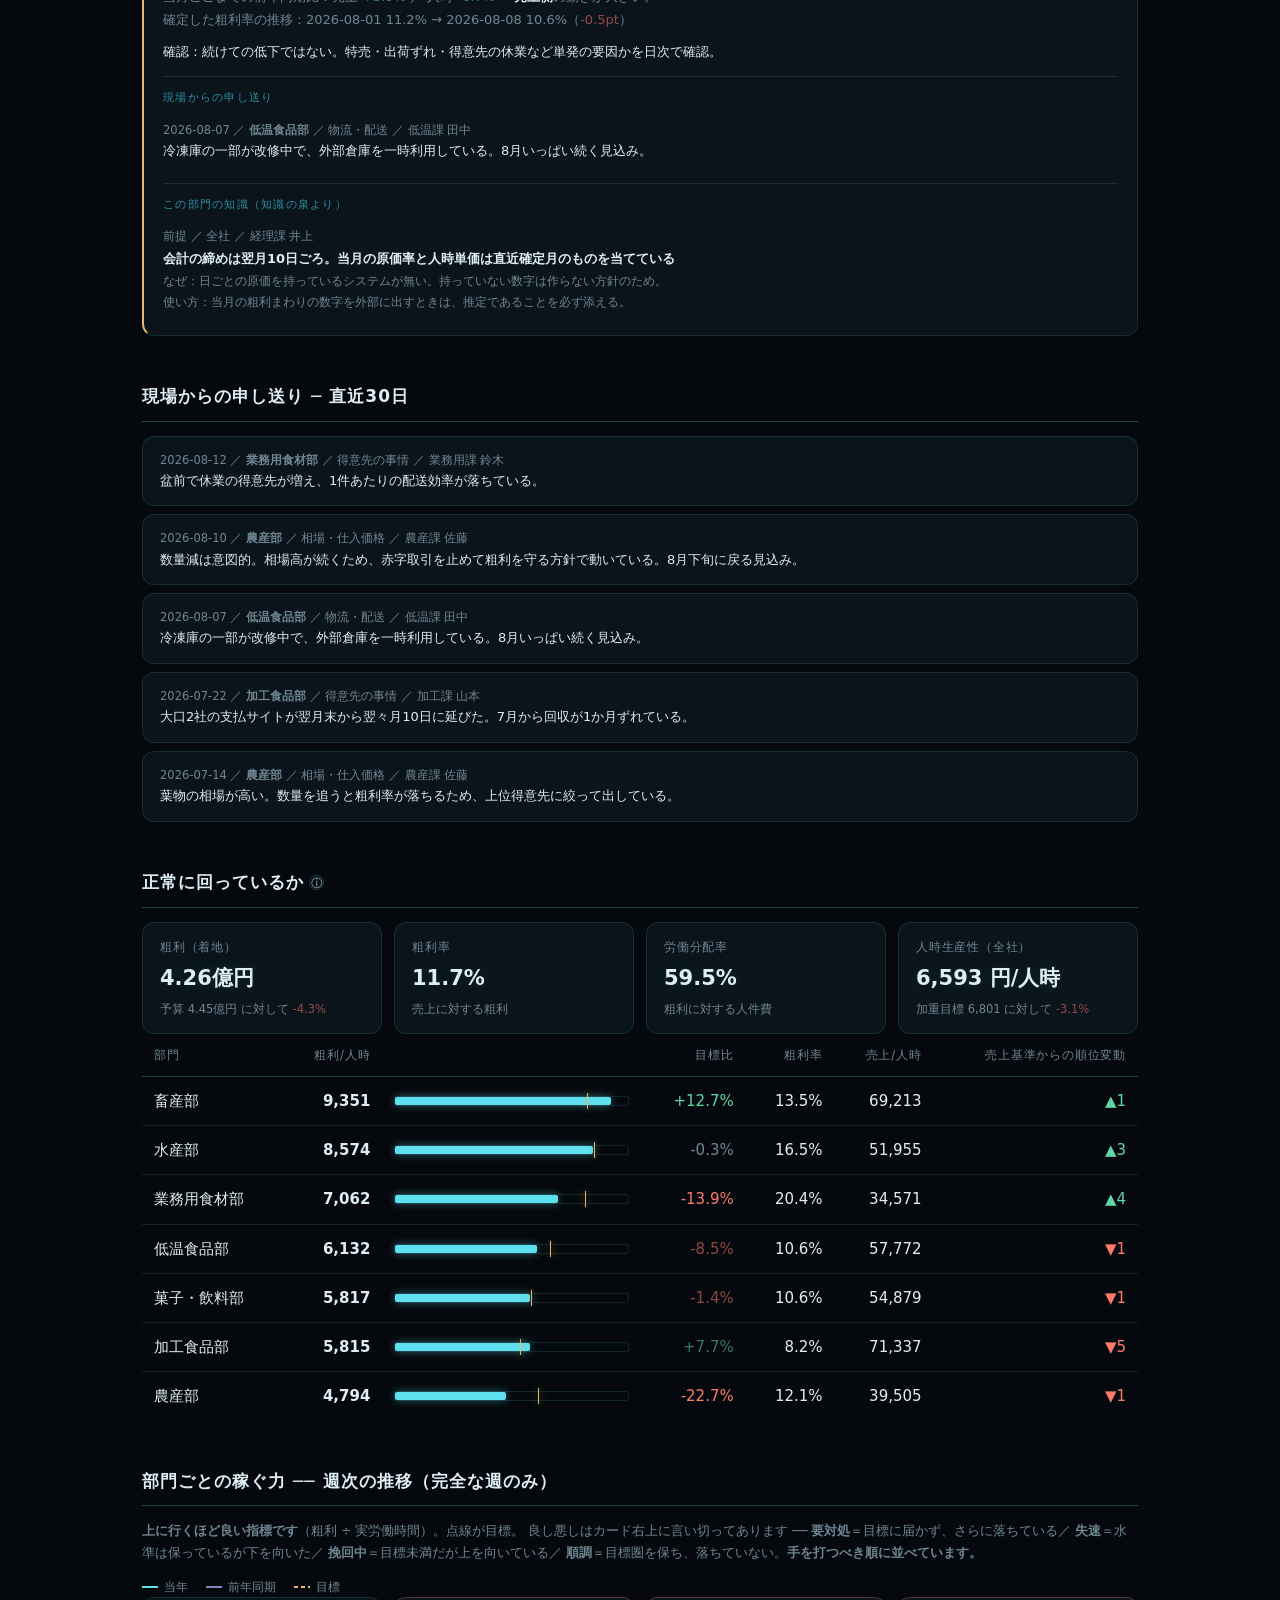
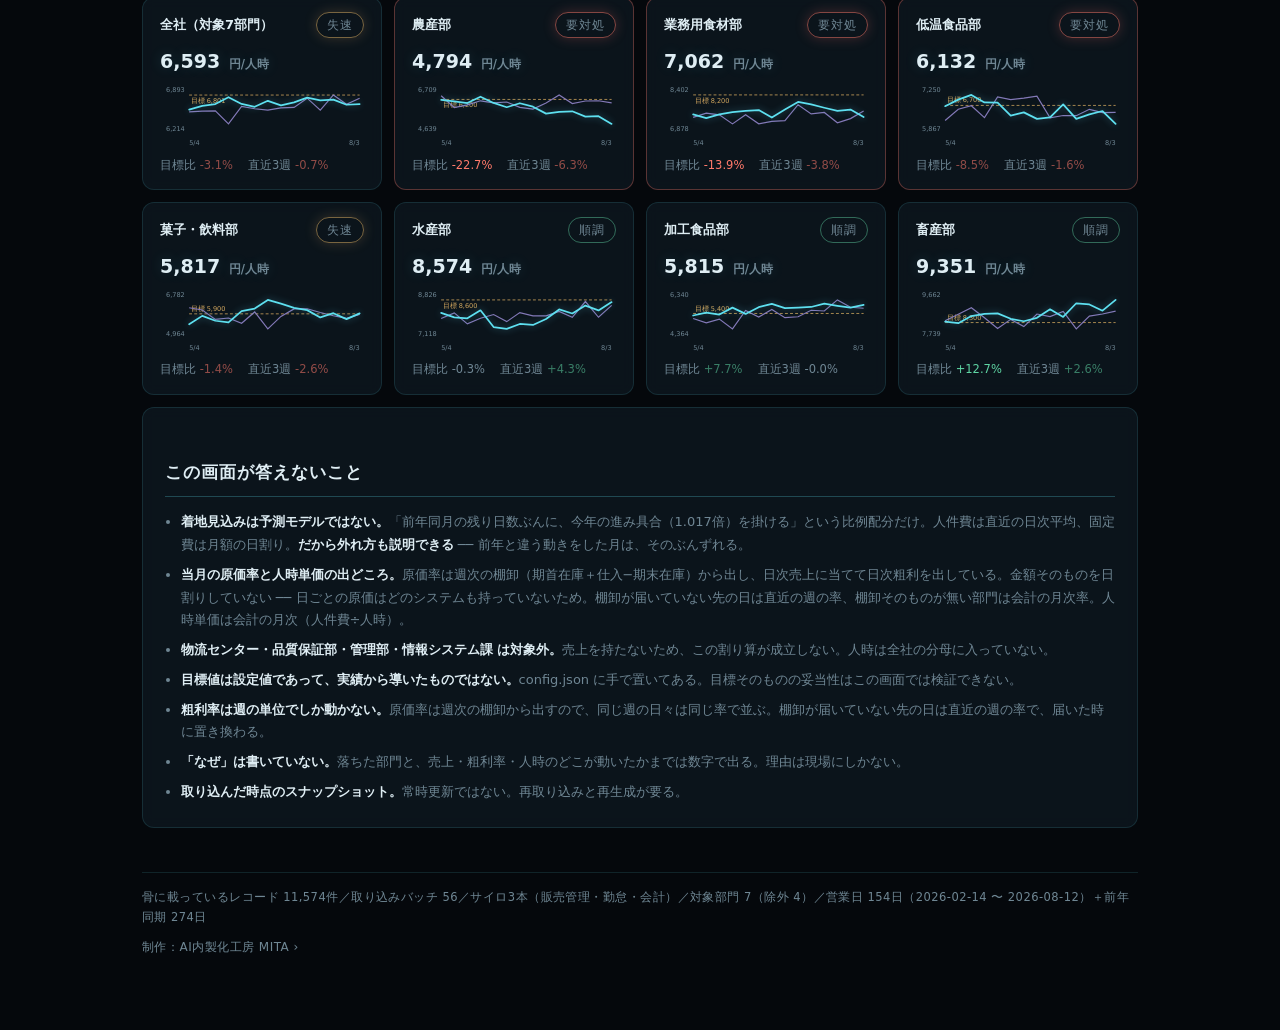
==== commit 625c6908: "画面の最後に、制作の名乗りを1行置く - 4画面（経営ステータス・申し送り・知識の泉・使い方）の末尾に「制作：AI内製化工房 MITA ›」 - 入力欄のある申し送りと知識の泉は別のタブで開く（書きか" ====
--- a/docs/index.html
+++ b/docs/index.html
@@ -234,6 +234,11 @@
   margin-top:44px;color:var(--muted);font-size:11.5px;letter-spacing:.04em;
   border-top:1px solid var(--line);padding-top:14px;
 }
+
+.credit{margin:36px 0 0;font-size:12px;letter-spacing:.04em}
+.credit a{color:var(--muted);text-decoration:none}
+.credit a:hover{color:var(--accent)}
+footer+.credit{margin-top:10px}
 
 
 /* 半透明の板。共通の見え方 */
@@ -445,8 +450,8 @@
 <header>
   <div class="eyebrow">架空食品商事株式会社</div>
   <h1>経営ステータス</h1>
-  <div class="sub">2026-09-08 02:04 に生成
-    <span class="stamp" title="この画面の版。URLの ?v= と一致していれば最新です">版 20260908-0204</span></div>
+  <div class="sub">2026-10-25 23:25 に生成
+    <span class="stamp" title="この画面の版。URLの ?v= と一致していれば最新です">版 20261025-2325</span></div>
 </header>
 
 <div class="notice"><b>当月は、会計の締めを待たずに出した着地です。</b>売上と労働時間は日次の実績。原価率は週次の棚卸から（棚卸が届いていない先の日は直近の週の率）。人時単価は直近の確定月（賞与は引当なので、月ごとにはほぼ動きません）。</div>
@@ -693,6 +698,7 @@
 </section>
 
 <footer>骨に載っているレコード 11,574件／取り込みバッチ 56／サイロ3本（販売管理・勤怠・会計）／対象部門 7（除外 4）／営業日 154日（2026-02-14 〜 2026-08-12）＋前年同期 274日</footer>
+<p class="credit"><a href="https://ai-naiseika.github.io/" rel="noopener noreferrer">制作：AI内製化工房 MITA ›</a></p>
 
 </div>
 </body>
